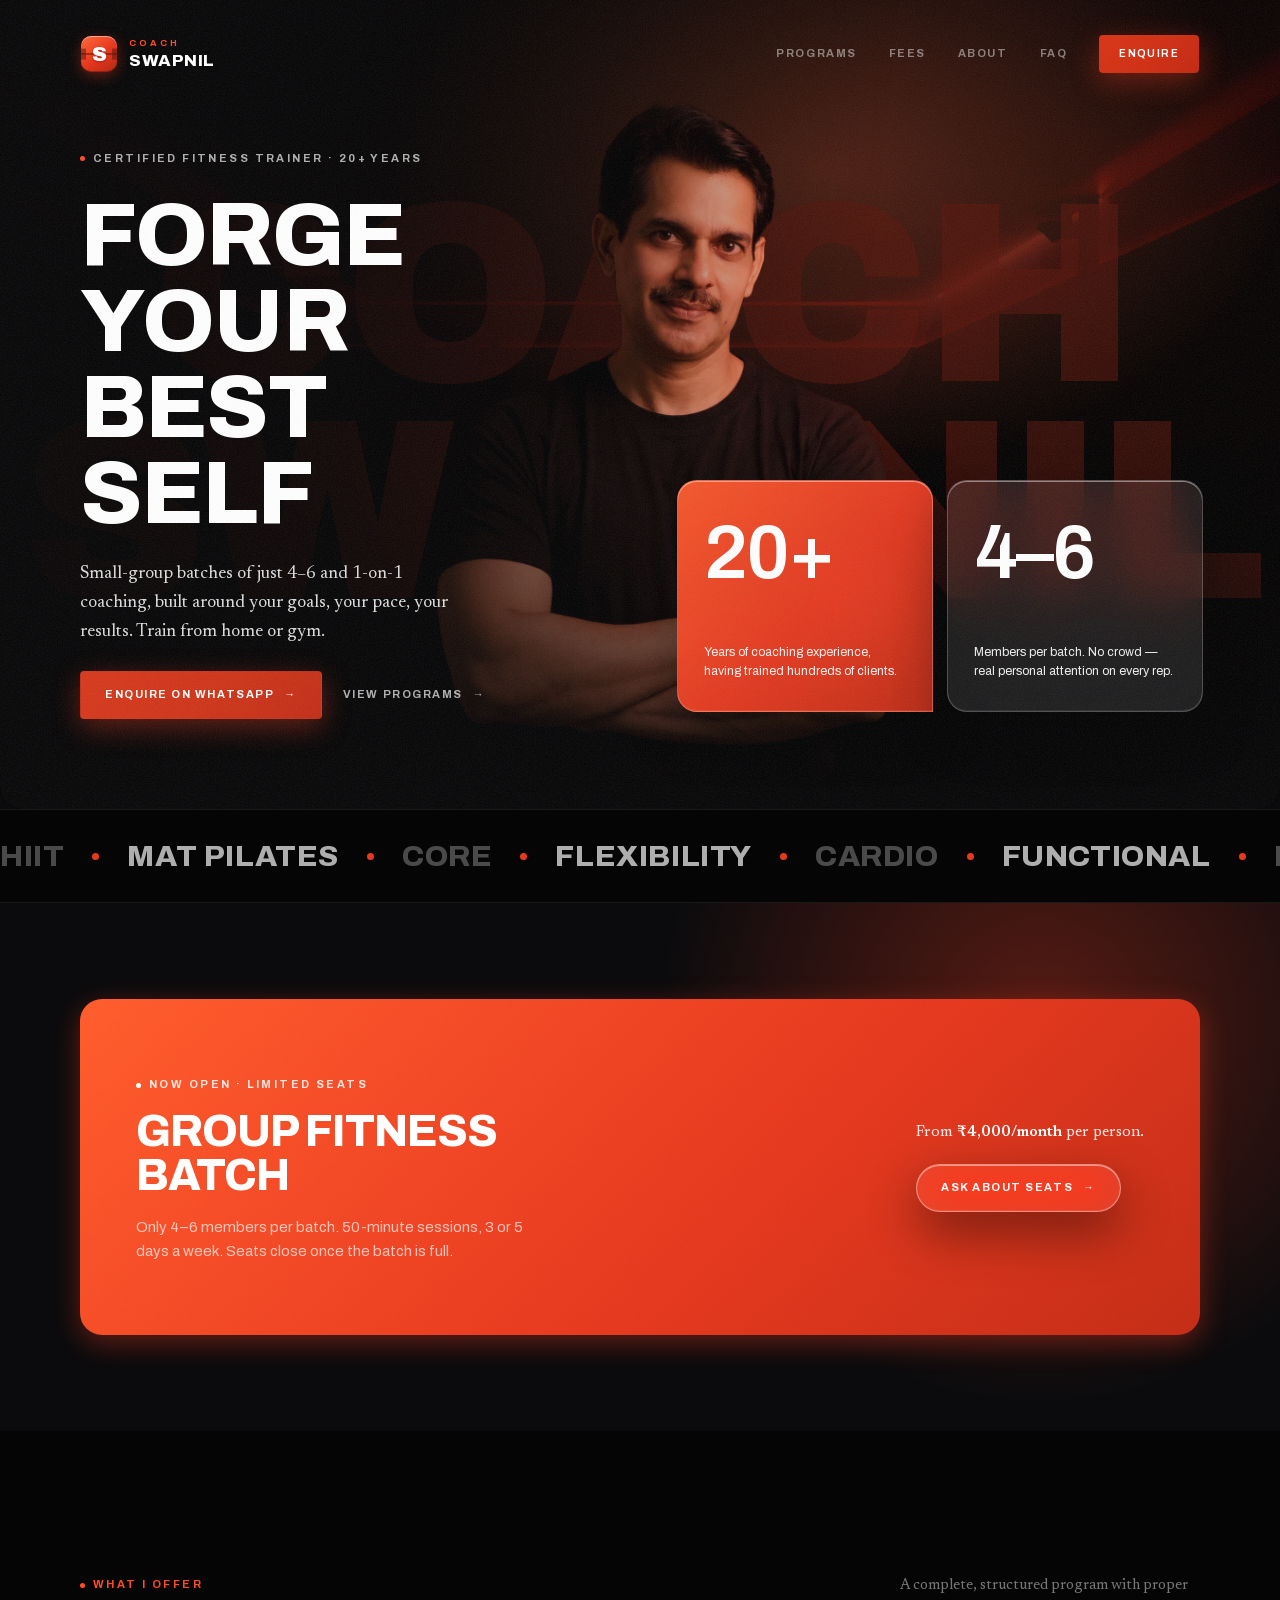
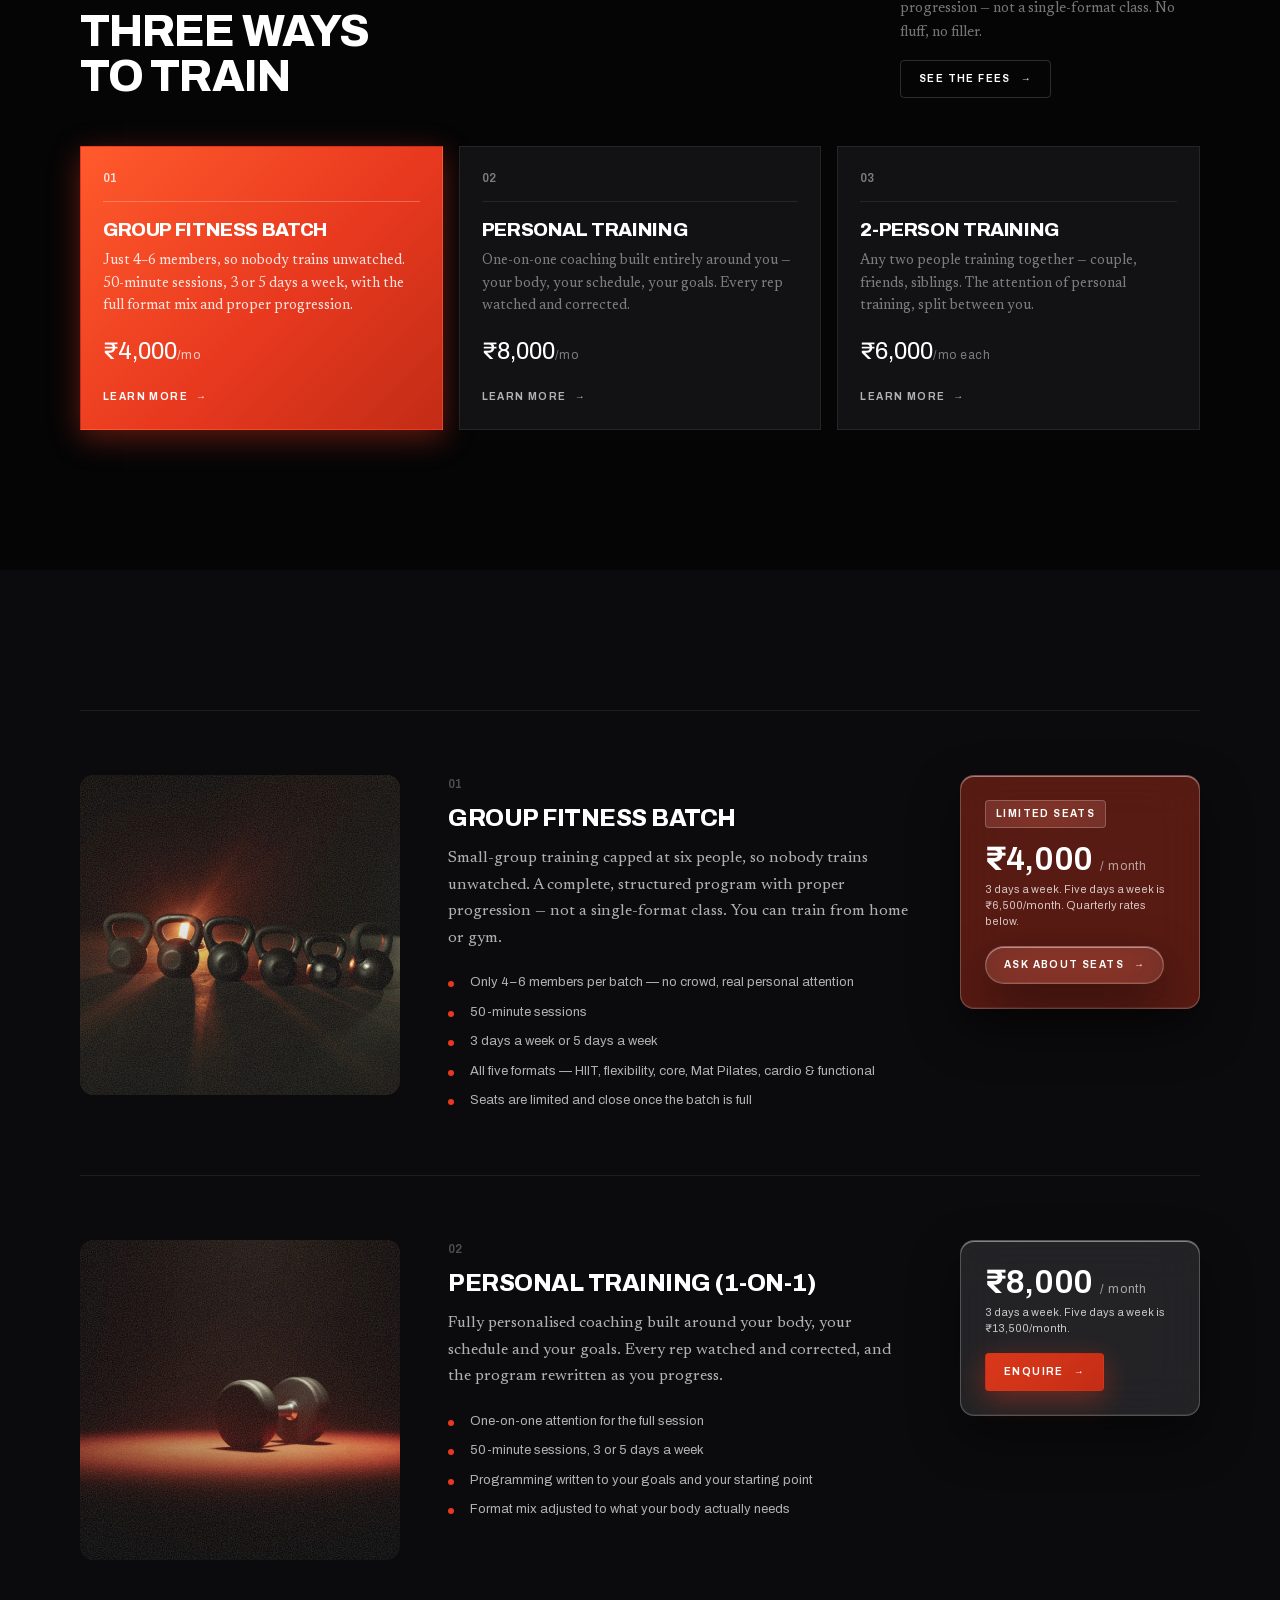
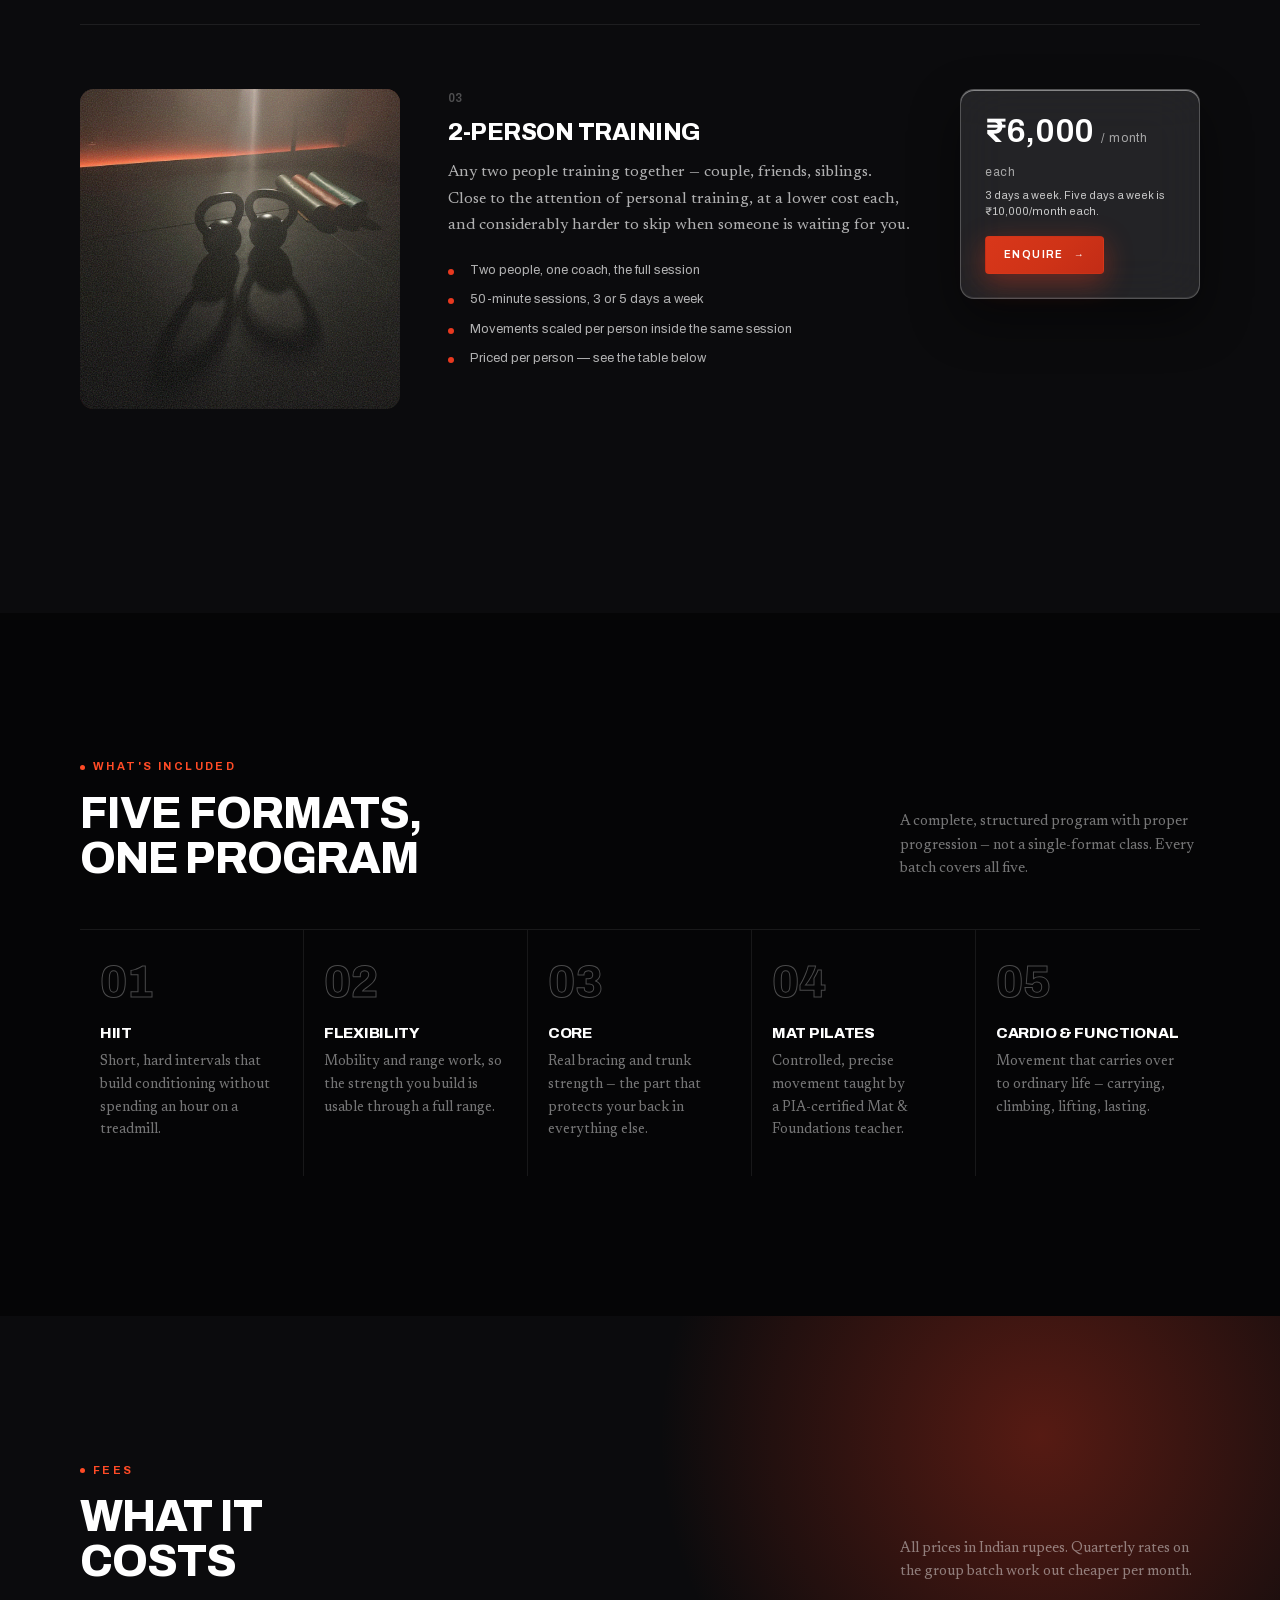
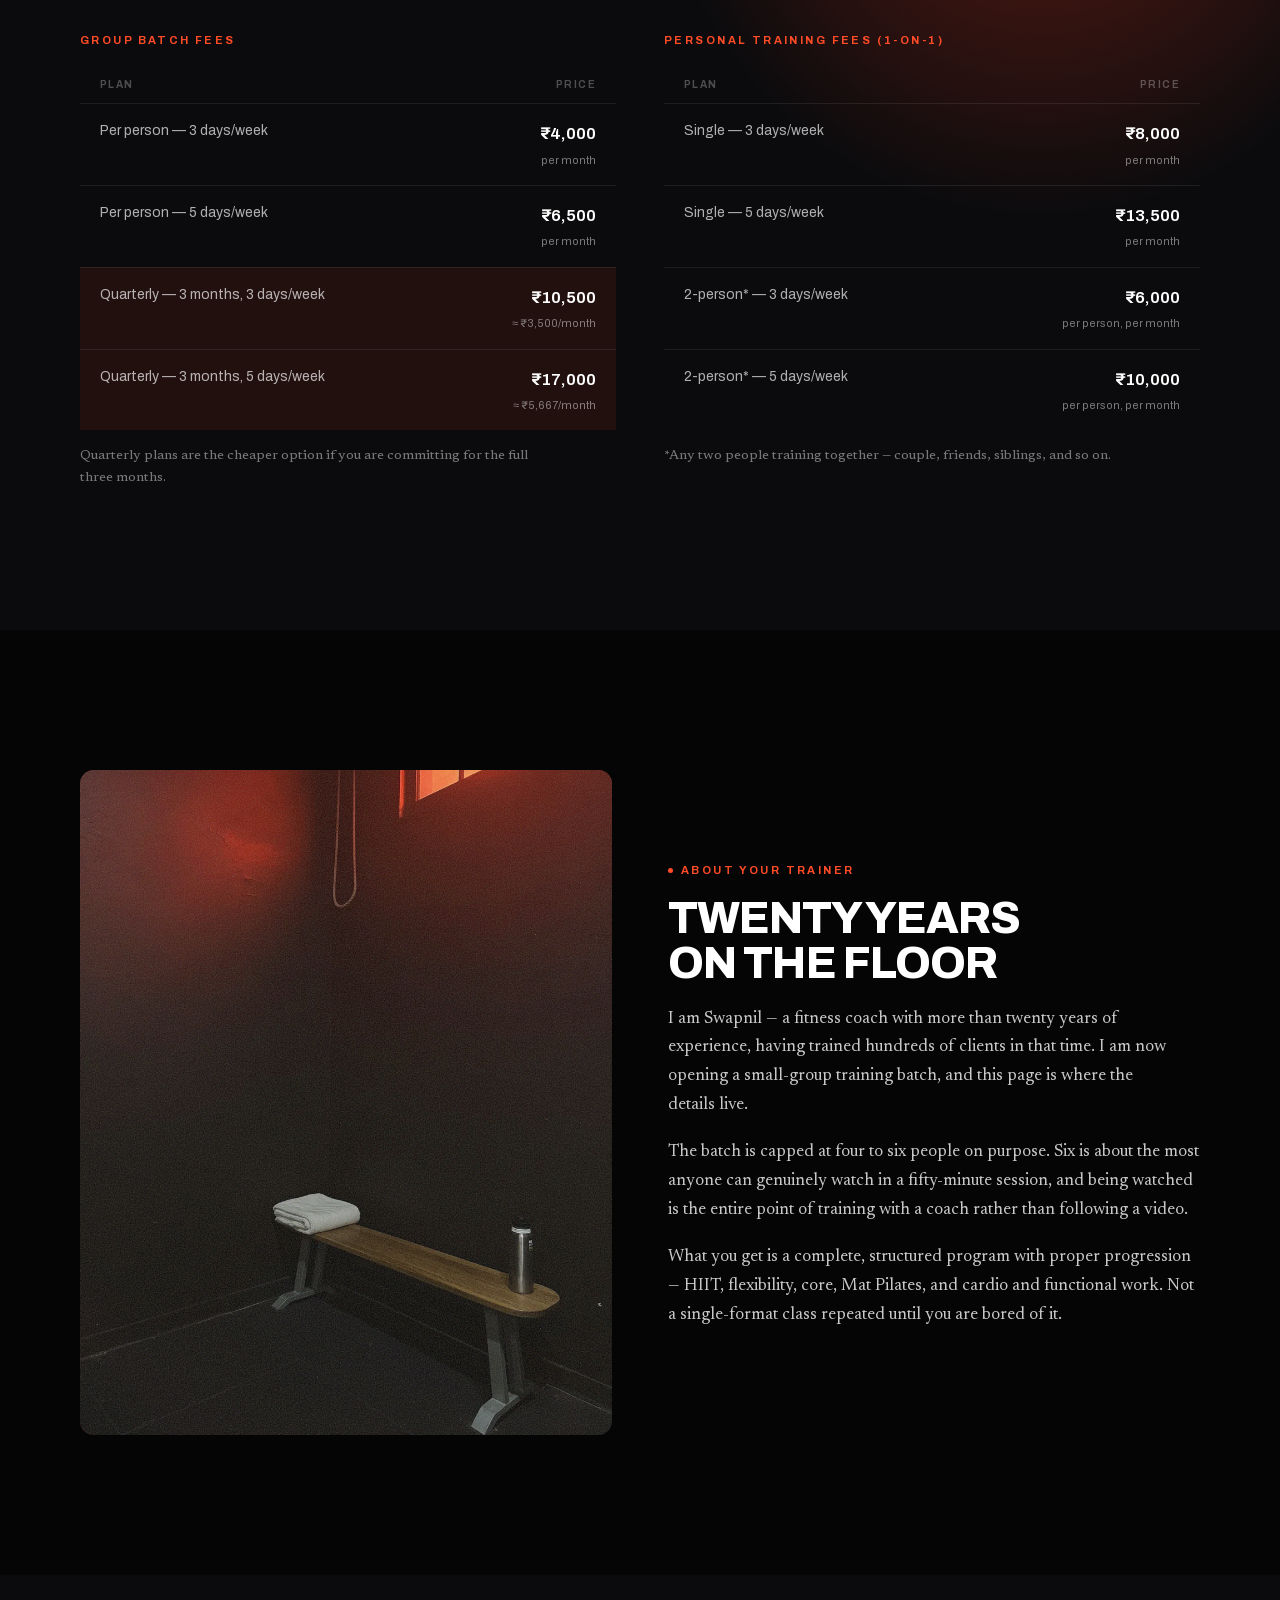
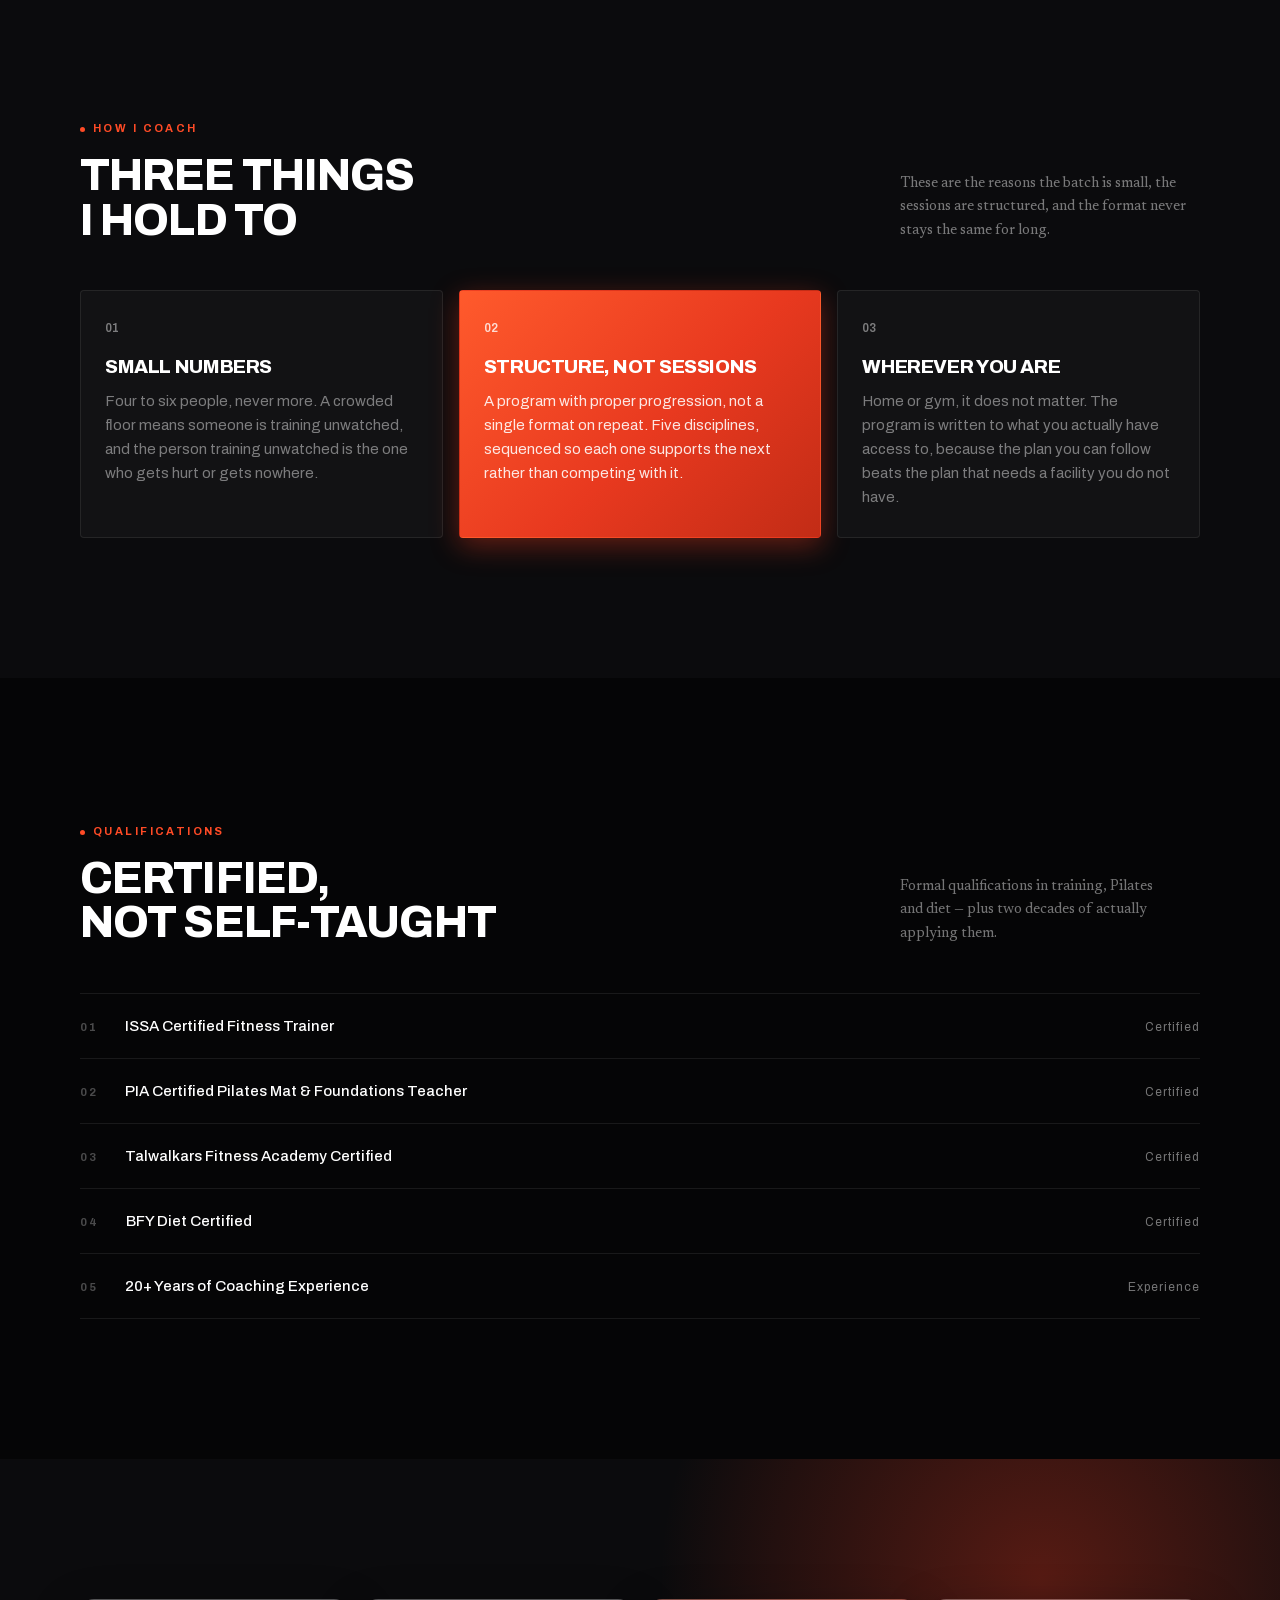
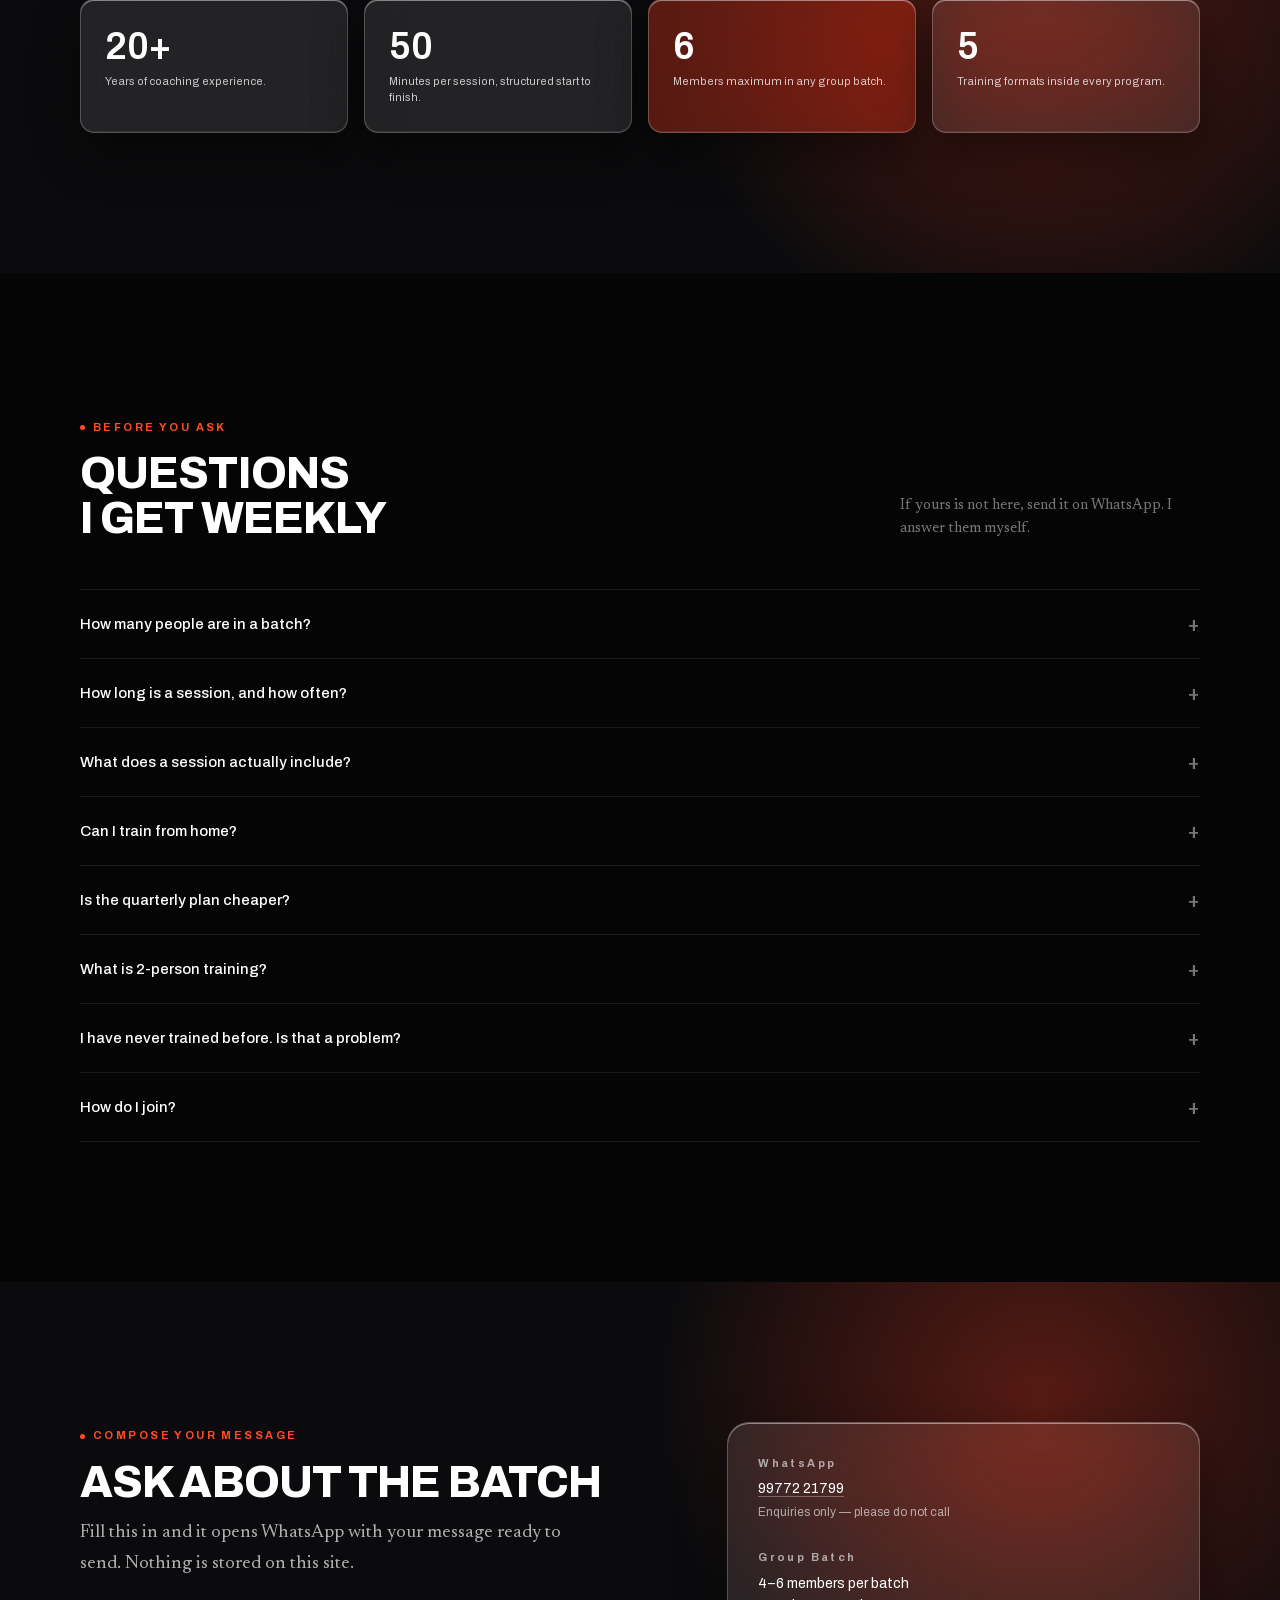
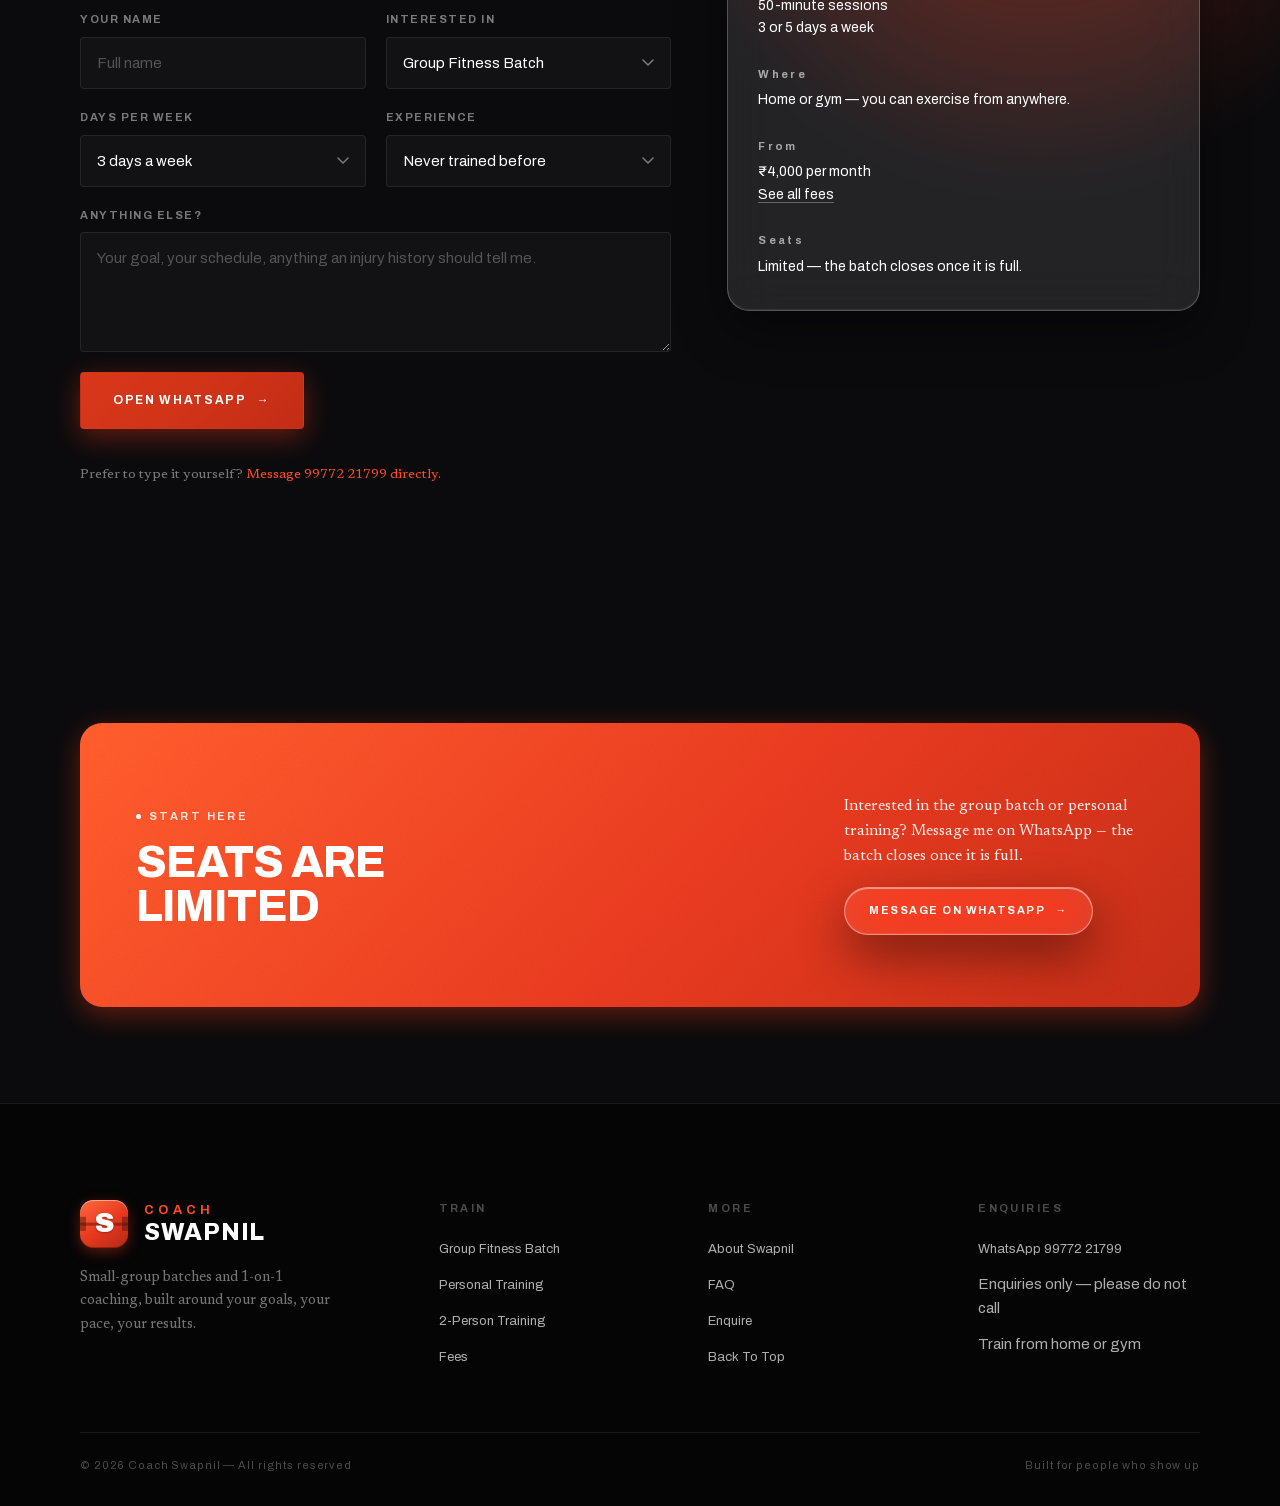
==== index.html @ 1fe3cd73 "Deploy prep: self-hosted fonts, robots, sitemap, headers, manifest Fonts are now served from the sam" ====
<!doctype html>
<html lang="en">
<head>
<meta charset="utf-8">
<meta name="viewport" content="width=device-width, initial-scale=1">
<title>Coach Swapnil — Certified Fitness Trainer</title>
<meta name="description" content="Small-group fitness batches of 4–6 and 1-on-1 personal training with Coach Swapnil — 20+ years of coaching experience. HIIT, Mat Pilates, core, flexibility and functional training. From ₹4,000/month. Train from home or gym.">
<meta name="theme-color" content="#0B0B0D">
<meta property="og:title" content="Coach Swapnil — Forge Your Best Self">
<meta property="og:description" content="Small-group batches of 4–6 and 1-on-1 personal training. 20+ years of coaching experience. From ₹4,000/month.">
<meta property="og:type" content="website">
<link rel="icon" href="assets/favicon-32.png" sizes="32x32" type="image/png">
<link rel="apple-touch-icon" href="assets/apple-touch-icon.png">
<link rel="manifest" href="site.webmanifest">
<!-- Fonts are self-hosted. They sit three @imports deep, so the browser would
     otherwise not discover them until the CSS chain resolves — preload the two
     latin faces every view needs. latin-ext loads on demand via unicode-range. -->
<link rel="preload" href="fonts/archivo-latin-normal.woff2" as="font" type="font/woff2" crossorigin>
<link rel="preload" href="fonts/newsreader-latin-normal.woff2" as="font" type="font/woff2" crossorigin>
<link rel="stylesheet" href="css/styles.css?v=19">
<link rel="stylesheet" href="css/components.css?v=19">
<link rel="stylesheet" href="css/layout.css?v=19">
<!-- Reveal tier, set before first paint so nothing flashes in then hides.
     .js-reveal   — scripting is on, so [data-reveal] may start hidden.
     .css-scroll  — scroll-driven animation is available; site.js then skips
                    its IntersectionObserver and CSS scrubs the reveal instead.
     With scripting off neither class lands and the page is simply visible. -->
<script>(function(e){var c=['js-reveal'];try{if(window.CSS&&CSS.supports&&CSS.supports('animation-timeline','view()'))c.push('css-scroll')}catch(_){}e.classList.add.apply(e.classList,c)})(document.documentElement)</script>
</head>
<body>
<a class="skip-link" href="#main">Skip to content</a>

<!-- ============================ NAVIGATION ============================ -->
<nav class="site-nav" aria-label="Primary">
  <div class="site-nav__inner">
    <a class="wordmark" href="#top" aria-label="Coach Swapnil — back to top"><span class="wordmark__mark" aria-hidden="true"><span>S</span></span><span class="wordmark__type"><span class="wordmark__pre">Coach</span><span class="wordmark__name">Swapnil</span></span></a>
    <div class="nav__group" id="navGroup">
      <div class="nav__links">
        <a href="#programs">Programs</a>
        <a href="#fees">Fees</a>
        <a href="#about">About</a>
        <a href="#faq">FAQ</a>
      </div>
      <a class="nav__cta" href="#enquire">Enquire</a>
    </div>
    <button class="nav__toggle" type="button" aria-expanded="false" aria-controls="navGroup" aria-label="Toggle menu">
      <span></span><span></span><span></span>
    </button>
  </div>
</nav>

<main id="main">

  <!-- ============================== HERO ============================== -->
  <section class="hero" id="top">
    <div class="hero__watermark" aria-hidden="true">Coach<br>Swapnil</div>

    <picture class="hero__photo">
      <source srcset="assets/swapnil-hero.webp" type="image/webp">
      <img src="assets/swapnil-hero.png"
           alt="Coach Swapnil, certified fitness trainer, arms folded"
           width="1001" height="1500" fetchpriority="high" decoding="async">
    </picture>
    <div class="hero__scrim" aria-hidden="true"></div>

    <div class="hero__inner">
      <div class="hero__copy">
        <span class="eyebrow eyebrow--muted">Certified Fitness Trainer · 20+ Years</span>
        <h1>Forge Your<br>Best Self</h1>
        <p>Small-group batches of just 4–6 and 1-on-1 coaching, built around your goals, your pace, your results. Train from home or gym.</p>
        <div class="hero__actions">
          <a class="btn btn--primary" href="https://wa.me/919977221799?text=Hi%20Swapnil%2C%20I%27m%20interested%20in%20your%20training%20programs." target="_blank" rel="noopener">Enquire on WhatsApp <span class="arrow" aria-hidden="true">&#8594;</span></a>
          <a class="btn btn--ghost" href="#programs">View Programs <span class="arrow" aria-hidden="true">&#8594;</span></a>
        </div>
      </div>
    </div>

    <div class="hero__stats">
      <div class="glass glass--ember">
        <div class="stat__value"><span data-count="20">20</span>+</div>
        <div class="stat__label">Years of coaching experience, having trained hundreds of clients.</div>
      </div>
      <div class="glass">
        <div class="stat__value"><span data-count="4">4</span>&ndash;<span data-count="6">6</span></div>
        <div class="stat__label">Members per batch. No crowd — real personal attention on every rep.</div>
      </div>
    </div>
  </section>

  <!-- ============================ MARQUEE ============================= -->
  <div class="marquee" aria-hidden="true">
    <div class="marquee__track">
      <span class="marquee__item">HIIT <i></i></span>
      <span class="marquee__item">Mat Pilates <i></i></span>
      <span class="marquee__item">Core <i></i></span>
      <span class="marquee__item">Flexibility <i></i></span>
      <span class="marquee__item">Cardio <i></i></span>
      <span class="marquee__item">Functional <i></i></span>
      <span class="marquee__item">HIIT <i></i></span>
      <span class="marquee__item">Mat Pilates <i></i></span>
      <span class="marquee__item">Core <i></i></span>
      <span class="marquee__item">Flexibility <i></i></span>
      <span class="marquee__item">Cardio <i></i></span>
      <span class="marquee__item">Functional <i></i></span>
    </div>
  </div>

  <!-- ========================= BATCH ANNOUNCE ========================= -->
  <section class="section section--tight section--glow" aria-labelledby="batchHead">
    <div class="shell">
      <div class="cta-band" data-reveal>
        <div>
          <span class="eyebrow">Now Open · Limited Seats</span>
          <h2 id="batchHead">Group Fitness
Batch</h2>
          <p style="margin:18px 0 0;max-width:44ch">Only 4–6 members per batch. 50-minute sessions, 3 or 5 days a week. Seats close once the batch is full.</p>
        </div>
        <div class="cta-band__aside">
          <p>From <strong style="color:#fff">&#8377;4,000/month</strong> per person.</p>
          <a class="btn btn--glass" href="https://wa.me/919977221799?text=Hi%20Swapnil%2C%20I%27m%20interested%20in%20the%20group%20fitness%20batch.%20Could%20you%20share%20the%20details%3F" target="_blank" rel="noopener">Ask About Seats <span class="arrow" aria-hidden="true">&#8594;</span></a>
        </div>
      </div>
    </div>
  </section>

  <!-- =========================== PROGRAMS ============================= -->
  <section class="section section--band" id="programs" aria-labelledby="programsHead">
    <div class="shell">
      <div class="section-head" data-reveal>
        <div>
          <span class="eyebrow">What I Offer</span>
          <h2 id="programsHead">Three Ways
To Train</h2>
        </div>
        <div class="section-head__aside">
          <p>A complete, structured program with proper progression — not a single-format class. No fluff, no filler.</p>
          <a class="btn btn--secondary btn--sm" href="#fees">See The Fees <span class="arrow" aria-hidden="true">&#8594;</span></a>
        </div>
      </div>

      <div class="grid-3" data-reveal-stagger>
        <article class="program-card program-card--highlight" data-reveal>
          <div class="program-card__index">01</div>
          <h3>Group Fitness Batch</h3>
          <p>Just 4–6 members, so nobody trains unwatched. 50-minute sessions, 3 or 5 days a week, with the full format mix and proper progression.</p>
          <p class="program-card__price">&#8377;4,000<span>/mo</span></p>
          <a class="link-arrow" href="#group-batch">Learn More <span class="arrow" aria-hidden="true">&#8594;</span></a>
        </article>
        <article class="program-card" data-reveal>
          <div class="program-card__index">02</div>
          <h3>Personal Training</h3>
          <p>One-on-one coaching built entirely around you — your body, your schedule, your goals. Every rep watched and corrected.</p>
          <p class="program-card__price">&#8377;8,000<span>/mo</span></p>
          <a class="link-arrow" href="#personal">Learn More <span class="arrow" aria-hidden="true">&#8594;</span></a>
        </article>
        <article class="program-card" data-reveal>
          <div class="program-card__index">03</div>
          <h3>2-Person Training</h3>
          <p>Any two people training together — couple, friends, siblings. The attention of personal training, split between you.</p>
          <p class="program-card__price">&#8377;6,000<span>/mo each</span></p>
          <a class="link-arrow" href="#duo">Learn More <span class="arrow" aria-hidden="true">&#8594;</span></a>
        </article>
      </div>
    </div>
  </section>

  <!-- ======================== PROGRAM DETAIL ========================== -->
  <section class="section" aria-label="Program detail">
    <div class="shell">

      <article class="program-row" id="group-batch" data-reveal>
        <div class="program-row__media plate"><img src="assets/program-group.webp" alt="" loading="lazy" width="900" height="900"></div>
        <div>
          <div class="program-row__index">01</div>
          <h2>Group Fitness Batch</h2>
          <p>Small-group training capped at six people, so nobody trains unwatched. A complete, structured program with proper progression — not a single-format class. You can train from home or gym.</p>
          <ul class="includes">
            <li>Only 4–6 members per batch — no crowd, real personal attention</li>
            <li>50-minute sessions</li>
            <li>3 days a week or 5 days a week</li>
            <li>All five formats — HIIT, flexibility, core, Mat Pilates, cardio &amp; functional</li>
            <li>Seats are limited and close once the batch is full</li>
          </ul>
        </div>
        <aside class="glass glass--ember program-row__aside">
          <div>
            <span class="badge badge--glass">Limited Seats</span>
            <div class="price" style="margin-top:14px">&#8377;4,000 <small>/ month</small></div>
            <div class="stat__label" style="max-width:none">3 days a week. Five days a week is &#8377;6,500/month. Quarterly rates below.</div>
          </div>
          <a class="btn btn--glass btn--sm" href="https://wa.me/919977221799?text=Hi%20Swapnil%2C%20I%27m%20interested%20in%20the%20group%20fitness%20batch.%20Could%20you%20share%20the%20details%3F" target="_blank" rel="noopener">Ask About Seats <span class="arrow" aria-hidden="true">&#8594;</span></a>
        </aside>
      </article>

      <article class="program-row" id="personal" data-reveal>
        <div class="program-row__media plate"><img src="assets/program-personal.webp" alt="" loading="lazy" width="900" height="900"></div>
        <div>
          <div class="program-row__index">02</div>
          <h2>Personal Training (1-on-1)</h2>
          <p>Fully personalised coaching built around your body, your schedule and your goals. Every rep watched and corrected, and the program rewritten as you progress.</p>
          <ul class="includes">
            <li>One-on-one attention for the full session</li>
            <li>50-minute sessions, 3 or 5 days a week</li>
            <li>Programming written to your goals and your starting point</li>
            <li>Format mix adjusted to what your body actually needs</li>
          </ul>
        </div>
        <aside class="glass program-row__aside">
          <div>
            <div class="price">&#8377;8,000 <small>/ month</small></div>
            <div class="stat__label" style="max-width:none">3 days a week. Five days a week is &#8377;13,500/month.</div>
          </div>
          <a class="btn btn--primary btn--sm" href="https://wa.me/919977221799?text=Hi%20Swapnil%2C%20I%27m%20interested%20in%201-on-1%20personal%20training." target="_blank" rel="noopener">Enquire <span class="arrow" aria-hidden="true">&#8594;</span></a>
        </aside>
      </article>

      <article class="program-row" id="duo" data-reveal>
        <div class="program-row__media plate"><img src="assets/program-duo.webp" alt="" loading="lazy" width="900" height="900"></div>
        <div>
          <div class="program-row__index">03</div>
          <h2>2-Person Training</h2>
          <p>Any two people training together — couple, friends, siblings. Close to the attention of personal training, at a lower cost each, and considerably harder to skip when someone is waiting for you.</p>
          <ul class="includes">
            <li>Two people, one coach, the full session</li>
            <li>50-minute sessions, 3 or 5 days a week</li>
            <li>Movements scaled per person inside the same session</li>
            <li>Priced per person — see the table below</li>
          </ul>
        </div>
        <aside class="glass program-row__aside">
          <div>
            <div class="price">&#8377;6,000 <small>/ month each</small></div>
            <div class="stat__label" style="max-width:none">3 days a week. Five days a week is &#8377;10,000/month each.</div>
          </div>
          <a class="btn btn--primary btn--sm" href="https://wa.me/919977221799?text=Hi%20Swapnil%2C%20I%27m%20interested%20in%202-person%20training." target="_blank" rel="noopener">Enquire <span class="arrow" aria-hidden="true">&#8594;</span></a>
        </aside>
      </article>

    </div>
  </section>

  <!-- ========================= WHAT'S INCLUDED ======================== -->
  <section class="section section--band" aria-labelledby="includedHead">
    <div class="shell">
      <div class="section-head" data-reveal>
        <div>
          <span class="eyebrow">What's Included</span>
          <h2 id="includedHead">Five Formats,
One Program</h2>
        </div>
        <div class="section-head__aside">
          <p>A complete, structured program with proper progression — not a single-format class. Every batch covers all five.</p>
        </div>
      </div>

      <div class="steps steps--5" data-reveal-stagger>
        <div class="step" data-reveal>
          <div class="step__index">01</div>
          <h3>HIIT</h3>
          <p>Short, hard intervals that build conditioning without spending an hour on a treadmill.</p>
        </div>
        <div class="step" data-reveal>
          <div class="step__index">02</div>
          <h3>Flexibility</h3>
          <p>Mobility and range work, so the strength you build is usable through a full range.</p>
        </div>
        <div class="step" data-reveal>
          <div class="step__index">03</div>
          <h3>Core</h3>
          <p>Real bracing and trunk strength — the part that protects your back in everything else.</p>
        </div>
        <div class="step" data-reveal>
          <div class="step__index">04</div>
          <h3>Mat Pilates</h3>
          <p>Controlled, precise movement taught by a PIA-certified Mat &amp; Foundations teacher.</p>
        </div>
        <div class="step" data-reveal>
          <div class="step__index">05</div>
          <h3>Cardio &amp; Functional</h3>
          <p>Movement that carries over to ordinary life — carrying, climbing, lifting, lasting.</p>
        </div>
      </div>
    </div>
  </section>

  <!-- ============================== FEES ============================== -->
  <section class="section section--glow" id="fees" aria-labelledby="feesHead">
    <div class="shell">
      <div class="section-head" data-reveal>
        <div>
          <span class="eyebrow">Fees</span>
          <h2 id="feesHead">What It
Costs</h2>
        </div>
        <div class="section-head__aside">
          <p>All prices in Indian rupees. Quarterly rates on the group batch work out cheaper per month.</p>
        </div>
      </div>

      <div class="grid-2" style="gap:48px" data-reveal-stagger>

        <div data-reveal>
          <table class="fees">
            <caption>Group Batch Fees</caption>
            <thead>
              <tr><th scope="col">Plan</th><th scope="col" style="text-align:right">Price</th></tr>
            </thead>
            <tbody>
              <tr>
                <th scope="row">Per person — 3 days/week</th>
                <td>&#8377;4,000<small>per month</small></td>
              </tr>
              <tr>
                <th scope="row">Per person — 5 days/week</th>
                <td>&#8377;6,500<small>per month</small></td>
              </tr>
              <tr class="is-featured">
                <th scope="row">Quarterly — 3 months, 3 days/week</th>
                <td>&#8377;10,500<small>&#8776; &#8377;3,500/month</small></td>
              </tr>
              <tr class="is-featured">
                <th scope="row">Quarterly — 3 months, 5 days/week</th>
                <td>&#8377;17,000<small>&#8776; &#8377;5,667/month</small></td>
              </tr>
            </tbody>
          </table>
          <p class="fees__note">Quarterly plans are the cheaper option if you are committing for the full three months.</p>
        </div>

        <div data-reveal>
          <table class="fees">
            <caption>Personal Training Fees (1-on-1)</caption>
            <thead>
              <tr><th scope="col">Plan</th><th scope="col" style="text-align:right">Price</th></tr>
            </thead>
            <tbody>
              <tr>
                <th scope="row">Single — 3 days/week</th>
                <td>&#8377;8,000<small>per month</small></td>
              </tr>
              <tr>
                <th scope="row">Single — 5 days/week</th>
                <td>&#8377;13,500<small>per month</small></td>
              </tr>
              <tr>
                <th scope="row">2-person<span aria-hidden="true">*</span> — 3 days/week</th>
                <td>&#8377;6,000<small>per person, per month</small></td>
              </tr>
              <tr>
                <th scope="row">2-person<span aria-hidden="true">*</span> — 5 days/week</th>
                <td>&#8377;10,000<small>per person, per month</small></td>
              </tr>
            </tbody>
          </table>
          <p class="fees__note">*Any two people training together — couple, friends, siblings, and so on.</p>
        </div>

      </div>
    </div>
  </section>

  <!-- ============================== ABOUT ============================= -->
  <section class="section section--band" id="about" aria-labelledby="bioHead">
    <div class="shell">
      <div class="split" data-reveal>
        <!-- Studio atmosphere. A portrait of Swapnil would be stronger here
             once one exists — same element, swap the --photo url. -->
        <div class="split__media plate"><img src="assets/studio-corner.webp" alt="" loading="lazy" width="900" height="1200"></div>
        <div class="split__body">
          <span class="eyebrow">About Your Trainer</span>
          <h2 id="bioHead">Twenty Years
On The Floor</h2>
          <p>I am Swapnil — a fitness coach with more than twenty years of experience, having trained hundreds of clients in that time. I am now opening a small-group training batch, and this page is where the details live.</p>
          <p>The batch is capped at four to six people on purpose. Six is about the most anyone can genuinely watch in a fifty-minute session, and being watched is the entire point of training with a coach rather than following a video.</p>
          <p>What you get is a complete, structured program with proper progression — HIIT, flexibility, core, Mat Pilates, and cardio and functional work. Not a single-format class repeated until you are bored of it.</p>
        </div>
      </div>
    </div>
  </section>

  <!-- =========================== PHILOSOPHY =========================== -->
  <section class="section" aria-labelledby="philHead">
    <div class="shell">
      <div class="section-head" data-reveal>
        <div>
          <span class="eyebrow">How I Coach</span>
          <h2 id="philHead">Three Things
I Hold To</h2>
        </div>
        <div class="section-head__aside">
          <p>These are the reasons the batch is small, the sessions are structured, and the format never stays the same for long.</p>
        </div>
      </div>

      <div class="grid-3" data-reveal-stagger>
        <div class="card card--hoverable" data-reveal>
          <div class="program-card__index" style="border:0;padding:0">01</div>
          <h3 style="font-size:19px;margin:18px 0 12px">Small Numbers</h3>
          <p style="margin:0;color:var(--fg-3)">Four to six people, never more. A crowded floor means someone is training unwatched, and the person training unwatched is the one who gets hurt or gets nowhere.</p>
        </div>
        <div class="card card--highlight" data-reveal>
          <div class="program-card__index" style="border:0;padding:0;color:#fff;opacity:.8">02</div>
          <h3 style="font-size:19px;margin:18px 0 12px;color:#fff">Structure, Not Sessions</h3>
          <p style="margin:0;color:rgba(255,255,255,.88)">A program with proper progression, not a single format on repeat. Five disciplines, sequenced so each one supports the next rather than competing with it.</p>
        </div>
        <div class="card card--hoverable" data-reveal>
          <div class="program-card__index" style="border:0;padding:0">03</div>
          <h3 style="font-size:19px;margin:18px 0 12px">Wherever You Are</h3>
          <p style="margin:0;color:var(--fg-3)">Home or gym, it does not matter. The program is written to what you actually have access to, because the plan you can follow beats the plan that needs a facility you do not have.</p>
        </div>
      </div>
    </div>
  </section>

  <!-- =========================== CREDENTIALS ========================== -->
  <section class="section section--band" aria-labelledby="credsHead">
    <div class="shell">
      <div class="section-head" data-reveal>
        <div>
          <span class="eyebrow">Qualifications</span>
          <h2 id="credsHead">Certified,
Not Self-Taught</h2>
        </div>
        <div class="section-head__aside">
          <p>Formal qualifications in training, Pilates and diet — plus two decades of actually applying them.</p>
        </div>
      </div>

      <ul class="creds" data-reveal>
        <li>
          <span class="creds__index">01</span>
          <span class="creds__name">ISSA Certified Fitness Trainer</span>
          <span class="creds__year">Certified</span>
        </li>
        <li>
          <span class="creds__index">02</span>
          <span class="creds__name">PIA Certified Pilates Mat &amp; Foundations Teacher</span>
          <span class="creds__year">Certified</span>
        </li>
        <li>
          <span class="creds__index">03</span>
          <span class="creds__name">Talwalkars Fitness Academy Certified</span>
          <span class="creds__year">Certified</span>
        </li>
        <li>
          <span class="creds__index">04</span>
          <span class="creds__name">BFY Diet Certified</span>
          <span class="creds__year">Certified</span>
        </li>
        <li>
          <span class="creds__index">05</span>
          <span class="creds__name">20+ Years of Coaching Experience</span>
          <span class="creds__year">Experience</span>
        </li>
      </ul>
    </div>
  </section>

  <!-- ============================= NUMBERS ============================ -->
  <section class="section section--glow" aria-label="By the numbers">
    <div class="shell">
      <div class="stat-band" data-reveal-stagger>
        <div class="glass" data-reveal>
          <div class="stat__value"><span data-count="20">20</span>+</div>
          <div class="stat__label">Years of coaching experience.</div>
        </div>
        <div class="glass" data-reveal>
          <div class="stat__value"><span data-count="50">50</span></div>
          <div class="stat__label">Minutes per session, structured start to finish.</div>
        </div>
        <div class="glass glass--ember" data-reveal>
          <div class="stat__value"><span data-count="6">6</span></div>
          <div class="stat__label">Members maximum in any group batch.</div>
        </div>
        <div class="glass" data-reveal>
          <div class="stat__value"><span data-count="5">5</span></div>
          <div class="stat__label">Training formats inside every program.</div>
        </div>
      </div>
    </div>
  </section>

  <!-- =============================== FAQ ============================== -->
  <section class="section section--band" id="faq" aria-labelledby="faqHead">
    <div class="shell">
      <div class="section-head" data-reveal>
        <div>
          <span class="eyebrow">Before You Ask</span>
          <h2 id="faqHead">Questions
I Get Weekly</h2>
        </div>
        <div class="section-head__aside">
          <p>If yours is not here, send it on WhatsApp. I answer them myself.</p>
        </div>
      </div>

      <div class="faq" data-reveal>
        <details>
          <summary>How many people are in a batch?</summary>
          <p>Four to six, never more. That cap is the whole point — six is about the most one coach can genuinely watch across a fifty-minute session. A bigger batch would be cheaper to run and worse to train in.</p>
        </details>
        <details>
          <summary>How long is a session, and how often?</summary>
          <p>Fifty minutes. You can train three days a week or five days a week, and the fee differs accordingly — see the <a href="#fees" style="color:var(--ember-500)">fees table</a>.</p>
        </details>
        <details>
          <summary>What does a session actually include?</summary>
          <p>Across the week you cover all five formats: HIIT, flexibility training, core training, Mat Pilates, and cardio and functional training. It is a complete, structured program with proper progression — not a single-format class repeated.</p>
        </details>
        <details>
          <summary>Can I train from home?</summary>
          <p>Yes. You can exercise from anywhere — home or gym. The programming is written to the equipment you actually have.</p>
        </details>
        <details>
          <summary>Is the quarterly plan cheaper?</summary>
          <p>Yes, noticeably. Three months at three days a week is &#8377;10,500, which works out to about &#8377;3,500 a month against &#8377;4,000 monthly. Five days a week is &#8377;17,000 for three months, about &#8377;5,667 a month against &#8377;6,500.</p>
        </details>
        <details>
          <summary>What is 2-person training?</summary>
          <p>Any two people training together — a couple, friends, siblings. You get close to the attention of one-on-one coaching at a lower cost each: &#8377;6,000 per person per month for three days a week, or &#8377;10,000 for five.</p>
        </details>
        <details>
          <summary>I have never trained before. Is that a problem?</summary>
          <p>No. Movements are scaled per person inside the same session, so a beginner and someone experienced can train in the same batch without either being held back or thrown in too deep.</p>
        </details>
        <details>
          <summary>How do I join?</summary>
          <p>Message on WhatsApp at 99772 21799. Seats are limited and will close once the batch is full.</p>
        </details>
      </div>
    </div>
  </section>

  <!-- ============================= ENQUIRE ============================ -->
  <section class="section section--glow" id="enquire" aria-labelledby="formHead">
    <div class="shell">
      <div class="contact">

        <div data-reveal>
          <span class="eyebrow">Compose Your Message</span>
          <h2 id="formHead" style="font-size:var(--text-h2-fluid);margin:14px 0 12px;line-height:1.02">Ask About
The Batch</h2>
          <p class="lede" style="margin:0 0 32px;max-width:50ch">Fill this in and it opens WhatsApp with your message ready to send. Nothing is stored on this site.</p>

          <form class="booking-form" data-whatsapp novalidate>
            <div class="form-row">
              <label class="field">
                <span class="field__label">Your Name</span>
                <input class="input" name="name" placeholder="Full name" required>
                <span class="field__error" aria-live="polite"></span>
              </label>
              <label class="field">
                <span class="field__label">Interested In</span>
                <select class="select" name="program">
                  <option>Group Fitness Batch</option>
                  <option>Personal Training (1-on-1)</option>
                  <option>2-Person Training</option>
                  <option>Not sure yet</option>
                </select>
              </label>
            </div>

            <div class="form-row">
              <label class="field">
                <span class="field__label">Days Per Week</span>
                <select class="select" name="days">
                  <option>3 days a week</option>
                  <option>5 days a week</option>
                  <option>Not sure yet</option>
                </select>
              </label>
              <label class="field">
                <span class="field__label">Experience</span>
                <select class="select" name="experience">
                  <option>Never trained before</option>
                  <option>Trained on and off</option>
                  <option>Training consistently</option>
                  <option>Advanced</option>
                </select>
              </label>
            </div>

            <label class="field">
              <span class="field__label">Anything Else?</span>
              <textarea class="textarea" name="notes" placeholder="Your goal, your schedule, anything an injury history should tell me."></textarea>
            </label>

            <button class="btn btn--primary btn--lg" type="submit" style="justify-self:start">
              Open WhatsApp <span class="arrow" aria-hidden="true">&#8594;</span>
            </button>
            <p class="fees__note">Prefer to type it yourself? <a href="https://wa.me/919977221799" target="_blank" rel="noopener" style="color:var(--ember-500)">Message 99772 21799 directly</a>.</p>
          </form>
        </div>

        <aside class="glass glass--lg info-panel" data-reveal>
          <div class="info-item">
            <h4>WhatsApp</h4>
            <p><a href="https://wa.me/919977221799" target="_blank" rel="noopener">99772 21799</a><br>
            <span style="font-size:12px;color:rgba(255,255,255,0.6)">Enquiries only — please do not call</span></p>
          </div>
          <div class="info-item">
            <h4>Group Batch</h4>
            <p>4–6 members per batch<br>50-minute sessions<br>3 or 5 days a week</p>
          </div>
          <div class="info-item">
            <h4>Where</h4>
            <p>Home or gym — you can exercise from anywhere.</p>
          </div>
          <div class="info-item">
            <h4>From</h4>
            <p>&#8377;4,000 per month<br>
            <a href="#fees">See all fees</a></p>
          </div>
          <div class="info-item">
            <h4>Seats</h4>
            <p>Limited — the batch closes once it is full.</p>
          </div>
        </aside>

      </div>
    </div>
  </section>

  <!-- ============================== CTA =============================== -->
  <section class="section section--tight">
    <div class="shell">
      <div class="cta-band" data-reveal>
        <div>
          <span class="eyebrow">Start Here</span>
          <h2>Seats Are
Limited</h2>
        </div>
        <div class="cta-band__aside">
          <p>Interested in the group batch or personal training? Message me on WhatsApp — the batch closes once it is full.</p>
          <a class="btn btn--glass" href="https://wa.me/919977221799?text=Hi%20Swapnil%2C%20I%27m%20interested%20in%20training.%20Could%20you%20share%20the%20details%3F" target="_blank" rel="noopener">Message on WhatsApp <span class="arrow" aria-hidden="true">&#8594;</span></a>
        </div>
      </div>
    </div>
  </section>

</main>

<!-- ============================== FOOTER ============================== -->
<footer class="site-footer">
  <div class="shell">
    <div class="footer__grid">
      <div>
        <a class="wordmark wordmark--lg" href="#top" aria-label="Coach Swapnil — back to top"><span class="wordmark__mark" aria-hidden="true"><span>S</span></span><span class="wordmark__type"><span class="wordmark__pre">Coach</span><span class="wordmark__name">Swapnil</span></span></a>
        <p class="footer__blurb">Small-group batches and 1-on-1 coaching, built around your goals, your pace, your results.</p>
      </div>
      <div class="footer__col">
        <h4>Train</h4>
        <ul>
          <li><a href="#group-batch">Group Fitness Batch</a></li>
          <li><a href="#personal">Personal Training</a></li>
          <li><a href="#duo">2-Person Training</a></li>
          <li><a href="#fees">Fees</a></li>
        </ul>
      </div>
      <div class="footer__col">
        <h4>More</h4>
        <ul>
          <li><a href="#about">About Swapnil</a></li>
          <li><a href="#faq">FAQ</a></li>
          <li><a href="#enquire">Enquire</a></li>
          <li><a href="#top">Back To Top</a></li>
        </ul>
      </div>
      <div class="footer__col">
        <h4>Enquiries</h4>
        <ul>
          <li><a href="https://wa.me/919977221799" target="_blank" rel="noopener">WhatsApp 99772 21799</a></li>
          <li>Enquiries only — please do not call</li>
          <li>Train from home or gym</li>
        </ul>
      </div>
    </div>
    <div class="footer__bar">
      <span>&copy; <span data-year>2026</span> Coach Swapnil — All rights reserved</span>
      <span>Built for people who show up</span>
    </div>
  </div>
</footer>

<script src="js/site.js?v=19"></script>
</body>
</html>
---- css/styles.css ----
/* Coach Swapnil — design system entry point.
   Mirrors styles.css from the Claude Design project.

   NOTE: the ?v= query must be bumped here as well as on the <link> tags in the
   HTML. A version on styles.css alone does not invalidate these @imports, so
   token edits appear to have no effect until the browser is hard-reloaded. */
@import './fonts.css?v=19';
@import './tokens/typography.css?v=19';
@import './tokens/colors.css?v=19';
@import './tokens/spacing.css?v=19';
@import './tokens/effects.css?v=19';
@import './tokens/base.css?v=19';
---- css/components.css ----
/* ============================================================================
   Marcus Reid — component layer
   Each block is a port of the matching component in the Claude Design project
   (components/GROUP/NAME.jsx), translated from inline React styles to CSS
   classes. Note: no glob stars in this comment — a `**` followed by `/` closes
   a CSS comment early and silently eats the rule that follows it.
   Values are kept identical unless a comment says otherwise.
   ========================================================================= */

/* --- Logo lockup ---------------------------------------------------------
   Replaces the kit's plain two-tone Wordmark. A monogram tile carrying the
   ember gradient, next to a two-line wordmark: tiny letterspaced COACH over a
   heavy SWAPNIL. Built entirely from tokens and type — no image asset, so it
   stays crisp at any size and re-themes with the palette.

   The bar across the monogram is the one drawn element: a barbell through the
   letter, which is the only fitness cue the mark needs.
   ---------------------------------------------------------------------- */
.wordmark{
  --logo-tile:36px;
  --logo-name:17px;
  display:inline-flex;align-items:center;gap:12px;
  color:#fff;white-space:nowrap;text-decoration:none;
}

.wordmark__mark{
  position:relative;flex:none;
  width:var(--logo-tile);height:var(--logo-tile);
  display:grid;place-items:center;
  border-radius:calc(var(--logo-tile) * 0.28);
  background:linear-gradient(145deg,#FF6A3D 0%,#E8391F 52%,#B32814 100%);
  box-shadow:
    inset 0 1px 0 rgba(255,255,255,0.45),
    inset 0 -1px 0 rgba(0,0,0,0.28),
    0 4px 14px rgba(232,57,31,0.38);
  overflow:hidden;
  transition:box-shadow var(--dur-med) var(--ease-liquid),
             transform var(--dur-med) var(--ease-liquid);
}
/* The monogram, above the bar. */
.wordmark__mark span{
  position:relative;z-index:2;
  font-family:var(--font-display);font-weight:900;
  font-size:calc(var(--logo-tile) * 0.58);
  line-height:1;letter-spacing:0;color:#fff;
  text-shadow:0 1px 2px rgba(90,20,11,0.45);
}
/* Barbell, debossed into the tile behind the letter. Drawn in shadow rather
   than white so it reads as texture and the S keeps the contrast. */
.wordmark__mark::before{
  content:"";position:absolute;left:0;right:0;top:50%;z-index:1;
  height:max(2px,calc(var(--logo-tile) * 0.055));
  transform:translateY(-50%);
  background:rgba(88,19,10,0.5);
}
.wordmark__mark::after{
  content:"";position:absolute;left:0;right:0;top:50%;z-index:1;
  height:max(8px,calc(var(--logo-tile) * 0.3));
  transform:translateY(-50%);
  background:linear-gradient(to right,
    rgba(88,19,10,0.5) 0 13%,transparent 13% 87%,rgba(88,19,10,0.5) 87% 100%);
}

.wordmark__type{display:flex;flex-direction:column;justify-content:center}
.wordmark__pre{
  font-family:var(--font-body);font-weight:700;
  font-size:calc(var(--logo-name) * 0.53);
  letter-spacing:0.34em;text-transform:uppercase;
  color:var(--ember-500);line-height:1;margin-bottom:4px;
}
.wordmark__name{
  font-family:var(--font-display);font-weight:800;
  font-size:var(--logo-name);letter-spacing:0.03em;
  text-transform:uppercase;color:#fff;line-height:1;
}

.wordmark--lg{--logo-tile:48px;--logo-name:24px;gap:16px}

a.wordmark:hover{color:#fff}
a.wordmark:hover .wordmark__mark{
  transform:translateY(-1px);
  box-shadow:
    inset 0 1px 0 rgba(255,255,255,0.5),
    inset 0 -1px 0 rgba(0,0,0,0.28),
    0 6px 20px rgba(232,57,31,0.55);
}

@media (max-width:420px){
  .wordmark{--logo-tile:32px;--logo-name:15px;gap:10px}
}

/* --- Eyebrow (navigation/Wordmark.jsx) ---------------------------------- */
.eyebrow{display:inline-flex;align-items:center;gap:8px}
.eyebrow::before{
  content:"";width:5px;height:5px;border-radius:50%;
  background:var(--ember-500);flex-shrink:0;
}
.eyebrow--muted{color:var(--fg-2)}

/* --- Button (actions/Button.jsx) ---------------------------------------- */
.btn{
  display:inline-flex;align-items:center;gap:10px;
  padding:14px 24px;font-size:11px;
  font-family:var(--font-body);font-weight:700;
  letter-spacing:0.14em;text-transform:uppercase;
  border-radius:var(--radius-xs);border:1px solid transparent;
  cursor:pointer;text-align:center;
  transition:filter var(--dur-fast) var(--ease-liquid),
             transform var(--dur-fast) var(--ease-liquid),
             color var(--dur-fast) var(--ease-liquid),
             background var(--dur-fast) var(--ease-liquid),
             border-color var(--dur-fast) var(--ease-liquid);
}
.btn--sm{padding:10px 18px;font-size:10px}
.btn--lg{padding:18px 32px;font-size:12px}

/* Buttons carry an 11px bold label, which WCAG counts as normal text (4.5:1),
   not large. The raw --ember-grad tops out at #FF5A2C, where white measures
   3.1:1 — fine behind a 44px headline, not behind a small label. So buttons
   use a deepened cut of the same ramp: 4.65:1 at its lightest, 5.7:1 at its
   darkest. The token is left untouched for large fills. */
.btn--primary{
  background:linear-gradient(135deg,#D9371A 0%,#CF3317 55%,#C22C16 100%);
  color:#fff;box-shadow:var(--shadow-accent);
}
.btn--secondary{background:transparent;color:#fff;border-color:var(--border-strong)}
.btn--ghost{background:transparent;color:var(--fg-2);padding:0}
.btn--glass{
  background:var(--glass-bg);color:#fff;border-color:var(--glass-border);
  border-radius:var(--radius-pill);
  -webkit-backdrop-filter:var(--glass-blur);backdrop-filter:var(--glass-blur);
  box-shadow:var(--shadow-glass);
}

/* Hover deepens the fill and lifts the glow. The kit's brightness(1.12) washed
   the ember toward orange while the white label had nowhere brighter to go, so
   hovering actually REDUCED contrast — 4.17:1 down to 3.49:1 mid-gradient. */
.btn:hover{transform:translateY(-1px)}
.btn--primary:hover{
  background:linear-gradient(135deg,#C22C16 0%,#B32814 55%,#A82412 100%);
  box-shadow:0 10px 30px rgba(232,57,31,0.55);
}
.btn--secondary:hover{
  background:rgba(255,255,255,0.07);
  border-color:var(--border-accent);
  color:#fff;
}
.btn--ghost:hover{color:var(--ember-400)}
/* Glass buttons sit on the ember CTA band, so hover darkens rather than
   lightens — brightening took the white label to 3.16:1. */
.btn--glass:hover{
  background:rgba(9,9,12,0.34);
  border-color:rgba(255,255,255,0.48);
}
.btn:active{transform:scale(0.98)}
.btn[disabled]{opacity:0.4;cursor:not-allowed;filter:none;transform:none}

/* Trailing arrow. The glyph slides on hover — the one liberty taken with the
   source component, and it matches the liquid easing. */
.btn .arrow,.link-arrow .arrow{
  display:inline-block;
  transition:transform var(--dur-fast) var(--ease-liquid);
}
.btn:hover .arrow,.link-arrow:hover .arrow{transform:translateX(3px)}

/* --- Arrow link (used inside cards) ------------------------------------- */
.link-arrow{
  display:inline-flex;align-items:center;gap:8px;
  font-size:10px;font-weight:700;letter-spacing:0.14em;text-transform:uppercase;
  color:var(--fg-2);
}
.link-arrow:hover{color:var(--ember-500)}

/* --- Card (surfaces/Card.jsx) ------------------------------------------- */
.card{
  background:var(--surface-card);
  border:1px solid var(--border-subtle);
  border-radius:var(--radius-xs);
  padding:28px 24px;
  color:var(--fg-2);
  transition:background var(--dur-med) var(--ease-liquid),
             transform var(--dur-med) var(--ease-liquid),
             border-color var(--dur-med) var(--ease-liquid);
}
.card--hoverable:hover{background:var(--surface-card-hover);transform:translateY(-2px)}
.card--highlight{
  background:var(--ember-grad);border-color:transparent;color:#fff;
  box-shadow:var(--shadow-accent);
}

/* --- Badge + Tag (feedback/Badge.jsx) ----------------------------------- */
.badge{
  display:inline-block;padding:5px 10px;font-size:10px;font-weight:700;
  letter-spacing:0.14em;text-transform:uppercase;border-radius:var(--radius-xs);
  background:var(--ember-600);color:#fff;
}
.badge--neutral{background:var(--black-3);color:var(--fg-2);border:1px solid var(--border-subtle)}
.badge--glass{
  background:var(--glass-bg);color:#fff;border:1px solid var(--glass-border);
  -webkit-backdrop-filter:var(--glass-blur);backdrop-filter:var(--glass-blur);
}
.tag{
  display:inline-block;padding:6px 14px;font-size:11px;font-weight:600;
  letter-spacing:0.08em;text-transform:uppercase;border-radius:var(--radius-pill);
  border:1px solid var(--border-strong);color:var(--fg-2);
}

/* --- Stat (content/Stat.jsx) -------------------------------------------- */
.stat__value{
  font-size:38px;font-weight:600;letter-spacing:-0.01em;color:#fff;line-height:1.1;
  font-variant-numeric:tabular-nums;
}
.stat__value small{font-weight:400}
.stat__label{
  font-size:11px;color:rgba(255,255,255,0.75);line-height:1.45;
  margin-top:6px;max-width:180px;
}

/* --- ProgramCard (content/ProgramCard.jsx) ------------------------------ */
.program-card{
  display:flex;flex-direction:column;min-height:200px;
  background:var(--surface-card);
  border:1px solid var(--border-subtle);
  padding:22px 22px 24px;
  transition:background var(--dur-med) var(--ease-liquid),
             transform var(--dur-med) var(--ease-liquid);
}
.program-card:hover{background:var(--surface-card-hover);transform:translateY(-2px)}
.program-card__index{
  font-size:12px;font-weight:600;color:var(--fg-3);
  border-bottom:1px solid var(--border-subtle);padding-bottom:12px;
  font-variant-numeric:tabular-nums;
}
.program-card h3{font-size:19px;margin:18px 0 10px;color:var(--fg-1);line-height:1.1}
.program-card p{font-size:14px;line-height:1.58;color:var(--fg-3);margin:0;flex:1}
/* Figures stay in Archivo with the rest of the numeric UI — it matches the
   stat capsules and fee tables, and keeps tabular alignment. The serif is for
   running text, not for prices. */
.program-card__price{
  font-family:var(--font-body) !important;
  font-size:24px !important;font-weight:600;color:#fff !important;
  letter-spacing:-0.01em;line-height:1;margin:16px 0 0 !important;flex:none !important;
  font-variant-numeric:tabular-nums;
}
.program-card__price span{font-size:12px;font-weight:400;color:var(--fg-3);letter-spacing:0.04em}
.program-card--highlight .program-card__price span{color:rgba(255,255,255,0.75)}
.program-card .link-arrow{margin-top:18px}

/* --- Fee table ---------------------------------------------------------- */
.fees{width:100%;border-collapse:collapse;text-align:left}
.fees caption{
  text-align:left;font-size:11px;font-weight:700;letter-spacing:0.22em;
  text-transform:uppercase;color:var(--text-accent);padding-bottom:18px;
}
.fees th,.fees td{padding:16px 20px;border-bottom:1px solid var(--border-subtle);vertical-align:top}
.fees thead th{
  font-size:10px;font-weight:700;letter-spacing:0.14em;text-transform:uppercase;
  color:var(--fg-4);padding-block:10px;
}
.fees tbody th{font-weight:400;font-size:14px;color:var(--fg-2)}
.fees td{
  font-size:17px;font-weight:600;color:#fff;white-space:nowrap;
  font-variant-numeric:tabular-nums;text-align:right;
}
.fees td small{display:block;font-size:11px;font-weight:400;color:var(--fg-3);margin-top:4px}
.fees tbody tr:last-child th,.fees tbody tr:last-child td{border-bottom:0}
.fees tbody tr.is-featured th,.fees tbody tr.is-featured td{background:rgba(232,57,31,0.10)}
.fees__note{font-size:13.5px;line-height:1.6;color:var(--fg-3);margin:16px 0 0}
@media (max-width:560px){
  .fees th,.fees td{padding:13px 12px}
  .fees tbody th{font-size:13px}
  .fees td{font-size:15px}
}

.program-card--highlight{
  background:var(--ember-grad);border-color:transparent;box-shadow:var(--shadow-accent);
}
.program-card--highlight:hover{background:var(--ember-grad)}
.program-card--highlight .program-card__index{color:#fff;opacity:0.8;border-bottom-color:rgba(255,255,255,0.3)}
.program-card--highlight h3{color:#fff}
.program-card--highlight p{color:rgba(255,255,255,0.85)}
.program-card--highlight .link-arrow{color:#fff}

/* --- ArticleCard (content/ArticleCard.jsx) ------------------------------ */
.article-card{
  display:block;overflow:hidden;
  background:var(--surface-card);
  border:1px solid var(--border-subtle);
  color:inherit;
  transition:background var(--dur-med) var(--ease-liquid),
             transform var(--dur-med) var(--ease-liquid);
}
.article-card:hover{transform:translateY(-2px);color:inherit}
.article-card__media{position:relative;aspect-ratio:16/9;overflow:hidden}
/* Direct children only — an <img> nested inside a .plate must not also scale,
   or the two transforms compound to 1.08 on hover. */
.article-card__media > .plate,
.article-card__media > img{
  width:100%;height:100%;object-fit:cover;
  transition:transform var(--dur-slow) var(--ease-liquid);
}
.article-card:hover .article-card__media > .plate,
.article-card:hover .article-card__media > img{transform:scale(1.04)}
.article-card__media .badge{position:absolute;left:14px;bottom:12px;z-index:2}
.article-card__body{padding:16px 18px 18px}
.article-card h3{
  font-size:15px;margin:0;color:#fff;text-transform:none;letter-spacing:0;
  font-weight:700;line-height:1.35;
}
.article-card p{font-size:13.5px;line-height:1.58;color:var(--fg-3);margin:8px 0 0}
.article-card__meta{
  display:flex;justify-content:space-between;align-items:center;
  gap:16px;margin-top:14px;
}
.article-card__date{font-size:11px;color:var(--fg-4)}
.article-card__more{
  font-size:10px;font-weight:700;letter-spacing:0.14em;text-transform:uppercase;color:#fff;
}
.article-card:hover .article-card__more{color:var(--ember-500)}

.article-card--highlight{background:var(--ember-600);border-color:transparent}
.article-card--highlight p{color:rgba(255,255,255,0.85)}
.article-card--highlight .article-card__date{color:rgba(255,255,255,0.7)}
.article-card--highlight .badge{background:var(--black-1)}
.article-card--highlight:hover .article-card__more{color:#fff}

/* --- Fields (forms/Input.jsx, Select.jsx) ------------------------------- */
.field{display:flex;flex-direction:column;gap:8px}
.field__label{
  font-size:11px;font-weight:700;letter-spacing:0.14em;
  text-transform:uppercase;color:var(--fg-3);
}
.input,.select,.textarea{
  width:100%;
  background:var(--black-2);
  border:1px solid var(--border-subtle);
  border-radius:var(--radius-xs);
  padding:13px 16px;
  font-family:var(--font-body);font-size:15px;color:#fff;
  outline:none;
  transition:border-color var(--dur-fast) var(--ease-liquid),
             box-shadow var(--dur-fast) var(--ease-liquid);
}
.textarea{resize:vertical;min-height:120px;line-height:1.6}
.select{
  appearance:none;-webkit-appearance:none;cursor:pointer;
  background-image:url("data:image/svg+xml,%3Csvg xmlns='http://www.w3.org/2000/svg' width='12' height='8' viewBox='0 0 12 8'%3E%3Cpath d='M1 1l5 5 5-5' stroke='rgba(255,255,255,0.45)' stroke-width='1.5' fill='none' stroke-linecap='round'/%3E%3C/svg%3E");
  background-repeat:no-repeat;background-position:right 16px center;
  padding-right:42px;
}
.select option{background:var(--black-2);color:#fff}
.input::placeholder,.textarea::placeholder{color:var(--fg-4)}
.input:focus,.select:focus,.textarea:focus{
  border-color:var(--border-accent);box-shadow:var(--focus-ring);
}
.input[aria-invalid="true"],.textarea[aria-invalid="true"],.select[aria-invalid="true"]{
  border-color:var(--danger);
}
.field__error{
  font-size:11px;letter-spacing:0.08em;text-transform:uppercase;
  font-weight:700;color:var(--danger);min-height:0;
}
.field__error:empty{display:none}

/* Checkbox (forms/Checkbox.jsx) */
.checkbox{display:flex;align-items:flex-start;gap:12px;cursor:pointer;font-size:13px;color:var(--fg-3);line-height:1.5}
.checkbox input{
  appearance:none;-webkit-appearance:none;
  width:18px;height:18px;flex-shrink:0;margin:2px 0 0;
  background:var(--black-2);border:1px solid var(--border-strong);
  border-radius:var(--radius-xs);cursor:pointer;
  transition:all var(--dur-fast) var(--ease-liquid);
}
.checkbox input:checked{background:var(--ember-grad);border-color:transparent}
.checkbox input:checked::after{
  content:"";display:block;width:5px;height:9px;margin:2px auto 0;
  border:solid #fff;border-width:0 2px 2px 0;transform:rotate(45deg);
}

/* --- Dialog (surfaces/Dialog.jsx) --------------------------------------- */
.dialog{
  position:fixed;inset:0;z-index:1000;
  display:flex;align-items:center;justify-content:center;padding:24px;
  background:rgba(5,5,6,0.6);
  -webkit-backdrop-filter:blur(8px);backdrop-filter:blur(8px);
  opacity:0;visibility:hidden;
  /* visibility flips instantly on open (so focus() lands) and is delayed on
     close (so the fade-out is still seen). */
  transition:opacity var(--dur-med) var(--ease-liquid),visibility 0s var(--dur-med);
}
.dialog[data-open="true"]{
  opacity:1;visibility:visible;
  transition:opacity var(--dur-med) var(--ease-liquid),visibility 0s 0s;
}
.dialog__panel{
  width:min(480px,90vw);max-height:calc(100vh - 48px);overflow-y:auto;
  padding:32px;
  background:var(--glass-bg-strong);
  -webkit-backdrop-filter:var(--glass-blur);backdrop-filter:var(--glass-blur);
  border:1px solid var(--glass-border);
  border-radius:var(--radius-lg);
  box-shadow:var(--shadow-glass);
  transform:translateY(12px) scale(0.98);
  transition:transform var(--dur-med) var(--ease-liquid);
}
.dialog[data-open="true"] .dialog__panel{transform:none}
.dialog__head{display:flex;justify-content:space-between;align-items:flex-start;gap:16px}
.dialog__head h3{margin:0;font-size:22px}
.dialog__close{
  background:none;border:none;color:var(--fg-3);font-size:16px;
  cursor:pointer;padding:4px;line-height:1;
}
.dialog__close:hover{color:#fff}
.dialog__body{margin-top:16px;font-size:15px;color:var(--fg-2);line-height:1.6}
.dialog__foot{margin-top:24px;display:flex;gap:12px;justify-content:flex-end}
@supports not ((backdrop-filter:blur(1px)) or (-webkit-backdrop-filter:blur(1px))){
  .dialog{background:rgba(5,5,6,0.88)}
  .dialog__panel{background:rgba(28,28,32,0.96)}
}

/* --- Toast (feedback/Toast.jsx) ----------------------------------------- */
.toast-region{position:fixed;right:24px;bottom:24px;z-index:1100;display:flex;flex-direction:column;gap:12px}
.toast{
  display:flex;gap:14px;align-items:flex-start;
  min-width:280px;max-width:360px;padding:16px 18px;
  background:var(--glass-bg-strong);
  -webkit-backdrop-filter:var(--glass-blur);backdrop-filter:var(--glass-blur);
  border:1px solid var(--glass-border);
  border-radius:var(--radius-md);
  box-shadow:var(--shadow-glass);
  color:#fff;
  animation:toast-in var(--dur-med) var(--ease-liquid) both;
}
.toast__dot{width:8px;height:8px;border-radius:50%;background:var(--success);flex-shrink:0;margin-top:6px}
.toast__title{font-size:13px;font-weight:700;letter-spacing:0.04em}
.toast__msg{font-size:12px;color:rgba(255,255,255,0.75);margin-top:2px;line-height:1.5}
.toast__close{background:none;border:none;color:var(--fg-3);cursor:pointer;font-size:13px;padding:0 0 0 8px;margin-left:auto}
.toast__close:hover{color:#fff}
.toast[data-leaving="true"]{animation:toast-out var(--dur-med) var(--ease-liquid) both}
@keyframes toast-in{from{opacity:0;transform:translateY(16px) scale(0.96)}to{opacity:1;transform:none}}
@keyframes toast-out{to{opacity:0;transform:translateY(8px) scale(0.98)}}
@media (max-width:520px){
  .toast-region{right:16px;left:16px;bottom:16px}
  .toast{min-width:0;max-width:none}
}

/* --- Photo plate --------------------------------------------------------
   The design project shipped only low-res screenshot crops, and the hero image
   was an <image-slot>. A plate renders an ember duotone field when empty and
   passes a real photograph straight through once one is dropped in:
     <div class="plate" style="--photo:url('assets/hero.jpg')"></div>
   ---------------------------------------------------------------------- */
.plate{
  position:relative;overflow:hidden;
  /* Declared here, not on :root, so per-element --plate-x/y/angle overrides
     actually re-resolve. Near-black with warm ember rim lighting and a
     diagonal shaft, per the imagery guideline. */
  --plate-grad:
    linear-gradient(var(--plate-angle),transparent 34%,rgba(255,122,72,0.16) 44%,rgba(255,122,72,0.03) 50%,transparent 58%),
    radial-gradient(46% 40% at var(--plate-x) var(--plate-y),rgba(255,138,88,0.75) 0%,rgba(232,57,31,0.30) 38%,transparent 72%),
    radial-gradient(80% 68% at 14% 108%,rgba(122,28,15,0.90) 0%,transparent 58%),
    linear-gradient(158deg,#212127 0%,#101014 44%,#050506 100%);
  background:var(--plate-grad);
  background-size:cover;background-position:center;
  box-shadow:inset 0 0 0 1px rgba(255,255,255,0.07);
  isolation:isolate;
}
.plate[style*="--photo"]{background-image:var(--photo),var(--plate-grad)}
/* Ember grade over any supplied photograph, per the imagery guideline. */
.plate::before{
  content:"";position:absolute;inset:0;z-index:1;
  background:linear-gradient(200deg,rgba(232,57,31,0.22) 0%,transparent 45%,rgba(5,5,6,0.55) 100%);
  mix-blend-mode:multiply;
}
/* Grain, so the near-black falloff never bands. */
.plate::after{
  content:"";position:absolute;inset:-20%;z-index:2;
  background:var(--grain);opacity:0.22;pointer-events:none;
}
/* Production photography. The --photo custom property is fine for decorative
   fills, but a real <img> child is what you want for anything meaningful:
   it carries alt text, srcset and loading="lazy", and search engines index it.
   The ember grade (::before, z1) and grain (::after, z2) composite over it. */
.plate > img{
  position:absolute;inset:0;z-index:0;
  width:100%;height:100%;object-fit:cover;display:block;
}
.plate--flat::before{display:none}
.plate--soft::after{opacity:0.08}

/* Lighting variants. Applied automatically across card grids so repeated
   placeholders read as different frames rather than one tiled asset. */
.plate--v2{--plate-x:24%;--plate-y:12%;--plate-angle:64deg}
.plate--v3{--plate-x:60%;--plate-y:-4%;--plate-angle:142deg}
.grid-3 > :nth-child(3n+2) .plate,
.grid-4 > :nth-child(4n+2) .plate{--plate-x:24%;--plate-y:12%;--plate-angle:64deg}
.grid-3 > :nth-child(3n) .plate,
.grid-4 > :nth-child(4n+3) .plate{--plate-x:60%;--plate-y:-4%;--plate-angle:142deg}
.grid-4 > :nth-child(4n) .plate{--plate-x:88%;--plate-y:22%;--plate-angle:96deg}

/* --- Section head (ui_kits/website/sections.jsx → SectionHead) ---------- */
.section-head{
  display:flex;justify-content:space-between;align-items:flex-end;
  gap:40px;margin-bottom:48px;
}
.section-head h2{font-size:var(--text-h2-fluid);margin:14px 0 0;line-height:1.02;white-space:pre-line}
.section-head__aside{max-width:300px;display:flex;flex-direction:column;align-items:flex-start;gap:16px}
.section-head__aside p{margin:0;font-size:14.5px;line-height:1.62;color:var(--fg-3)}
@media (max-width:860px){
  .section-head{flex-direction:column;align-items:flex-start;gap:24px;margin-bottom:36px}
  .section-head__aside{max-width:none}
}
---- css/layout.css ----
/* ============================================================================
   Marcus Reid — site layout
   Page chrome and section compositions built on the design-system components.
   ========================================================================= */

/* --- Single-page anchors -------------------------------------------------
   The nav is fixed, so an anchor jump would otherwise land the section
   heading underneath it. Offset every jump target by the nav's height plus a
   little breathing room. */
:target,
[id]{scroll-margin-top:104px}
#top{scroll-margin-top:0}
@media (max-width:900px){[id]{scroll-margin-top:88px}}

/* --- Shell -------------------------------------------------------------- */
.shell{max-width:var(--page-max);margin:0 auto;padding-inline:var(--page-pad)}
.section{padding-block:var(--section-gap)}
.section--band{background:var(--surface-section)}
.section--tight{padding-block:var(--space-9)}
.section--flush-top{padding-top:0}

/* Liquid glass needs something behind it to refract. On flat near-black bands
   the tinted panels go muddy, so sections carrying glass get an off-screen
   ember source. Also doubles as atmosphere between the dark bands. */
.section--glow{position:relative;overflow:hidden}
.section--glow::before{
  content:"";position:absolute;z-index:0;pointer-events:none;
  width:1000px;height:1000px;right:-260px;top:-380px;border-radius:50%;
  background:radial-gradient(closest-side,rgba(232,57,31,0.34),rgba(232,57,31,0.10) 55%,transparent 76%);
}
.section--glow--left::before{right:auto;left:-320px;top:auto;bottom:-420px}
.section--glow > *{position:relative;z-index:1}
/* A 1000px blob swamps a phone-width column. */
@media (max-width:860px){
  .section--glow::before{width:560px;height:560px;right:-240px;top:-280px;opacity:0.55}
  .section--glow--left::before{right:auto;left:-260px;top:auto;bottom:-300px}
}

/* Fine hairline used to separate stacked dark bands. */
.rule{height:1px;background:var(--border-subtle);border:0;margin:0}

/* --- Navigation ---------------------------------------------------------- */
.site-nav{
  position:fixed;top:0;left:0;right:0;z-index:900;
  padding:16px var(--page-pad) 0;
  transition:padding var(--dur-med) var(--ease-liquid);
}
.site-nav__inner{
  max-width:var(--page-max);margin:0 auto;
  display:flex;align-items:center;justify-content:space-between;gap:32px;
  padding:18px 40px;
  border:1px solid transparent;border-radius:0;
  transition:background var(--dur-med) var(--ease-liquid),
             border-color var(--dur-med) var(--ease-liquid),
             border-radius var(--dur-med) var(--ease-liquid),
             padding var(--dur-med) var(--ease-liquid),
             box-shadow var(--dur-med) var(--ease-liquid);
}
/* On scroll the bar becomes the liquid-glass pill the brand notes call for. */
.site-nav[data-scrolled="true"]{padding-top:12px}
.site-nav[data-scrolled="true"] .site-nav__inner{
  padding:12px 16px 12px 28px;
  background:var(--glass-bg);
  -webkit-backdrop-filter:var(--glass-blur);backdrop-filter:var(--glass-blur);
  border-color:var(--glass-border);
  border-radius:var(--radius-pill);
  box-shadow:var(--shadow-glass);
}
@supports not ((backdrop-filter:blur(1px)) or (-webkit-backdrop-filter:blur(1px))){
  .site-nav[data-scrolled="true"] .site-nav__inner{background:rgba(18,18,20,0.94)}
}

.nav__group{display:flex;align-items:center;gap:32px}
.nav__links{display:flex;gap:32px;align-items:center}
.nav__links a{
  font-size:11px;font-weight:700;letter-spacing:0.14em;text-transform:uppercase;
  color:var(--fg-3);position:relative;padding-block:4px;
}
.nav__links a:hover{color:#fff}
.nav__links a[aria-current="page"]{color:#fff}
.nav__links a[aria-current="page"]::after{
  content:"";position:absolute;left:0;right:0;bottom:-2px;height:1px;background:var(--ember-500);
}
.nav__cta{
  /* Same deepened ramp as .btn--primary — see the note in components.css. */
  background:linear-gradient(135deg,#D9371A 0%,#CF3317 55%,#C22C16 100%);
  color:#fff;border:none;
  border-radius:var(--radius-xs);padding:11px 20px;
  font-size:10px;font-weight:700;letter-spacing:0.14em;text-transform:uppercase;
  cursor:pointer;box-shadow:var(--shadow-accent);
  transition:filter var(--dur-fast) var(--ease-liquid),transform var(--dur-fast) var(--ease-liquid);
}
.nav__cta:hover{
  background:linear-gradient(135deg,#C22C16 0%,#B32814 55%,#A82412 100%);
  box-shadow:0 10px 30px rgba(232,57,31,0.55);
  transform:translateY(-1px);
}
.nav__cta:active{transform:scale(0.98)}
.site-nav[data-scrolled="true"] .nav__cta{border-radius:var(--radius-pill)}

/* Hamburger */
.nav__toggle{
  display:none;width:40px;height:40px;padding:0;
  background:none;border:1px solid var(--border-strong);border-radius:var(--radius-xs);
  cursor:pointer;position:relative;
}
.nav__toggle span{
  position:absolute;left:11px;width:16px;height:1.5px;background:#fff;
  transition:transform var(--dur-med) var(--ease-liquid),opacity var(--dur-fast) linear;
}
.nav__toggle span:nth-child(1){top:14px}
.nav__toggle span:nth-child(2){top:19px}
.nav__toggle span:nth-child(3){top:24px}
.nav__toggle[aria-expanded="true"] span:nth-child(1){transform:translateY(5px) rotate(45deg)}
.nav__toggle[aria-expanded="true"] span:nth-child(2){opacity:0}
.nav__toggle[aria-expanded="true"] span:nth-child(3){transform:translateY(-5px) rotate(-45deg)}

@media (max-width:900px){
  .site-nav__inner{padding:14px 20px}
  .nav__toggle{display:block}
  .nav__group{
    position:absolute;top:calc(100% + 10px);left:var(--page-pad);right:var(--page-pad);
    flex-direction:column;align-items:stretch;gap:0;
    padding:12px;
    background:var(--glass-bg-strong);
    -webkit-backdrop-filter:var(--glass-blur);backdrop-filter:var(--glass-blur);
    border:1px solid var(--glass-border);border-radius:var(--radius-md);
    box-shadow:var(--shadow-glass);
    opacity:0;visibility:hidden;transform:translateY(-8px);
    transition:opacity var(--dur-med) var(--ease-liquid),
               transform var(--dur-med) var(--ease-liquid),
               visibility 0s var(--dur-med);
  }
  .nav__group[data-open="true"]{
    opacity:1;visibility:visible;transform:none;
    transition:opacity var(--dur-med) var(--ease-liquid),
               transform var(--dur-med) var(--ease-liquid),
               visibility 0s 0s;
  }
  .nav__links{flex-direction:column;align-items:stretch;gap:0}
  .nav__links a{padding:14px 12px;font-size:12px;border-bottom:1px solid var(--border-subtle)}
  .nav__links a[aria-current="page"]::after{display:none}
  .nav__cta{margin:12px;width:calc(100% - 24px);justify-content:center}
  @supports not ((backdrop-filter:blur(1px)) or (-webkit-backdrop-filter:blur(1px))){
    .nav__group{background:rgba(24,24,28,0.97)}
  }
}

/* --- Hero ---------------------------------------------------------------- */
.hero{
  position:relative;overflow:hidden;
  /* Studio photograph blended into the ember gradient in CSS rather than baked
     into the asset, so re-grading is a token change and not a re-export.
     soft-light, not luminosity: luminosity takes the photo's tones wholesale
     and the image is dark enough to drag the whole band grey. soft-light keeps
     the gradient's warmth and lets the photo contribute texture. */
  background-color:var(--black-1);
  background-image:url('../assets/hero-studio.webp'),var(--hero-grad);
  background-size:cover,auto;
  background-position:center 40%,center;
  background-repeat:no-repeat;
  background-blend-mode:soft-light;
  border-radius:0 0 var(--radius-lg) var(--radius-lg);
  /* Taller than the kit's 640 — the source design gives the cut-out figure a
     roughly 2:3 band to stand in, and at 640 the subject gets crushed behind
     the stat capsules. */
  min-height:min(88vh,880px);
  display:flex;align-items:center;
}
/* Slow ember drift — the only ambient motion on the page. Kept faint; the
   hero gradient is already the loudest thing on the site. */
.hero::before{
  content:"";position:absolute;inset:-10%;z-index:0;
  background:radial-gradient(42% 42% at 62% 26%,rgba(255,106,61,0.28),transparent 72%);
  animation:ember-drift 18s var(--ease-liquid) infinite alternate;
}
/* Pulls the left column back down to near-black so the headline keeps its
   contrast and the ember reads as a light source rather than a flood. */
.hero__scrim{
  position:absolute;inset:0;z-index:3;pointer-events:none;
  background:
    linear-gradient(96deg,rgba(5,5,6,0.94) 0%,rgba(5,5,6,0.80) 26%,rgba(5,5,6,0.34) 48%,transparent 66%),
    linear-gradient(to top,rgba(5,5,6,0.85) 0%,transparent 42%);
}
.hero::after{
  content:"";position:absolute;inset:0;z-index:5;pointer-events:none;
  background:var(--grain);opacity:0.10;
}
@keyframes ember-drift{
  from{transform:translate3d(-3%,2%,0) scale(1)}
  to{transform:translate3d(4%,-3%,0) scale(1.12)}
}

.hero__watermark{
  position:absolute;inset:0;z-index:1;
  display:flex;align-items:center;justify-content:center;
  font-family:var(--font-display);font-weight:900;
  font-size:clamp(110px,20vw,280px);
  letter-spacing:-0.03em;color:rgba(90,20,11,0.55);
  text-transform:uppercase;line-height:0.85;text-align:center;
  user-select:none;pointer-events:none;
}
/* Photo slot. Feathered on every edge so it reads as lit depth while empty,
   and so a cut-out trainer photo drops in without a visible frame. */
/* Cut-out subject standing in the hero. Height-driven so the figure scales with
   the band, anchored to the bottom edge, and sitting under .hero__scrim (z3) so
   the scrim's left-hand darkening falls across the subject exactly as it does
   in the source design — that shadow is what lets the headline read over it. */
/* Centred with a slight right bias, matching the source design. Positioned off
   its own width rather than a right:% offset, so it holds its relationship to
   the headline as the viewport widens. Sits under .hero__scrim (z3) so the
   scrim's left-hand darkening falls across it — that shadow is what lets the
   headline stay readable over the top. */
.hero__photo{
  position:absolute;left:50%;transform:translateX(-44%);bottom:0;z-index:2;
  width:46%;height:92%;display:block;pointer-events:none;
}
/* Empty state: a feathered ember field rather than a hard-edged box. */
.hero__photo.plate{
  box-shadow:none;
  --plate-grad:
    radial-gradient(46% 42% at 56% 28%,rgba(255,122,72,0.55) 0%,transparent 72%),
    radial-gradient(58% 54% at 40% 66%,rgba(232,57,31,0.30) 0%,transparent 76%),
    radial-gradient(72% 78% at 52% 76%,rgba(9,9,12,0.96) 0%,rgba(9,9,12,0.55) 58%,transparent 84%);
  -webkit-mask-image:radial-gradient(62% 66% at 52% 48%,#000 26%,rgba(0,0,0,0.72) 58%,transparent 96%);
          mask-image:radial-gradient(62% 66% at 52% 48%,#000 26%,rgba(0,0,0,0.72) 58%,transparent 96%);
}
.hero__photo.plate::before{display:none}
/* Real cut-out photo: height-driven so the figure scales with the band, tight
   to the subject (so this IS the head clearance), soft only at the base. */
.hero__photo:has(img){
  width:auto;height:88%;
  -webkit-mask-image:linear-gradient(to bottom,#000 93%,transparent 100%);
          mask-image:linear-gradient(to bottom,#000 93%,transparent 100%);
}
.hero__photo img{height:100%;width:auto;max-width:none;display:block}
.hero__inner{
  position:relative;z-index:4;
  max-width:var(--page-max);margin:0 auto;width:100%;
  padding:150px var(--page-pad) 90px;
}
.hero__copy{max-width:480px;display:flex;flex-direction:column;align-items:flex-start;gap:24px}
.hero__copy h1{font-size:var(--text-hero);margin:0;line-height:var(--leading-display)}
.hero__copy p{margin:0;font-size:18px;line-height:1.62;color:rgba(255,255,255,0.86);max-width:38ch}
.hero__actions{display:flex;gap:20px;align-items:center;flex-wrap:wrap}
/* Hero stat capsules. Sized from the source screenshot rather than the kit's
   React recreation, which rendered them noticeably smaller: bigger card, much
   bigger numeral, and a near-solid ember fill on the tinted one. */
.hero__stats{
  position:absolute;right:6%;bottom:12%;z-index:4;
  display:flex;gap:14px;
}
.hero__stats .glass{
  width:256px;min-height:232px;
  display:flex;flex-direction:column;justify-content:space-between;
  padding:34px 26px 30px;
  border-radius:20px;
  color:#fff;
}
.hero__stats .stat__value{
  font-size:76px;font-weight:600;letter-spacing:-0.03em;line-height:1;
}
.hero__stats .stat__value small{font-size:44px;font-weight:400;letter-spacing:-0.01em}
.hero__stats .stat__label{
  font-size:12.5px;line-height:1.5;max-width:none;
  margin-top:18px;color:rgba(255,255,255,0.92);
}
/* The source card reads as solid ember, not a translucent tint — keep the
   backdrop blur so it stays in the liquid-glass family, but carry the full
   brand gradient on top of it. */
.hero__stats .glass--ember{
  background:linear-gradient(135deg,rgba(255,90,44,0.96) 0%,rgba(232,57,31,0.96) 55%,rgba(194,44,22,0.96) 100%);
  border-color:rgba(255,255,255,0.20);
  /* Squared bottom-right, per the source screenshot — the one asymmetric
     corner in the pair, pointing back toward the glass card beside it. */
  border-bottom-right-radius:0;
}

@media (max-width:1080px){
  /* Pull the figure in a little and give the capsules the gutter, so the pair
     stops crowding the headline as the band narrows. */
  .hero__photo{transform:translateX(-40%)}
  .hero__stats{right:var(--page-pad);bottom:8%}
}
@media (max-width:900px){
  /* The hero is a flex row on desktop. Stacking it explicitly keeps the
     de-absolutised photo and stats in a column instead of overflowing
     sideways as extra flex items. */
  .hero{min-height:0;flex-direction:column;align-items:stretch}
  .hero__inner{order:1;padding:130px var(--page-pad) 36px}
  .hero__copy{max-width:none}
  .hero__copy p{max-width:460px}
  /* In-flow and centred once the hero stacks. Above the scrim, or its
     darkening washes the subject out. */
  /* :has(img) is (0,1,1) and would otherwise outrank a bare .hero__photo here,
     leaving the desktop sizing in place on mobile — a cropped forehead filling
     the screen. Both states must be named. */
  .hero__photo,
  .hero__photo:has(img){
    order:2;z-index:4;
    position:relative;left:auto;bottom:auto;transform:none;
    width:auto;height:320px;align-self:center;margin-bottom:24px;
  }
  .hero__stats{
    order:3;
    position:relative;right:auto;bottom:auto;
    padding:0 var(--page-pad) 56px;flex-wrap:wrap;
  }
  .hero__stats .glass{flex:1 1 200px;width:auto}
  .hero__watermark{font-size:clamp(90px,26vw,180px);opacity:0.8}
  /* Narrow screens need the scrim to darken top-to-bottom, not left-to-right,
     and to work harder — the radial fills the whole column at this width. */
  .hero__scrim{
    background:linear-gradient(180deg,rgba(5,5,6,0.62) 0%,rgba(5,5,6,0.74) 34%,rgba(5,5,6,0.92) 100%);
  }
  .hero::before{opacity:0.5}
}

/* --- Page header (interior pages) ---------------------------------------- */
.page-header{
  position:relative;overflow:hidden;
  padding:180px 0 var(--space-9);
  background:
    radial-gradient(90% 120% at 82% -10%,rgba(232,57,31,0.42) 0%,rgba(143,31,16,0.16) 38%,transparent 72%),
    var(--surface-page);
  border-bottom:1px solid var(--border-subtle);
}
.page-header::after{
  content:"";position:absolute;inset:0;pointer-events:none;
  background:var(--grain);opacity:0.08;
}
.page-header__inner{position:relative;z-index:1;display:flex;justify-content:space-between;align-items:flex-end;gap:56px}
.page-header h1{font-size:var(--text-h1-fluid);margin:16px 0 0;line-height:1.0;white-space:pre-line}
.page-header__lede{max-width:42ch;font-size:17px;line-height:1.66;color:var(--fg-2);margin:0}
@media (max-width:860px){
  .page-header{padding-top:140px}
  .page-header__inner{flex-direction:column;align-items:flex-start;gap:24px}
  .page-header__lede{max-width:none}
}

/* --- Breadcrumb ---------------------------------------------------------- */
.crumbs{display:flex;gap:10px;align-items:center;font-size:10px;letter-spacing:0.14em;text-transform:uppercase;color:var(--fg-4);font-weight:700}
.crumbs a{color:var(--fg-3)}
.crumbs a:hover{color:var(--ember-500)}

/* --- Marquee ------------------------------------------------------------- */
.marquee{
  overflow:hidden;white-space:nowrap;
  border-block:1px solid var(--border-subtle);
  background:var(--surface-section);
  padding-block:22px;
}
.marquee__track{display:inline-flex;gap:0;animation:marquee 32s linear infinite;will-change:transform}
.marquee:hover .marquee__track{animation-play-state:paused}
.marquee__item{
  display:inline-flex;align-items:center;gap:28px;padding-right:28px;
  font-family:var(--font-display);font-weight:800;font-size:clamp(20px,2.6vw,30px);
  letter-spacing:0.02em;text-transform:uppercase;color:var(--fg-4);
}
.marquee__item i{width:7px;height:7px;border-radius:50%;background:var(--ember-600);flex-shrink:0}
.marquee__item:nth-child(even){color:var(--fg-2)}
@keyframes marquee{from{transform:translateX(0)}to{transform:translateX(-50%)}}
@media (prefers-reduced-motion:reduce){.marquee__track{animation:none}}

/* --- Grids --------------------------------------------------------------- */
.grid-4{display:grid;grid-template-columns:repeat(4,1fr);gap:16px}
.grid-3{display:grid;grid-template-columns:repeat(3,1fr);gap:16px}
.grid-2{display:grid;grid-template-columns:repeat(2,1fr);gap:16px}
@media (max-width:1080px){.grid-4{grid-template-columns:repeat(2,1fr)}}
@media (max-width:860px){.grid-3{grid-template-columns:repeat(2,1fr)}}
@media (max-width:640px){
  .grid-4,.grid-3,.grid-2{grid-template-columns:1fr}
}

/* --- Method / numbered steps --------------------------------------------- */
.steps{display:grid;grid-template-columns:repeat(4,1fr);gap:0;border-top:1px solid var(--border-subtle)}
.step{
  padding:32px 28px 36px;border-right:1px solid var(--border-subtle);
  transition:background var(--dur-med) var(--ease-liquid);
}
.step:last-child{border-right:0}
.step:hover{background:var(--surface-card)}
.step__index{
  font-family:var(--font-display);font-weight:800;font-size:44px;line-height:1;
  color:transparent;-webkit-text-stroke:1px var(--fg-4);
  transition:-webkit-text-stroke-color var(--dur-med) var(--ease-liquid);
  font-variant-numeric:tabular-nums;
}
.step:hover .step__index{-webkit-text-stroke-color:var(--ember-500)}
.step h3{font-size:17px;margin:22px 0 10px}
.step p{margin:0;font-size:14.5px;color:var(--fg-3);line-height:1.62}
.steps--5{grid-template-columns:repeat(5,1fr)}
.steps--5 .step{padding:30px 20px 34px}
.steps--5 .step h3{font-size:15px}
.steps--5 .step p{font-size:14px}
@media (max-width:1080px){
  .steps--5{grid-template-columns:repeat(3,1fr)}
  .steps--5 .step{border-bottom:1px solid var(--border-subtle)}
  .steps--5 .step:nth-child(3n){border-right:0}
}
@media (max-width:900px){
  .steps{grid-template-columns:repeat(2,1fr)}
  .step{border-bottom:1px solid var(--border-subtle)}
  .step:nth-child(2n){border-right:0}
  .steps--5{grid-template-columns:repeat(2,1fr)}
  .steps--5 .step:nth-child(3n){border-right:1px solid var(--border-subtle)}
  .steps--5 .step:nth-child(2n){border-right:0}
}
@media (max-width:560px){
  .steps{grid-template-columns:1fr}
  .step{border-right:0}
}

/* --- Stat band ----------------------------------------------------------- */
.stat-band{display:grid;grid-template-columns:repeat(4,1fr);gap:16px}
.stat-band .glass{padding:26px 24px}
.stat-band .stat__label{max-width:none}
@media (max-width:860px){.stat-band{grid-template-columns:repeat(2,1fr)}}
@media (max-width:460px){.stat-band{grid-template-columns:1fr}}

/* --- Testimonials -------------------------------------------------------- */
.quote{display:flex;flex-direction:column;gap:20px;padding:28px 26px}
.quote blockquote{
  margin:0;font-family:var(--font-prose);font-style:italic;
  font-size:18px;line-height:1.55;color:#fff;font-weight:400;
}
.quote blockquote::before{content:"\201C"}
.quote blockquote::after{content:"\201D"}
.quote__who{display:flex;align-items:center;gap:14px;margin-top:auto}
.quote__avatar{
  width:40px;height:40px;border-radius:50%;flex-shrink:0;
  border:1px solid var(--glass-border);
}
.quote__name{font-size:12px;font-weight:700;letter-spacing:0.1em;text-transform:uppercase;color:#fff}
.quote__meta{font-size:11px;color:rgba(255,255,255,0.6)}

/* --- Split section (image + copy) ---------------------------------------- */
.split{display:grid;grid-template-columns:1fr 1fr;gap:56px;align-items:center}
.split--reverse .split__media{order:2}
.split__media{aspect-ratio:4/5;border-radius:var(--radius-md)}
.split__body h2{font-size:var(--text-h2-fluid);margin:16px 0 20px;line-height:1.02;white-space:pre-line}
.split__body p{color:rgba(255,255,255,0.78);font-size:17px;line-height:var(--leading-prose);margin:0 0 18px}
@media (max-width:900px){
  .split{grid-template-columns:1fr;gap:32px}
  .split--reverse .split__media{order:0}
  .split__media{aspect-ratio:16/10}
}

/* --- Program detail rows (programs page) --------------------------------- */
.program-row{
  display:grid;grid-template-columns:minmax(0,320px) minmax(0,1fr) minmax(0,240px);
  gap:48px;align-items:start;
  padding-block:var(--space-8);
  border-top:1px solid var(--border-subtle);
}
.program-row__media{aspect-ratio:1/1;border-radius:var(--radius-md)}
.program-row__index{font-size:12px;font-weight:600;color:var(--fg-4);font-variant-numeric:tabular-nums}
.program-row h2{font-size:var(--text-h3-fluid);margin:12px 0 14px}
.program-row p{margin:0 0 22px;color:var(--fg-2);font-size:16px;line-height:1.66}
.includes{list-style:none;margin:0;padding:0;display:grid;gap:10px}
.includes li{
  position:relative;padding-left:22px;font-size:13px;color:var(--fg-2);line-height:1.5;
}
.includes li::before{
  content:"";position:absolute;left:0;top:8px;
  width:6px;height:6px;border-radius:50%;background:var(--ember-600);
}
.program-row__aside{display:flex;flex-direction:column;gap:16px;align-items:flex-start;padding:24px}
.price{font-size:34px;font-weight:600;color:#fff;line-height:1;letter-spacing:-0.01em}
.price small{font-size:12px;font-weight:400;color:rgba(255,255,255,0.6);letter-spacing:0.06em}
@media (max-width:1000px){
  .program-row{grid-template-columns:minmax(0,240px) minmax(0,1fr);gap:32px}
  .program-row__aside{grid-column:1 / -1}
}
@media (max-width:700px){
  .program-row{grid-template-columns:1fr}
  .program-row__media{aspect-ratio:16/10}
}

/* --- Credentials list ---------------------------------------------------- */
.creds{list-style:none;margin:0;padding:0;border-top:1px solid var(--border-subtle)}
.creds li{
  display:flex;gap:28px;align-items:baseline;
  padding:20px 0;border-bottom:1px solid var(--border-subtle);
}
.creds__index{font-size:11px;font-weight:700;letter-spacing:0.14em;color:var(--fg-4);flex-shrink:0;font-variant-numeric:tabular-nums}
.creds__name{font-size:15px;color:#fff;font-weight:500;flex:1}
.creds__year{font-size:12px;color:var(--fg-3);letter-spacing:0.08em}
@media (max-width:560px){
  .creds li{flex-wrap:wrap;gap:8px 20px}
  .creds__name{flex:1 1 100%;order:2}
  .creds__year{order:3}
}

/* --- CTA band ------------------------------------------------------------ */
.cta-band{
  position:relative;overflow:hidden;
  background:var(--ember-grad);
  border-radius:var(--radius-lg);
  padding:72px 56px;
  display:flex;justify-content:space-between;align-items:center;gap:40px;
  box-shadow:var(--shadow-accent);
}
.cta-band::after{
  content:"";position:absolute;inset:0;pointer-events:none;
  background:var(--grain);opacity:0.14;mix-blend-mode:overlay;
}
.cta-band > *{position:relative;z-index:1}
.cta-band h2{font-size:var(--text-h2-fluid);margin:14px 0 0;line-height:1.0;white-space:pre-line;color:#fff}
.cta-band .eyebrow{color:rgba(255,255,255,0.85)}
.cta-band .eyebrow::before{background:#fff}
.cta-band__aside{display:flex;flex-direction:column;gap:18px;align-items:flex-start;max-width:300px}
.cta-band__aside p{margin:0;font-size:15.5px;line-height:1.6;color:rgba(255,255,255,0.9)}
.cta-band .btn--glass{border-color:rgba(255,255,255,0.4)}
@media (max-width:860px){
  .cta-band{flex-direction:column;align-items:flex-start;padding:48px 28px;gap:28px}
  .cta-band__aside{max-width:none}
}

/* --- Footer -------------------------------------------------------------- */
.site-footer{background:var(--surface-section);border-top:1px solid var(--border-subtle);padding-top:var(--space-9)}
.footer__grid{
  display:grid;grid-template-columns:1.4fr 1fr 1fr 1fr;gap:48px;
  padding-bottom:var(--space-8);
}
.footer__blurb{font-size:14.5px;line-height:1.62;color:var(--fg-3);margin:18px 0 0;max-width:32ch}
.footer__col h4{
  font-size:11px;font-weight:700;letter-spacing:0.22em;text-transform:uppercase;
  color:var(--fg-4);margin:0 0 18px;
}
.footer__col ul{list-style:none;margin:0;padding:0;display:grid;gap:12px}
.footer__col a{font-size:13px;color:var(--fg-2)}
.footer__col a:hover{color:var(--ember-500)}
.footer__bar{
  border-top:1px solid var(--border-subtle);
  padding:24px 0 32px;
  display:flex;justify-content:space-between;align-items:center;gap:24px;flex-wrap:wrap;
}
.footer__bar span{font-size:11px;color:var(--fg-4);letter-spacing:0.08em}
@media (max-width:860px){
  .footer__grid{grid-template-columns:1fr 1fr;gap:36px}
}
@media (max-width:520px){
  .footer__grid{grid-template-columns:1fr}
}

/* --- Article prose ------------------------------------------------------- */
.prose{max-width:680px;margin:0 auto}
.prose p{font-size:18.5px;line-height:var(--leading-prose);color:rgba(255,255,255,0.80);margin:0 0 26px}
.prose h2{font-size:26px;margin:48px 0 18px}
.prose h3{font-size:18px;margin:36px 0 14px}
.prose ul,.prose ol{margin:0 0 26px;padding-left:24px;color:rgba(255,255,255,0.80);font-size:17.5px;line-height:var(--leading-prose)}
.prose li{margin-bottom:10px}
.prose li::marker{color:var(--ember-500)}
.prose strong{color:#fff;font-weight:600}
/* Lead paragraph — a step up in size and a lighter colour, so the article has
   an entry point rather than starting flat. */
.prose > p:first-of-type{
  font-size:21px;line-height:1.6;color:var(--fg-1);
}
.prose > p:first-of-type strong{font-weight:600}
.prose blockquote{
  margin:40px 0;padding:4px 0 4px 30px;
  border-left:2px solid var(--ember-600);
  background:none;
  font-family:var(--font-prose);font-style:italic;
  font-size:24px;line-height:1.45;color:#fff;font-weight:400;
  letter-spacing:-0.005em;
}
.prose blockquote p{font-size:inherit;line-height:inherit;color:inherit;margin:0;font-style:inherit}
.prose em{font-style:italic;color:var(--fg-1)}
/* Serif figures sit on the baseline by default; align them for prices and dates. */
.prose,.faq details p{font-variant-numeric:lining-nums}
.article-meta{display:flex;gap:20px;align-items:center;flex-wrap:wrap;font-size:12px;color:var(--fg-3);letter-spacing:0.06em}
.article-meta i{width:4px;height:4px;border-radius:50%;background:var(--fg-4)}
.article-hero{aspect-ratio:21/9;border-radius:var(--radius-md);margin-bottom:var(--space-8)}
.author-card{display:flex;gap:20px;align-items:center;padding:26px 28px;margin-top:var(--space-8)}
.author-card__avatar{width:64px;height:64px;border-radius:50%;flex-shrink:0;border:1px solid var(--glass-border)}
.author-card h4{margin:0 0 4px;font-size:14px;letter-spacing:0.1em}
.author-card p{margin:0;font-size:13px;color:rgba(255,255,255,0.7)}

/* --- Featured article ---------------------------------------------------- */
.featured{
  display:grid;grid-template-columns:1.15fr 1fr;gap:0;
  border:1px solid var(--border-subtle);overflow:hidden;
  transition:transform var(--dur-med) var(--ease-liquid);
}
.featured:hover{transform:translateY(-2px)}
.featured__media{position:relative;min-height:380px}
.featured__media .badge{position:absolute;left:18px;bottom:16px;z-index:3}
.featured__body{padding:44px 40px;display:flex;flex-direction:column;justify-content:center;gap:16px;background:var(--surface-card)}
.featured__body h2{font-size:var(--text-h3-fluid);text-transform:none;letter-spacing:-0.01em;line-height:1.25;margin:0}
.featured__body p{margin:0;font-size:15.5px;color:var(--fg-2);line-height:1.65}
@media (max-width:860px){
  .featured{grid-template-columns:1fr}
  .featured__media{min-height:0;aspect-ratio:16/9}
  .featured__body{padding:28px 24px}
}

/* --- Contact layout ------------------------------------------------------ */
.contact{display:grid;grid-template-columns:1.25fr 1fr;gap:56px;align-items:start}
.booking-form{display:grid;gap:20px}
.form-row{display:grid;grid-template-columns:1fr 1fr;gap:20px}
.info-panel{padding:32px 30px;display:grid;gap:26px}
.info-item h4{margin:0 0 6px;font-size:11px;letter-spacing:0.22em;color:rgba(255,255,255,0.6);font-weight:700}
.info-item p{margin:0;font-size:14px;color:#fff;line-height:1.6}
.info-item a{color:#fff;border-bottom:1px solid rgba(255,255,255,0.3)}
.info-item a:hover{color:#fff;border-bottom-color:#fff}
@media (max-width:900px){
  .contact{grid-template-columns:1fr;gap:36px}
  .form-row{grid-template-columns:1fr}
}

/* --- FAQ (native disclosure) --------------------------------------------- */
.faq{border-top:1px solid var(--border-subtle)}
.faq details{border-bottom:1px solid var(--border-subtle)}
.faq summary{
  list-style:none;cursor:pointer;padding:22px 0;
  display:flex;justify-content:space-between;align-items:center;gap:24px;
  font-size:15px;font-weight:500;color:#fff;
  transition:color var(--dur-fast) var(--ease-liquid);
}
.faq summary::-webkit-details-marker{display:none}
.faq summary:hover{color:var(--ember-500)}
.faq summary::after{
  content:"+";font-size:20px;color:var(--fg-3);flex-shrink:0;line-height:1;
  transition:transform var(--dur-med) var(--ease-liquid),color var(--dur-fast) var(--ease-liquid);
}
.faq details[open] summary::after{transform:rotate(45deg);color:var(--ember-500)}
.faq details p{margin:0 0 24px;font-size:16px;color:rgba(255,255,255,0.78);line-height:var(--leading-prose);max-width:68ch}

/* --- Scroll reveal -------------------------------------------------------
   Three tiers, best first:
     1. Scroll-driven CSS — scrubbed to scroll position, runs off the main
        thread. site.js skips its observer entirely when this is supported.
     2. IntersectionObserver + transition — a binary trigger, works everywhere.
     3. No JavaScript at all — everything simply visible.

   Tier 3 is why the hide rule is scoped to .js-reveal, which is set on <html>
   by an inline script in <head>. Previously [data-reveal] was hidden
   unconditionally, so with scripting off the whole page below the hero
   rendered invisible.
   ------------------------------------------------------------------------ */
.js-reveal [data-reveal]{
  opacity:0;transform:translateY(20px);
  transition:opacity var(--dur-slow) var(--ease-liquid),
             transform var(--dur-slow) var(--ease-liquid);
  transition-delay:var(--reveal-delay,0ms);
}
.js-reveal [data-reveal].is-visible{opacity:1;transform:none}

@supports (animation-timeline:view()){
  html.css-scroll [data-reveal]{
    opacity:1;transform:none;transition:none;
    animation:reveal-rise linear both;
    animation-timeline:view();
    /* Starts as the element enters and finishes well before centre, so copy is
       fully legible by the time it is comfortably in frame. */
    animation-range:entry 8% cover 26%;
  }
}
@keyframes reveal-rise{
  from{opacity:0;transform:translateY(28px)}
  to{opacity:1;transform:none}
}

@media (prefers-reduced-motion:reduce){
  .js-reveal [data-reveal],
  html.css-scroll [data-reveal]{opacity:1;transform:none;animation:none}
}

/* --- Hero parallax -------------------------------------------------------
   Layer separation as the hero scrolls away: the watermark lags behind (far),
   the figure tracks slightly ahead (mid), the stat capsules move most (near).
   Scroll-driven, so there is no scroll listener and no main-thread work.
   ------------------------------------------------------------------------ */
@supports (animation-timeline:scroll()){
  @media (prefers-reduced-motion:no-preference){
    .hero__watermark{
      animation:hero-far linear both;
      animation-timeline:scroll(root);
      animation-range:0 100vh;
    }
  }
  /* The figure and capsules are only absolutely positioned on desktop; below
     900px they are in flow and shifting them would collide with the copy. */
  @media (prefers-reduced-motion:no-preference) and (min-width:901px){
    .hero__photo{
      animation:hero-mid linear both;
      animation-timeline:scroll(root);
      animation-range:0 100vh;
    }
    .hero__stats{
      animation:hero-near linear both;
      animation-timeline:scroll(root);
      animation-range:0 100vh;
    }
  }
}
@keyframes hero-far{
  from{transform:translateY(0) scale(1)}
  to{transform:translateY(96px) scale(1.06)}
}
/* Must carry the -44% X placement from .hero__photo, or the animation would
   reset the figure to centre. */
@keyframes hero-mid{
  from{transform:translateX(-44%) translateY(0)}
  to{transform:translateX(-44%) translateY(-30px)}
}
@keyframes hero-near{
  from{transform:translateY(0)}
  to{transform:translateY(-72px)}
}

/* Hero load-in: staggered, runs on paint rather than on scroll. */
.hero__copy > *,.hero__stats > *{animation:rise var(--dur-slow) var(--ease-liquid) both}
.hero__copy > *:nth-child(1){animation-delay:60ms}
.hero__copy > *:nth-child(2){animation-delay:140ms}
.hero__copy > *:nth-child(3){animation-delay:220ms}
.hero__copy > *:nth-child(4){animation-delay:300ms}
.hero__stats > *:nth-child(1){animation-delay:420ms}
.hero__stats > *:nth-child(2){animation-delay:500ms}
@keyframes rise{from{opacity:0;transform:translateY(24px)}to{opacity:1;transform:none}}

/* --- Utilities ----------------------------------------------------------- */
.stack{display:flex;flex-direction:column}
.gap-2{gap:var(--space-2)}.gap-3{gap:var(--space-3)}.gap-4{gap:var(--space-4)}
.gap-5{gap:var(--space-5)}.gap-6{gap:var(--space-6)}.gap-7{gap:var(--space-7)}
.mt-5{margin-top:var(--space-5)}.mt-6{margin-top:var(--space-6)}
.mt-7{margin-top:var(--space-7)}.mt-8{margin-top:var(--space-8)}
.muted{color:var(--fg-3)}
.lede{font-size:18.5px;line-height:var(--leading-prose);color:var(--fg-2)}
.visually-hidden{
  position:absolute;width:1px;height:1px;padding:0;margin:-1px;
  overflow:hidden;clip:rect(0 0 0 0);white-space:nowrap;border:0;
}
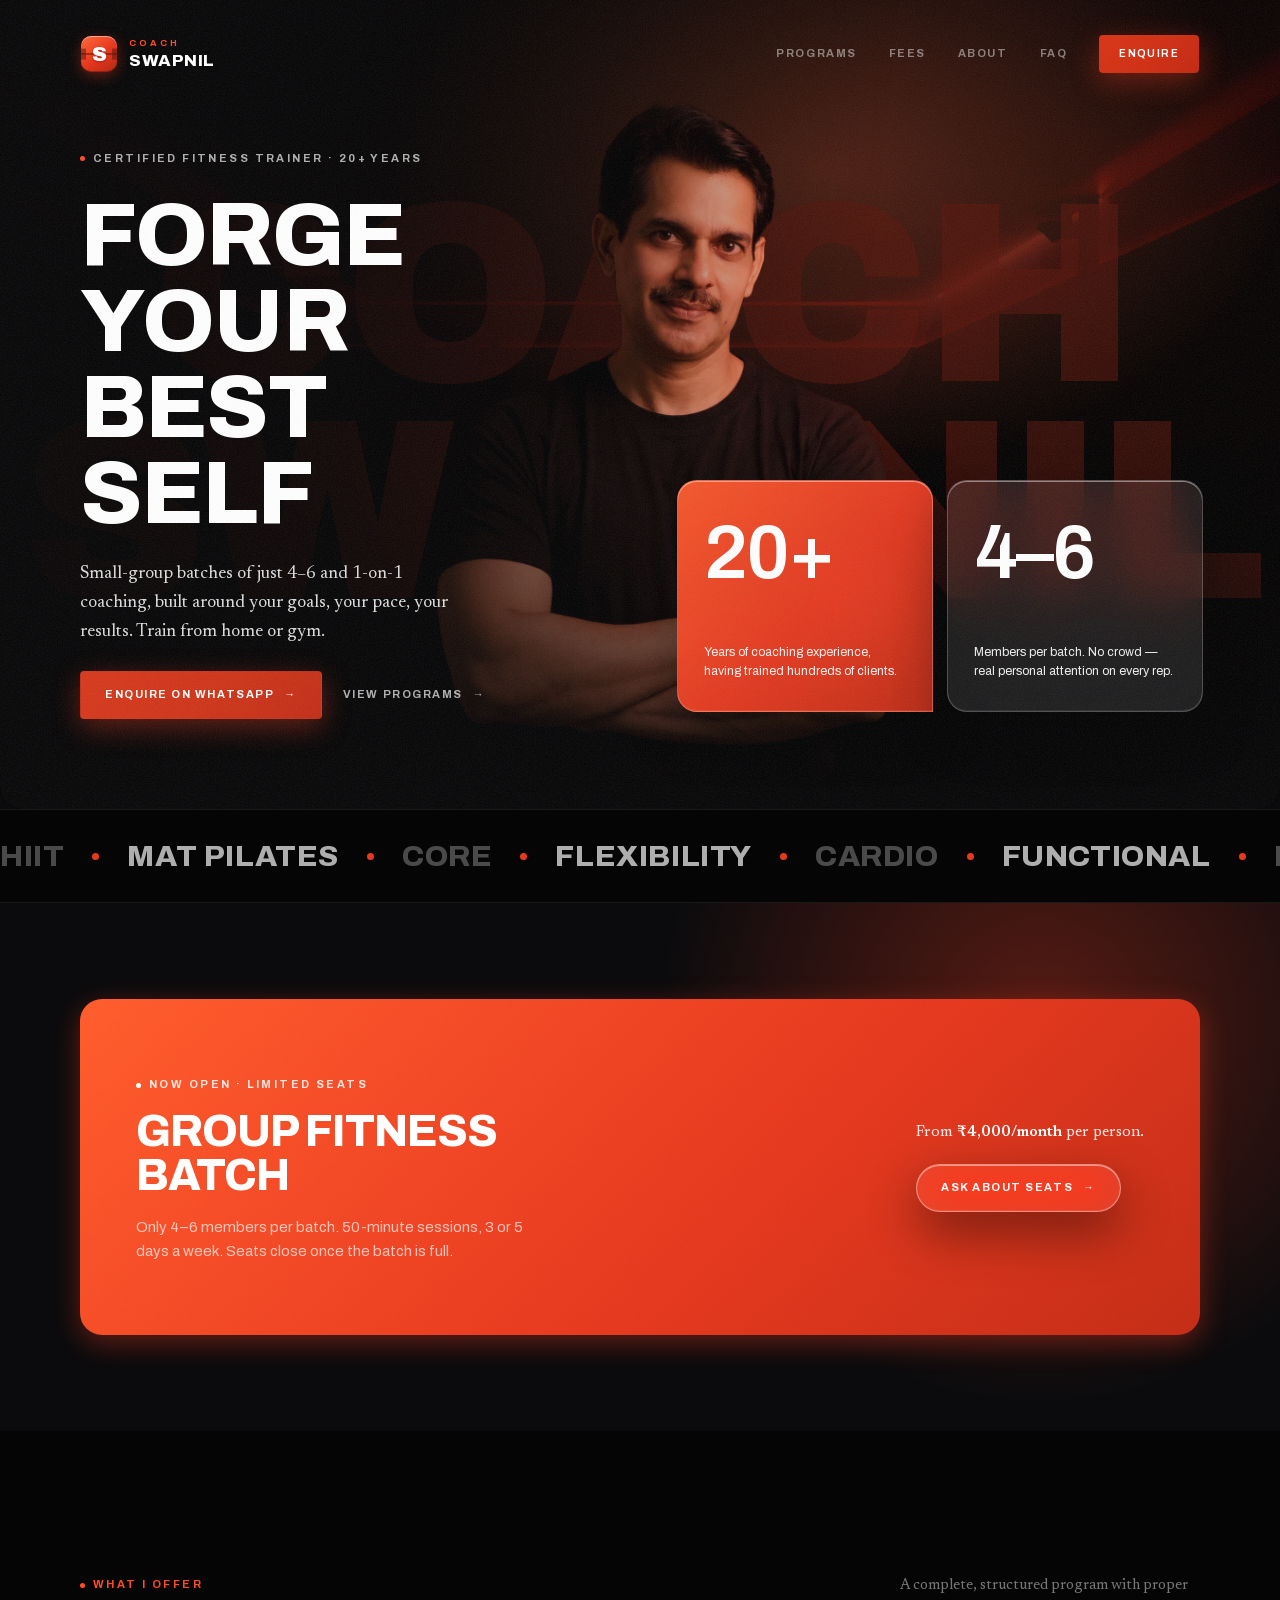
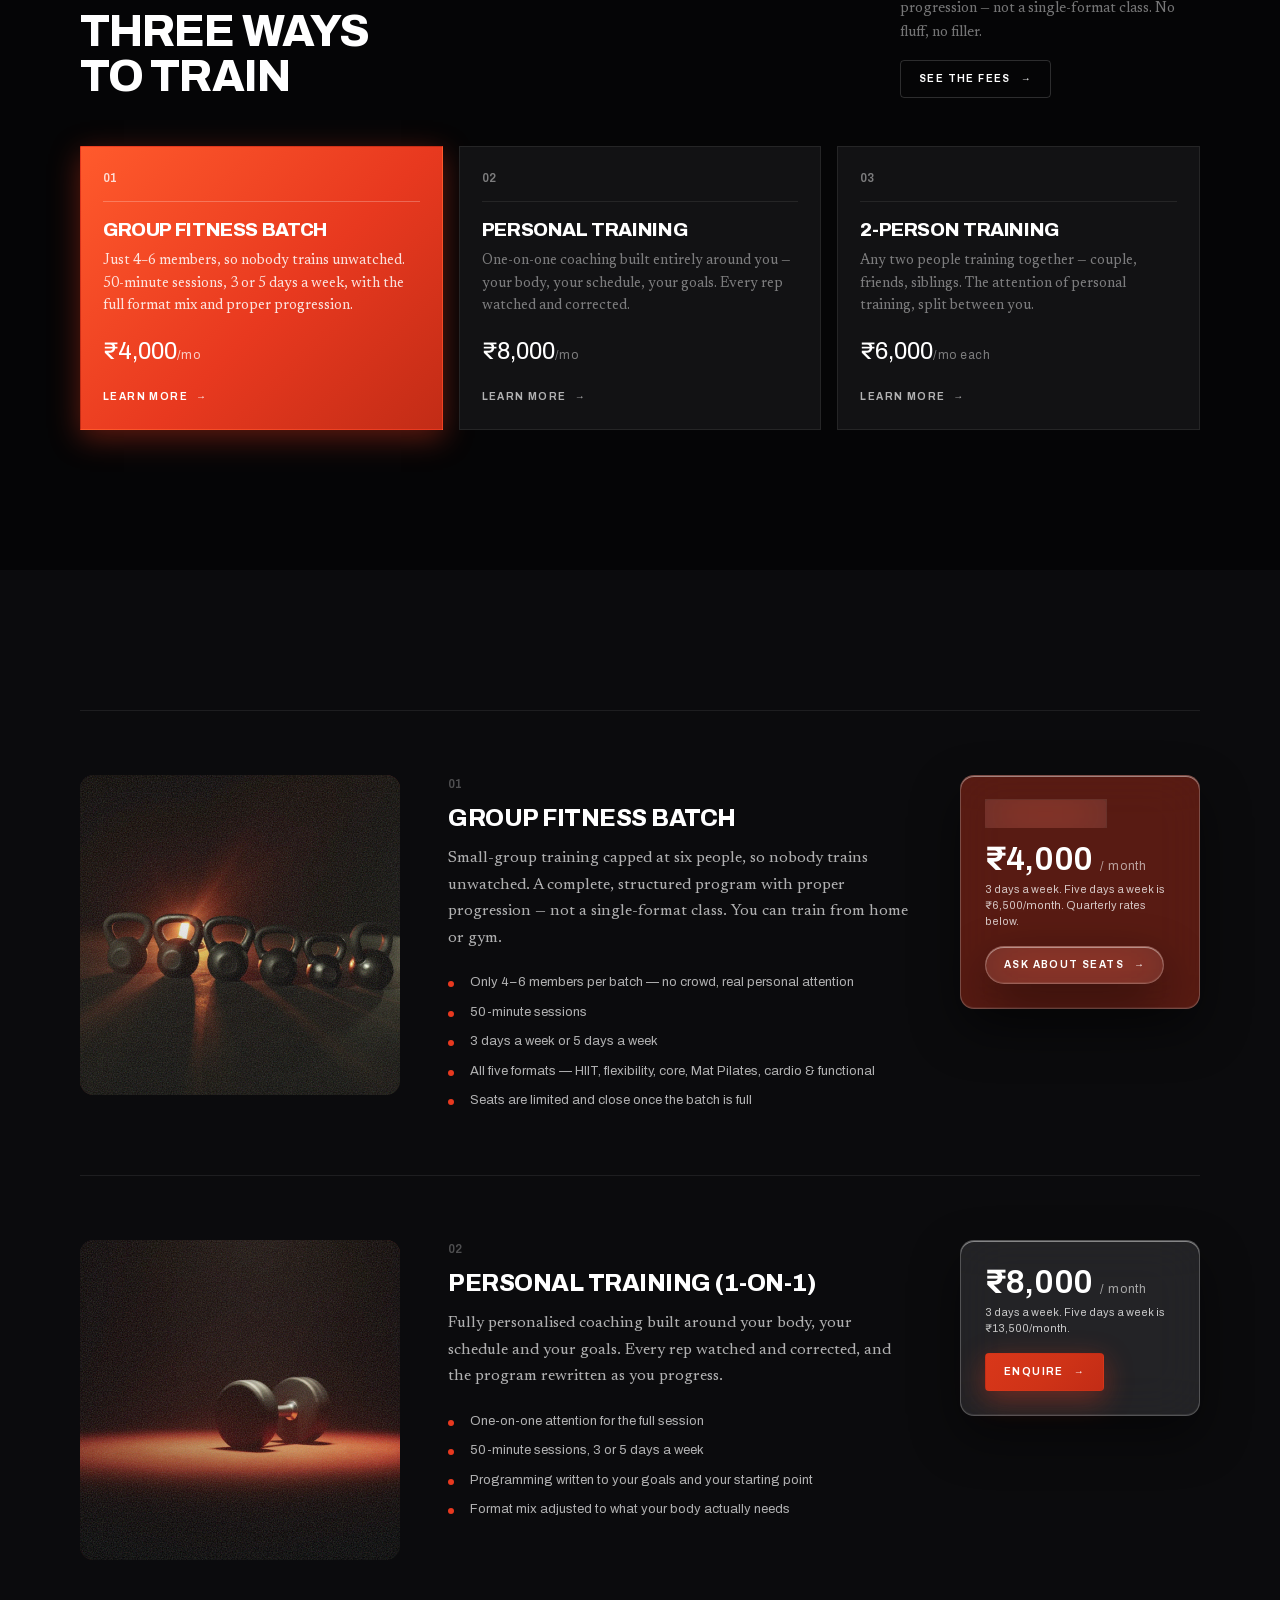
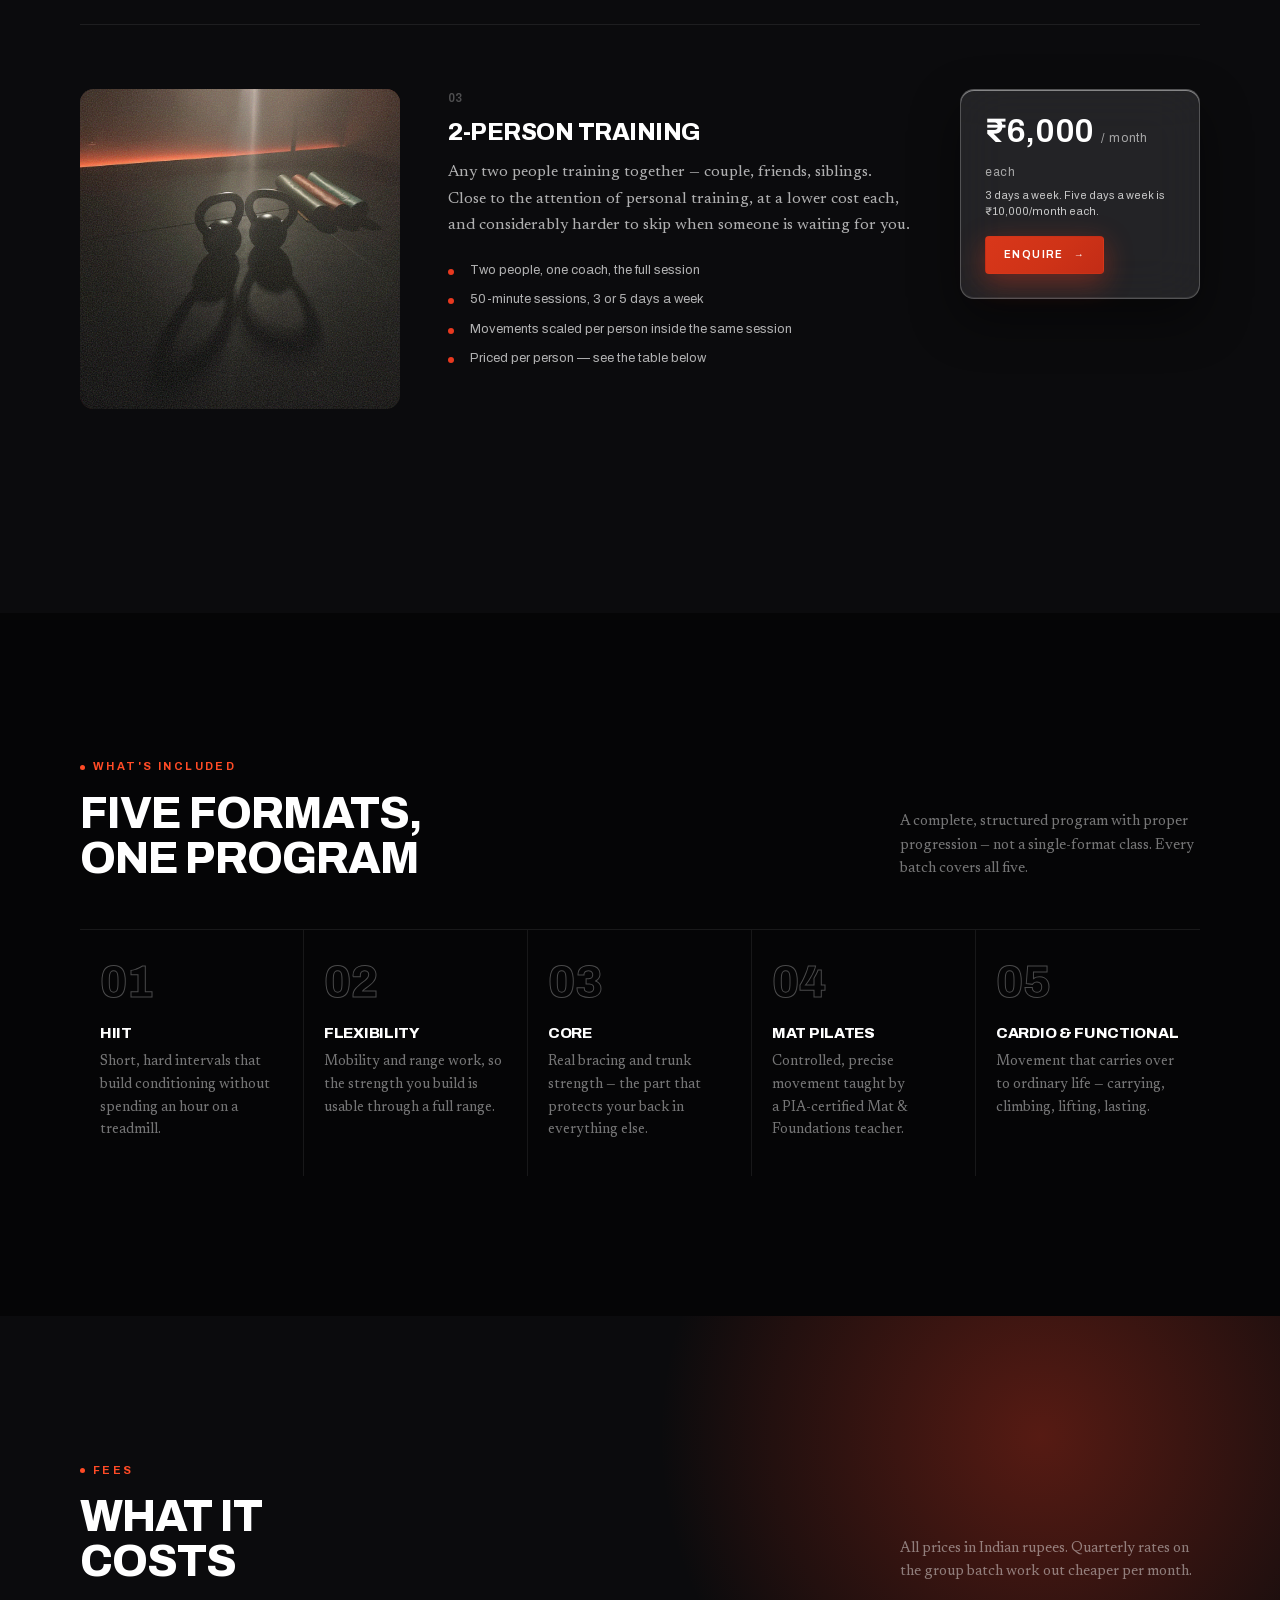
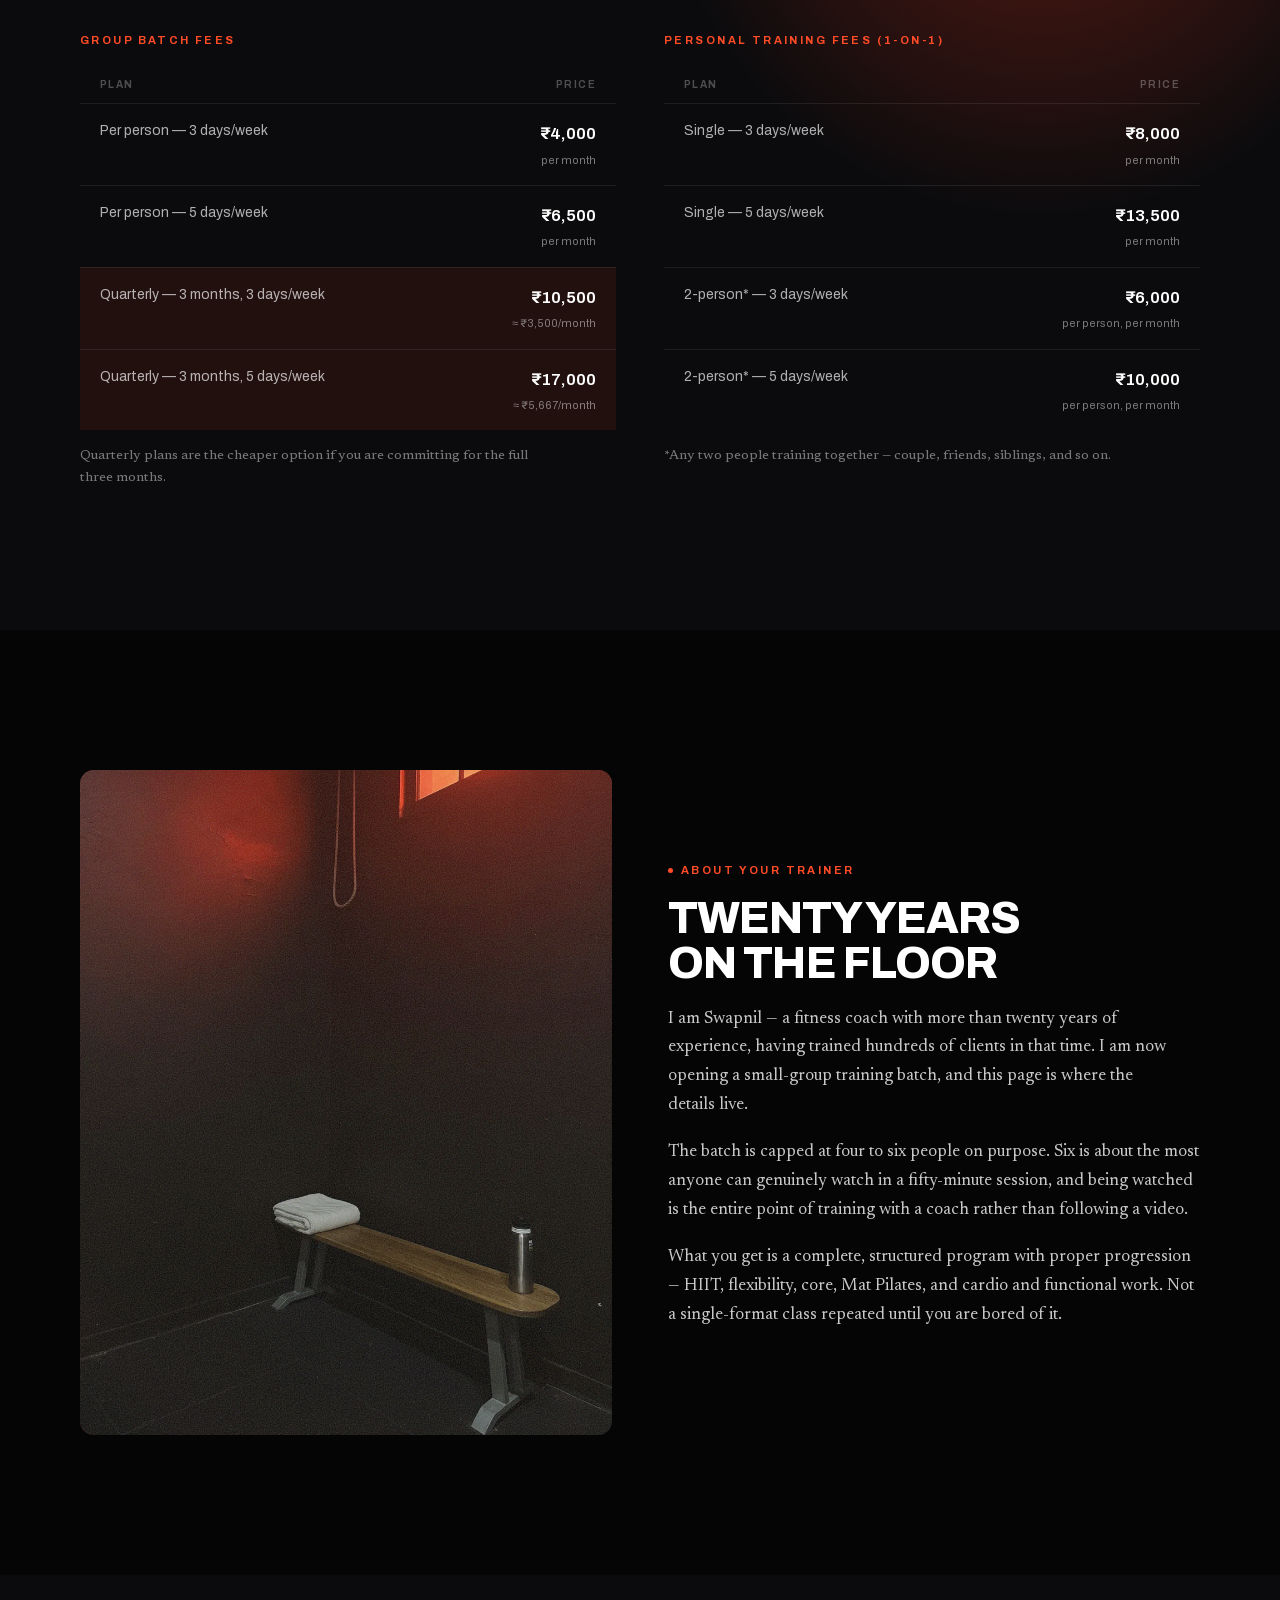
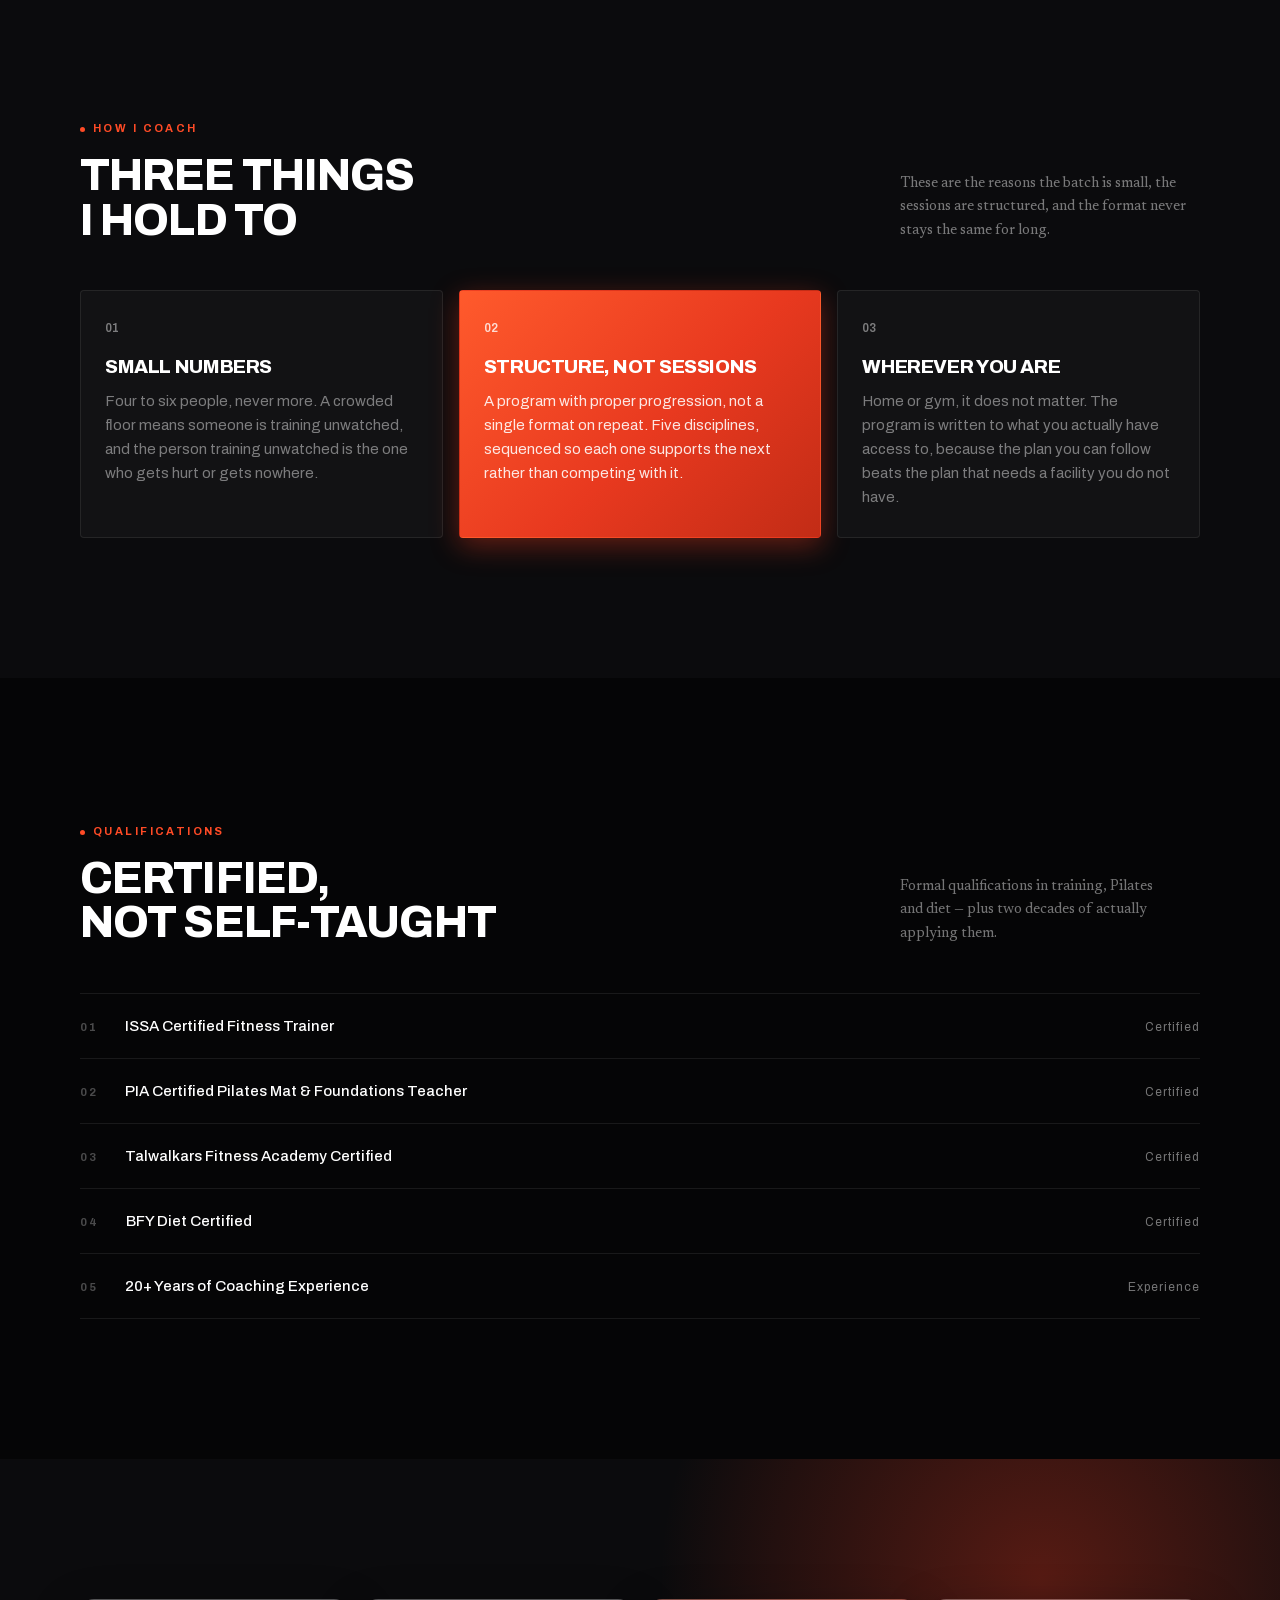
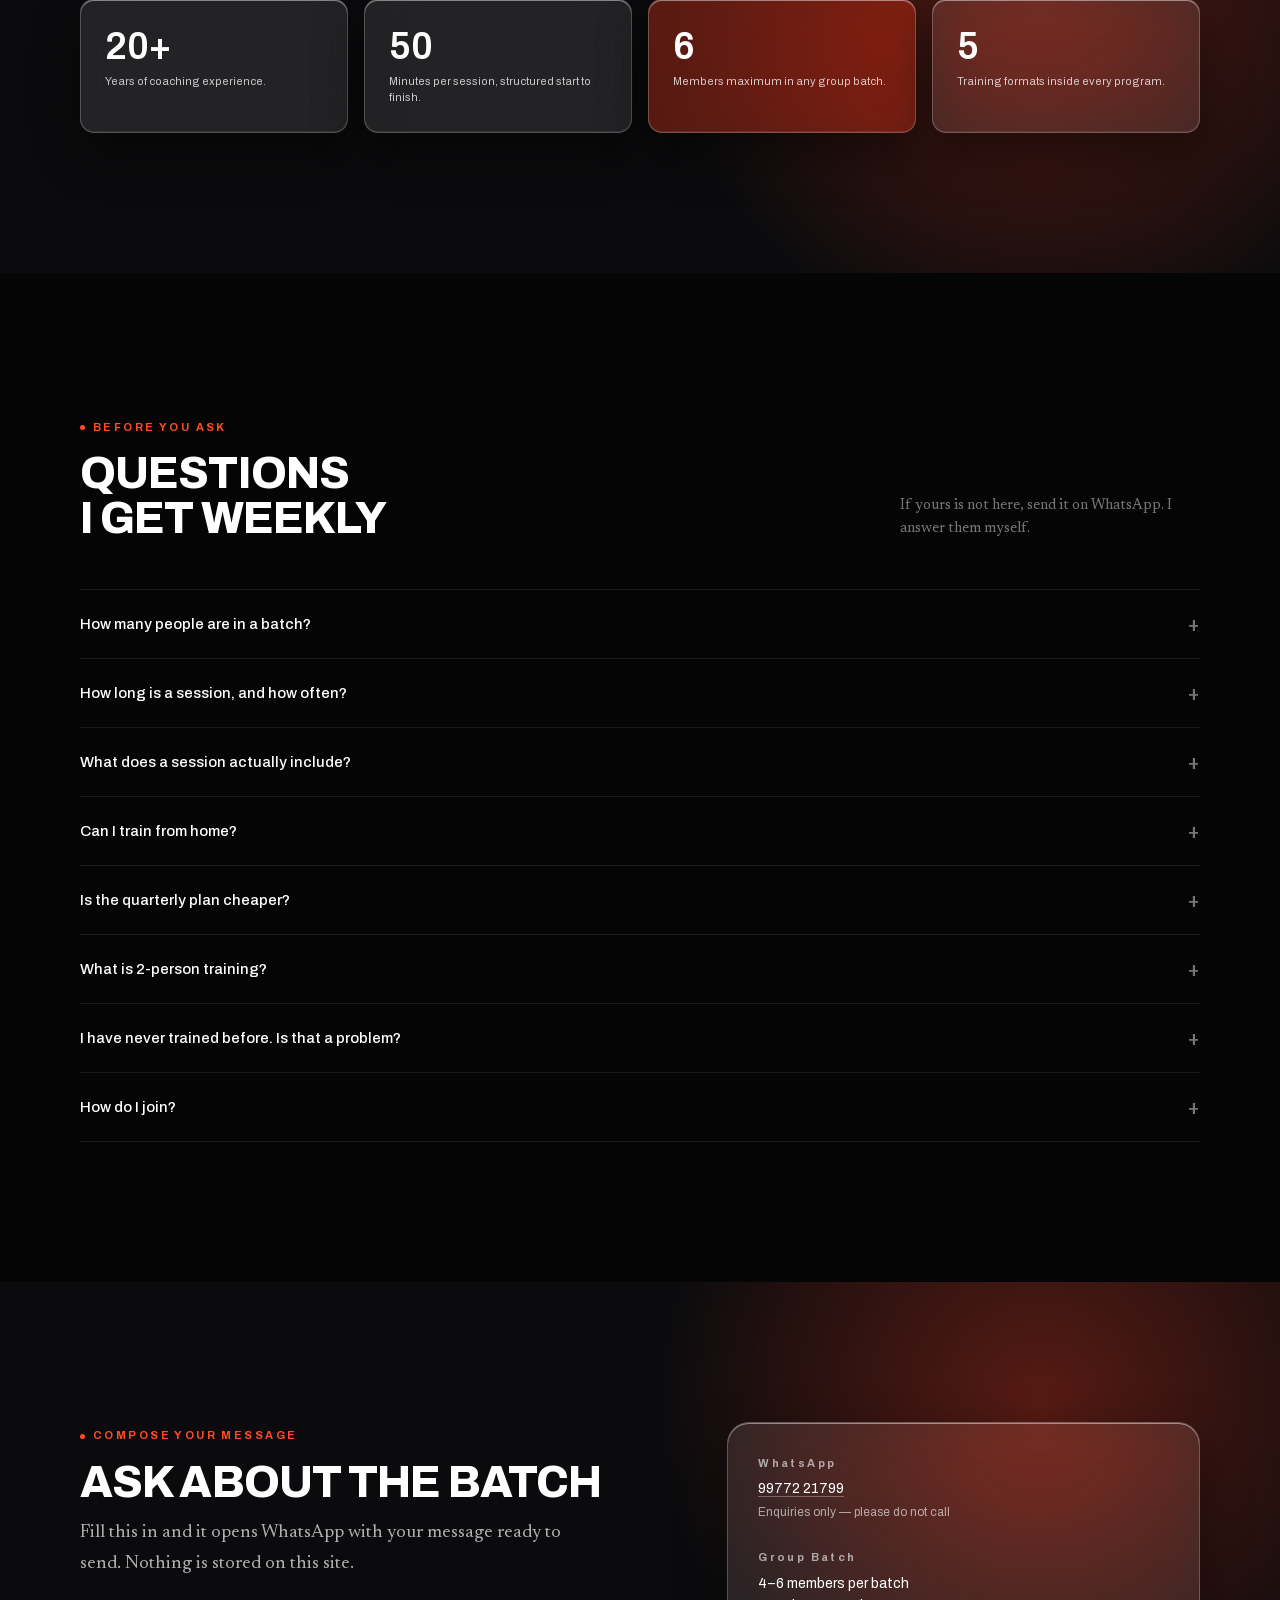
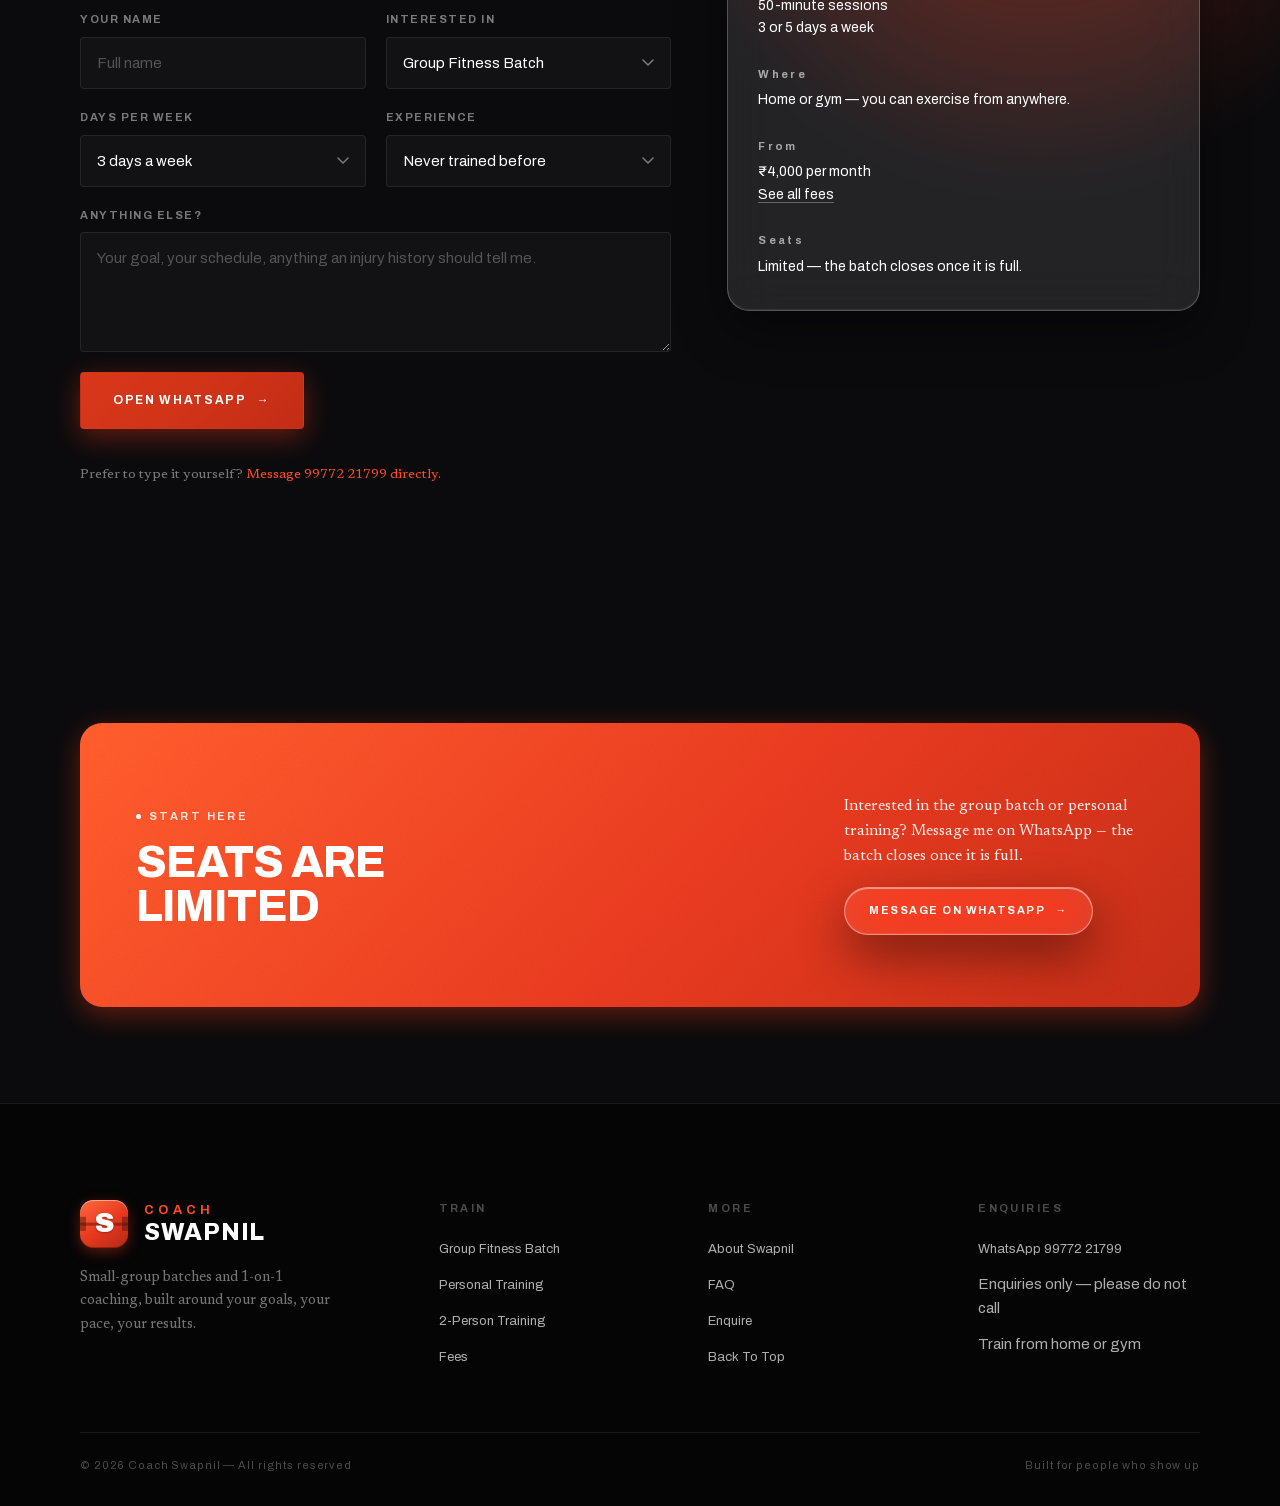
==== commit 84fe92ff: "Add OG share card assets/og-image.jpg (1200x630, 77 KB) plus the full OG and Twitter tag set. This m" ====
--- a/index.html
+++ b/index.html
@@ -9,6 +9,22 @@
 <meta property="og:title" content="Coach Swapnil — Forge Your Best Self">
 <meta property="og:description" content="Small-group batches of 4–6 and 1-on-1 personal training. 20+ years of coaching experience. From ₹4,000/month.">
 <meta property="og:type" content="website">
+<meta property="og:site_name" content="Coach Swapnil">
+<meta property="og:locale" content="en_IN">
+<!-- EDIT ON LAUNCH: og:url and og:image MUST be absolute URLs. Link-preview
+     scrapers (WhatsApp, Facebook, LinkedIn) do not reliably resolve relative
+     paths, so the card will not render until the real domain replaces
+     REPLACE-WITH-YOUR-DOMAIN in the two tags below. -->
+<meta property="og:url" content="https://REPLACE-WITH-YOUR-DOMAIN/">
+<meta property="og:image" content="https://REPLACE-WITH-YOUR-DOMAIN/assets/og-image.jpg">
+<meta property="og:image:type" content="image/jpeg">
+<meta property="og:image:width" content="1200">
+<meta property="og:image:height" content="630">
+<meta property="og:image:alt" content="Coach Swapnil — Forge Your Best Self. Batches of 4–6, 20+ years, from ₹4,000 a month.">
+<meta name="twitter:card" content="summary_large_image">
+<meta name="twitter:title" content="Coach Swapnil — Forge Your Best Self">
+<meta name="twitter:description" content="Small-group batches of 4–6 and 1-on-1 personal training. From ₹4,000/month.">
+<meta name="twitter:image" content="https://REPLACE-WITH-YOUR-DOMAIN/assets/og-image.jpg">
 <link rel="icon" href="assets/favicon-32.png" sizes="32x32" type="image/png">
 <link rel="apple-touch-icon" href="assets/apple-touch-icon.png">
 <link rel="manifest" href="site.webmanifest">
@@ -17,9 +33,9 @@
      latin faces every view needs. latin-ext loads on demand via unicode-range. -->
 <link rel="preload" href="fonts/archivo-latin-normal.woff2" as="font" type="font/woff2" crossorigin>
 <link rel="preload" href="fonts/newsreader-latin-normal.woff2" as="font" type="font/woff2" crossorigin>
-<link rel="stylesheet" href="css/styles.css?v=19">
-<link rel="stylesheet" href="css/components.css?v=19">
-<link rel="stylesheet" href="css/layout.css?v=19">
+<link rel="stylesheet" href="css/styles.css?v=20">
+<link rel="stylesheet" href="css/components.css?v=20">
+<link rel="stylesheet" href="css/layout.css?v=20">
 <!-- Reveal tier, set before first paint so nothing flashes in then hides.
      .js-reveal   — scripting is on, so [data-reveal] may start hidden.
      .css-scroll  — scroll-driven animation is available; site.js then skips
@@ -682,6 +698,6 @@
   </div>
 </footer>
 
-<script src="js/site.js?v=19"></script>
+<script src="js/site.js?v=20"></script>
 </body>
 </html>
--- a/css/styles.css
+++ b/css/styles.css
@@ -4,9 +4,9 @@
    NOTE: the ?v= query must be bumped here as well as on the <link> tags in the
    HTML. A version on styles.css alone does not invalidate these @imports, so
    token edits appear to have no effect until the browser is hard-reloaded. */
-@import './fonts.css?v=19';
-@import './tokens/typography.css?v=19';
-@import './tokens/colors.css?v=19';
-@import './tokens/spacing.css?v=19';
-@import './tokens/effects.css?v=19';
-@import './tokens/base.css?v=19';
+@import './fonts.css?v=20';
+@import './tokens/typography.css?v=20';
+@import './tokens/colors.css?v=20';
+@import './tokens/spacing.css?v=20';
+@import './tokens/effects.css?v=20';
+@import './tokens/base.css?v=20';
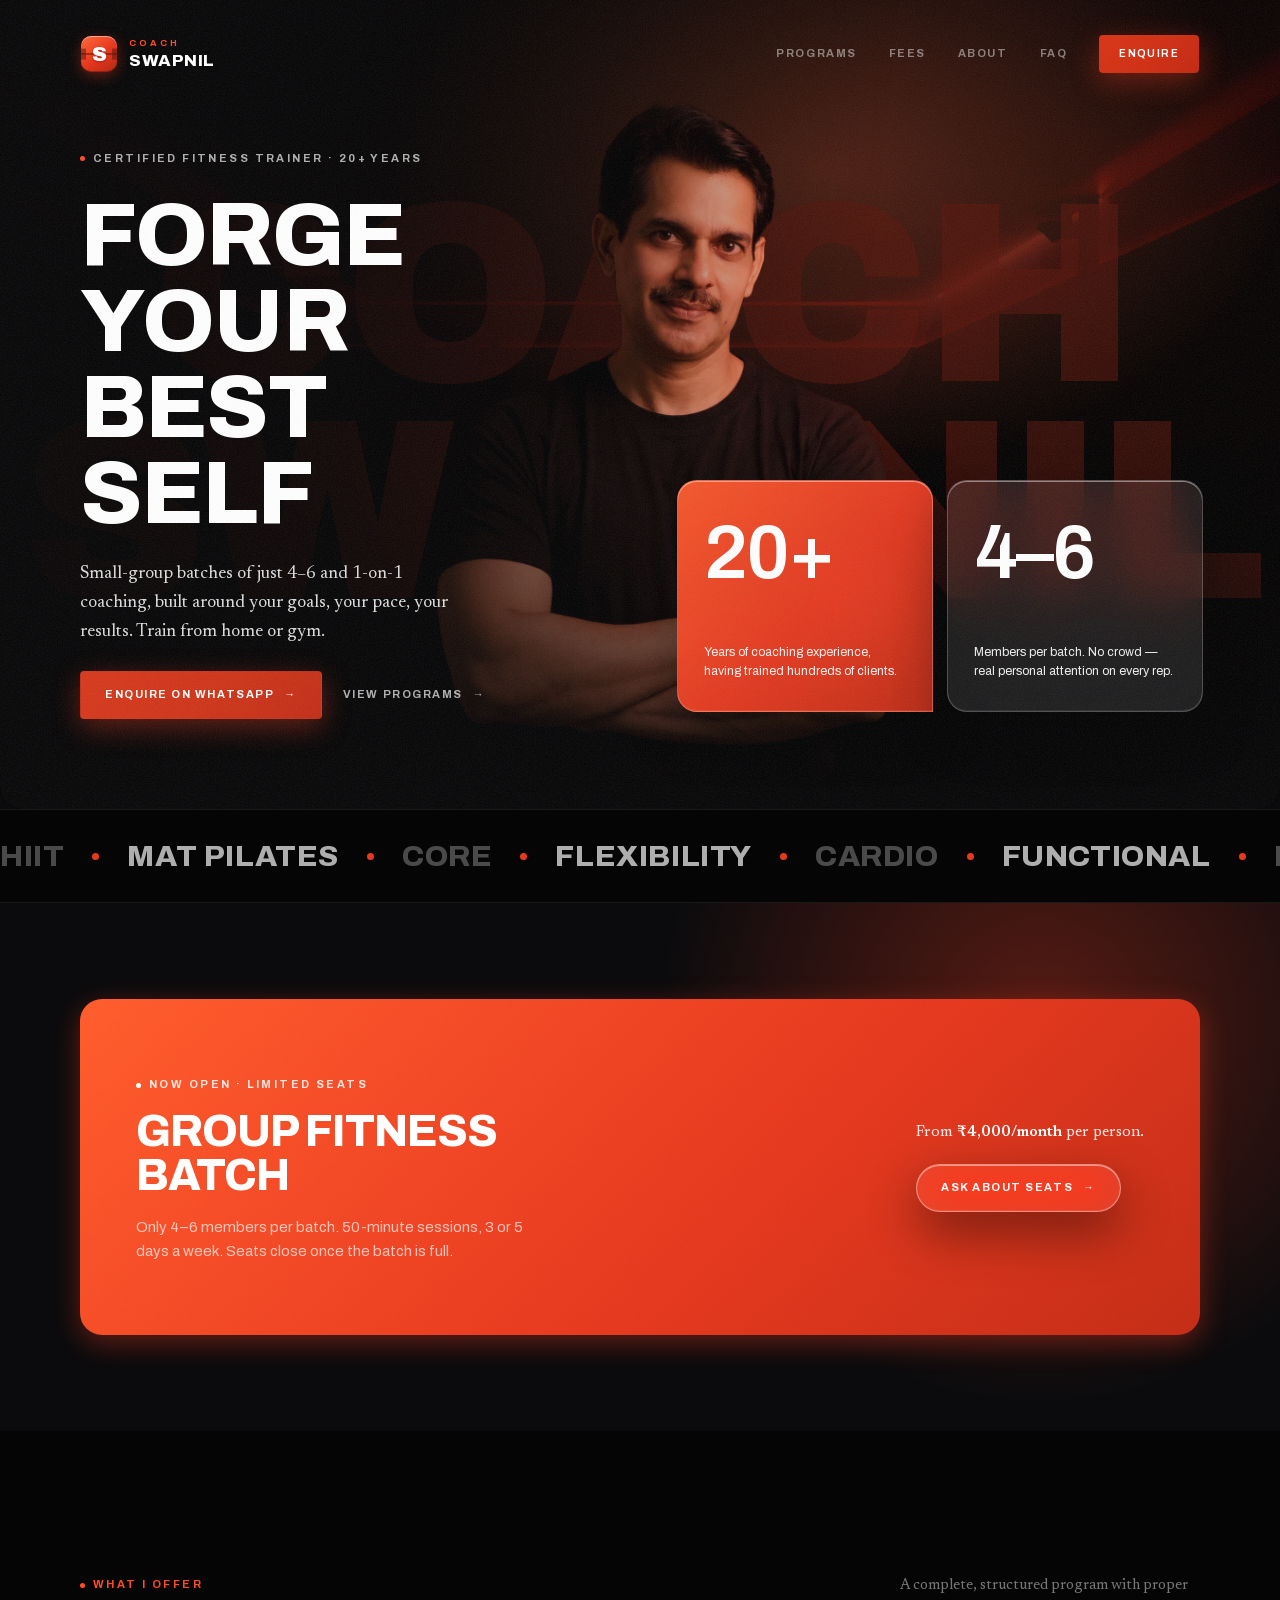
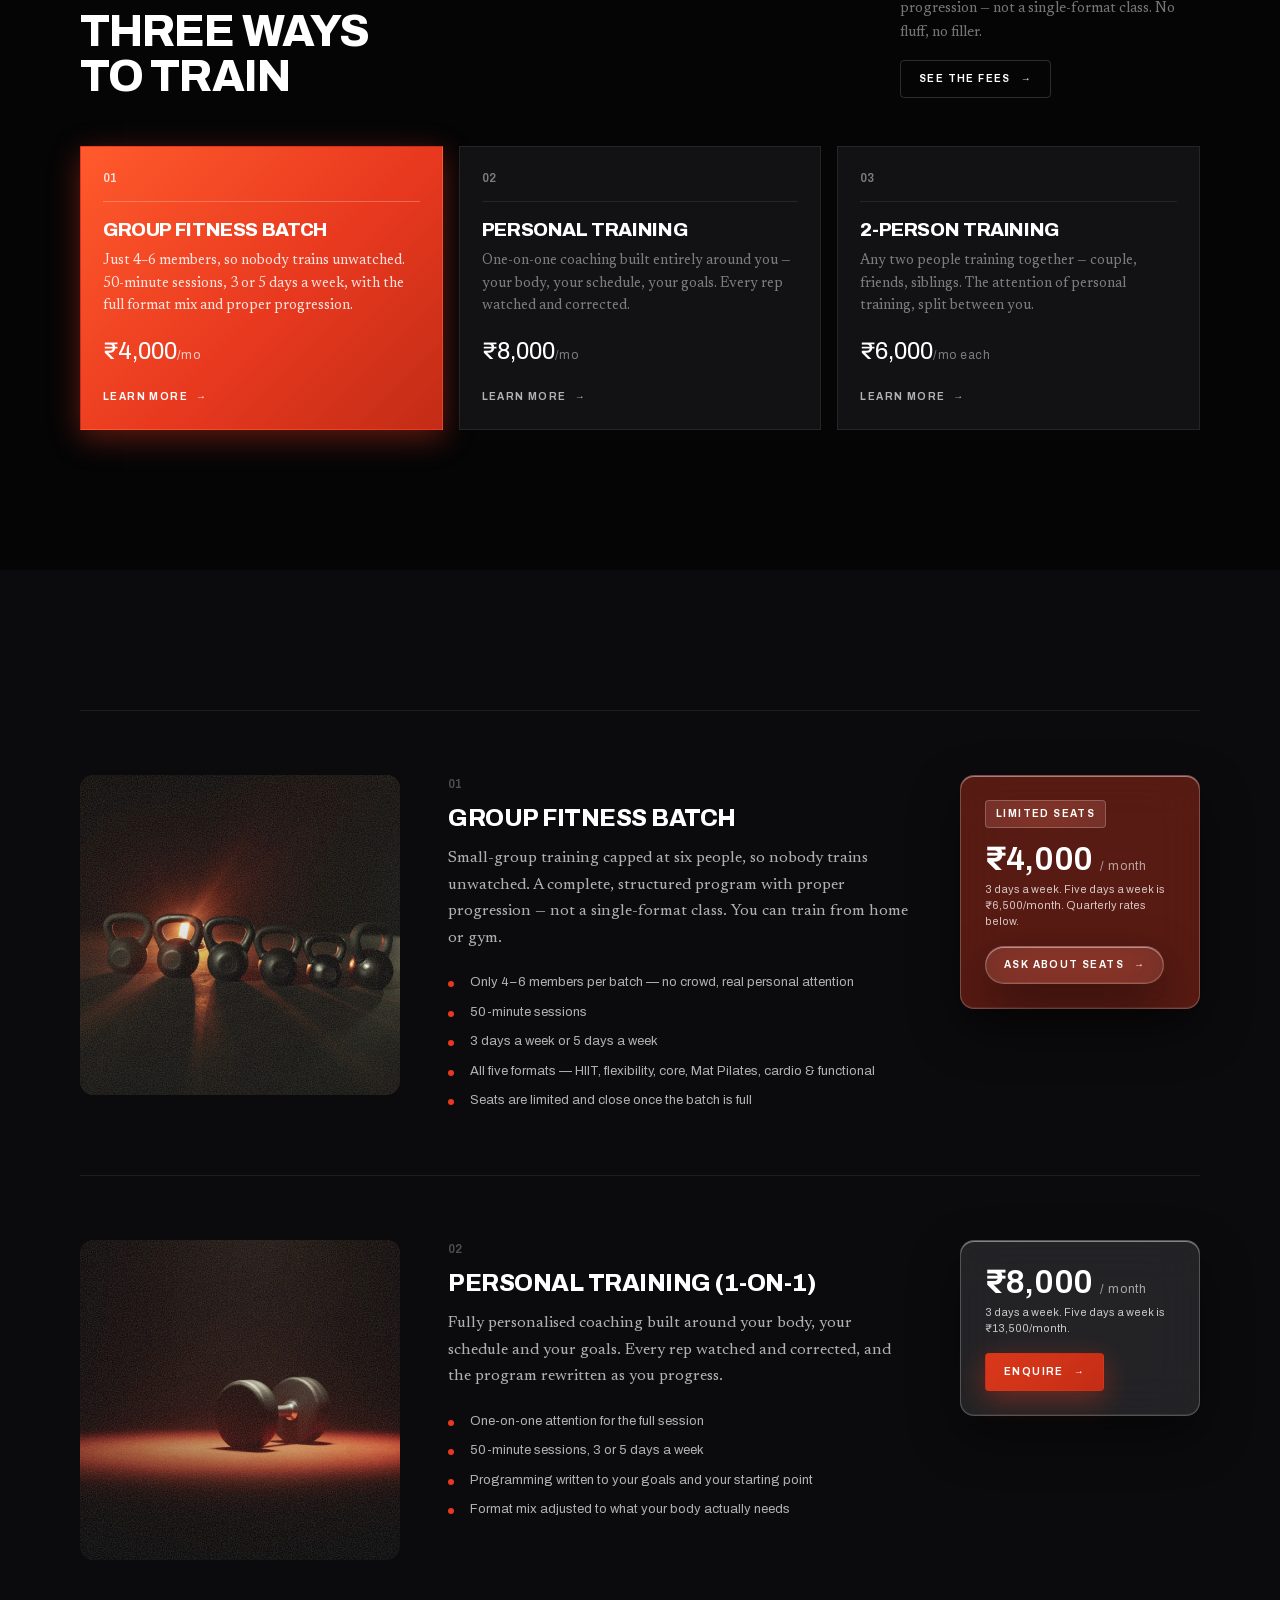
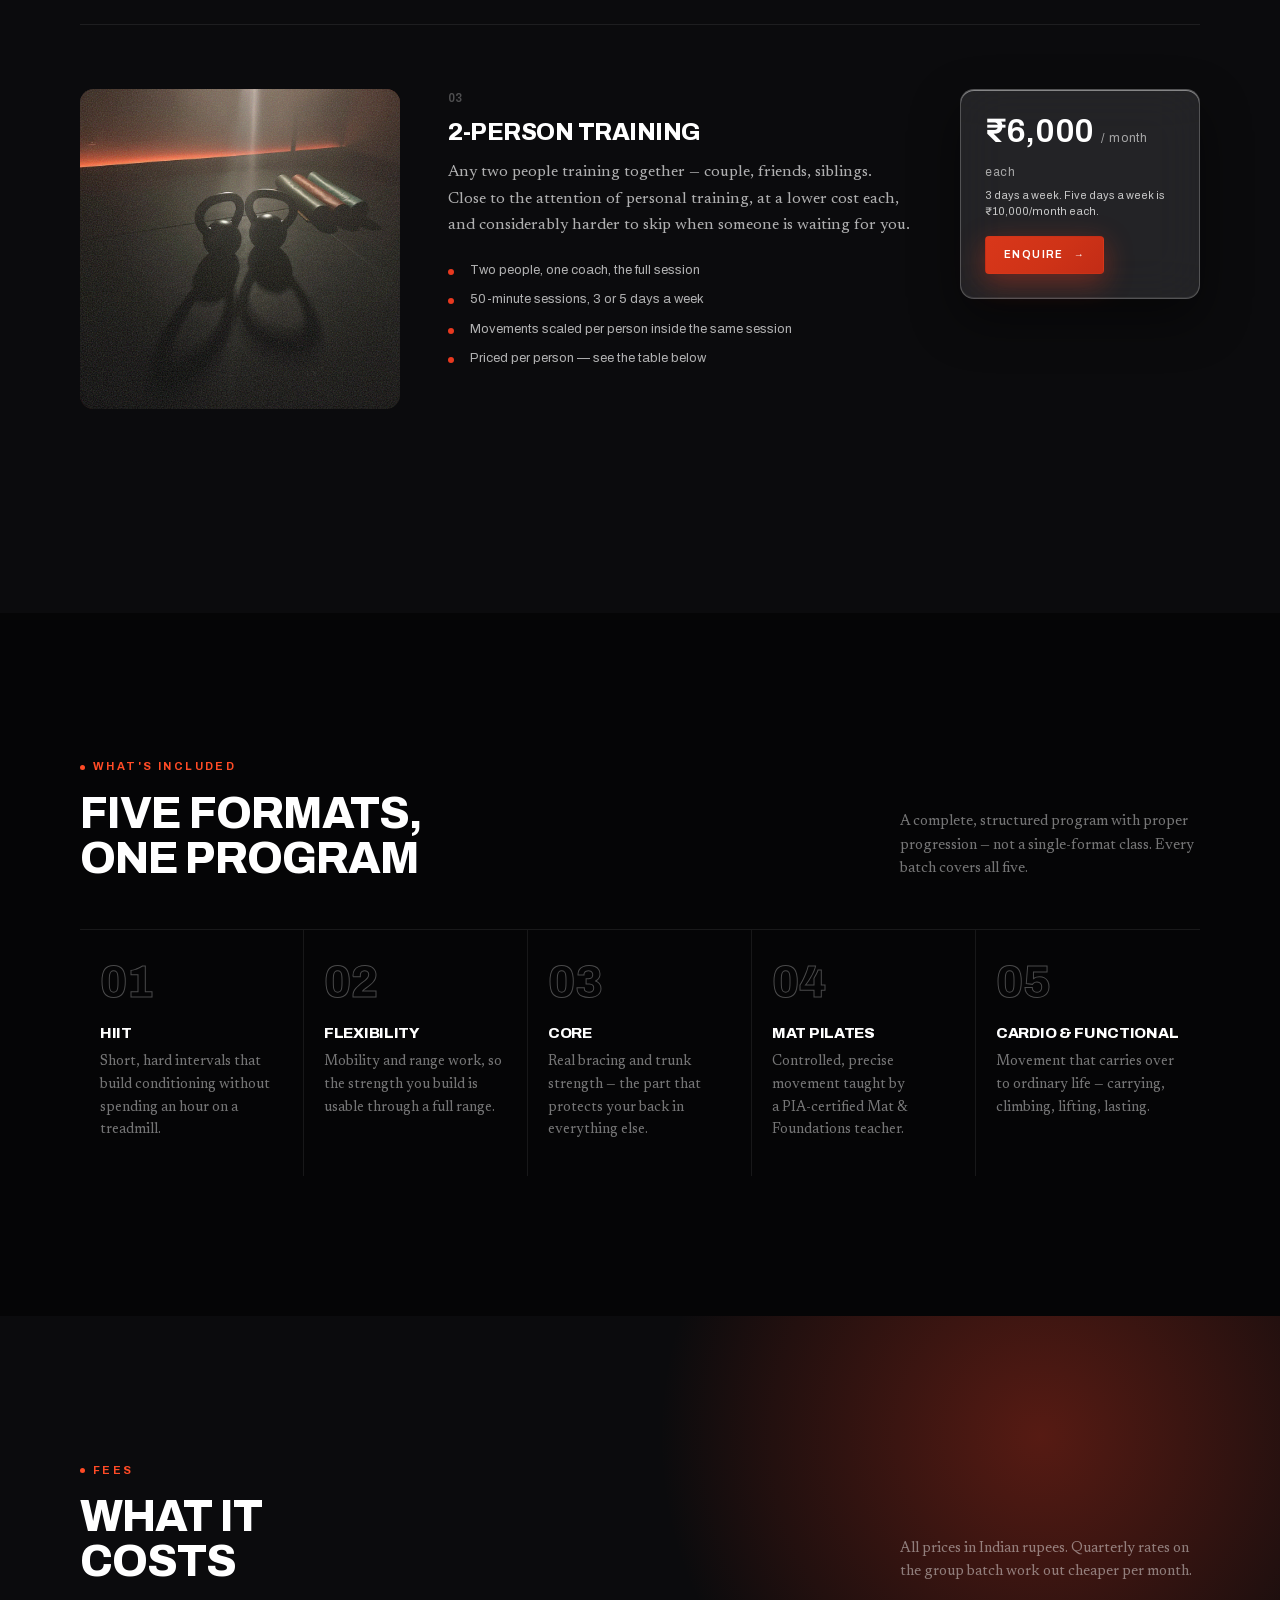
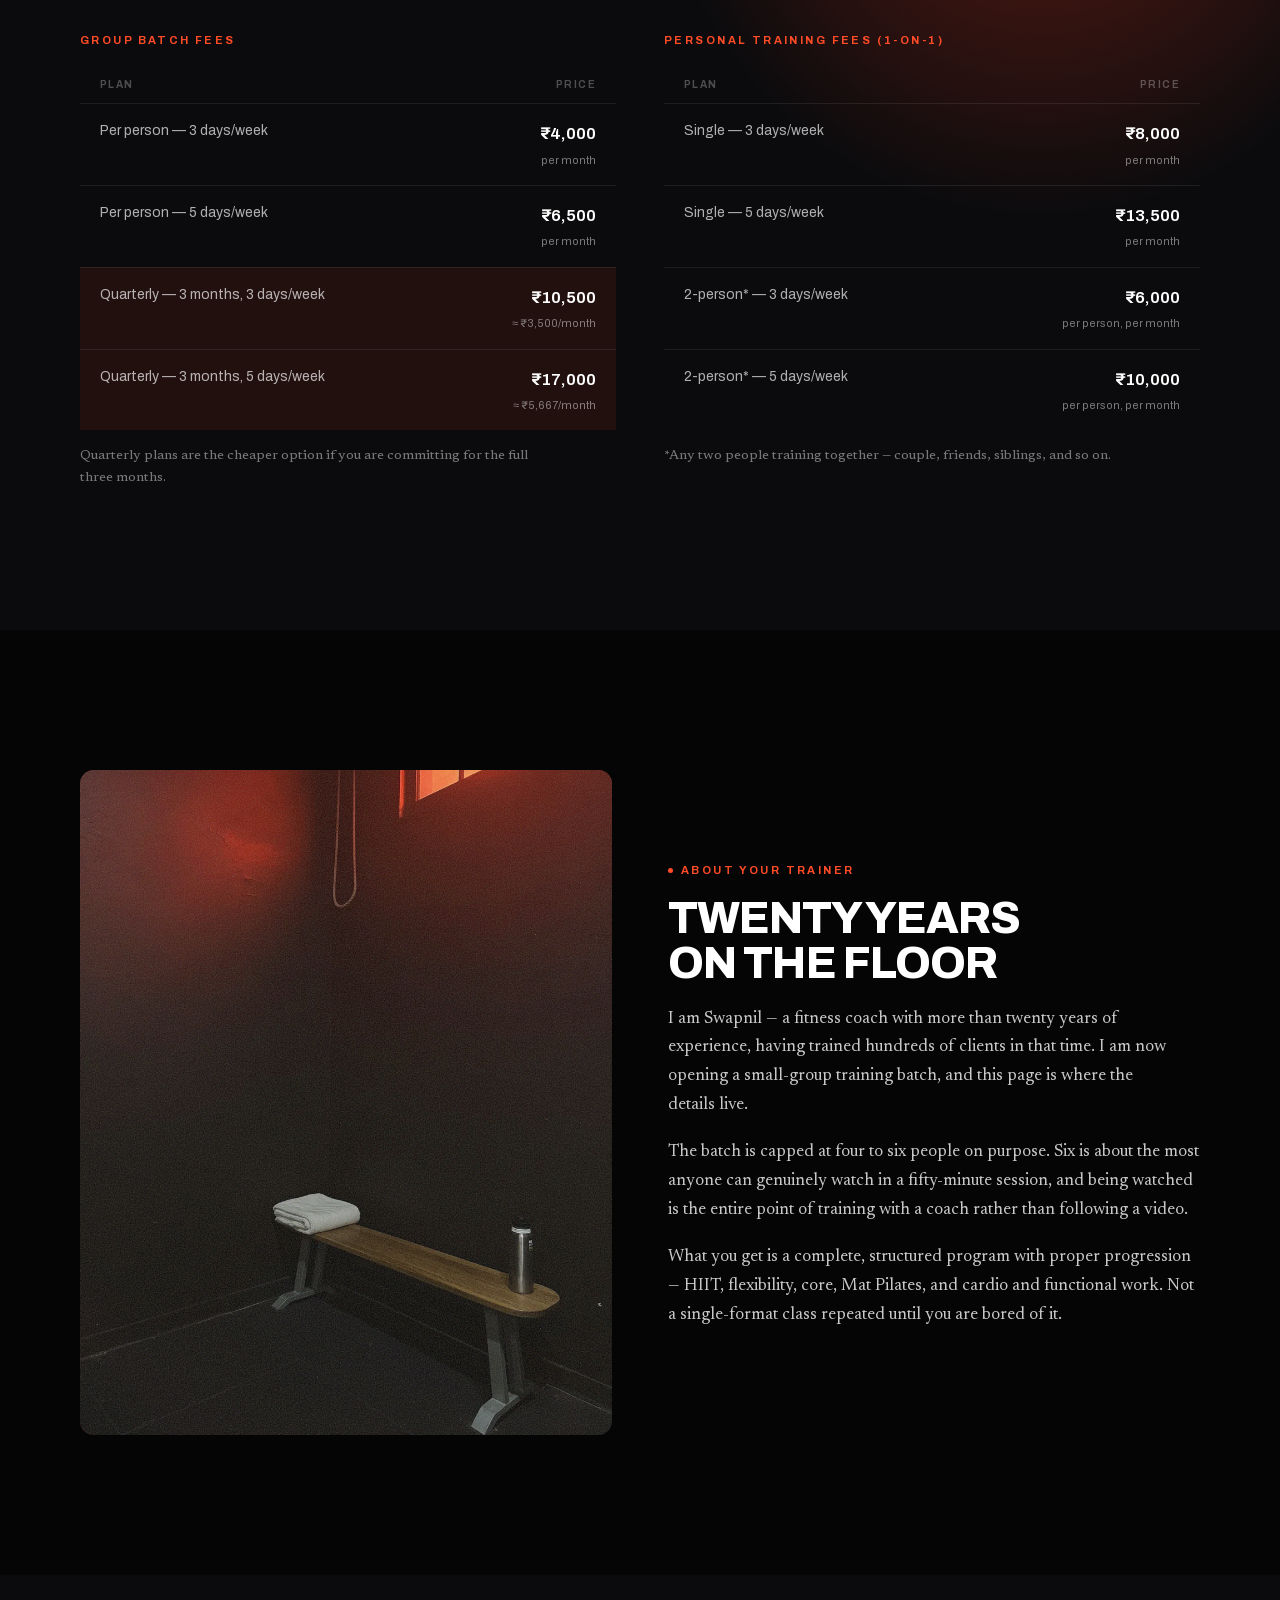
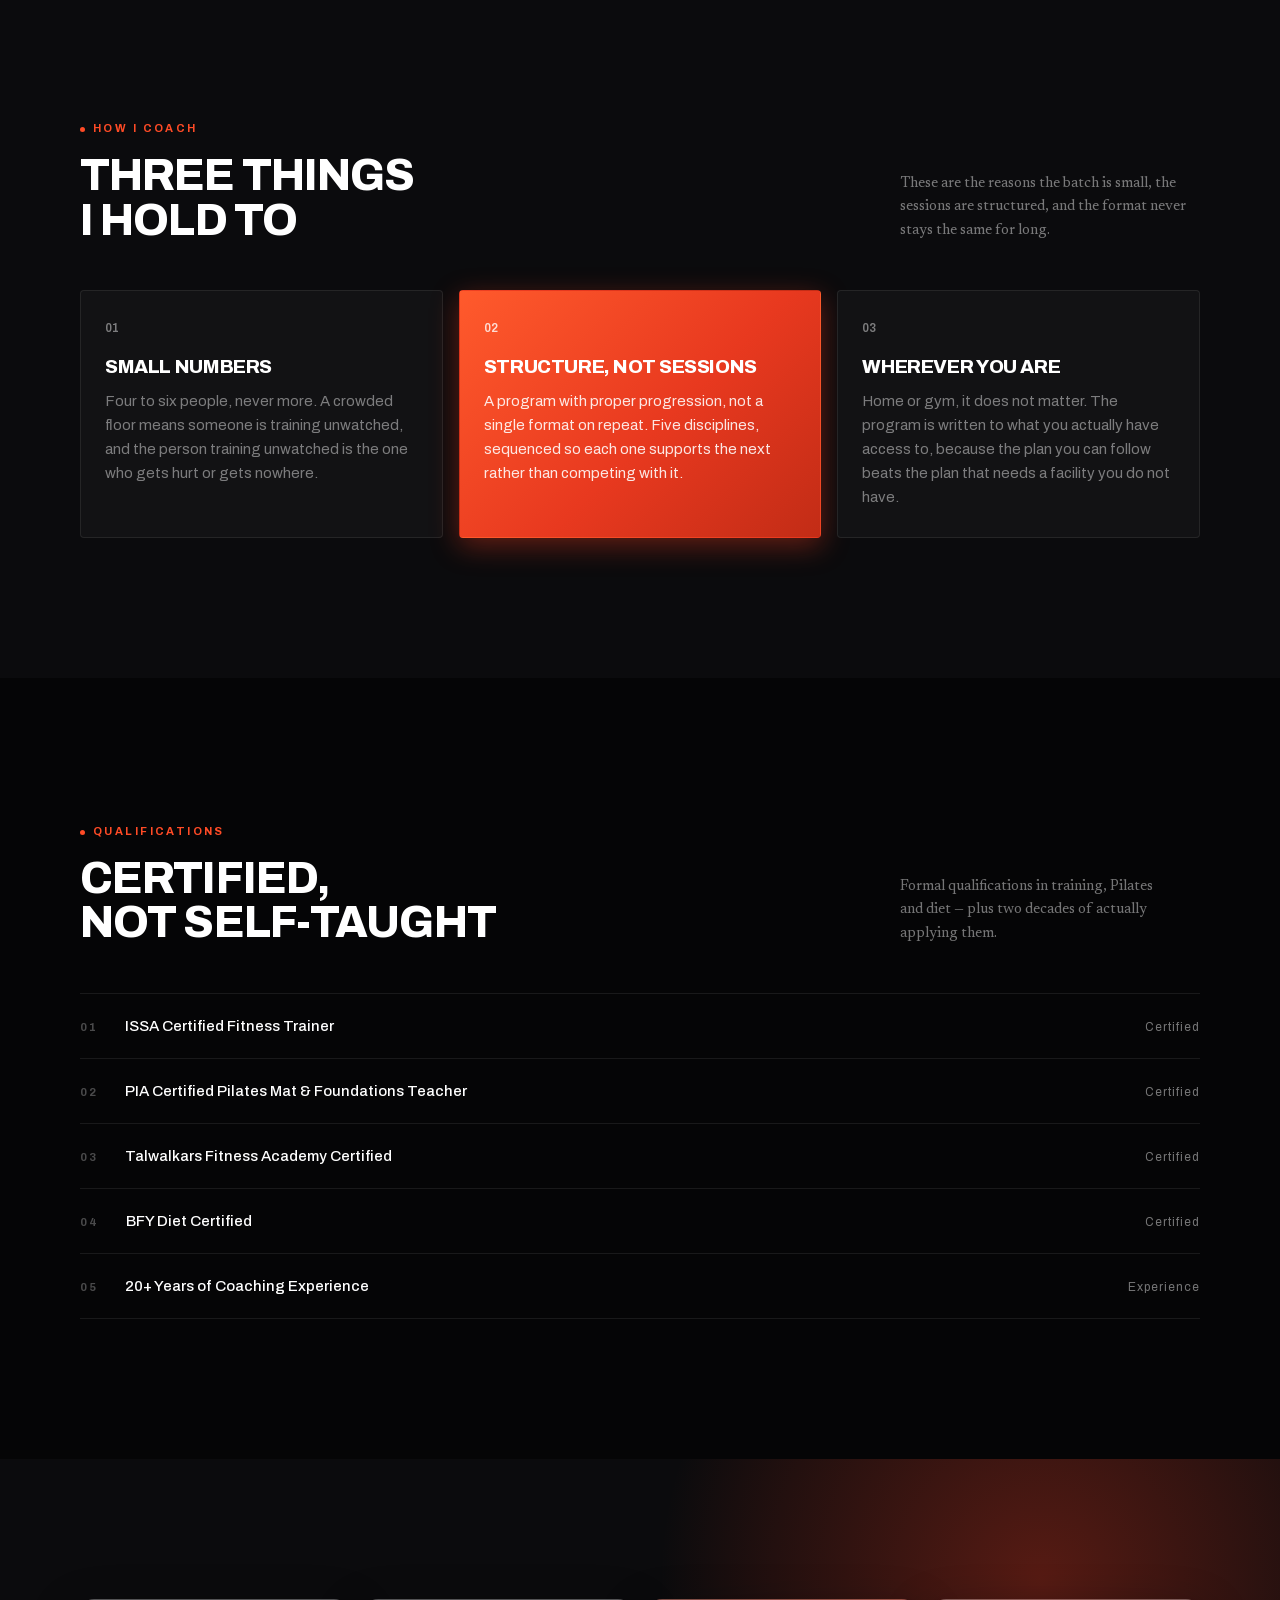
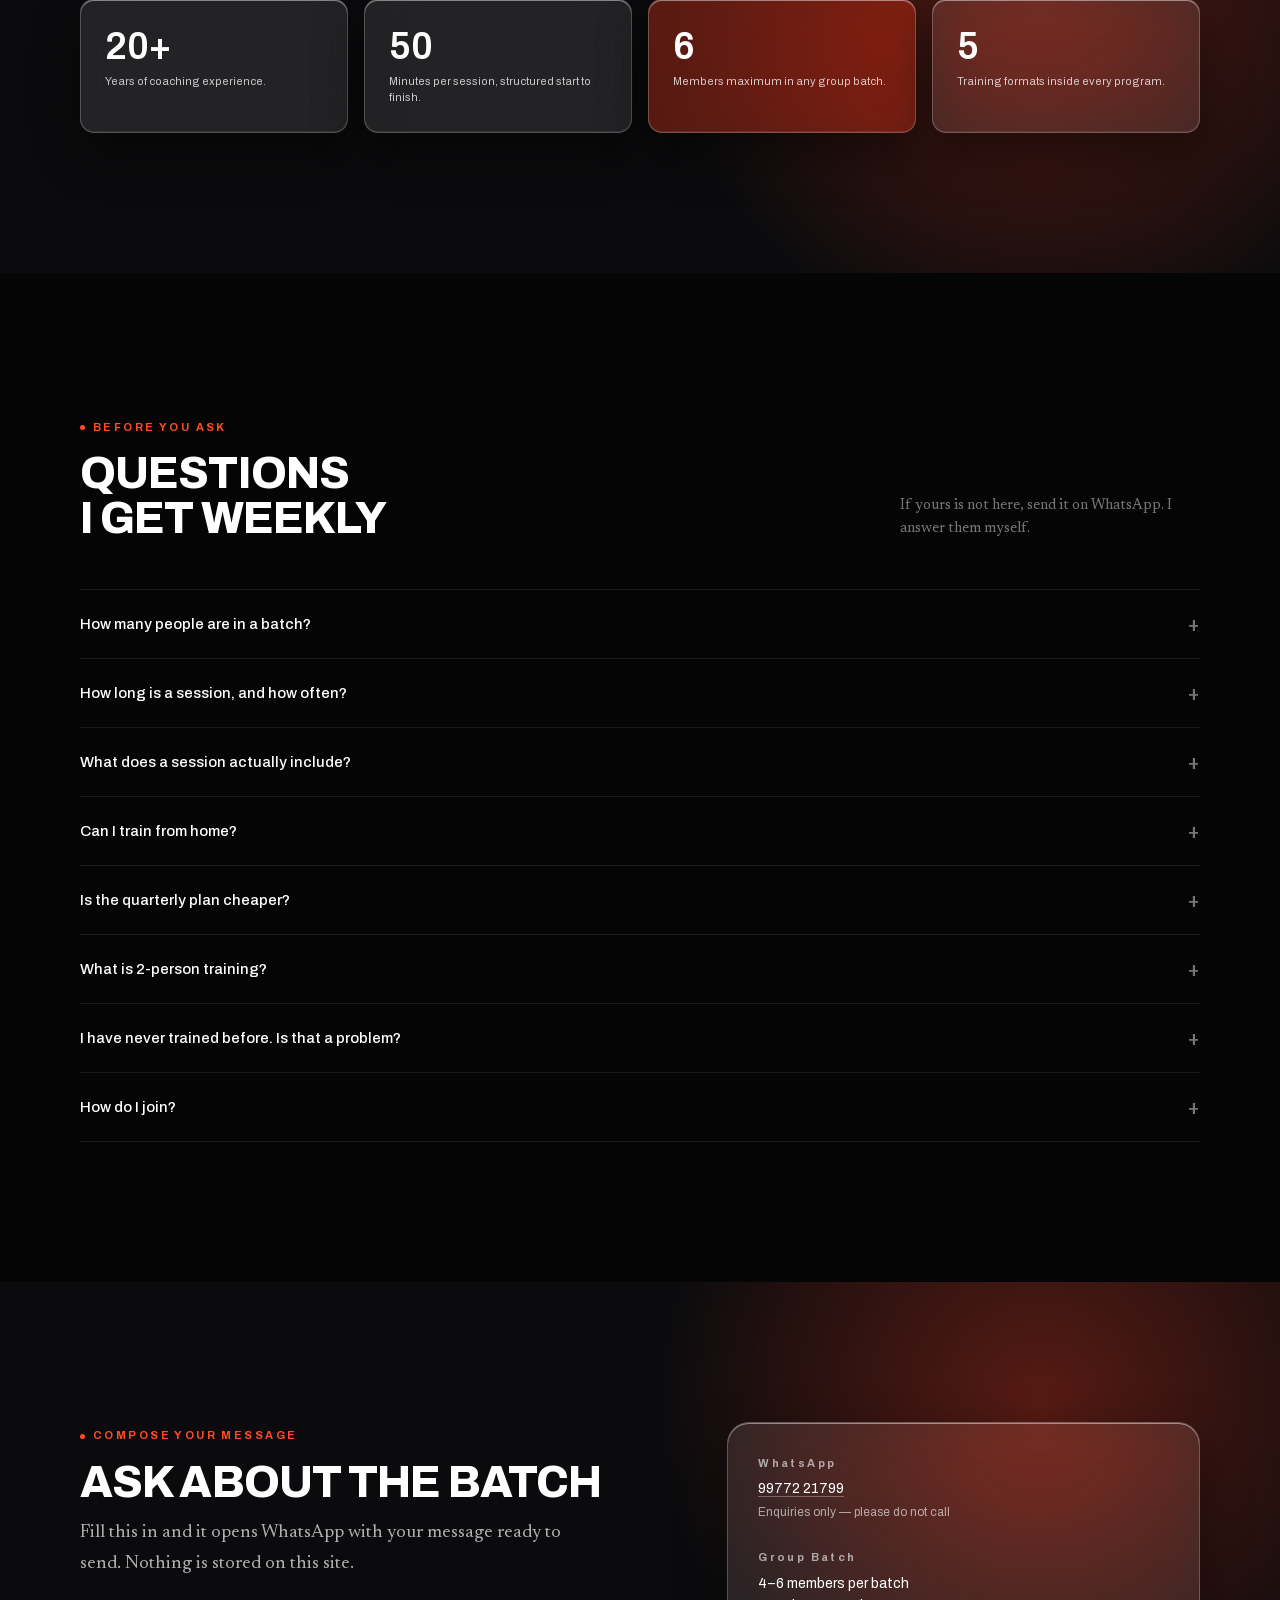
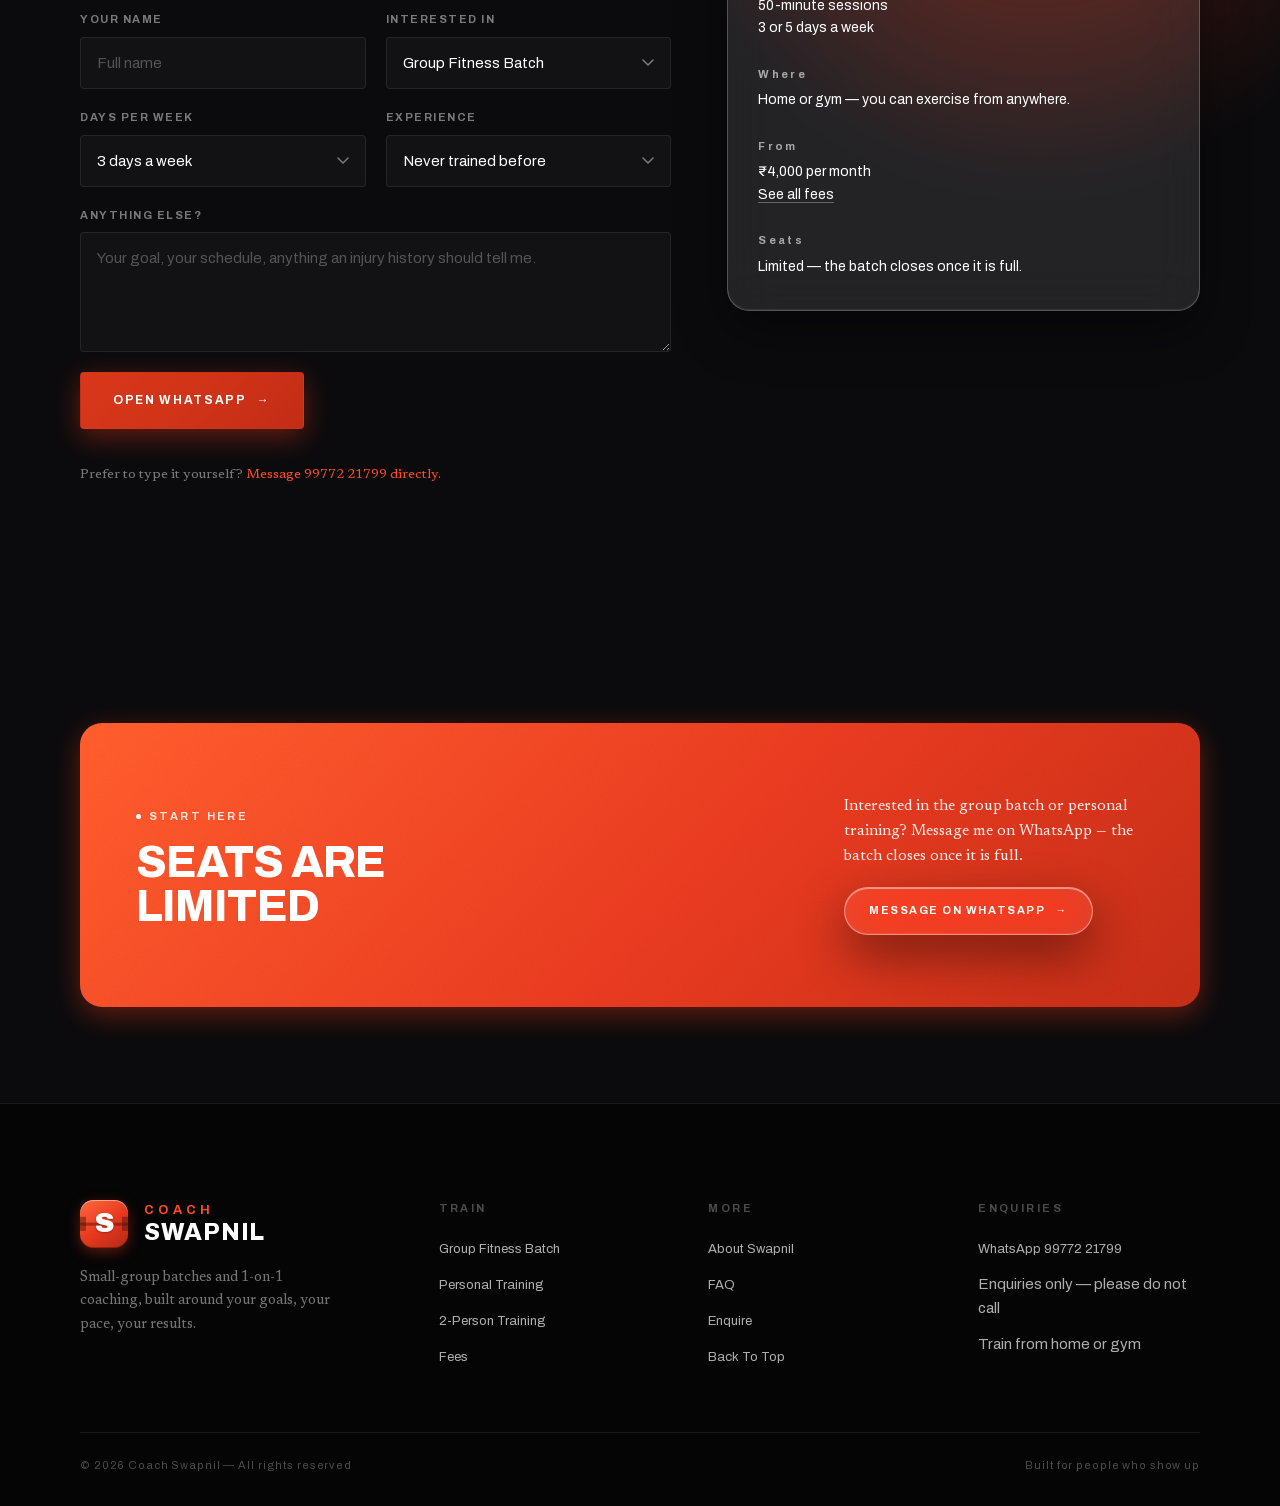
==== commit 05380aad: "Point og:image and friends at the live Netlify URL The share card rendered blank because og:url, og:" ====
--- a/index.html
+++ b/index.html
@@ -11,12 +11,15 @@
 <meta property="og:type" content="website">
 <meta property="og:site_name" content="Coach Swapnil">
 <meta property="og:locale" content="en_IN">
-<!-- EDIT ON LAUNCH: og:url and og:image MUST be absolute URLs. Link-preview
-     scrapers (WhatsApp, Facebook, LinkedIn) do not reliably resolve relative
-     paths, so the card will not render until the real domain replaces
-     REPLACE-WITH-YOUR-DOMAIN in the two tags below. -->
-<meta property="og:url" content="https://REPLACE-WITH-YOUR-DOMAIN/">
-<meta property="og:image" content="https://REPLACE-WITH-YOUR-DOMAIN/assets/og-image.jpg">
+<!-- og:url, og:image and twitter:image MUST be absolute — link-preview scrapers
+     (WhatsApp, Facebook, LinkedIn) do not resolve relative paths, which is why
+     the card rendered blank while these held a placeholder.
+     WHEN A CUSTOM DOMAIN LANDS: find-and-replace coach-swapnil.netlify.app
+     across index.html, robots.txt and sitemap.xml, then force a re-scrape —
+     WhatsApp caches previews per URL and will otherwise keep serving the old
+     one. Appending ?v=2 to the shared link is the quickest way to bust it. -->
+<meta property="og:url" content="https://coach-swapnil.netlify.app/">
+<meta property="og:image" content="https://coach-swapnil.netlify.app/assets/og-image.jpg">
 <meta property="og:image:type" content="image/jpeg">
 <meta property="og:image:width" content="1200">
 <meta property="og:image:height" content="630">
@@ -24,7 +27,7 @@
 <meta name="twitter:card" content="summary_large_image">
 <meta name="twitter:title" content="Coach Swapnil — Forge Your Best Self">
 <meta name="twitter:description" content="Small-group batches of 4–6 and 1-on-1 personal training. From ₹4,000/month.">
-<meta name="twitter:image" content="https://REPLACE-WITH-YOUR-DOMAIN/assets/og-image.jpg">
+<meta name="twitter:image" content="https://coach-swapnil.netlify.app/assets/og-image.jpg">
 <link rel="icon" href="assets/favicon-32.png" sizes="32x32" type="image/png">
 <link rel="apple-touch-icon" href="assets/apple-touch-icon.png">
 <link rel="manifest" href="site.webmanifest">
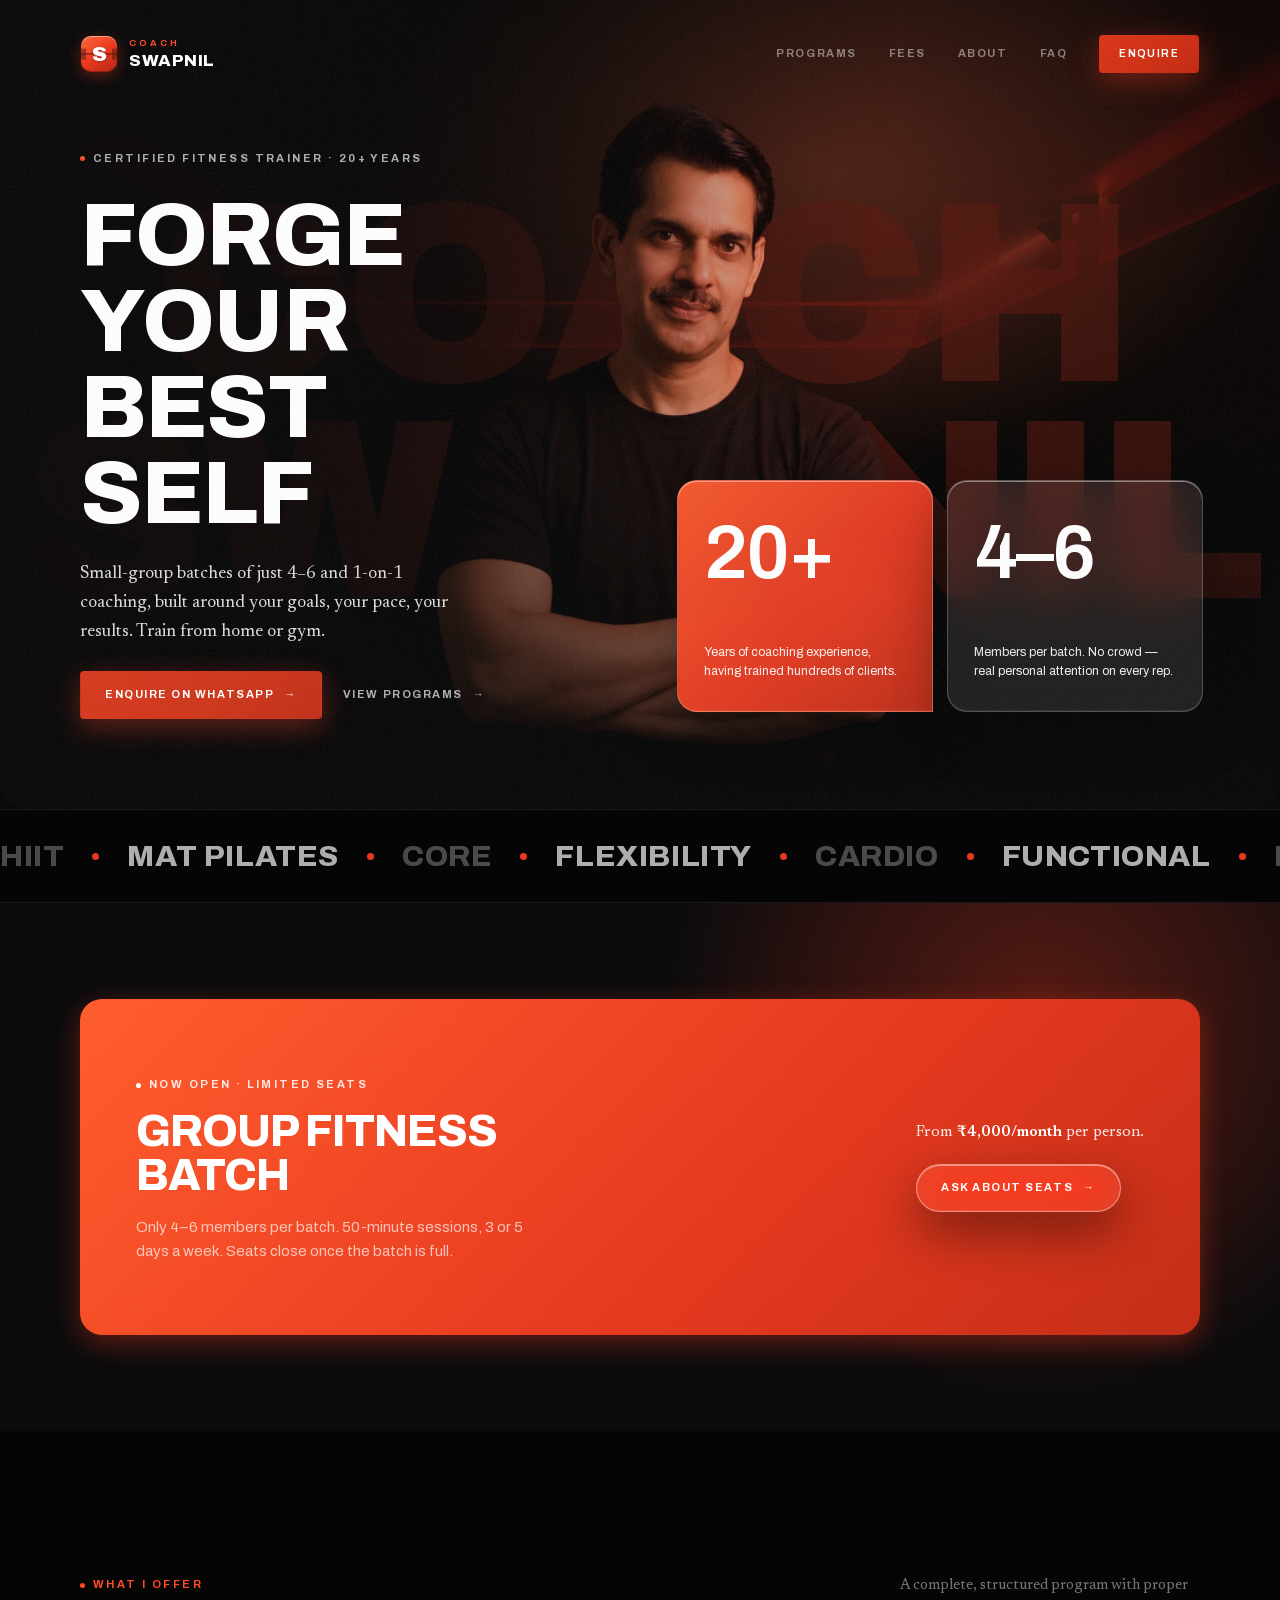
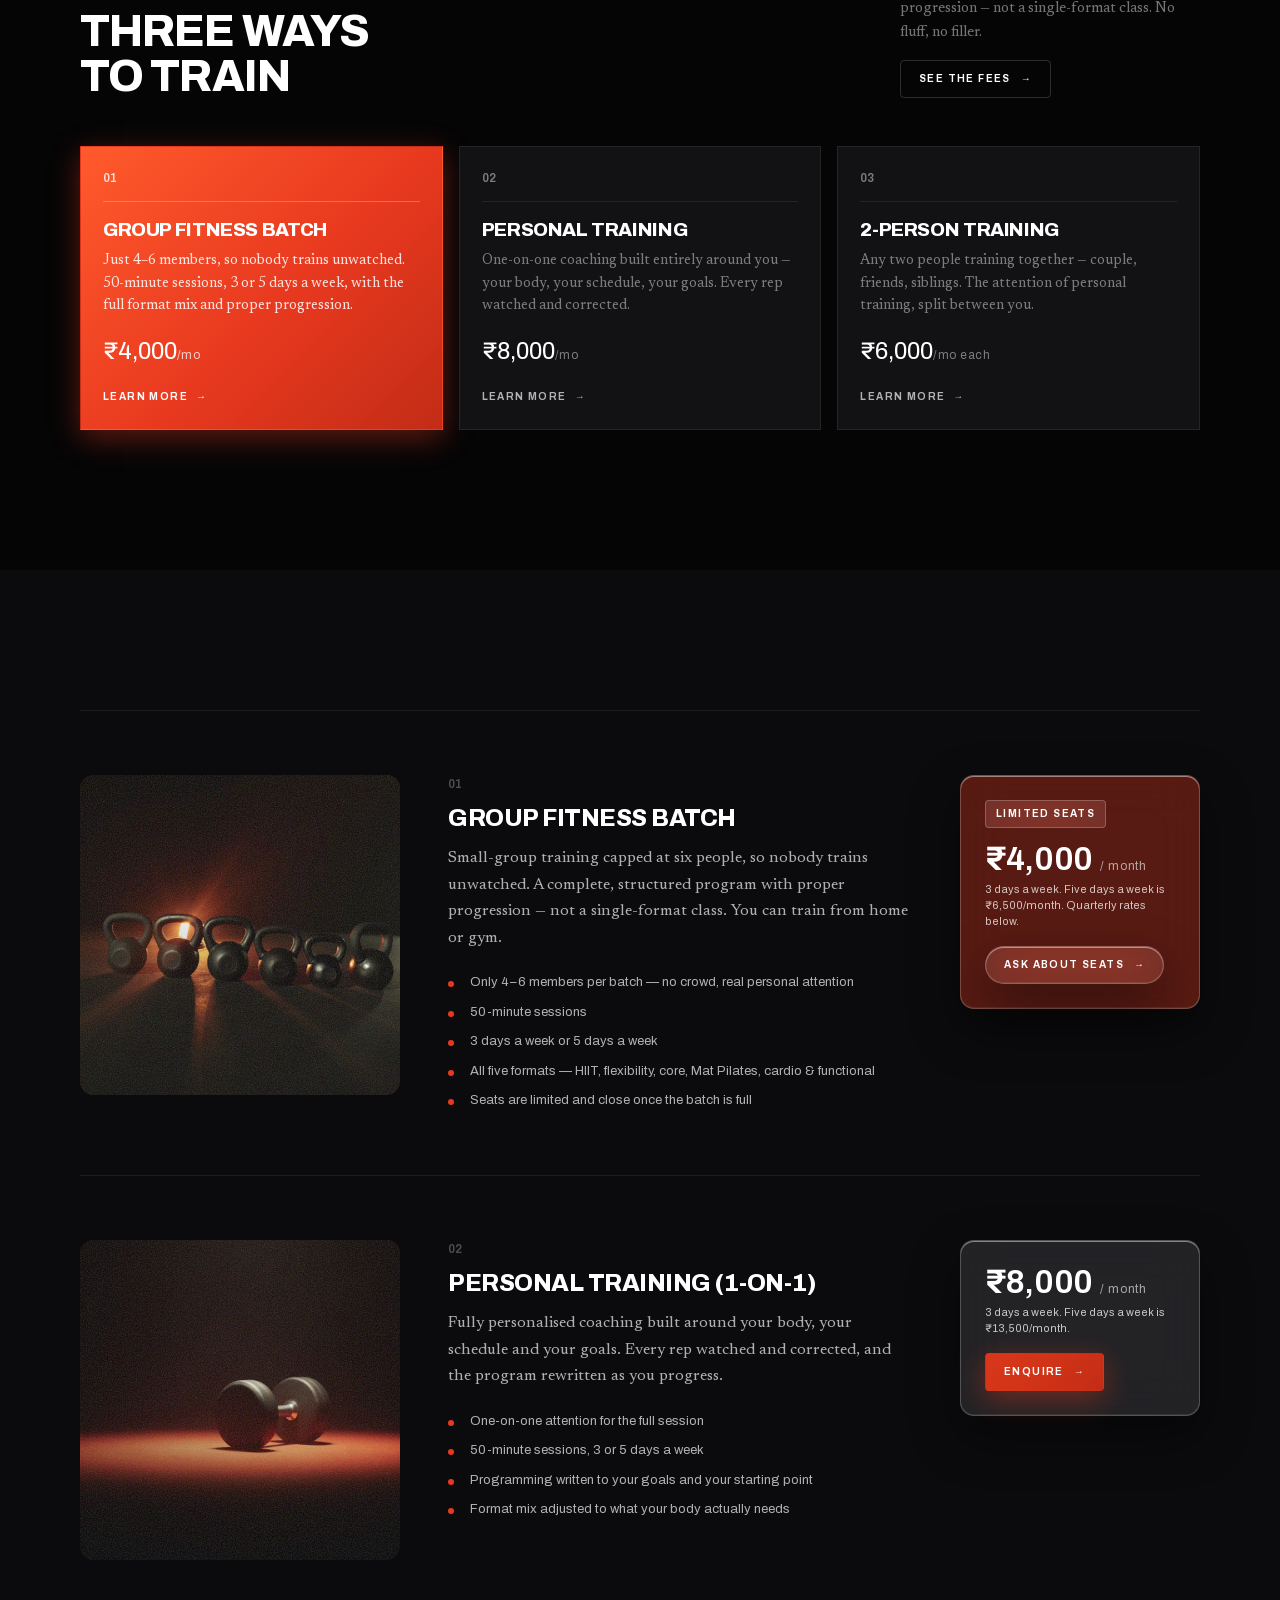
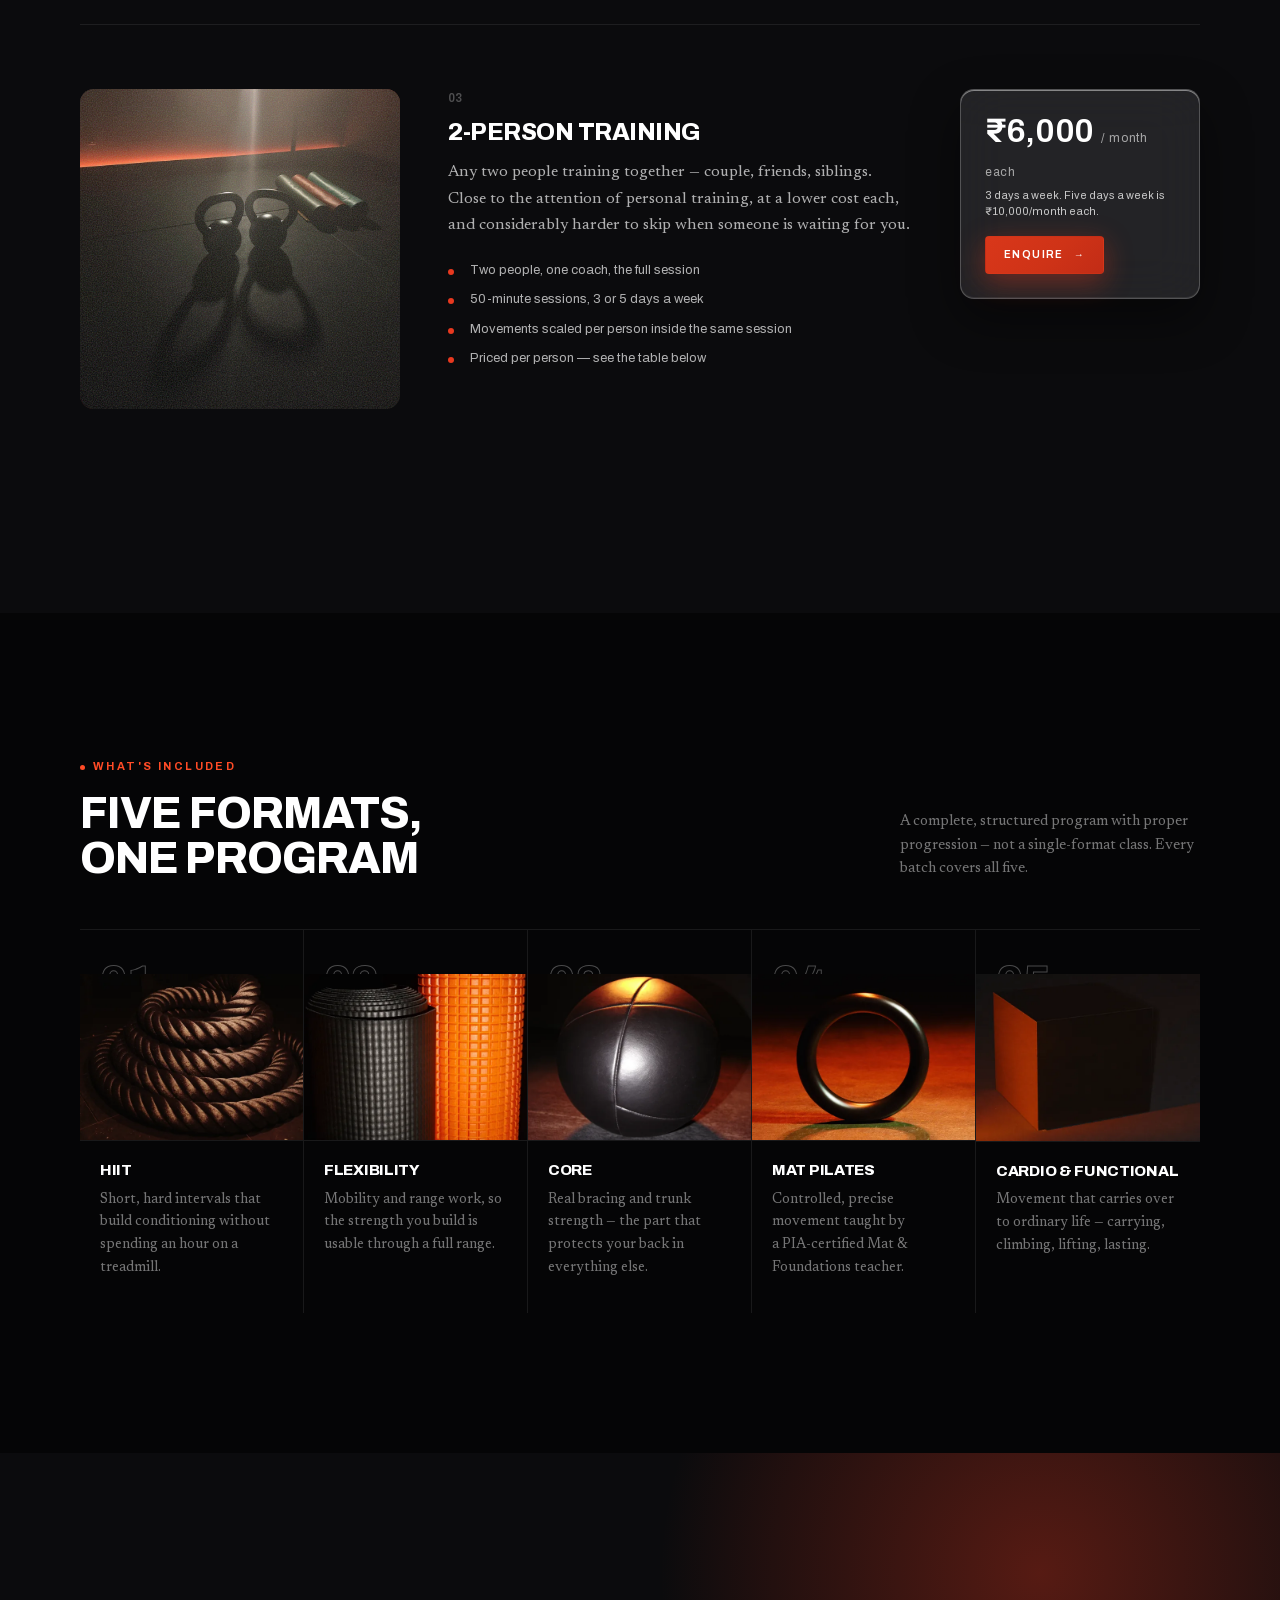
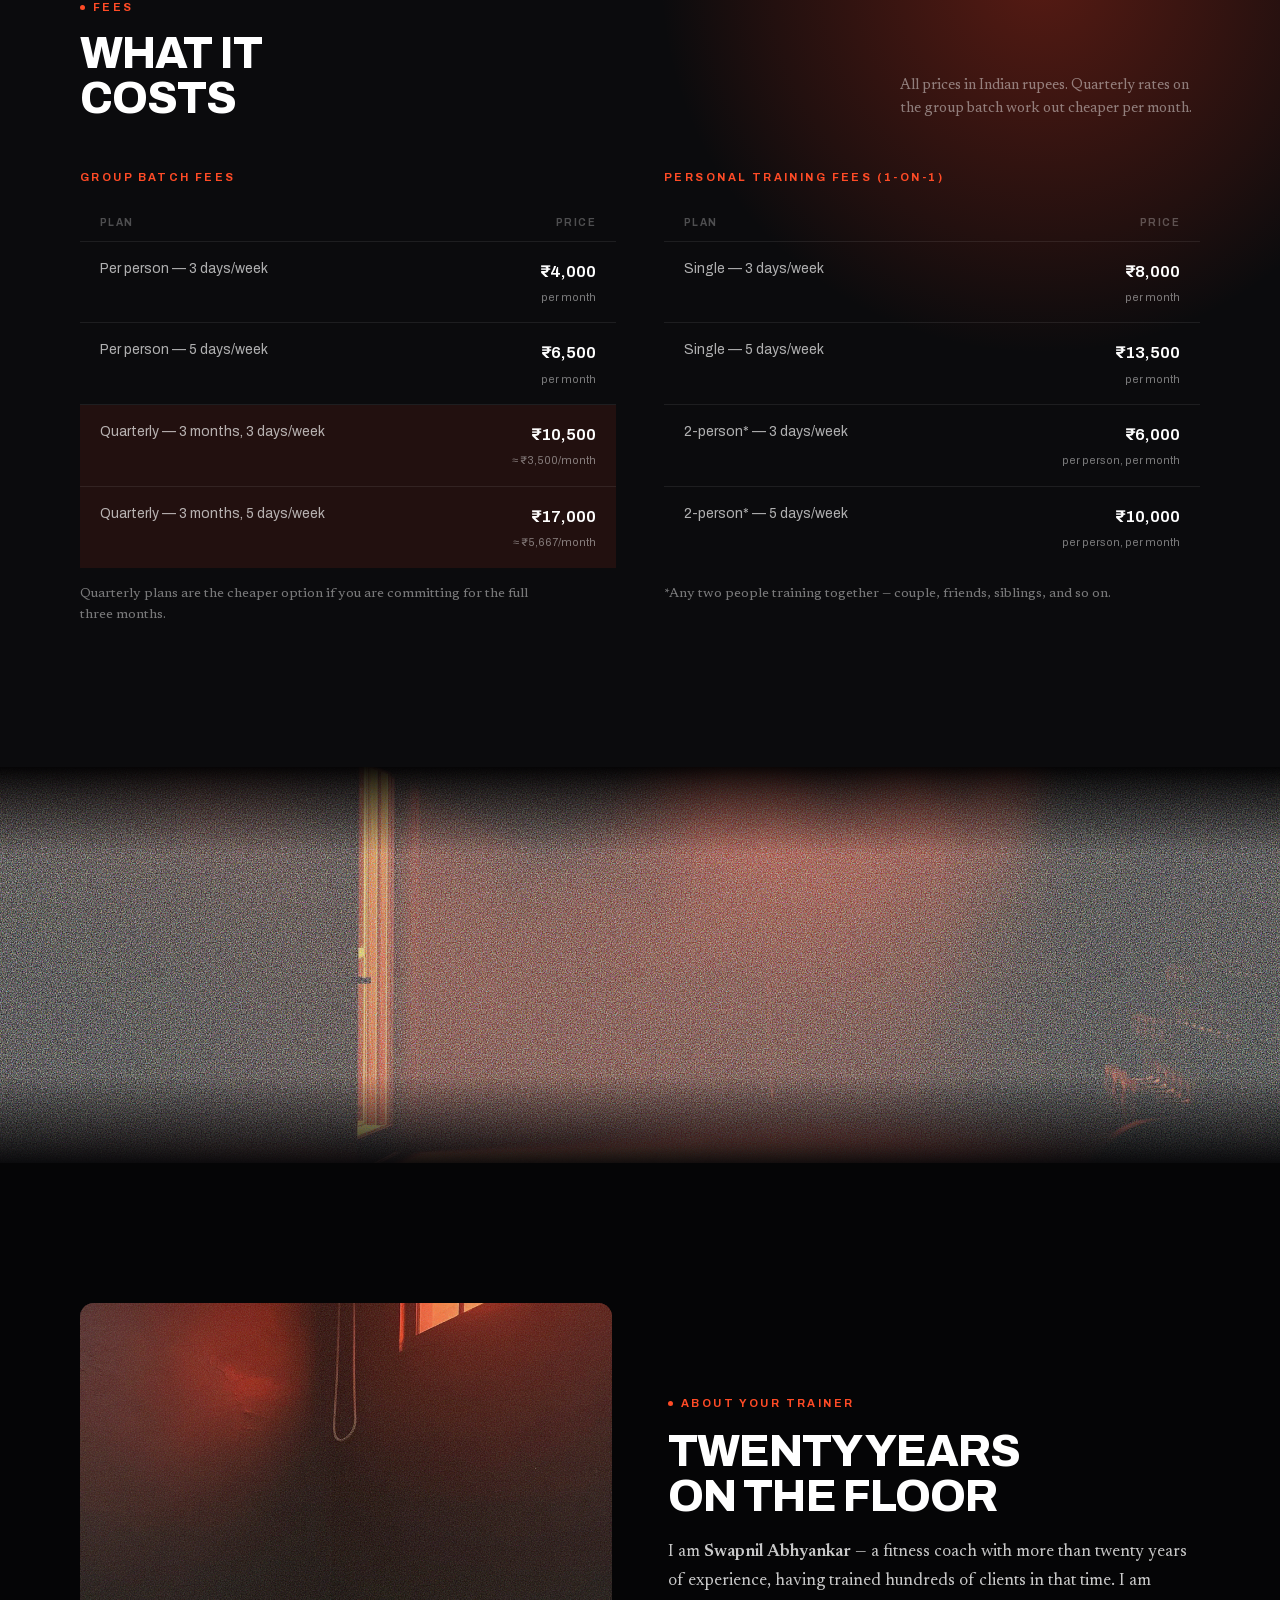
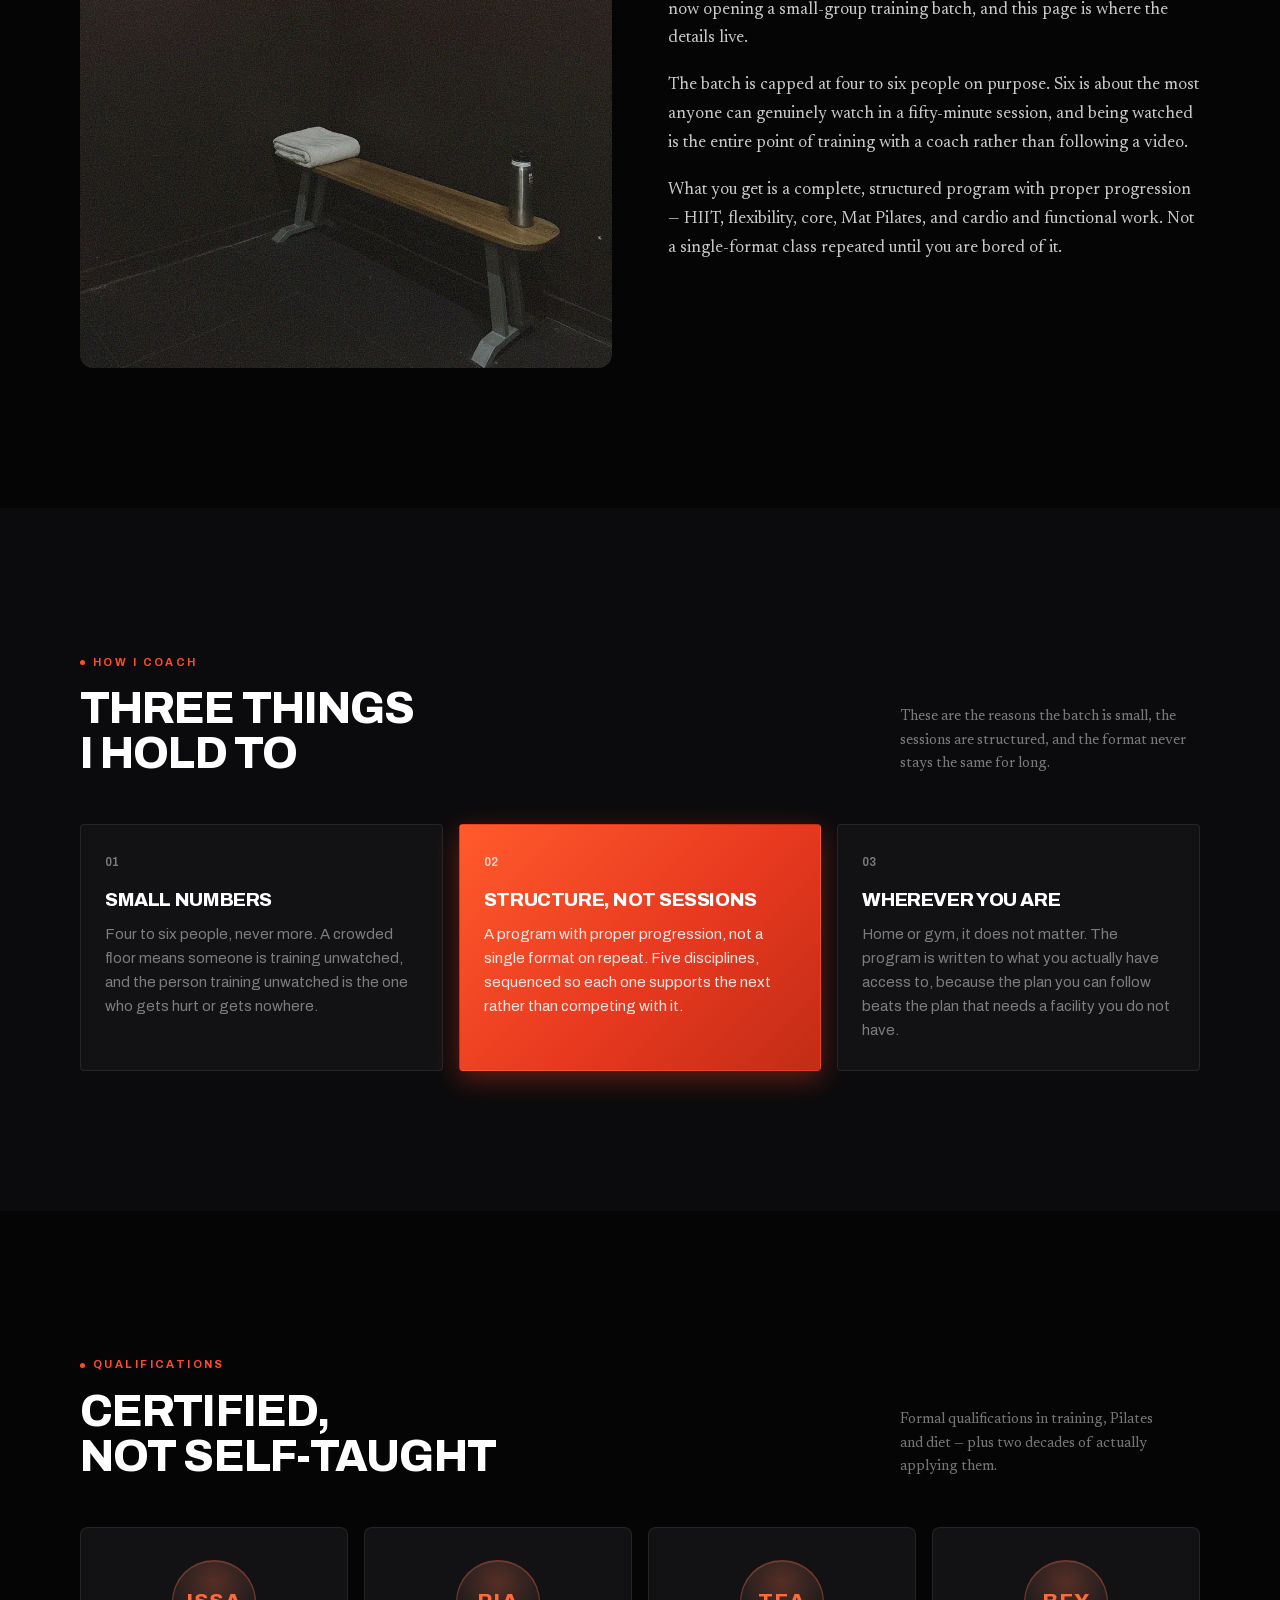
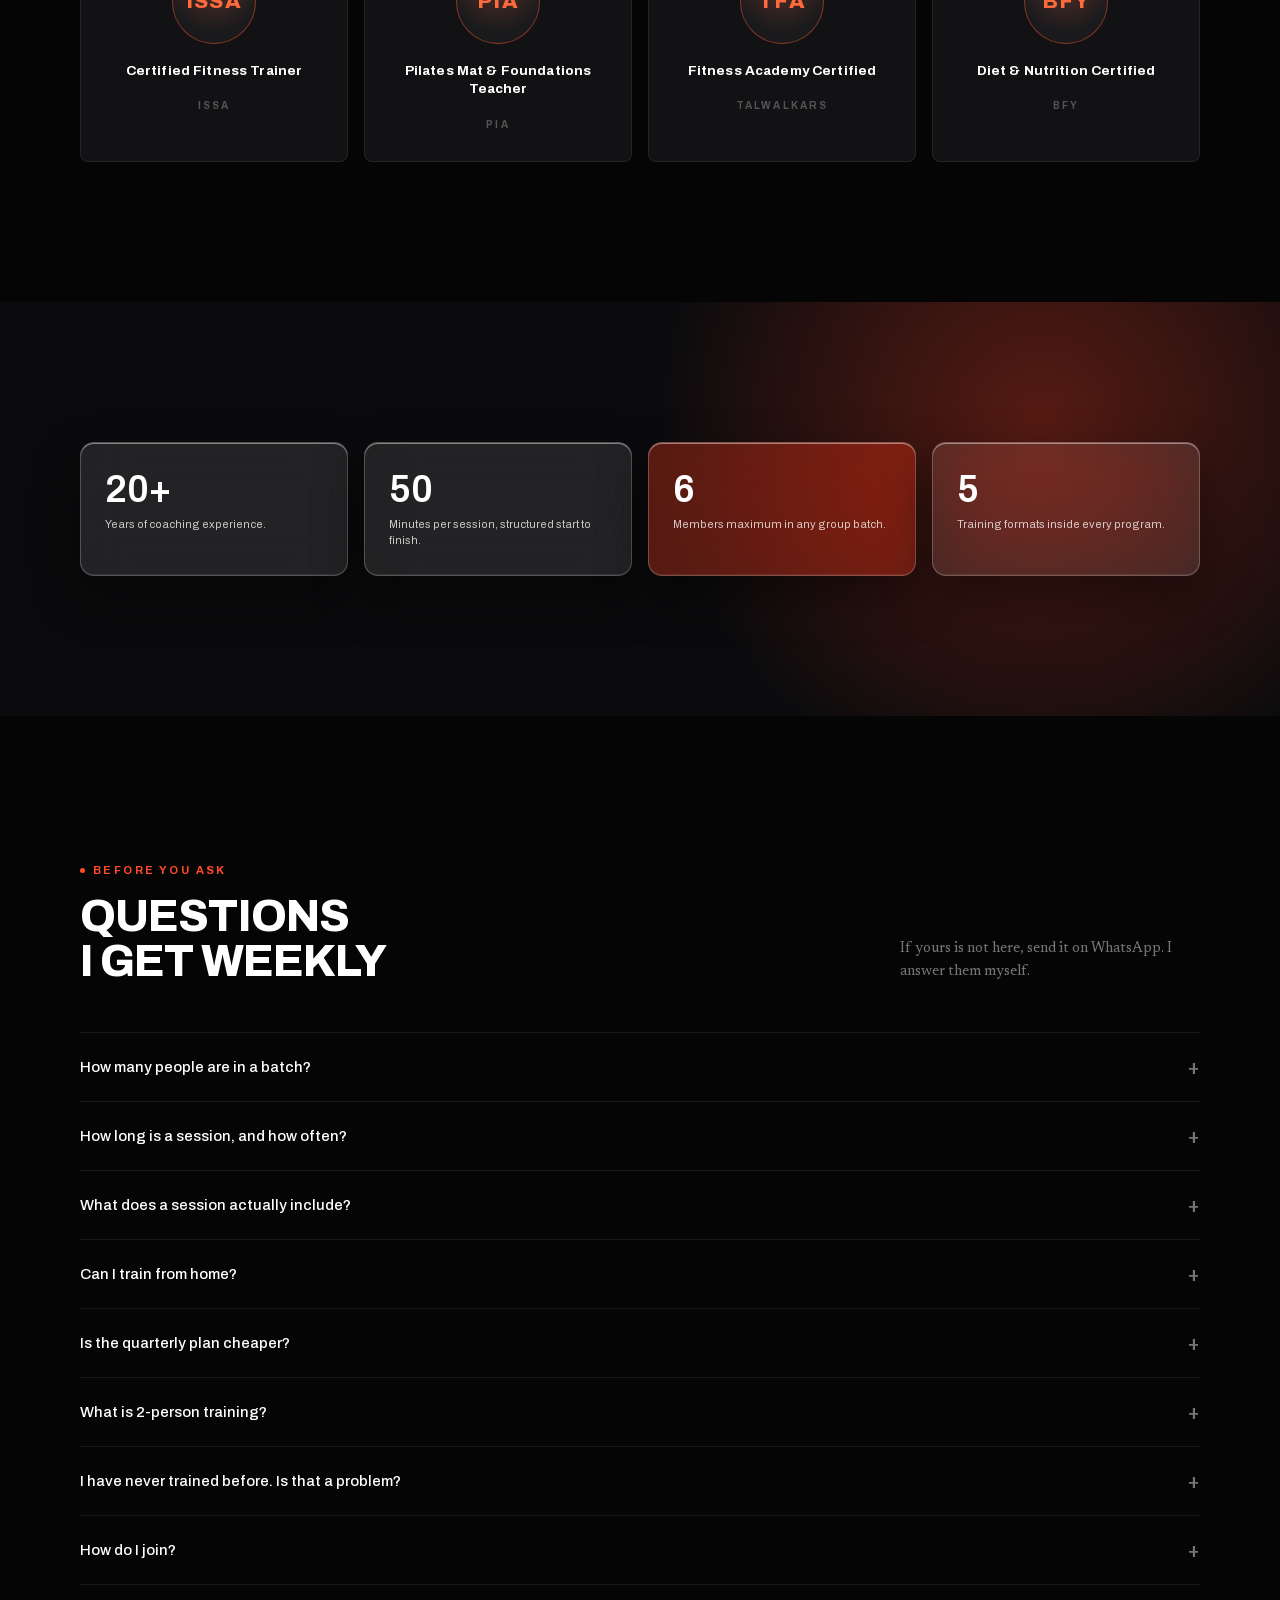
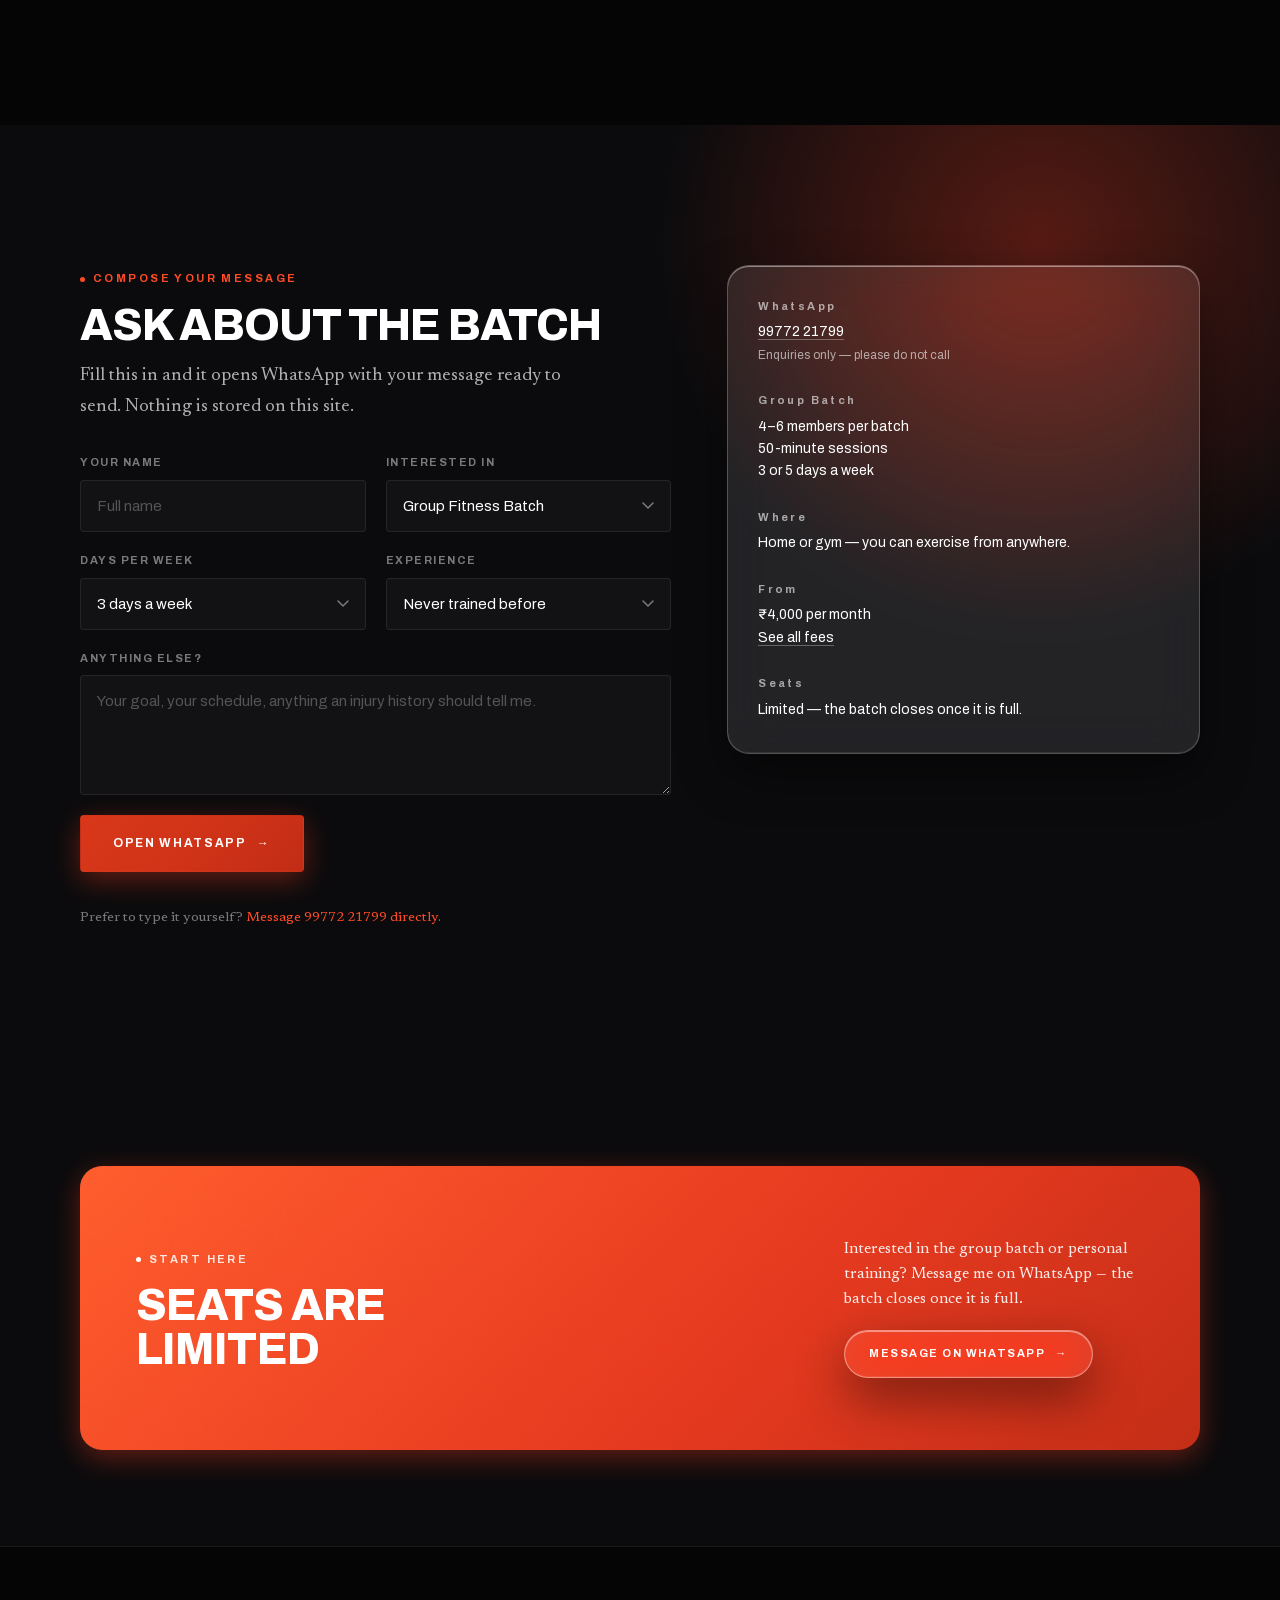
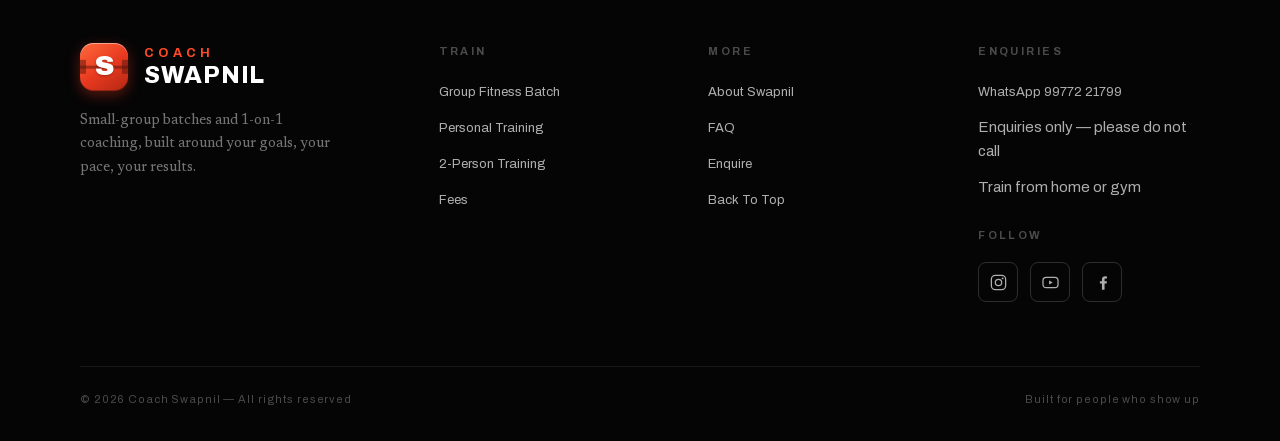
==== commit d0074a97: "Feedback pass: cert badges, full name, socials, more imagery 1. Certification badges. The bare list " ====
--- a/index.html
+++ b/index.html
@@ -36,9 +36,9 @@
      latin faces every view needs. latin-ext loads on demand via unicode-range. -->
 <link rel="preload" href="fonts/archivo-latin-normal.woff2" as="font" type="font/woff2" crossorigin>
 <link rel="preload" href="fonts/newsreader-latin-normal.woff2" as="font" type="font/woff2" crossorigin>
-<link rel="stylesheet" href="css/styles.css?v=20">
-<link rel="stylesheet" href="css/components.css?v=20">
-<link rel="stylesheet" href="css/layout.css?v=20">
+<link rel="stylesheet" href="css/styles.css?v=21">
+<link rel="stylesheet" href="css/components.css?v=21">
+<link rel="stylesheet" href="css/layout.css?v=21">
 <!-- Reveal tier, set before first paint so nothing flashes in then hides.
      .js-reveal   — scripting is on, so [data-reveal] may start hidden.
      .css-scroll  — scroll-driven animation is available; site.js then skips
@@ -275,26 +275,31 @@
       <div class="steps steps--5" data-reveal-stagger>
         <div class="step" data-reveal>
           <div class="step__index">01</div>
+          <span class="step__media"><img src="assets/format-hiit.webp" alt="" loading="lazy" width="560" height="420"></span>
           <h3>HIIT</h3>
           <p>Short, hard intervals that build conditioning without spending an hour on a treadmill.</p>
         </div>
         <div class="step" data-reveal>
           <div class="step__index">02</div>
+          <span class="step__media"><img src="assets/format-flexibility.webp" alt="" loading="lazy" width="560" height="420"></span>
           <h3>Flexibility</h3>
           <p>Mobility and range work, so the strength you build is usable through a full range.</p>
         </div>
         <div class="step" data-reveal>
           <div class="step__index">03</div>
+          <span class="step__media"><img src="assets/format-core.webp" alt="" loading="lazy" width="560" height="420"></span>
           <h3>Core</h3>
           <p>Real bracing and trunk strength — the part that protects your back in everything else.</p>
         </div>
         <div class="step" data-reveal>
           <div class="step__index">04</div>
+          <span class="step__media"><img src="assets/format-pilates.webp" alt="" loading="lazy" width="560" height="420"></span>
           <h3>Mat Pilates</h3>
           <p>Controlled, precise movement taught by a PIA-certified Mat &amp; Foundations teacher.</p>
         </div>
         <div class="step" data-reveal>
           <div class="step__index">05</div>
+          <span class="step__media"><img src="assets/format-functional.webp" alt="" loading="lazy" width="560" height="420"></span>
           <h3>Cardio &amp; Functional</h3>
           <p>Movement that carries over to ordinary life — carrying, climbing, lifting, lasting.</p>
         </div>
@@ -378,6 +383,12 @@
     </div>
   </section>
 
+  <!-- ============================== BAND ============================== -->
+  <!-- Decorative breather between the fee tables and the bio. -->
+  <div class="band" aria-hidden="true">
+    <img src="assets/band-studio.webp" alt="" loading="lazy" width="1920" height="1080">
+  </div>
+
   <!-- ============================== ABOUT ============================= -->
   <section class="section section--band" id="about" aria-labelledby="bioHead">
     <div class="shell">
@@ -389,7 +400,7 @@
           <span class="eyebrow">About Your Trainer</span>
           <h2 id="bioHead">Twenty Years
 On The Floor</h2>
-          <p>I am Swapnil — a fitness coach with more than twenty years of experience, having trained hundreds of clients in that time. I am now opening a small-group training batch, and this page is where the details live.</p>
+          <p>I am <strong>Swapnil Abhyankar</strong> — a fitness coach with more than twenty years of experience, having trained hundreds of clients in that time. I am now opening a small-group training batch, and this page is where the details live.</p>
           <p>The batch is capped at four to six people on purpose. Six is about the most anyone can genuinely watch in a fifty-minute session, and being watched is the entire point of training with a coach rather than following a video.</p>
           <p>What you get is a complete, structured program with proper progression — HIIT, flexibility, core, Mat Pilates, and cardio and functional work. Not a single-format class repeated until you are bored of it.</p>
         </div>
@@ -445,33 +456,34 @@
         </div>
       </div>
 
-      <ul class="creds" data-reveal>
-        <li>
-          <span class="creds__index">01</span>
-          <span class="creds__name">ISSA Certified Fitness Trainer</span>
-          <span class="creds__year">Certified</span>
-        </li>
-        <li>
-          <span class="creds__index">02</span>
-          <span class="creds__name">PIA Certified Pilates Mat &amp; Foundations Teacher</span>
-          <span class="creds__year">Certified</span>
-        </li>
-        <li>
-          <span class="creds__index">03</span>
-          <span class="creds__name">Talwalkars Fitness Academy Certified</span>
-          <span class="creds__year">Certified</span>
-        </li>
-        <li>
-          <span class="creds__index">04</span>
-          <span class="creds__name">BFY Diet Certified</span>
-          <span class="creds__year">Certified</span>
-        </li>
-        <li>
-          <span class="creds__index">05</span>
-          <span class="creds__name">20+ Years of Coaching Experience</span>
-          <span class="creds__year">Experience</span>
-        </li>
-      </ul>
+      <!-- LOGO SLOTS: each seal currently shows the awarding body's initials as
+           a typographic placeholder, NOT a facsimile of their logo. Swapnil can
+           download the official digital badges from his member portal at each
+           body; drop one in as
+             <span class="cert__seal"><img src="assets/cert-issa.png" alt="ISSA"></span>
+           and the ring masks it automatically. -->
+      <div class="cert-grid" data-reveal-stagger>
+        <div class="cert" data-reveal>
+          <span class="cert__seal">ISSA</span>
+          <span class="cert__name">Certified Fitness Trainer</span>
+          <span class="cert__label">ISSA</span>
+        </div>
+        <div class="cert" data-reveal>
+          <span class="cert__seal">PIA</span>
+          <span class="cert__name">Pilates Mat &amp; Foundations Teacher</span>
+          <span class="cert__label">PIA</span>
+        </div>
+        <div class="cert" data-reveal>
+          <span class="cert__seal">TFA</span>
+          <span class="cert__name">Fitness Academy Certified</span>
+          <span class="cert__label">Talwalkars</span>
+        </div>
+        <div class="cert" data-reveal>
+          <span class="cert__seal">BFY</span>
+          <span class="cert__name">Diet &amp; Nutrition Certified</span>
+          <span class="cert__label">BFY</span>
+        </div>
+      </div>
     </div>
   </section>
 
@@ -692,6 +704,28 @@
           <li>Enquiries only — please do not call</li>
           <li>Train from home or gym</li>
         </ul>
+
+        <!-- PLACEHOLDER LINKS — every href below is "#". Swap in the real
+             profile URLs, and delete any row Swapnil does not actually use.
+             A dead social icon costs more trust than a missing one. -->
+        <h4 style="margin-top:28px">Follow</h4>
+        <ul class="social">
+          <li>
+            <a href="#" aria-label="Instagram" title="Instagram — add link">
+              <svg viewBox="0 0 24 24" aria-hidden="true" focusable="false"><rect x="3" y="3" width="18" height="18" rx="5"/><circle cx="12" cy="12" r="4"/><circle cx="17.2" cy="6.8" r="1.2" fill="currentColor" stroke="none"/></svg>
+            </a>
+          </li>
+          <li>
+            <a href="#" aria-label="YouTube" title="YouTube — add link">
+              <svg viewBox="0 0 24 24" aria-hidden="true" focusable="false"><rect x="2.5" y="5.5" width="19" height="13" rx="4"/><path d="M10.2 9.4v5.2l4.6-2.6z" fill="currentColor" stroke="none"/></svg>
+            </a>
+          </li>
+          <li>
+            <a href="#" aria-label="Facebook" title="Facebook — add link">
+              <svg viewBox="0 0 24 24" aria-hidden="true" focusable="false"><path d="M14.6 21v-7.6h2.6l.4-3h-3V8.5c0-.9.3-1.5 1.6-1.5H17.7V4.3A21 21 0 0 0 15.3 4c-2.4 0-4 1.5-4 4.1v2.3H8.7v3h2.6V21z" fill="currentColor" stroke="none"/></svg>
+            </a>
+          </li>
+        </ul>
       </div>
     </div>
     <div class="footer__bar">
@@ -701,6 +735,6 @@
   </div>
 </footer>
 
-<script src="js/site.js?v=20"></script>
+<script src="js/site.js?v=21"></script>
 </body>
 </html>
--- a/css/styles.css
+++ b/css/styles.css
@@ -4,9 +4,9 @@
    NOTE: the ?v= query must be bumped here as well as on the <link> tags in the
    HTML. A version on styles.css alone does not invalidate these @imports, so
    token edits appear to have no effect until the browser is hard-reloaded. */
-@import './fonts.css?v=20';
-@import './tokens/typography.css?v=20';
-@import './tokens/colors.css?v=20';
-@import './tokens/spacing.css?v=20';
-@import './tokens/effects.css?v=20';
-@import './tokens/base.css?v=20';
+@import './fonts.css?v=21';
+@import './tokens/typography.css?v=21';
+@import './tokens/colors.css?v=21';
+@import './tokens/spacing.css?v=21';
+@import './tokens/effects.css?v=21';
+@import './tokens/base.css?v=21';
--- a/css/components.css
+++ b/css/components.css
@@ -245,6 +245,82 @@
 .program-card__price span{font-size:12px;font-weight:400;color:var(--fg-3);letter-spacing:0.04em}
 .program-card--highlight .program-card__price span{color:rgba(255,255,255,0.75)}
 .program-card .link-arrow{margin-top:18px}
+
+/* --- Certification badges ------------------------------------------------
+   The seal is a TYPOGRAPHIC placeholder — the awarding body's initials set in
+   the brand face inside a ring. It is deliberately not a facsimile of anyone's
+   logo: those are trademarks, and an invented cert mark misrepresents an
+   accreditation.
+
+   Most bodies issue official digital badges to the people they certify, so
+   Swapnil can almost certainly download the real ones from his ISSA / PIA /
+   Talwalkars / BFY member portals. To drop one in, put an <img> inside the
+   seal — it will be masked to the circle and needs no other change:
+     <span class="cert__seal"><img src="assets/cert-issa.png" alt="ISSA"></span>
+   ---------------------------------------------------------------------- */
+.cert-grid{display:grid;grid-template-columns:repeat(4,1fr);gap:16px}
+.cert{
+  display:flex;flex-direction:column;align-items:center;text-align:center;gap:18px;
+  padding:32px 22px 28px;
+  background:var(--surface-card);
+  border:1px solid var(--border-subtle);
+  border-radius:var(--radius-sm);
+  transition:background var(--dur-med) var(--ease-liquid),
+             transform var(--dur-med) var(--ease-liquid),
+             border-color var(--dur-med) var(--ease-liquid);
+}
+.cert:hover{
+  background:var(--surface-card-hover);
+  border-color:var(--border-accent);
+  transform:translateY(-2px);
+}
+.cert__seal{
+  position:relative;flex:none;
+  width:84px;height:84px;
+  display:grid;place-items:center;
+  border-radius:50%;overflow:hidden;
+  border:1px solid rgba(255,90,44,0.45);
+  background:
+    radial-gradient(circle at 50% 26%,rgba(255,106,61,0.26) 0%,transparent 68%),
+    var(--black-3);
+  box-shadow:inset 0 1px 0 rgba(255,255,255,0.10);
+  font-family:var(--font-display);font-weight:800;font-size:21px;
+  letter-spacing:0.06em;color:var(--ember-400);
+}
+.cert__seal img{width:100%;height:100%;object-fit:contain;padding:14px;background:#fff}
+.cert__name{
+  font-family:var(--font-body);font-weight:700;font-size:13.5px;
+  line-height:1.4;color:#fff;letter-spacing:0.01em;
+}
+.cert__label{
+  font-family:var(--font-body);font-size:10px;font-weight:700;
+  letter-spacing:0.22em;text-transform:uppercase;color:var(--fg-4);
+}
+@media (max-width:900px){.cert-grid{grid-template-columns:repeat(2,1fr)}}
+@media (max-width:460px){
+  .cert-grid{grid-template-columns:1fr}
+  .cert{flex-direction:row;text-align:left;gap:18px;padding:20px}
+  .cert__seal{width:60px;height:60px;font-size:16px}
+}
+
+/* --- Social links --------------------------------------------------------
+   Every href is "#" until real profile URLs exist. See the note in the markup.
+   ---------------------------------------------------------------------- */
+.social{display:flex !important;gap:12px;list-style:none;margin:0;padding:0}
+.social a{
+  display:grid;place-items:center;width:40px;height:40px;
+  border:1px solid var(--border-strong);border-radius:var(--radius-sm);
+  color:var(--fg-2);
+  transition:color var(--dur-fast) var(--ease-liquid),
+             border-color var(--dur-fast) var(--ease-liquid),
+             background var(--dur-fast) var(--ease-liquid),
+             transform var(--dur-fast) var(--ease-liquid);
+}
+.social a:hover{
+  color:#fff;border-color:var(--border-accent);
+  background:rgba(232,57,31,0.14);transform:translateY(-1px);
+}
+.social svg{width:19px;height:19px;fill:none;stroke:currentColor;stroke-width:1.6}
 
 /* --- Fee table ---------------------------------------------------------- */
 .fees{width:100%;border-collapse:collapse;text-align:left}
--- a/css/layout.css
+++ b/css/layout.css
@@ -389,6 +389,51 @@
 .step:hover .step__index{-webkit-text-stroke-color:var(--ember-500)}
 .step h3{font-size:17px;margin:22px 0 10px}
 .step p{margin:0;font-size:14.5px;color:var(--fg-3);line-height:1.62}
+/* Thumbnail at the head of a step card. Bleeds to the card's edges by
+   cancelling its padding, so the image meets the dividing rules. */
+.step__media{
+  display:block;margin:-30px -20px 22px;
+  aspect-ratio:4/3;overflow:hidden;
+  border-bottom:1px solid var(--border-subtle);
+}
+.step__media img{
+  width:100%;height:100%;object-fit:cover;display:block;
+  transition:transform var(--dur-slow) var(--ease-liquid);
+}
+.step:hover .step__media img{transform:scale(1.05)}
+
+/* --- Full-bleed band ------------------------------------------------------
+   A breather between two dense text sections. Decorative only, so the image
+   carries an empty alt and the section is hidden from assistive tech. */
+.band{
+  position:relative;overflow:hidden;
+  height:min(44vh,400px);
+  background:var(--black-0);
+}
+.band img{width:100%;height:100%;object-fit:cover;display:block}
+/* Feathers into the bands above and below so it reads as part of the page
+   rather than a pasted-in rectangle. */
+.band::after{
+  content:"";position:absolute;inset:0;pointer-events:none;
+  background:
+    linear-gradient(to bottom,var(--black-0) 0%,transparent 22%,transparent 78%,var(--black-1) 100%),
+    var(--grain);
+  opacity:0.96;
+}
+@supports (animation-timeline:view()){
+  @media (prefers-reduced-motion:no-preference){
+    .band img{
+      animation:band-drift linear both;
+      animation-timeline:view();
+      animation-range:cover 0% cover 100%;
+    }
+  }
+}
+@keyframes band-drift{
+  from{transform:scale(1.12) translateY(-2%)}
+  to{transform:scale(1.12) translateY(2%)}
+}
+
 .steps--5{grid-template-columns:repeat(5,1fr)}
 .steps--5 .step{padding:30px 20px 34px}
 .steps--5 .step h3{font-size:15px}
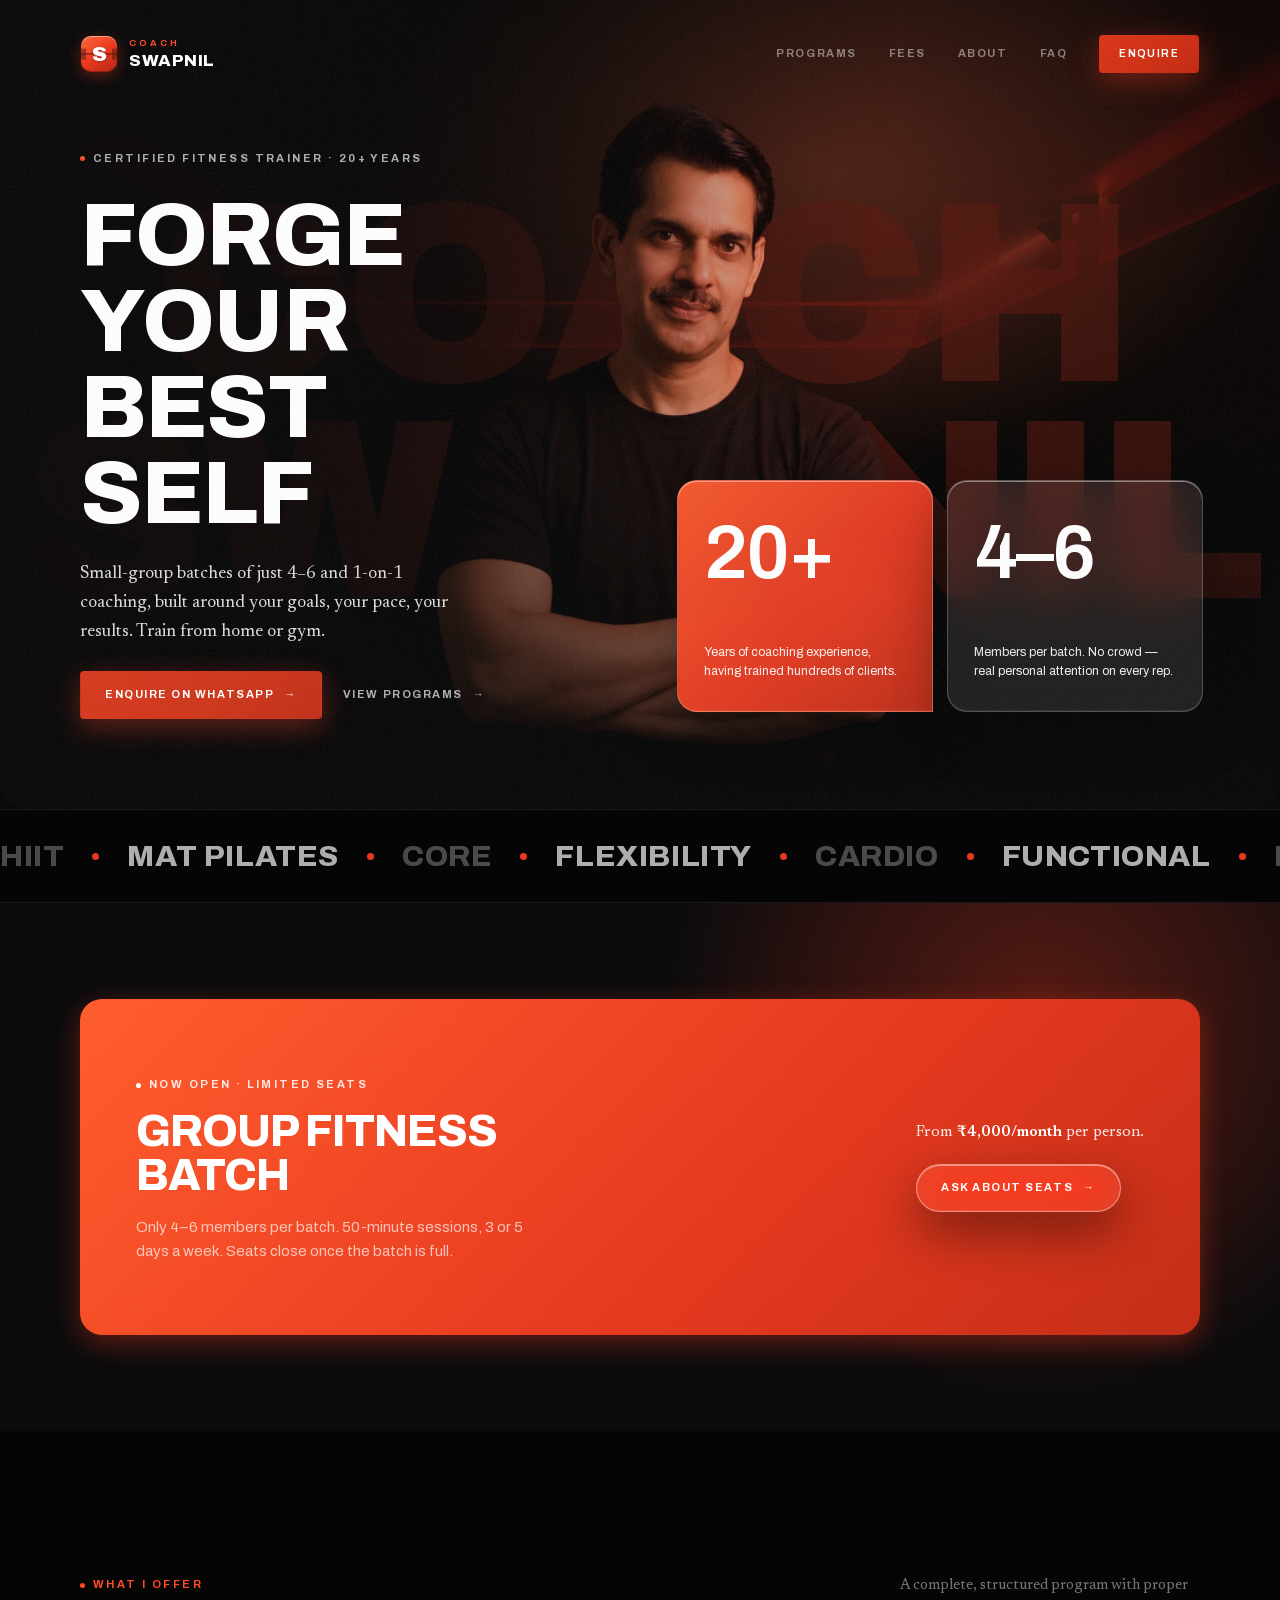
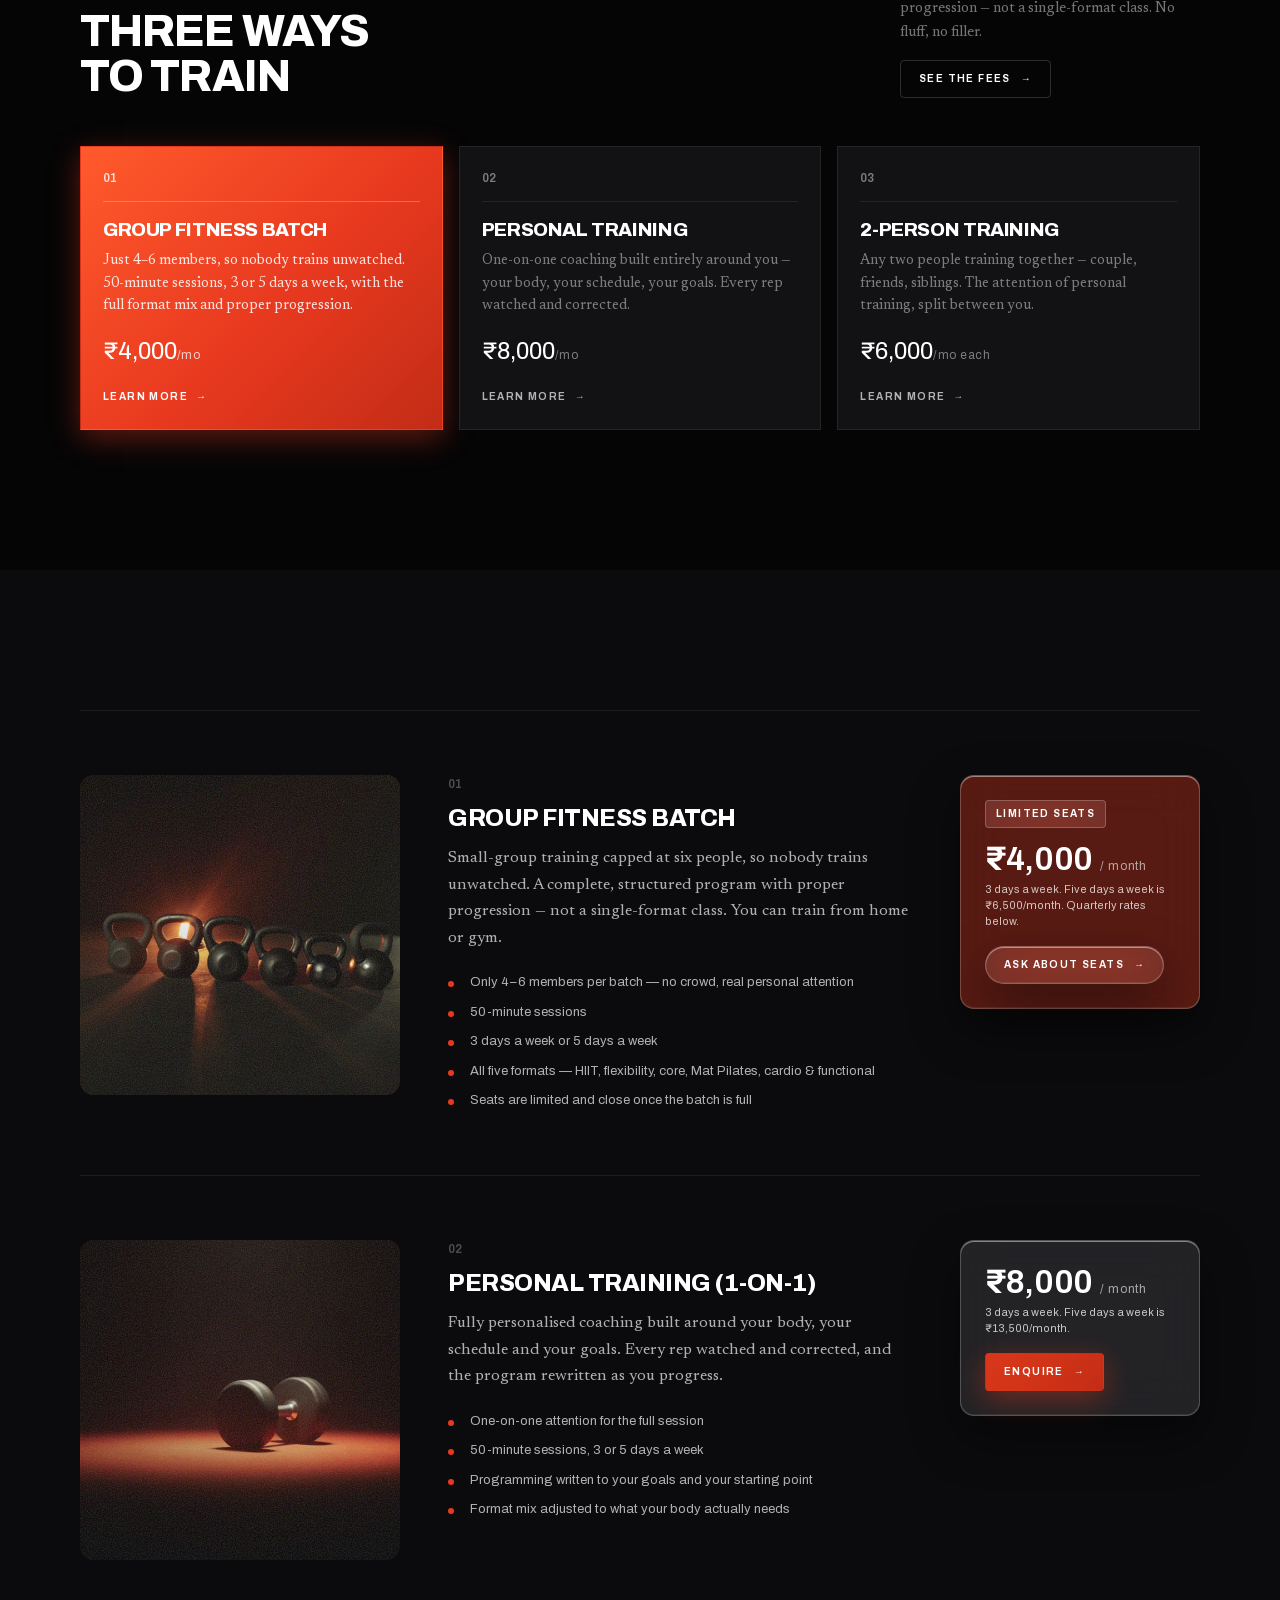
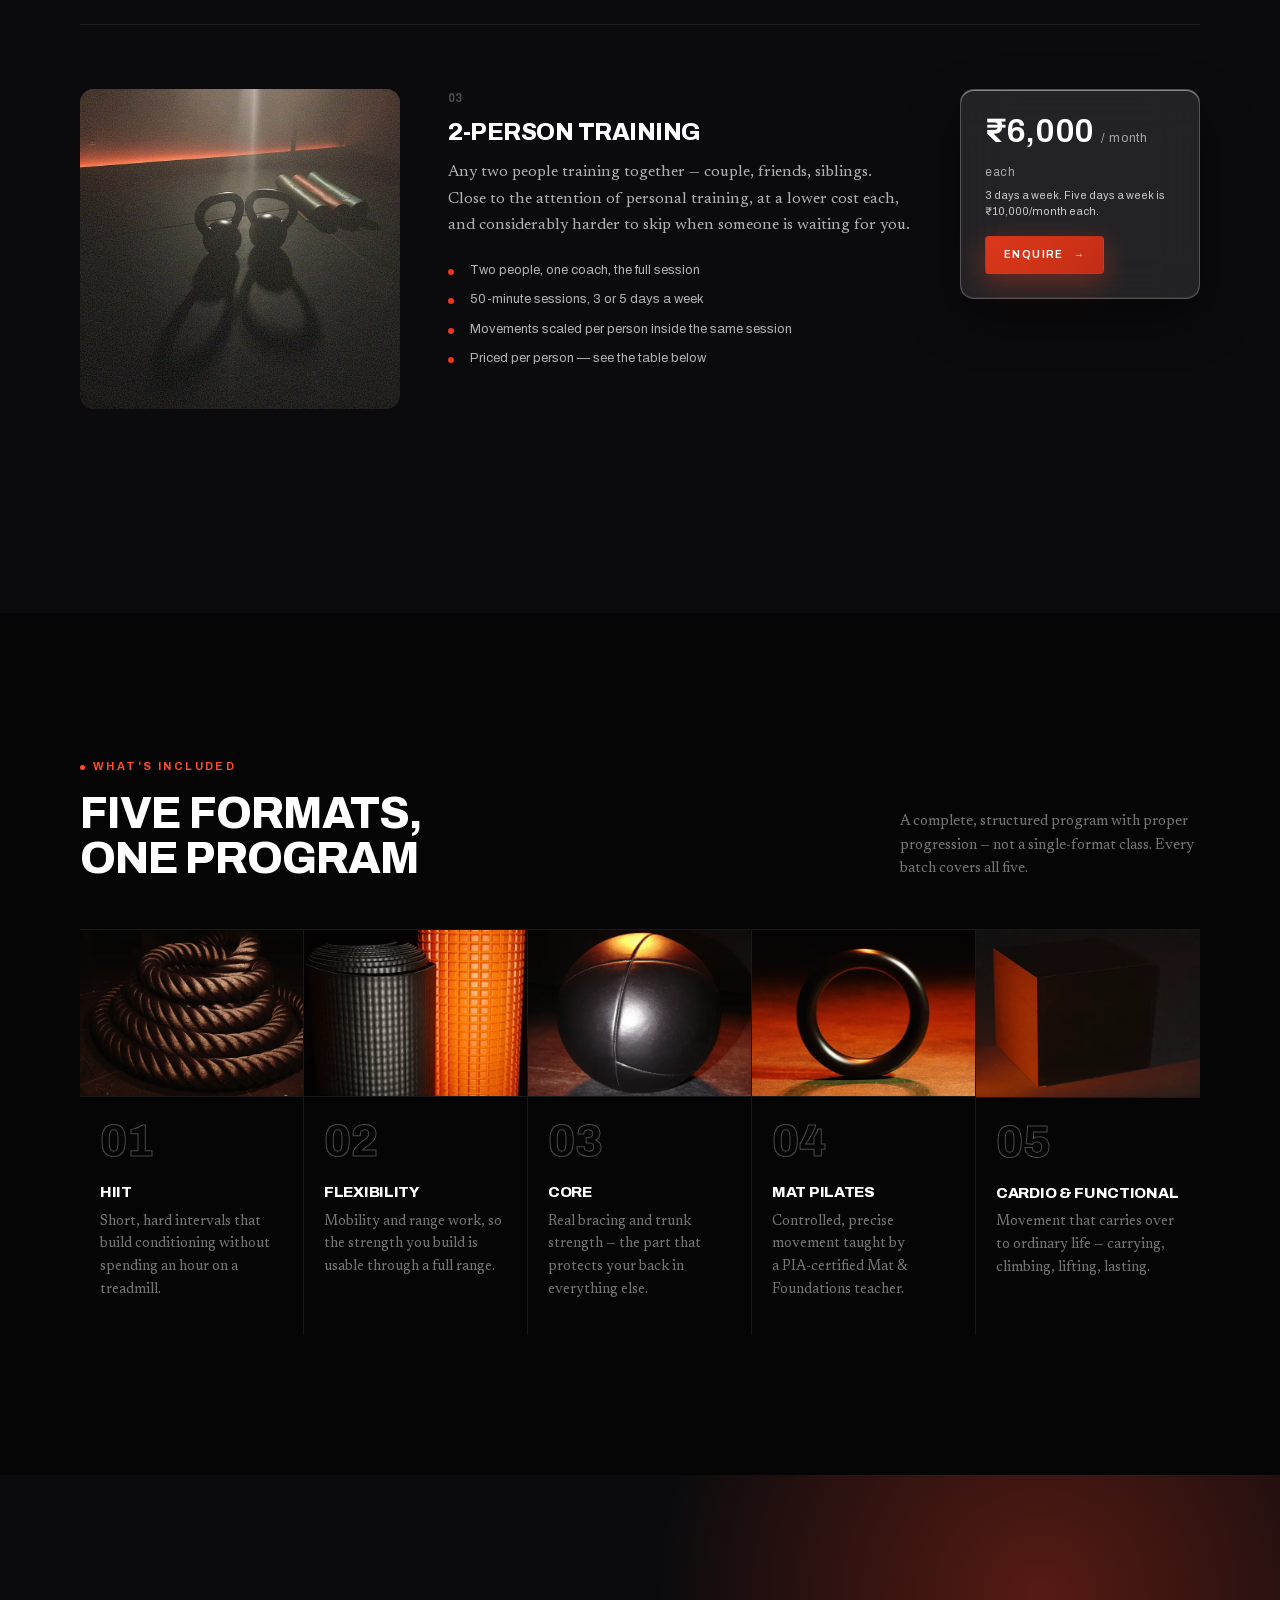
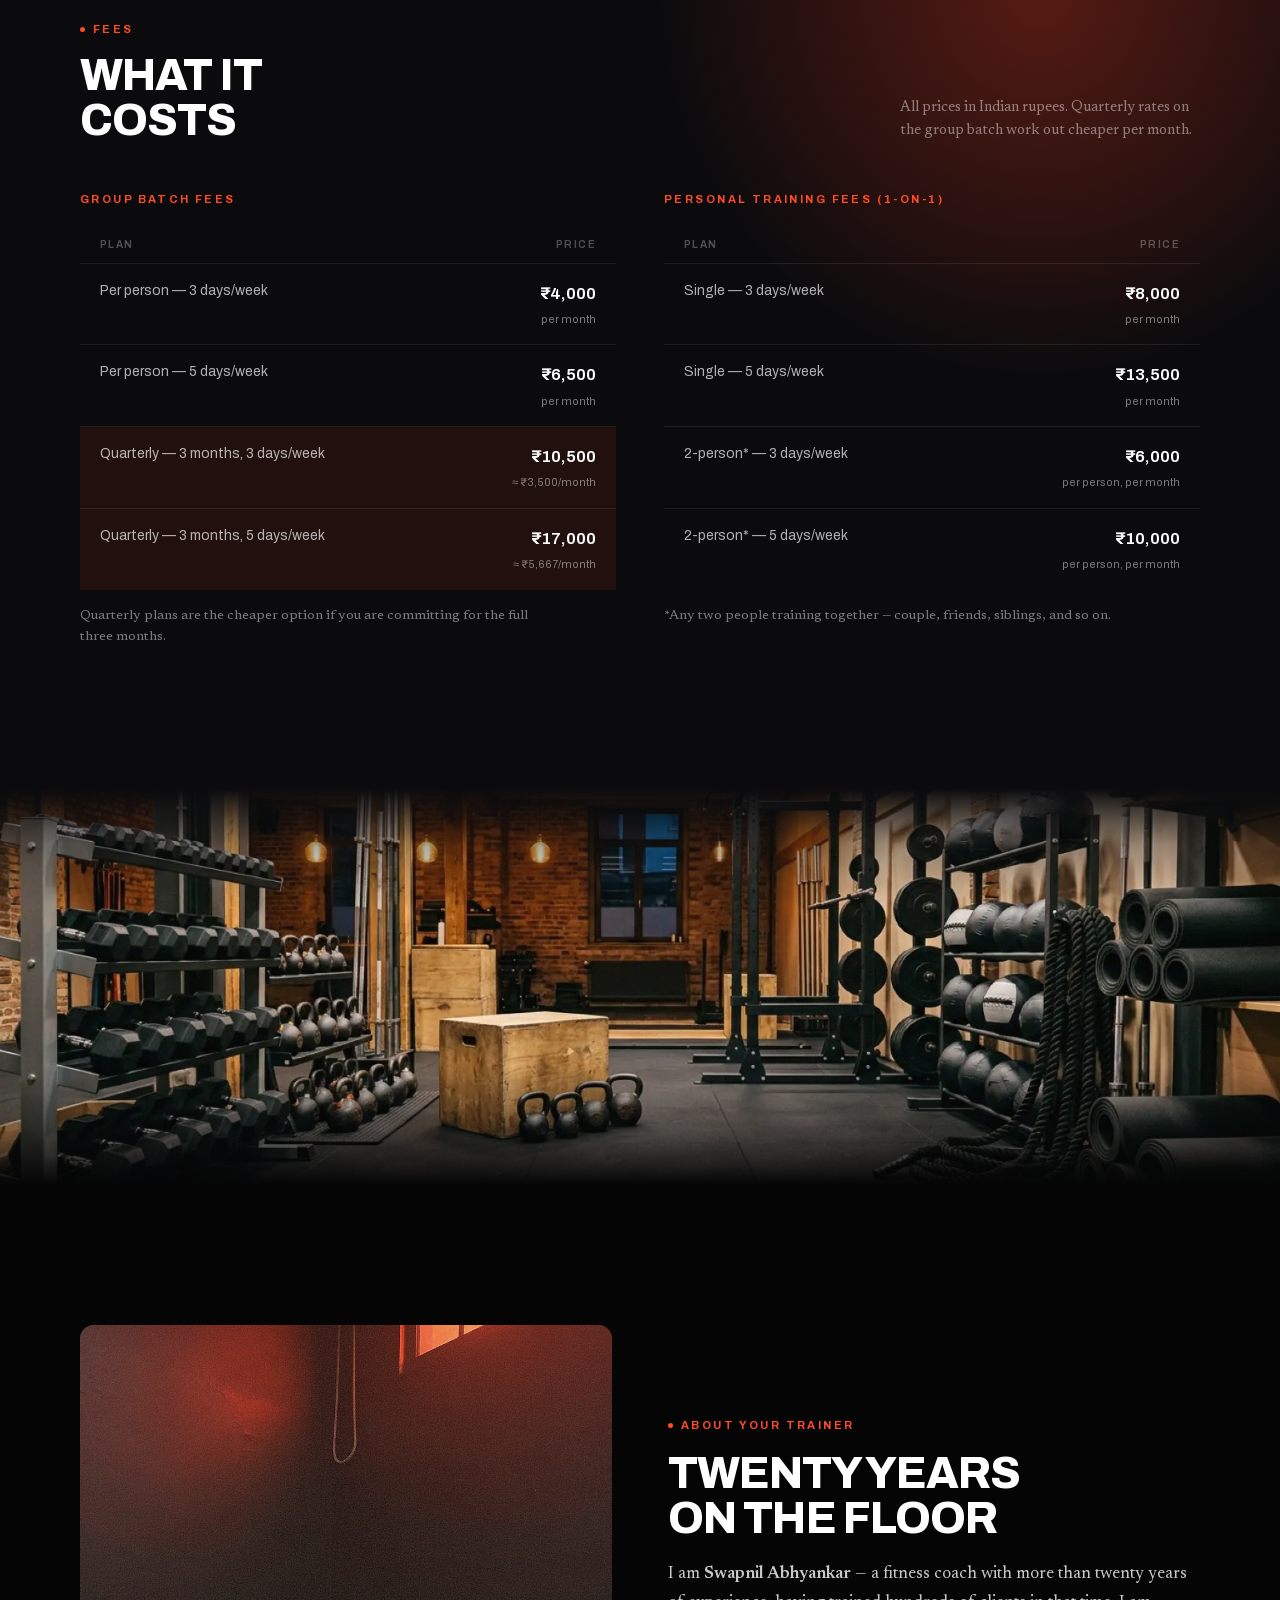
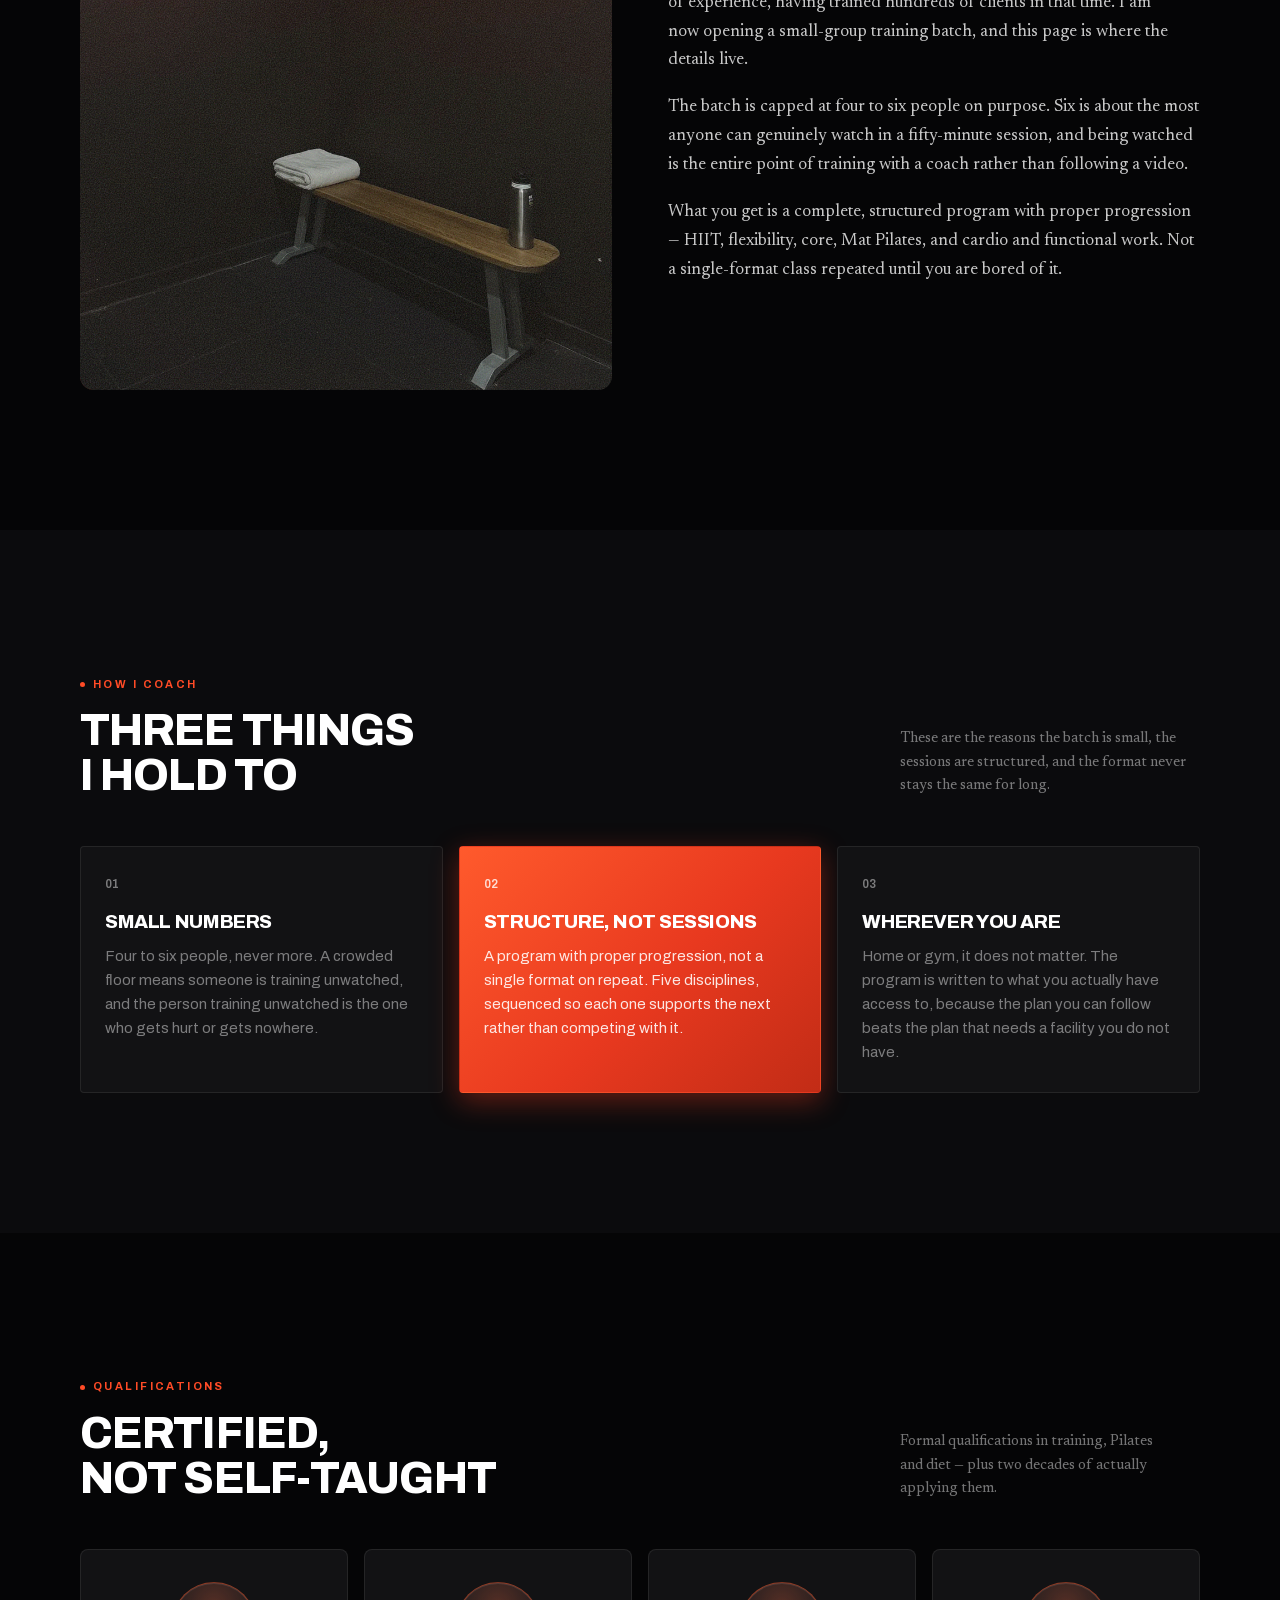
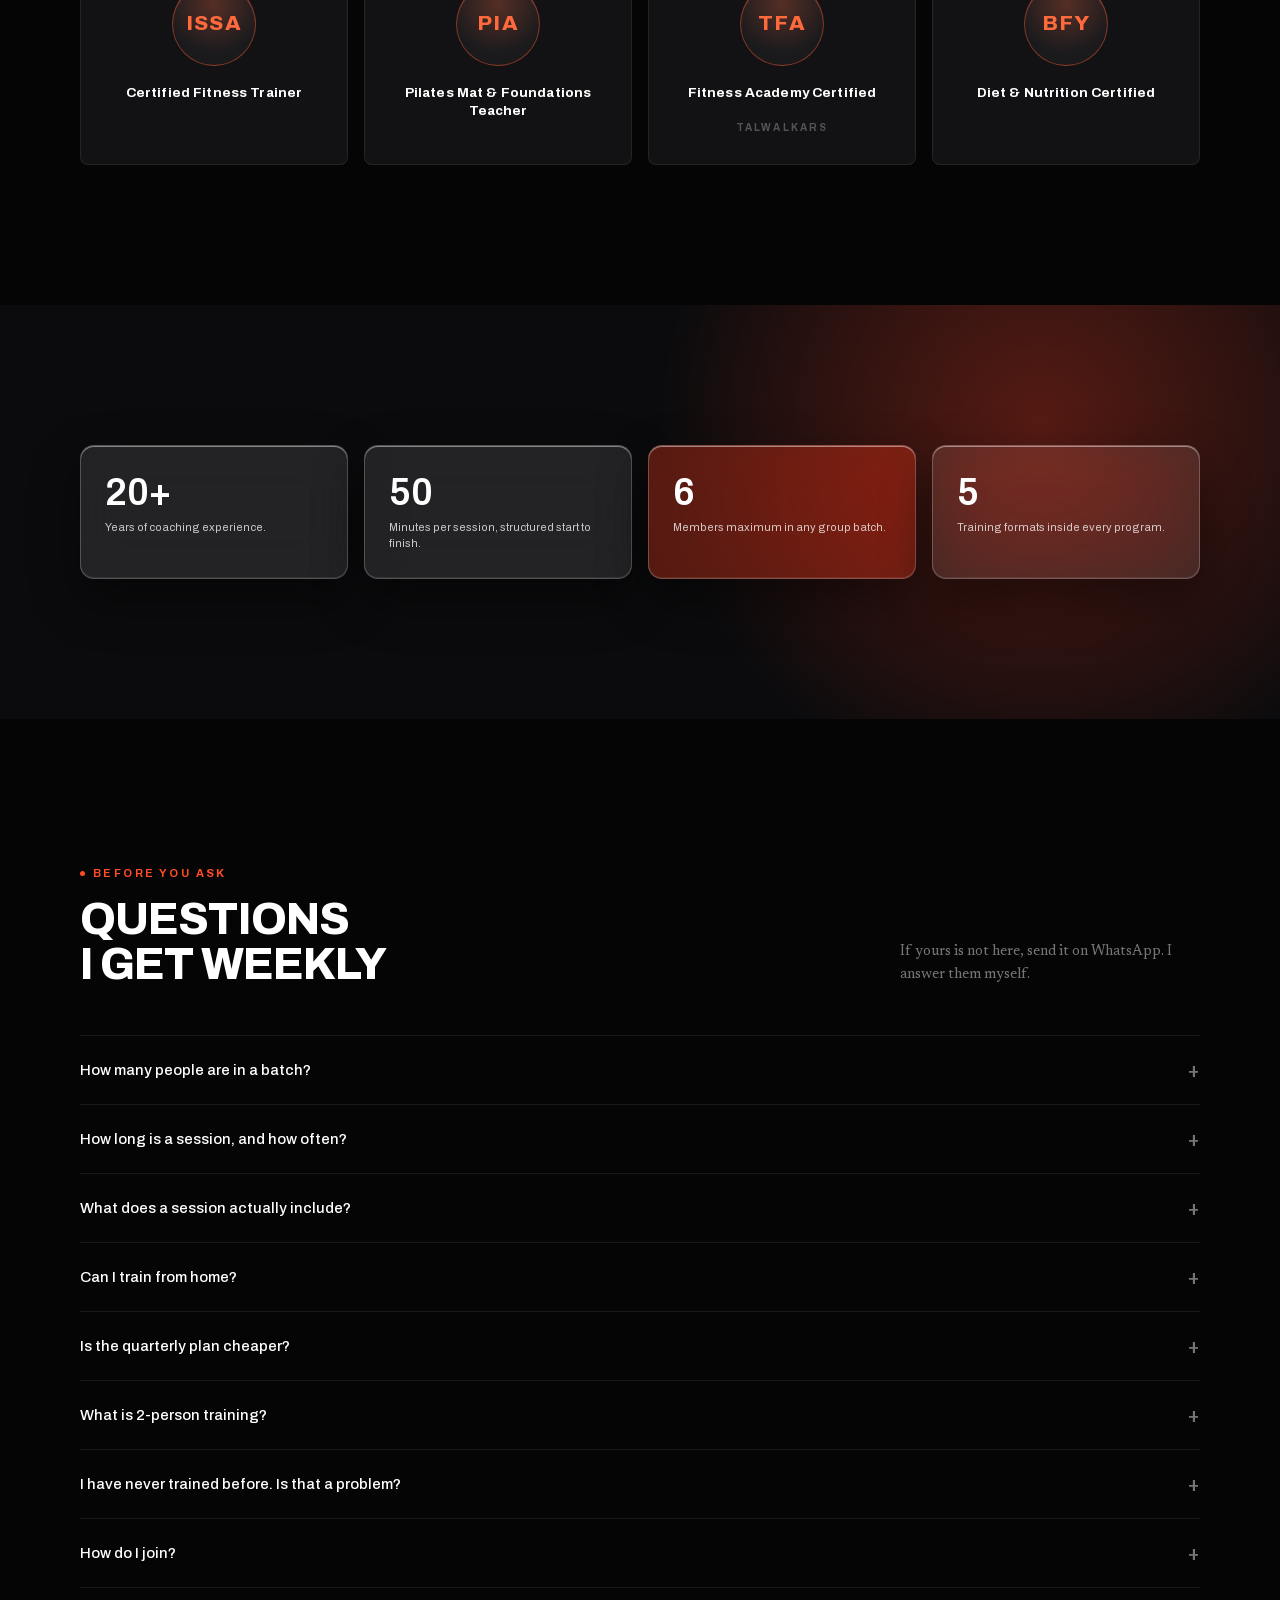
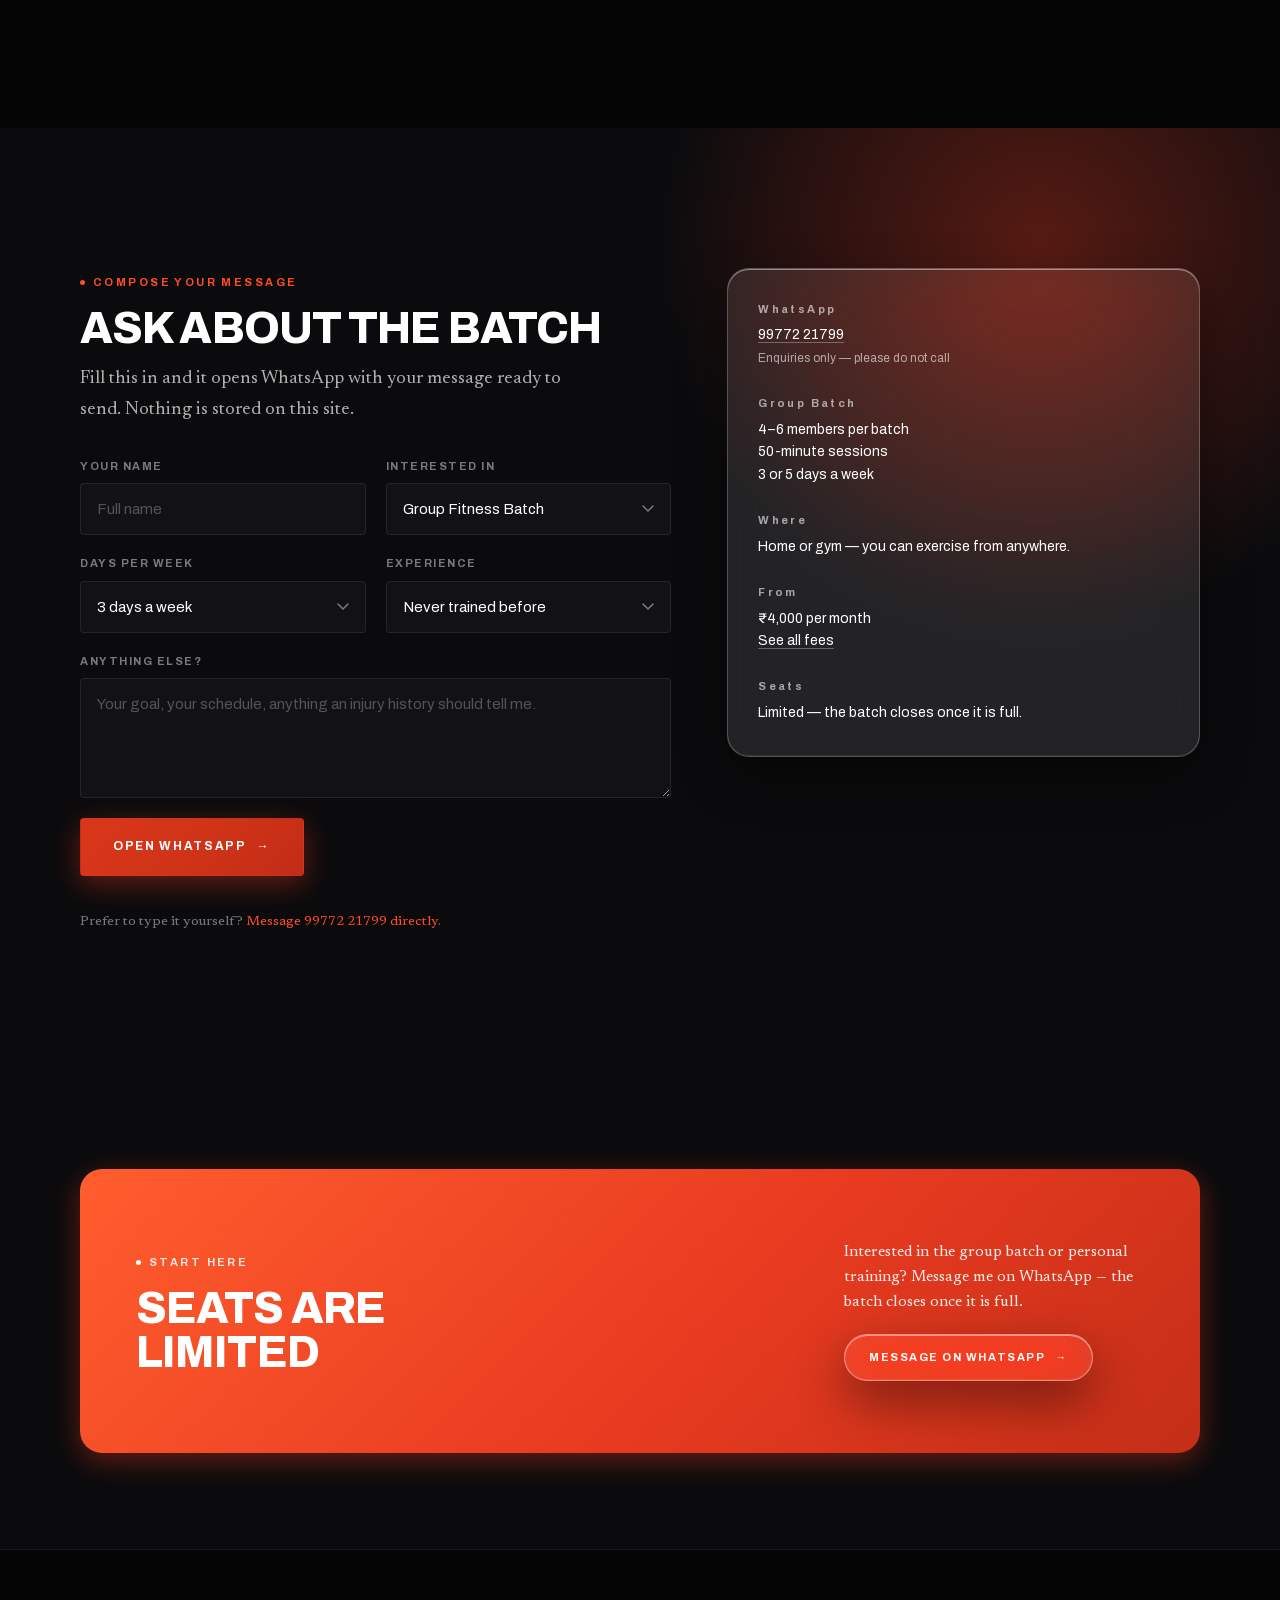
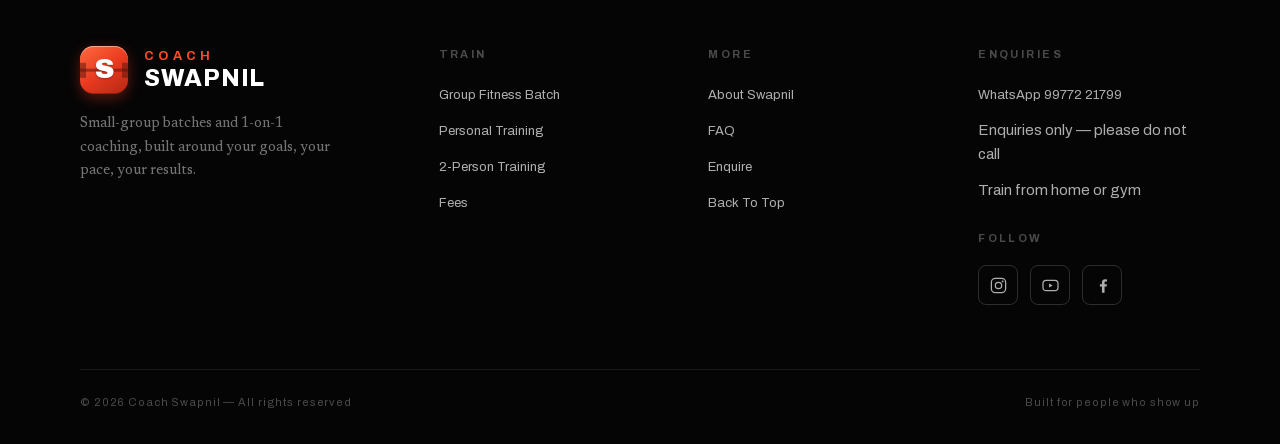
==== commit a01deb1b: "QA pass: fix clipped step numbers, inverted band fade, duplicate cert captions Four defects found re" ====
--- a/index.html
+++ b/index.html
@@ -36,9 +36,9 @@
      latin faces every view needs. latin-ext loads on demand via unicode-range. -->
 <link rel="preload" href="fonts/archivo-latin-normal.woff2" as="font" type="font/woff2" crossorigin>
 <link rel="preload" href="fonts/newsreader-latin-normal.woff2" as="font" type="font/woff2" crossorigin>
-<link rel="stylesheet" href="css/styles.css?v=21">
-<link rel="stylesheet" href="css/components.css?v=21">
-<link rel="stylesheet" href="css/layout.css?v=21">
+<link rel="stylesheet" href="css/styles.css?v=22">
+<link rel="stylesheet" href="css/components.css?v=22">
+<link rel="stylesheet" href="css/layout.css?v=22">
 <!-- Reveal tier, set before first paint so nothing flashes in then hides.
      .js-reveal   — scripting is on, so [data-reveal] may start hidden.
      .css-scroll  — scroll-driven animation is available; site.js then skips
@@ -386,7 +386,7 @@
   <!-- ============================== BAND ============================== -->
   <!-- Decorative breather between the fee tables and the bio. -->
   <div class="band" aria-hidden="true">
-    <img src="assets/band-studio.webp" alt="" loading="lazy" width="1920" height="1080">
+    <img src="assets/band-studio.webp" alt="" loading="lazy" width="1600" height="893">
   </div>
 
   <!-- ============================== ABOUT ============================= -->
@@ -466,12 +466,10 @@
         <div class="cert" data-reveal>
           <span class="cert__seal">ISSA</span>
           <span class="cert__name">Certified Fitness Trainer</span>
-          <span class="cert__label">ISSA</span>
         </div>
         <div class="cert" data-reveal>
           <span class="cert__seal">PIA</span>
           <span class="cert__name">Pilates Mat &amp; Foundations Teacher</span>
-          <span class="cert__label">PIA</span>
         </div>
         <div class="cert" data-reveal>
           <span class="cert__seal">TFA</span>
@@ -481,7 +479,6 @@
         <div class="cert" data-reveal>
           <span class="cert__seal">BFY</span>
           <span class="cert__name">Diet &amp; Nutrition Certified</span>
-          <span class="cert__label">BFY</span>
         </div>
       </div>
     </div>
@@ -735,6 +732,6 @@
   </div>
 </footer>
 
-<script src="js/site.js?v=21"></script>
+<script src="js/site.js?v=22"></script>
 </body>
 </html>
--- a/css/styles.css
+++ b/css/styles.css
@@ -4,9 +4,9 @@
    NOTE: the ?v= query must be bumped here as well as on the <link> tags in the
    HTML. A version on styles.css alone does not invalidate these @imports, so
    token edits appear to have no effect until the browser is hard-reloaded. */
-@import './fonts.css?v=21';
-@import './tokens/typography.css?v=21';
-@import './tokens/colors.css?v=21';
-@import './tokens/spacing.css?v=21';
-@import './tokens/effects.css?v=21';
-@import './tokens/base.css?v=21';
+@import './fonts.css?v=22';
+@import './tokens/typography.css?v=22';
+@import './tokens/colors.css?v=22';
+@import './tokens/spacing.css?v=22';
+@import './tokens/effects.css?v=22';
+@import './tokens/base.css?v=22';
--- a/css/layout.css
+++ b/css/layout.css
@@ -390,8 +390,15 @@
 .step h3{font-size:17px;margin:22px 0 10px}
 .step p{margin:0;font-size:14.5px;color:var(--fg-3);line-height:1.62}
 /* Thumbnail at the head of a step card. Bleeds to the card's edges by
-   cancelling its padding, so the image meets the dividing rules. */
+   cancelling its padding, so the image meets the dividing rules.
+   The index precedes it in source order (it reads better that way for
+   screen readers), so the card is a flex column and the media is pulled to
+   the front with `order`. Do NOT do this by giving the media a negative
+   top margin large enough to clear the index — that slides the image over
+   the number and guillotines it. */
+.step:has(.step__media){display:flex;flex-direction:column}
 .step__media{
+  order:-1;
   display:block;margin:-30px -20px 22px;
   aspect-ratio:4/3;overflow:hidden;
   border-bottom:1px solid var(--border-subtle);
@@ -411,14 +418,23 @@
   background:var(--black-0);
 }
 .band img{width:100%;height:100%;object-fit:cover;display:block}
-/* Feathers into the bands above and below so it reads as part of the page
-   rather than a pasted-in rectangle. */
+/* Feathers into the sections above and below so it reads as part of the page
+   rather than a pasted-in rectangle. The two stops are NOT interchangeable:
+   the top must fade to whatever #fees sits on (the body, --black-1) and the
+   bottom to whatever #about sits on (--black-0). Swap them and both edges
+   show a hard seam. */
+/* Grain and gradient are deliberately SEPARATE layers. Stacking them in one
+   background shares a single opacity, and the grain level that vanishes on a
+   near-black photo turns to visible speckle on a mid-tone one. */
+.band::before{
+  content:"";position:absolute;inset:0;pointer-events:none;
+  background:var(--grain);opacity:0.05;
+}
 .band::after{
   content:"";position:absolute;inset:0;pointer-events:none;
-  background:
-    linear-gradient(to bottom,var(--black-0) 0%,transparent 22%,transparent 78%,var(--black-1) 100%),
-    var(--grain);
-  opacity:0.96;
+  background:linear-gradient(to bottom,
+    var(--black-1) 0%,rgba(11,11,13,0.35) 14%,transparent 30%,
+    transparent 70%,rgba(5,5,6,0.4) 86%,var(--black-0) 100%);
 }
 @supports (animation-timeline:view()){
   @media (prefers-reduced-motion:no-preference){
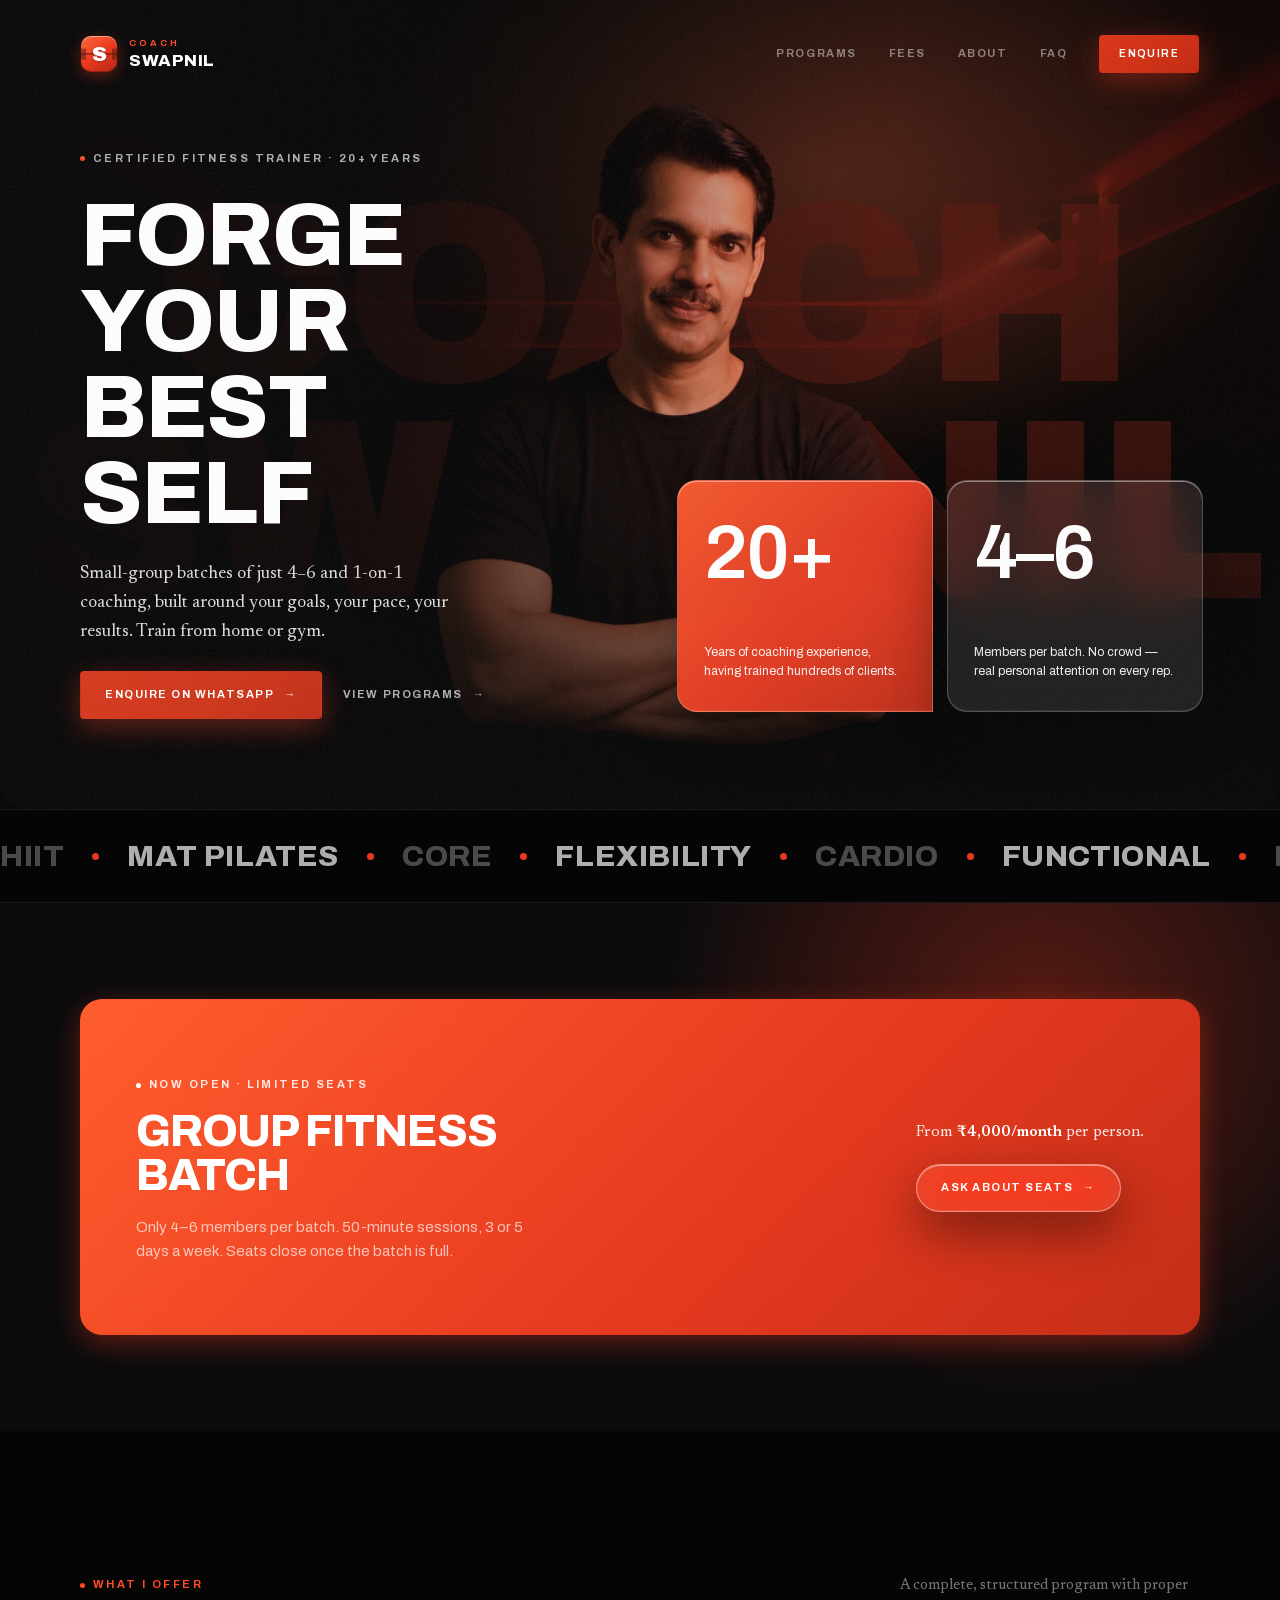
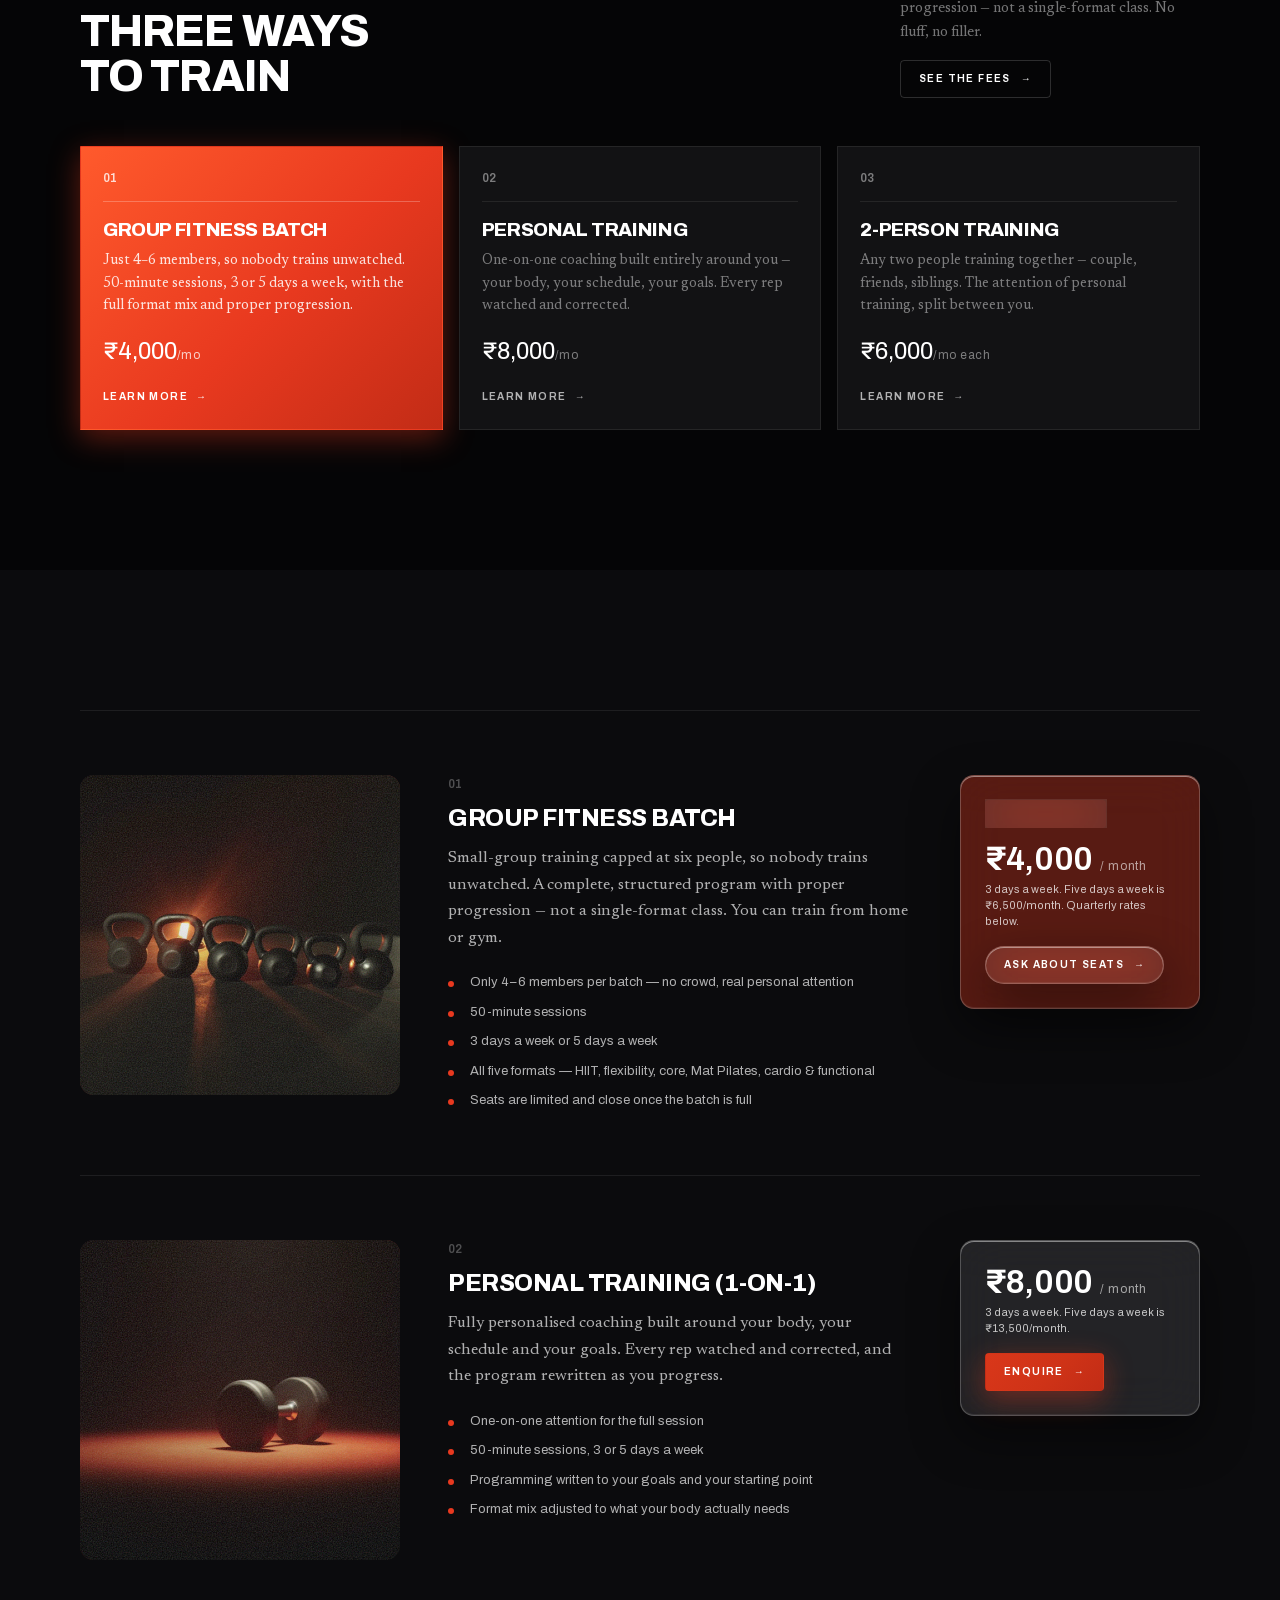
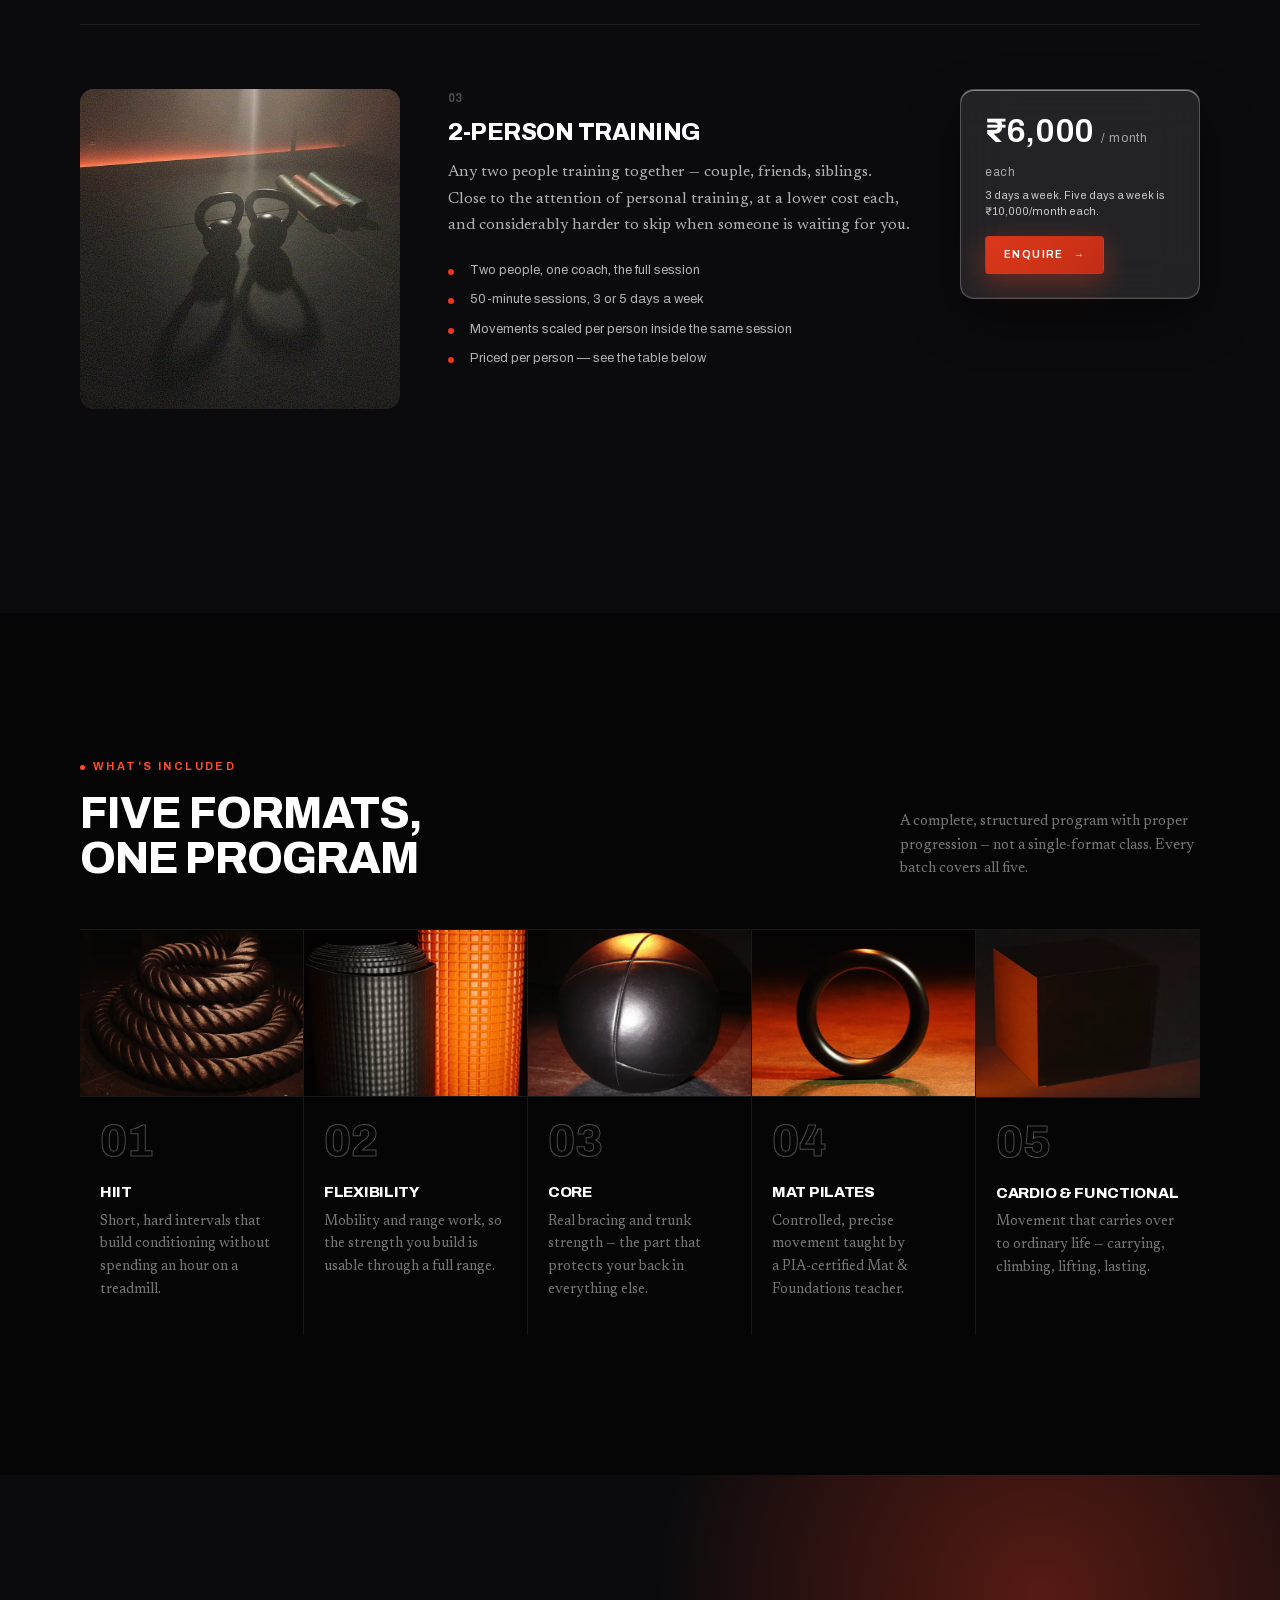
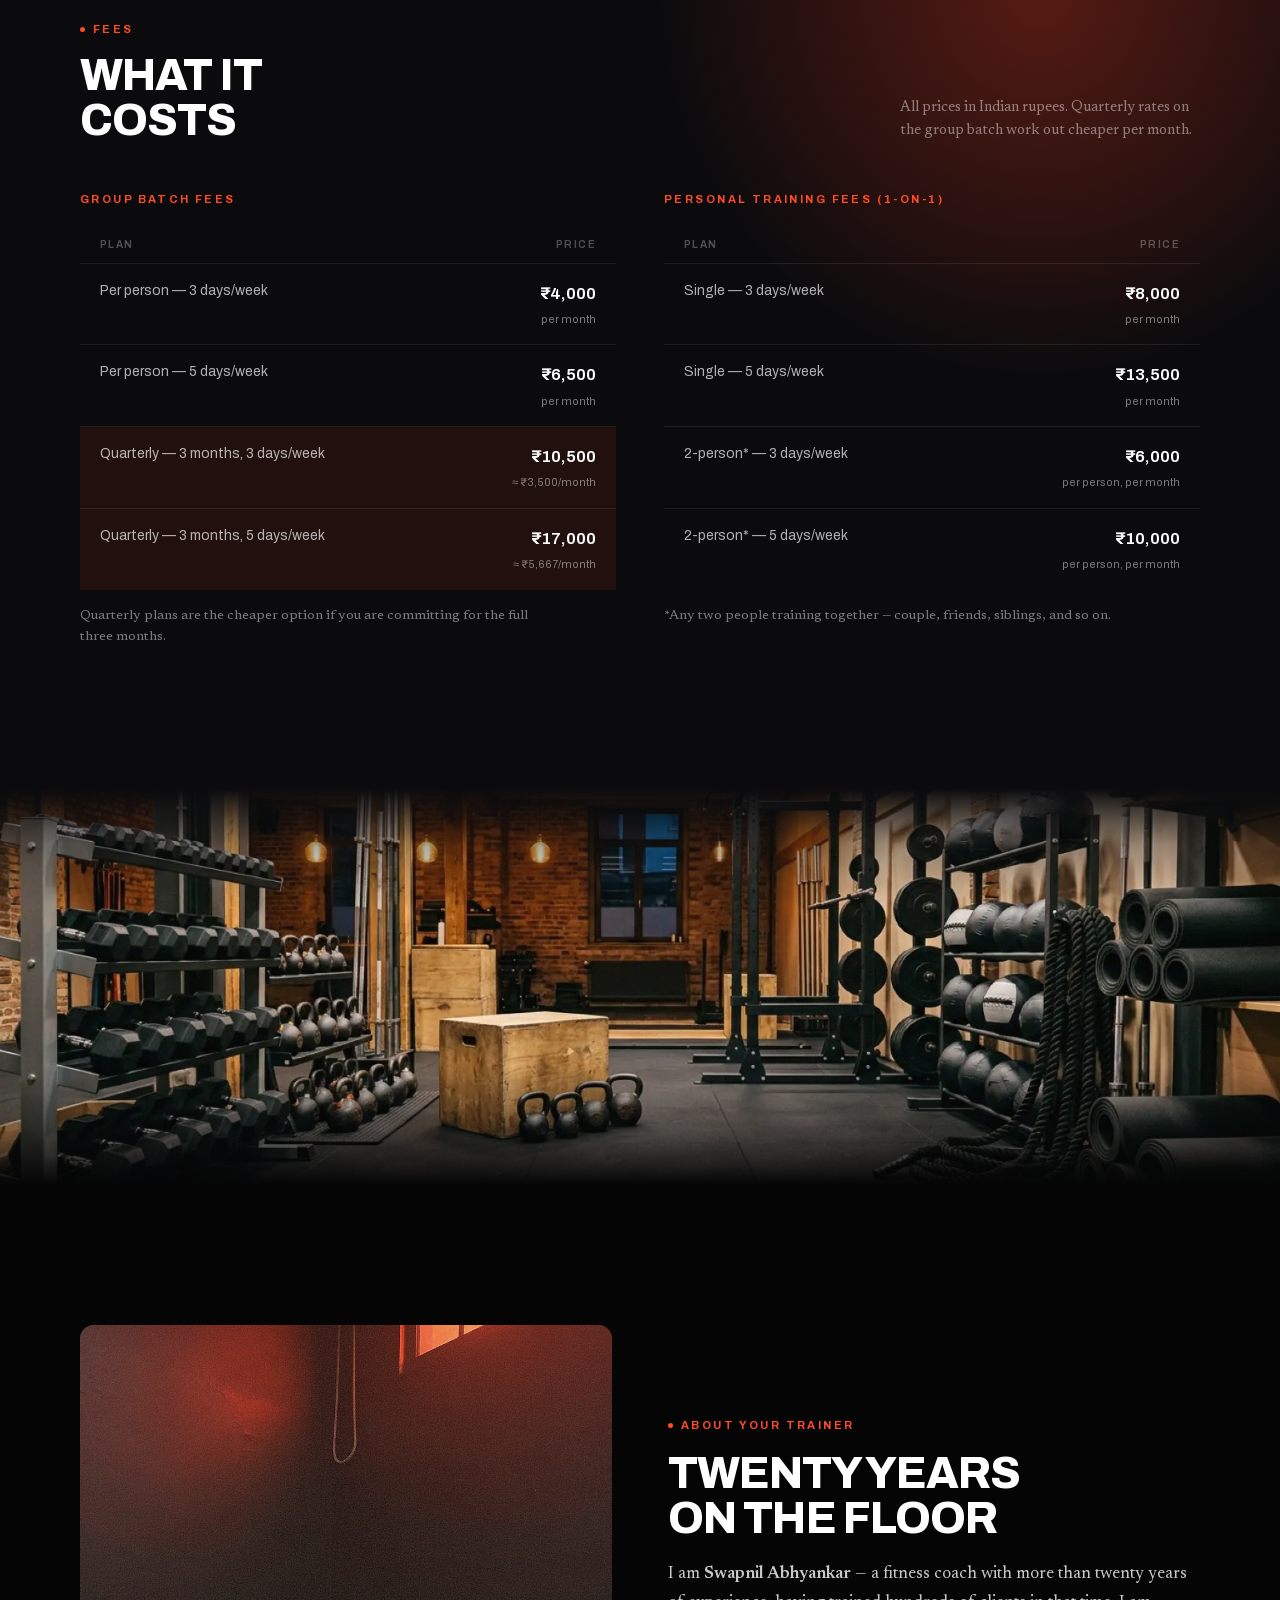
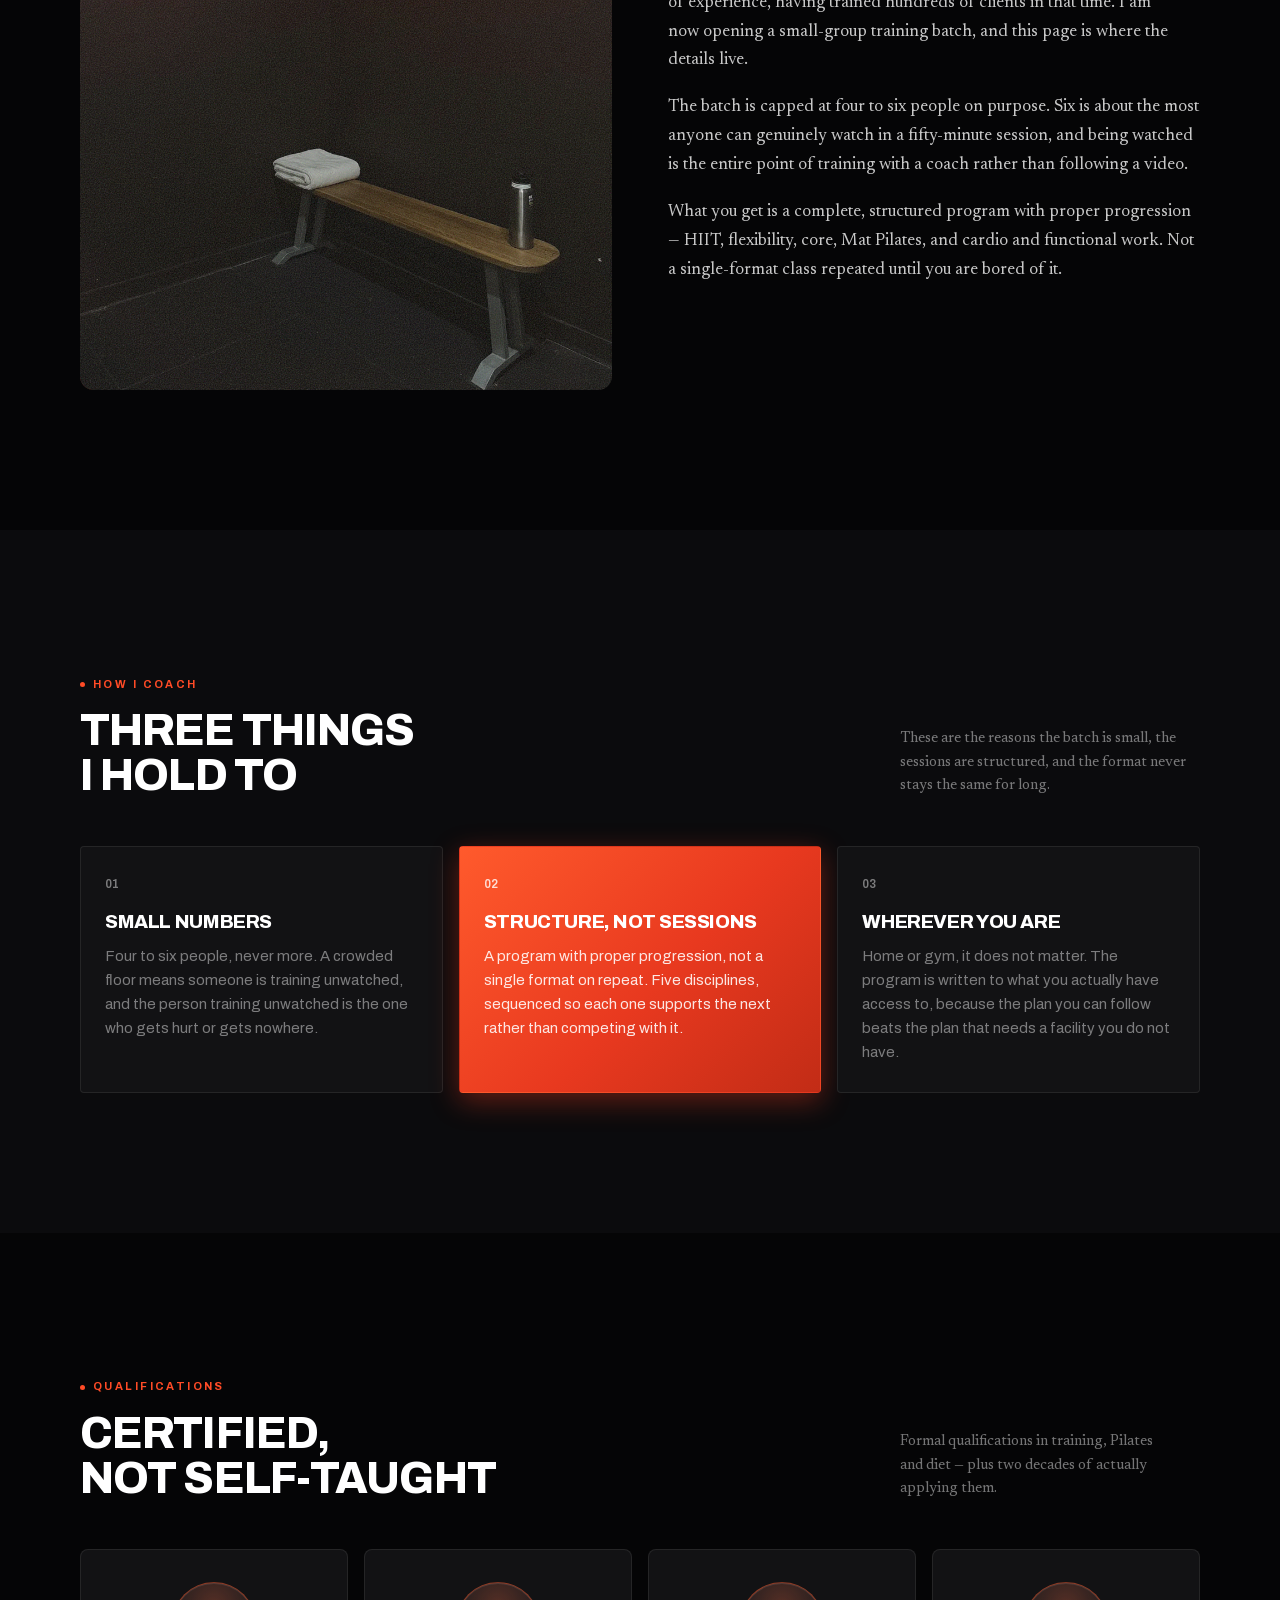
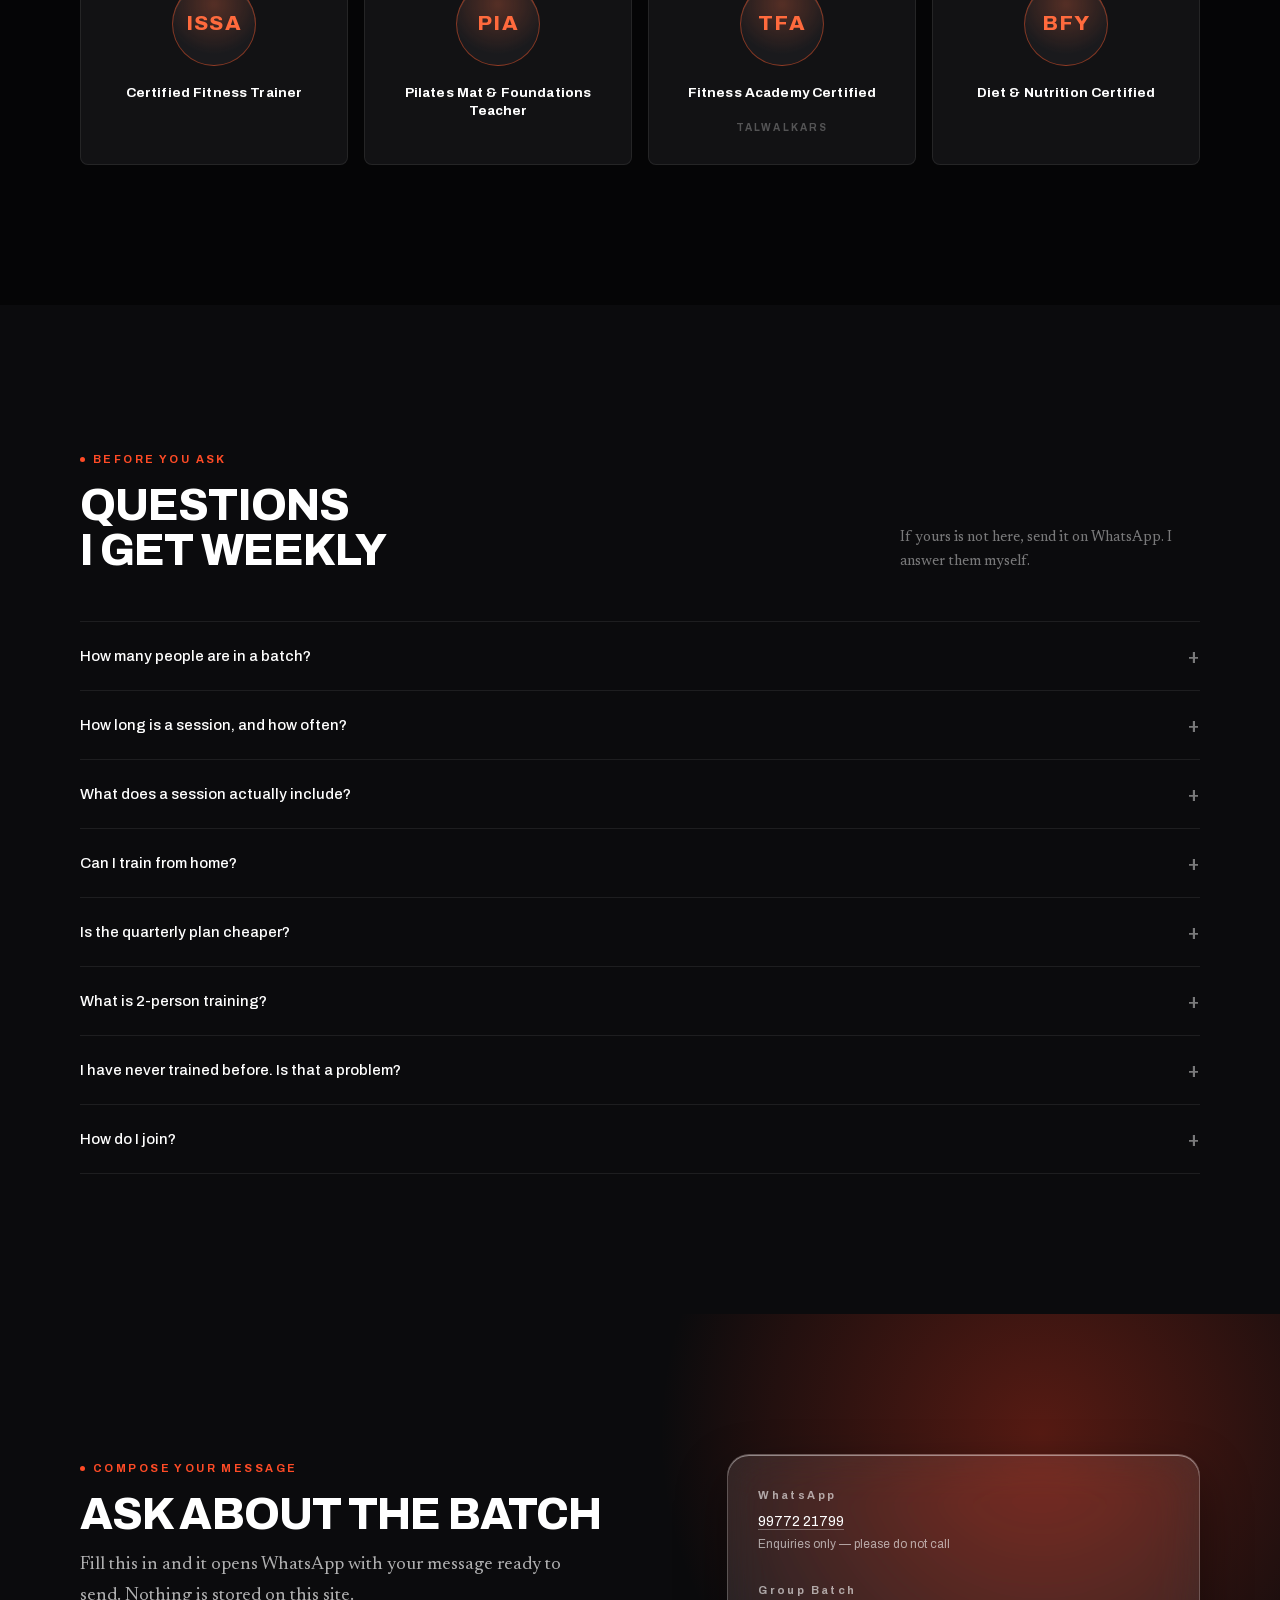
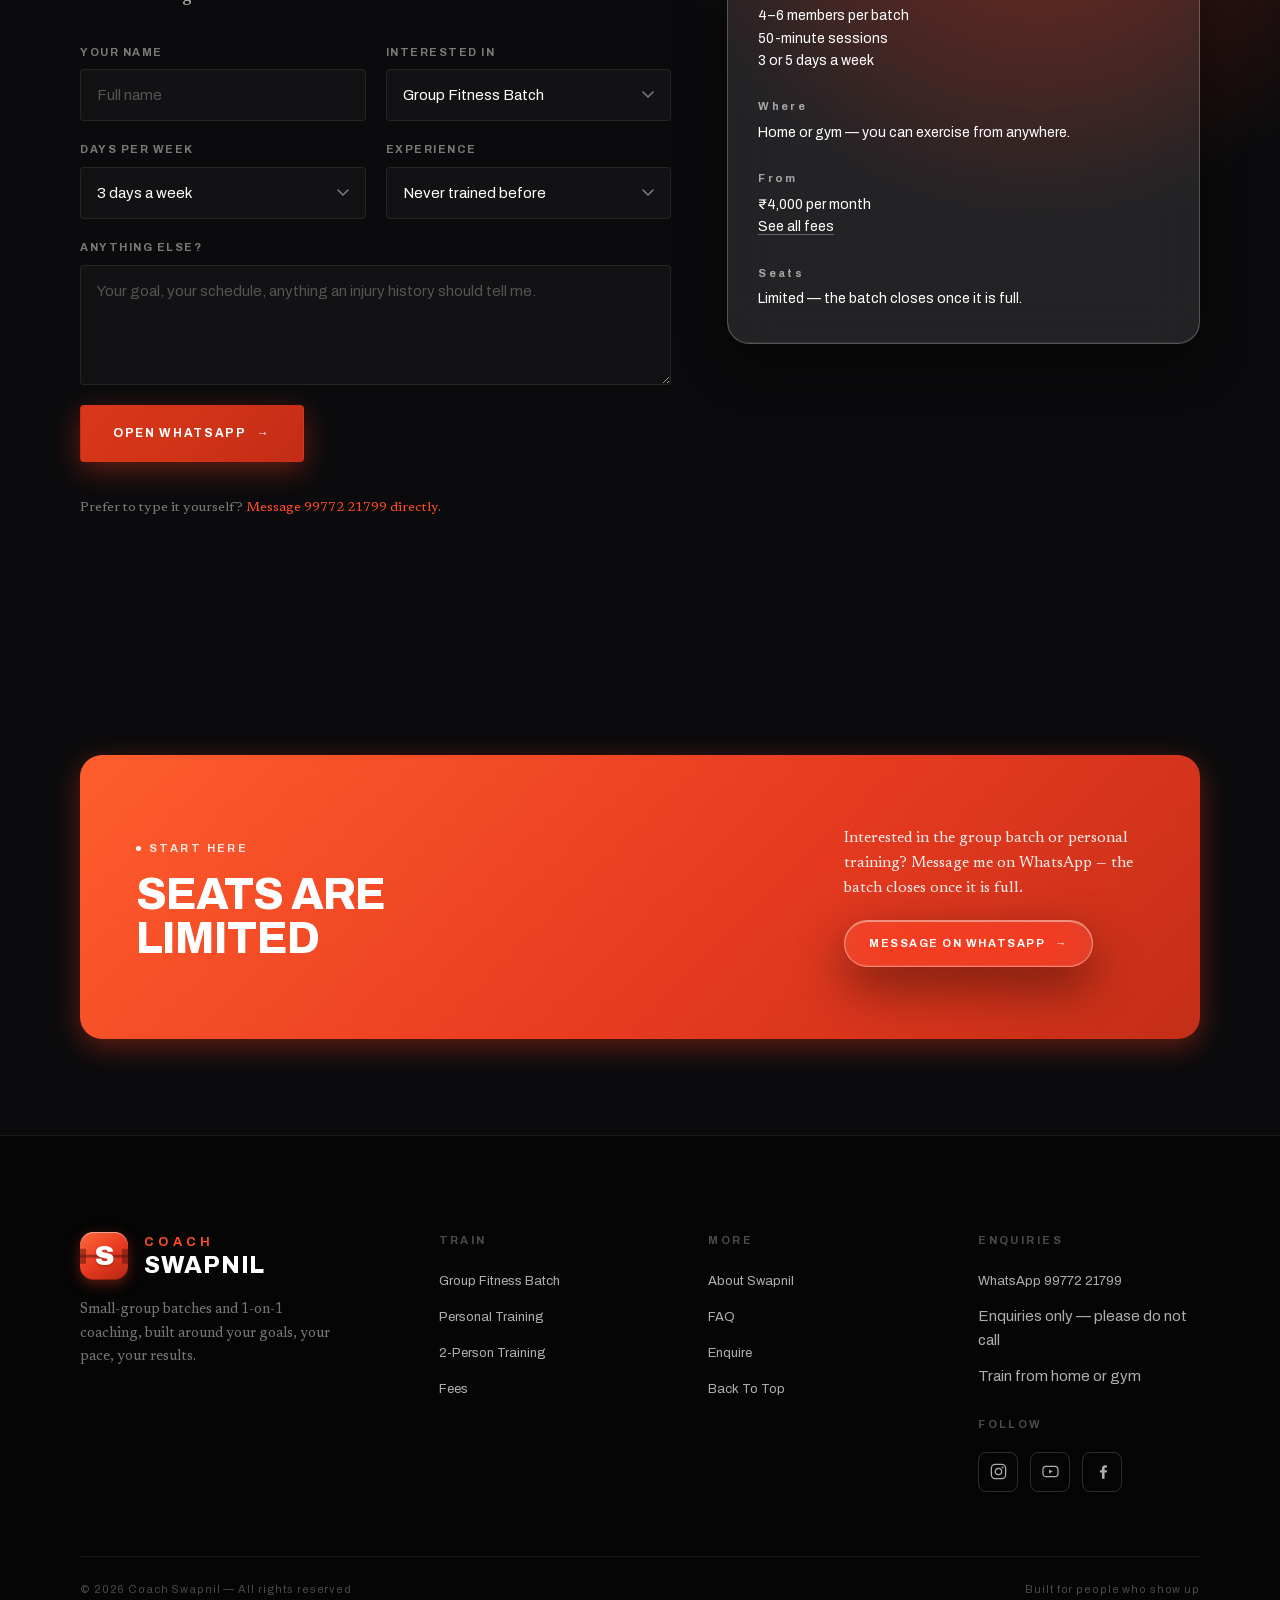
==== commit 70083067: "Remove the "By the numbers" stat band It restated what the page already said: the hero carries the s" ====
--- a/index.html
+++ b/index.html
@@ -36,9 +36,9 @@
      latin faces every view needs. latin-ext loads on demand via unicode-range. -->
 <link rel="preload" href="fonts/archivo-latin-normal.woff2" as="font" type="font/woff2" crossorigin>
 <link rel="preload" href="fonts/newsreader-latin-normal.woff2" as="font" type="font/woff2" crossorigin>
-<link rel="stylesheet" href="css/styles.css?v=22">
-<link rel="stylesheet" href="css/components.css?v=22">
-<link rel="stylesheet" href="css/layout.css?v=22">
+<link rel="stylesheet" href="css/styles.css?v=23">
+<link rel="stylesheet" href="css/components.css?v=23">
+<link rel="stylesheet" href="css/layout.css?v=23">
 <!-- Reveal tier, set before first paint so nothing flashes in then hides.
      .js-reveal   — scripting is on, so [data-reveal] may start hidden.
      .css-scroll  — scroll-driven animation is available; site.js then skips
@@ -484,32 +484,10 @@
     </div>
   </section>
 
-  <!-- ============================= NUMBERS ============================ -->
-  <section class="section section--glow" aria-label="By the numbers">
-    <div class="shell">
-      <div class="stat-band" data-reveal-stagger>
-        <div class="glass" data-reveal>
-          <div class="stat__value"><span data-count="20">20</span>+</div>
-          <div class="stat__label">Years of coaching experience.</div>
-        </div>
-        <div class="glass" data-reveal>
-          <div class="stat__value"><span data-count="50">50</span></div>
-          <div class="stat__label">Minutes per session, structured start to finish.</div>
-        </div>
-        <div class="glass glass--ember" data-reveal>
-          <div class="stat__value"><span data-count="6">6</span></div>
-          <div class="stat__label">Members maximum in any group batch.</div>
-        </div>
-        <div class="glass" data-reveal>
-          <div class="stat__value"><span data-count="5">5</span></div>
-          <div class="stat__label">Training formats inside every program.</div>
-        </div>
-      </div>
-    </div>
-  </section>
-
   <!-- =============================== FAQ ============================== -->
-  <section class="section section--band" id="faq" aria-labelledby="faqHead">
+  <!-- Plain, not section--band: the certifications block above it is a band,
+       and two of those in a row merge into one undivided slab. -->
+  <section class="section" id="faq" aria-labelledby="faqHead">
     <div class="shell">
       <div class="section-head" data-reveal>
         <div>
@@ -732,6 +710,6 @@
   </div>
 </footer>
 
-<script src="js/site.js?v=22"></script>
+<script src="js/site.js?v=23"></script>
 </body>
 </html>
--- a/css/styles.css
+++ b/css/styles.css
@@ -4,9 +4,9 @@
    NOTE: the ?v= query must be bumped here as well as on the <link> tags in the
    HTML. A version on styles.css alone does not invalidate these @imports, so
    token edits appear to have no effect until the browser is hard-reloaded. */
-@import './fonts.css?v=22';
-@import './tokens/typography.css?v=22';
-@import './tokens/colors.css?v=22';
-@import './tokens/spacing.css?v=22';
-@import './tokens/effects.css?v=22';
-@import './tokens/base.css?v=22';
+@import './fonts.css?v=23';
+@import './tokens/typography.css?v=23';
+@import './tokens/colors.css?v=23';
+@import './tokens/spacing.css?v=23';
+@import './tokens/effects.css?v=23';
+@import './tokens/base.css?v=23';
--- a/css/layout.css
+++ b/css/layout.css
@@ -472,13 +472,6 @@
   .step{border-right:0}
 }
 
-/* --- Stat band ----------------------------------------------------------- */
-.stat-band{display:grid;grid-template-columns:repeat(4,1fr);gap:16px}
-.stat-band .glass{padding:26px 24px}
-.stat-band .stat__label{max-width:none}
-@media (max-width:860px){.stat-band{grid-template-columns:repeat(2,1fr)}}
-@media (max-width:460px){.stat-band{grid-template-columns:1fr}}
-
 /* --- Testimonials -------------------------------------------------------- */
 .quote{display:flex;flex-direction:column;gap:20px;padding:28px 26px}
 .quote blockquote{
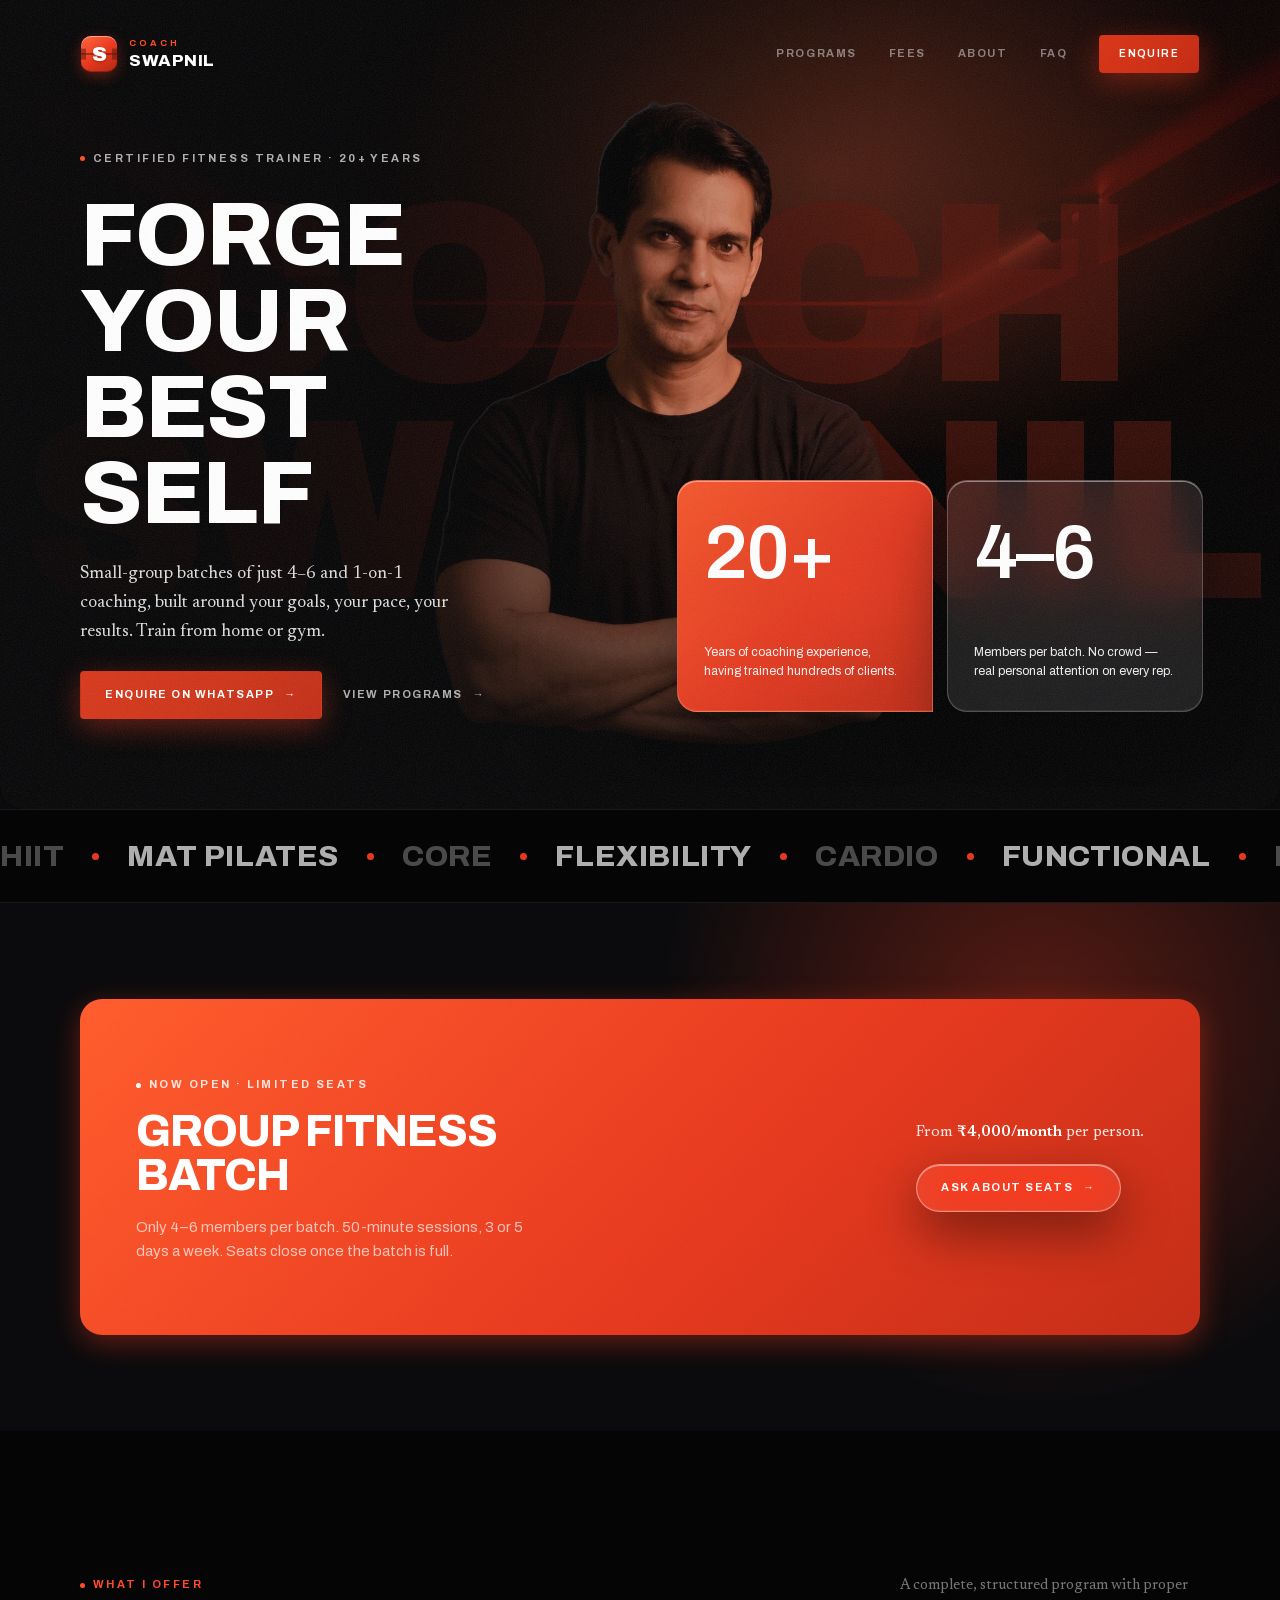
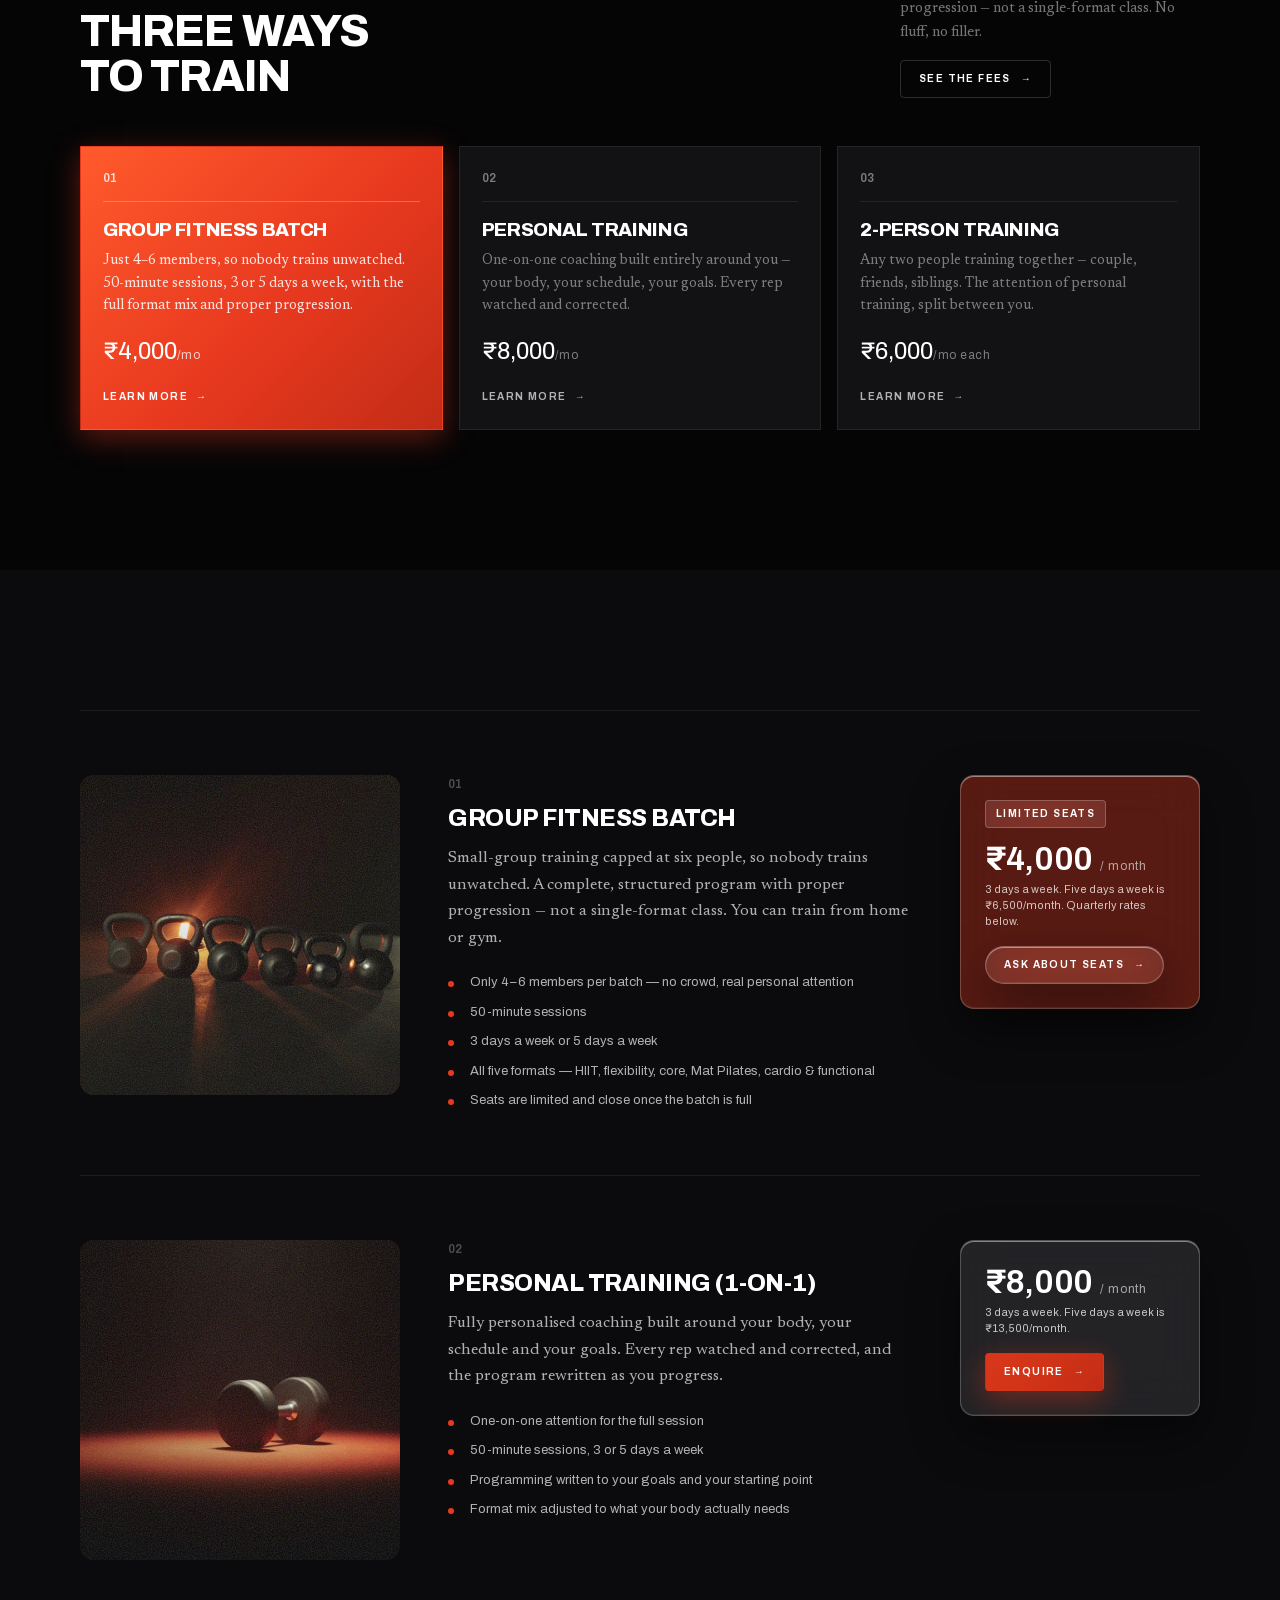
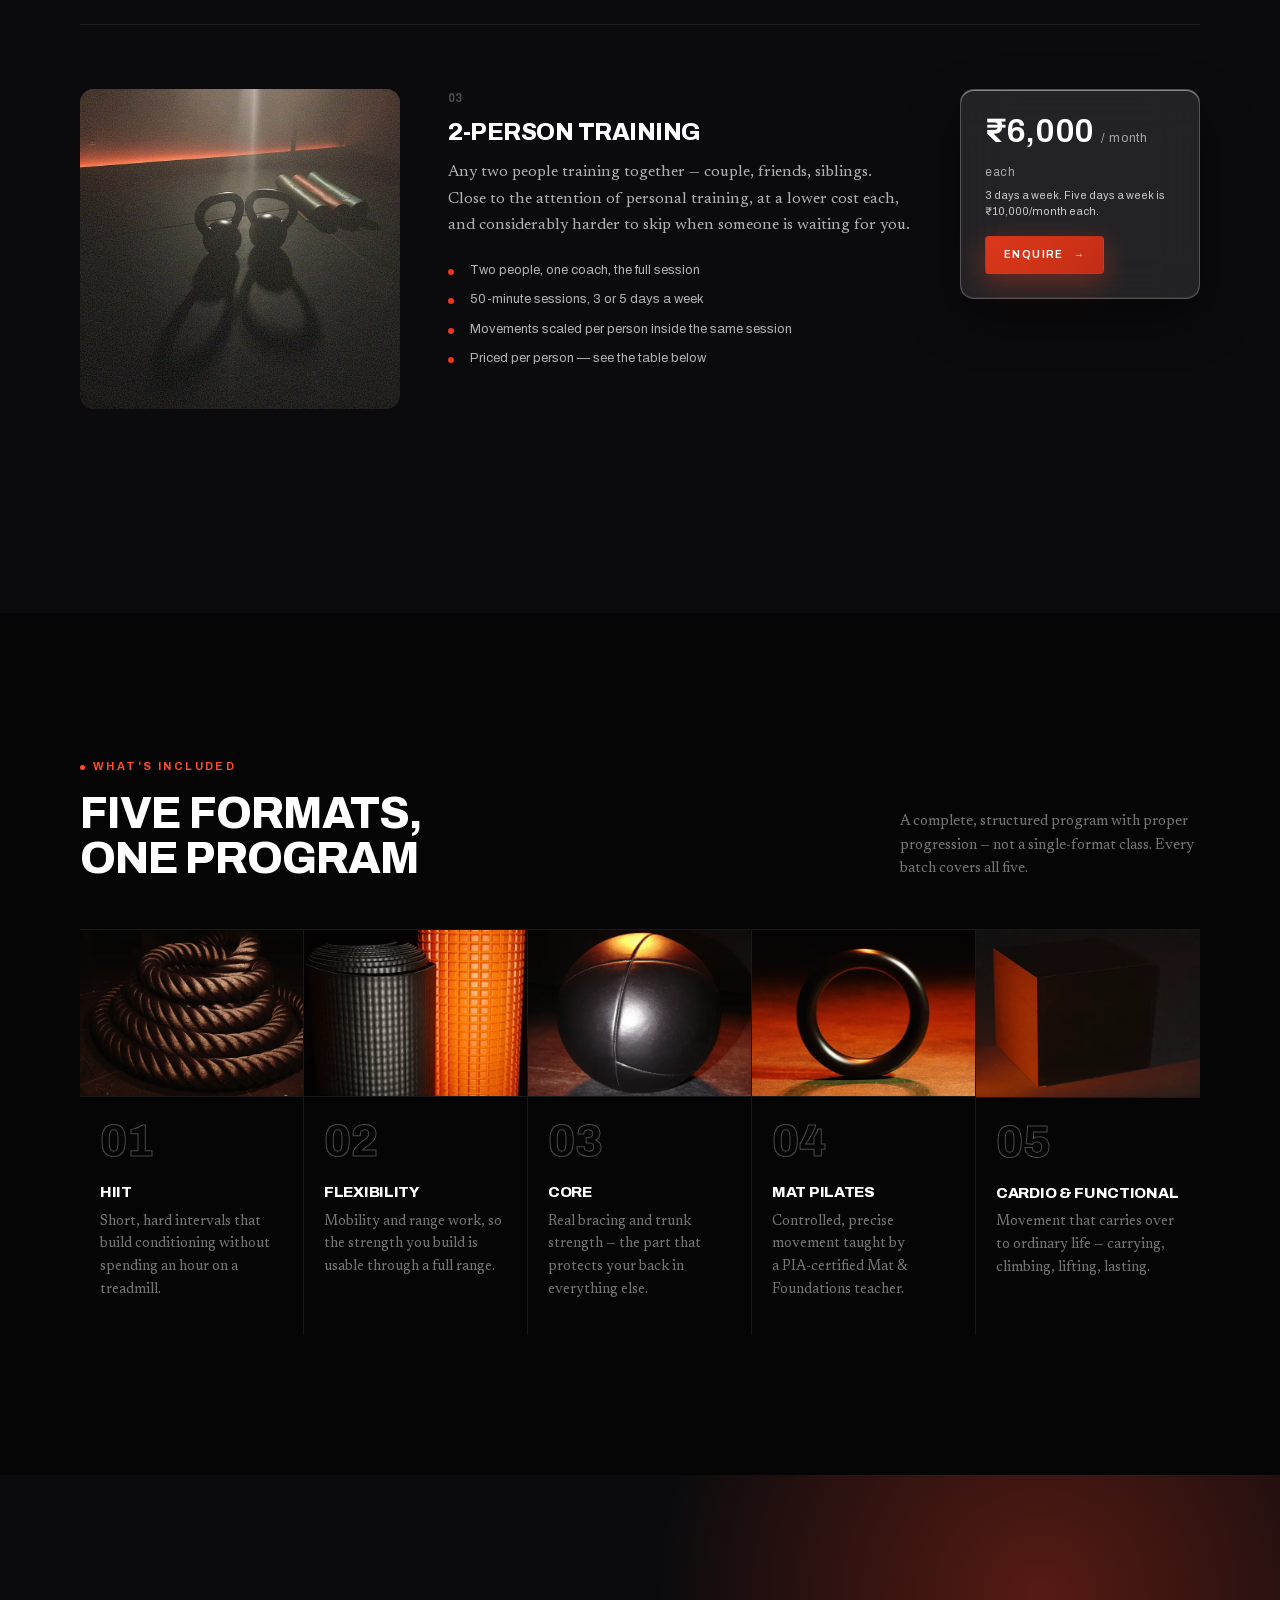
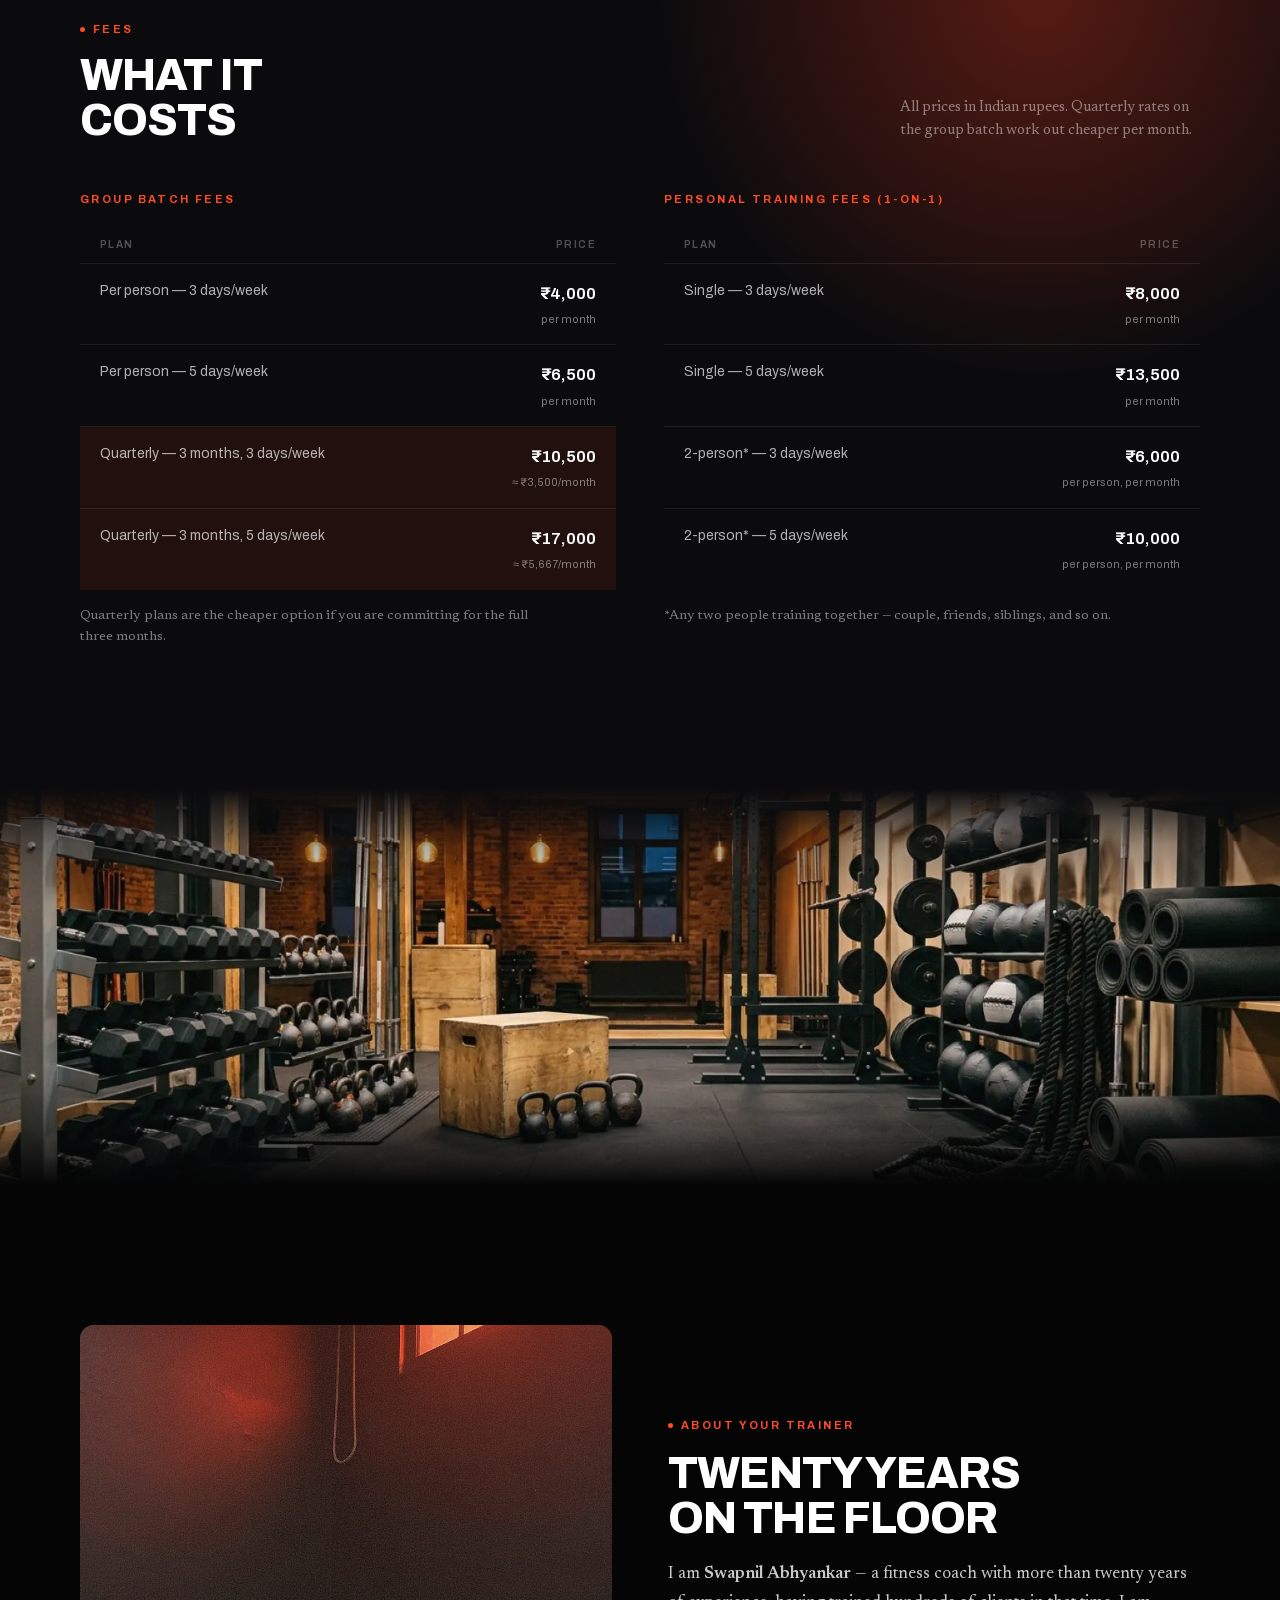
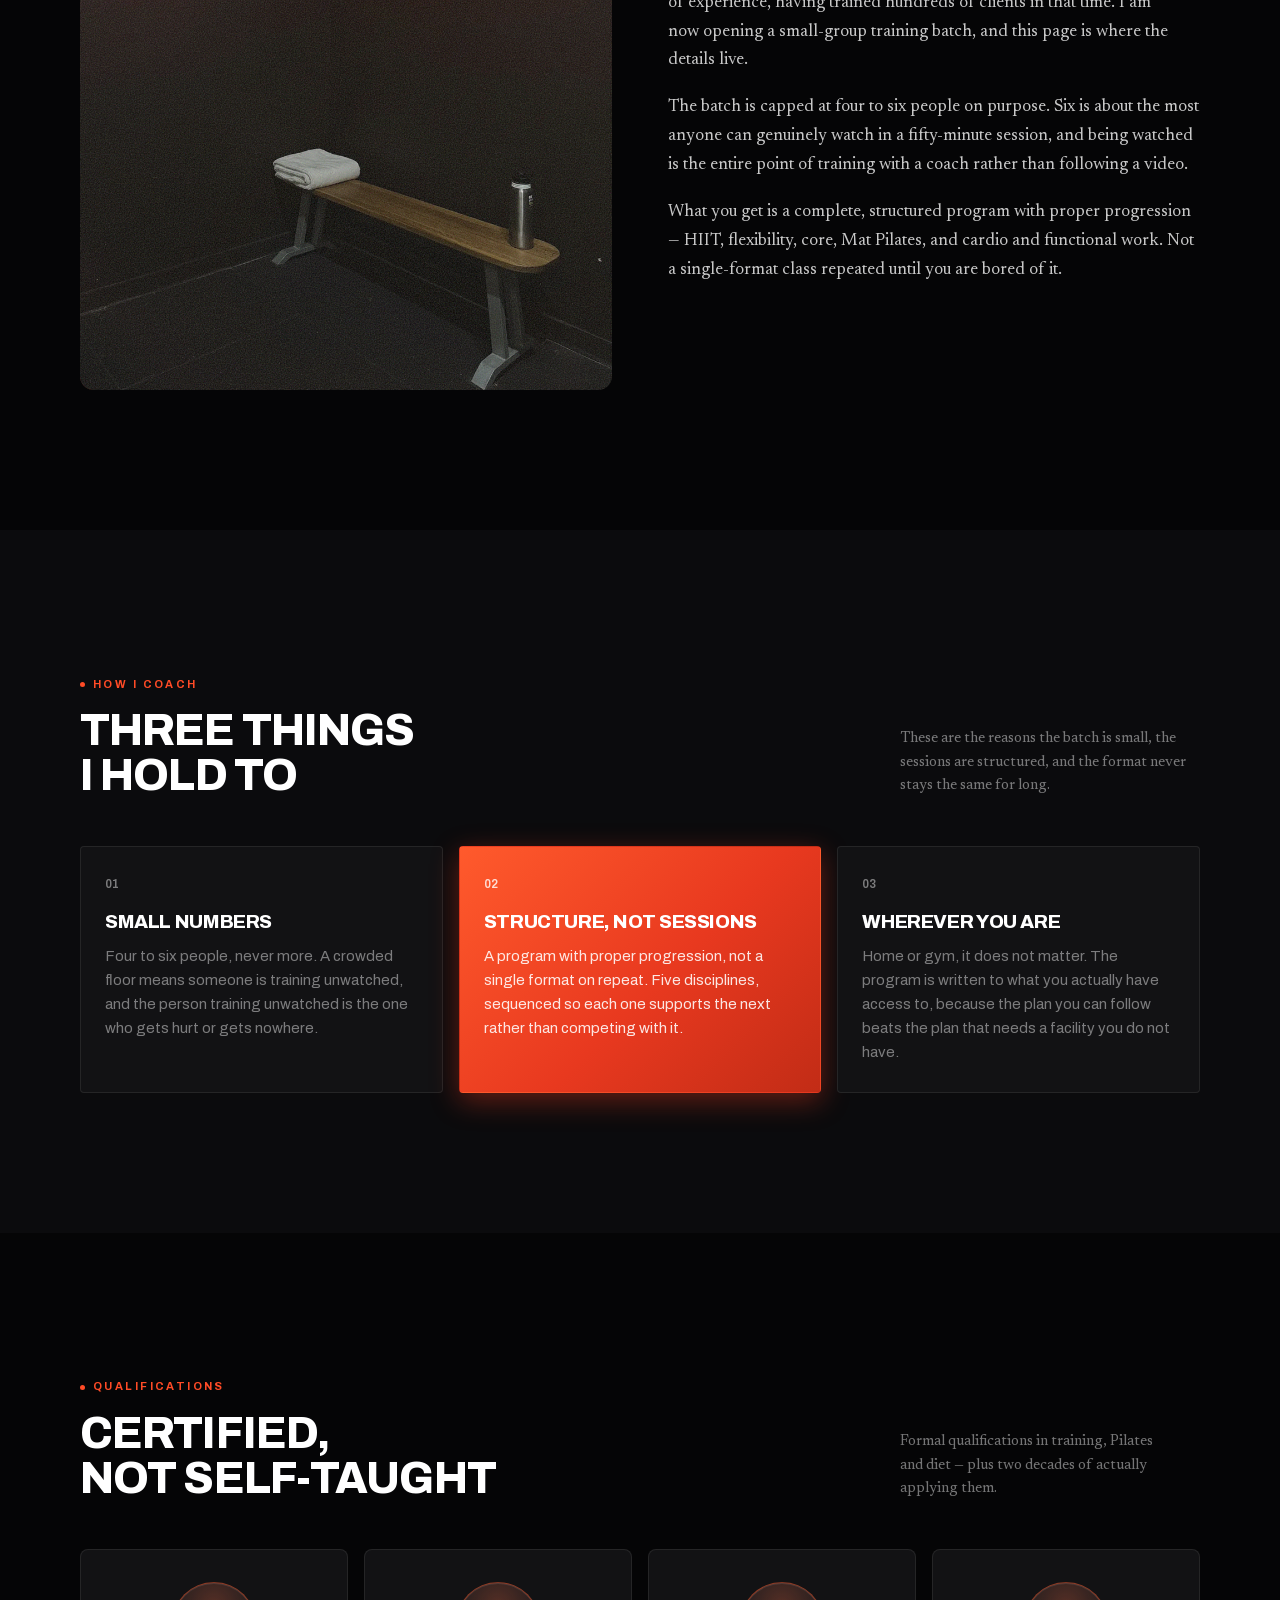
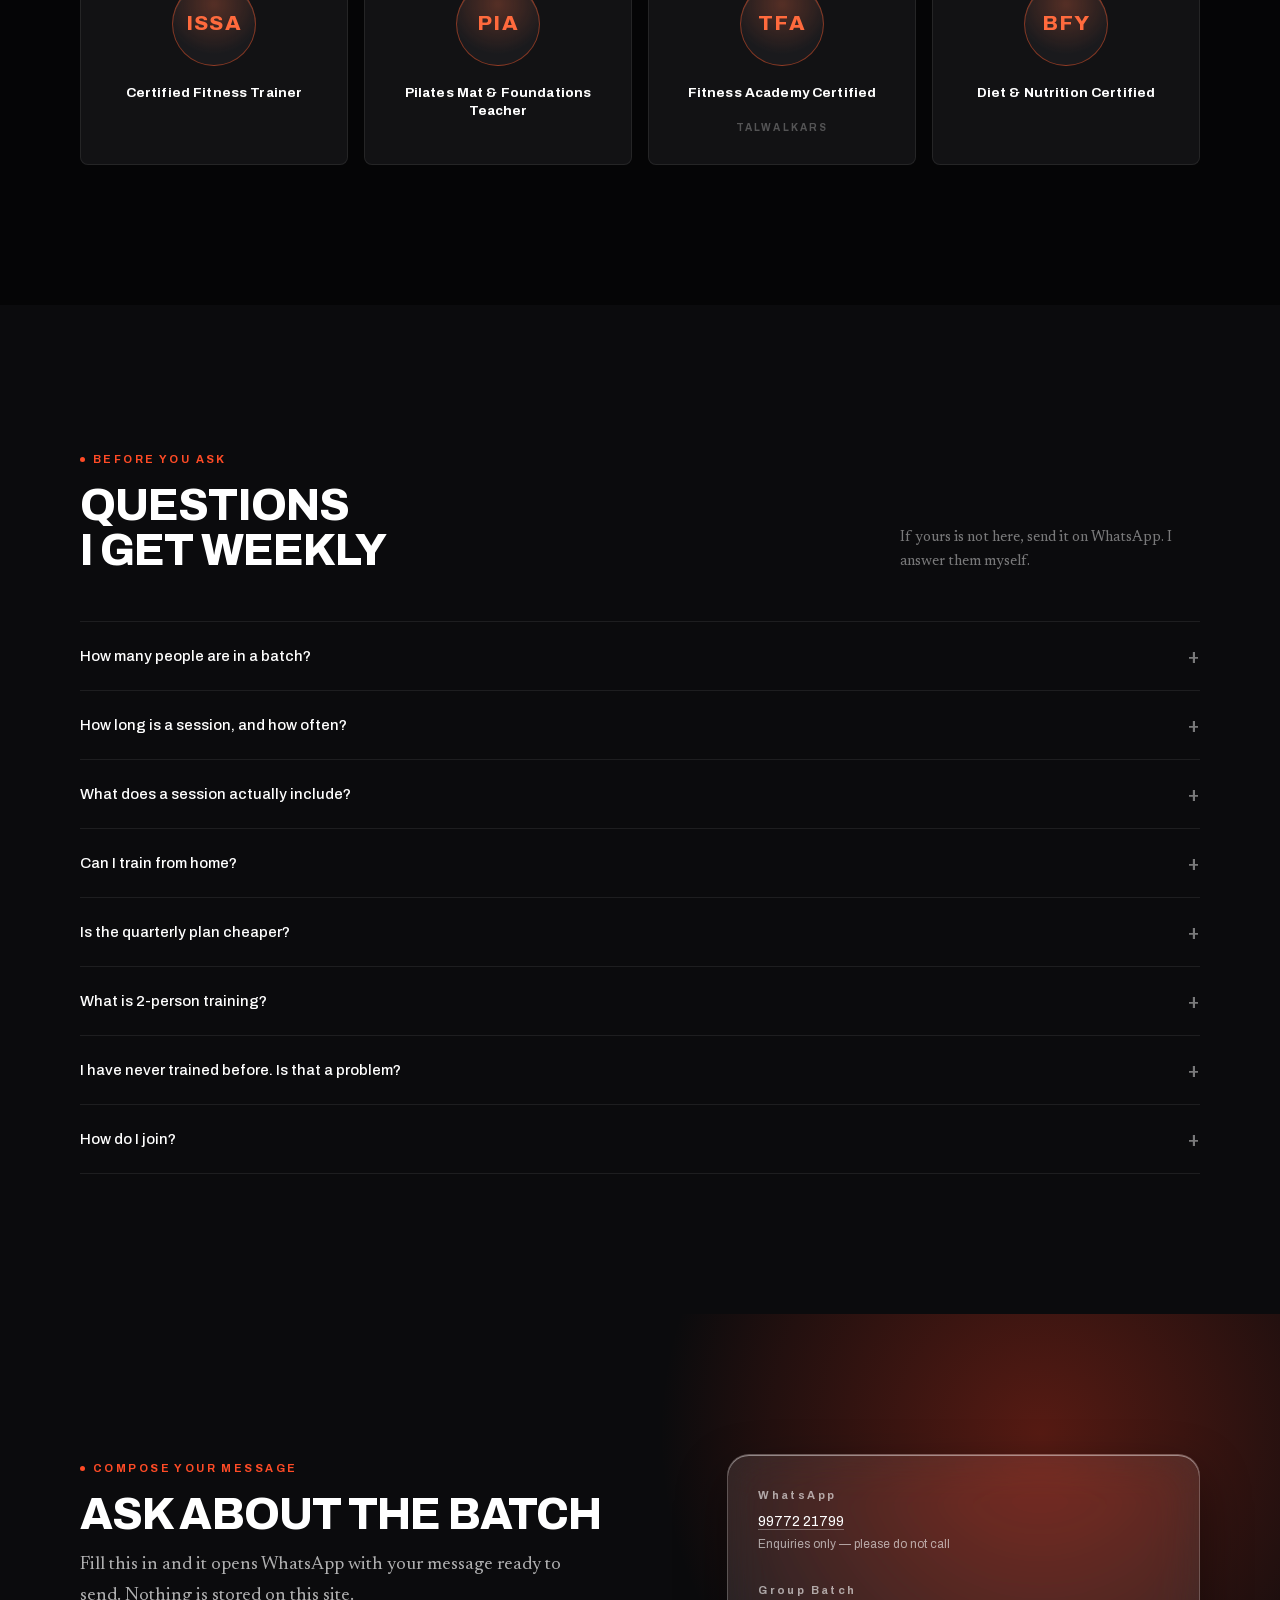
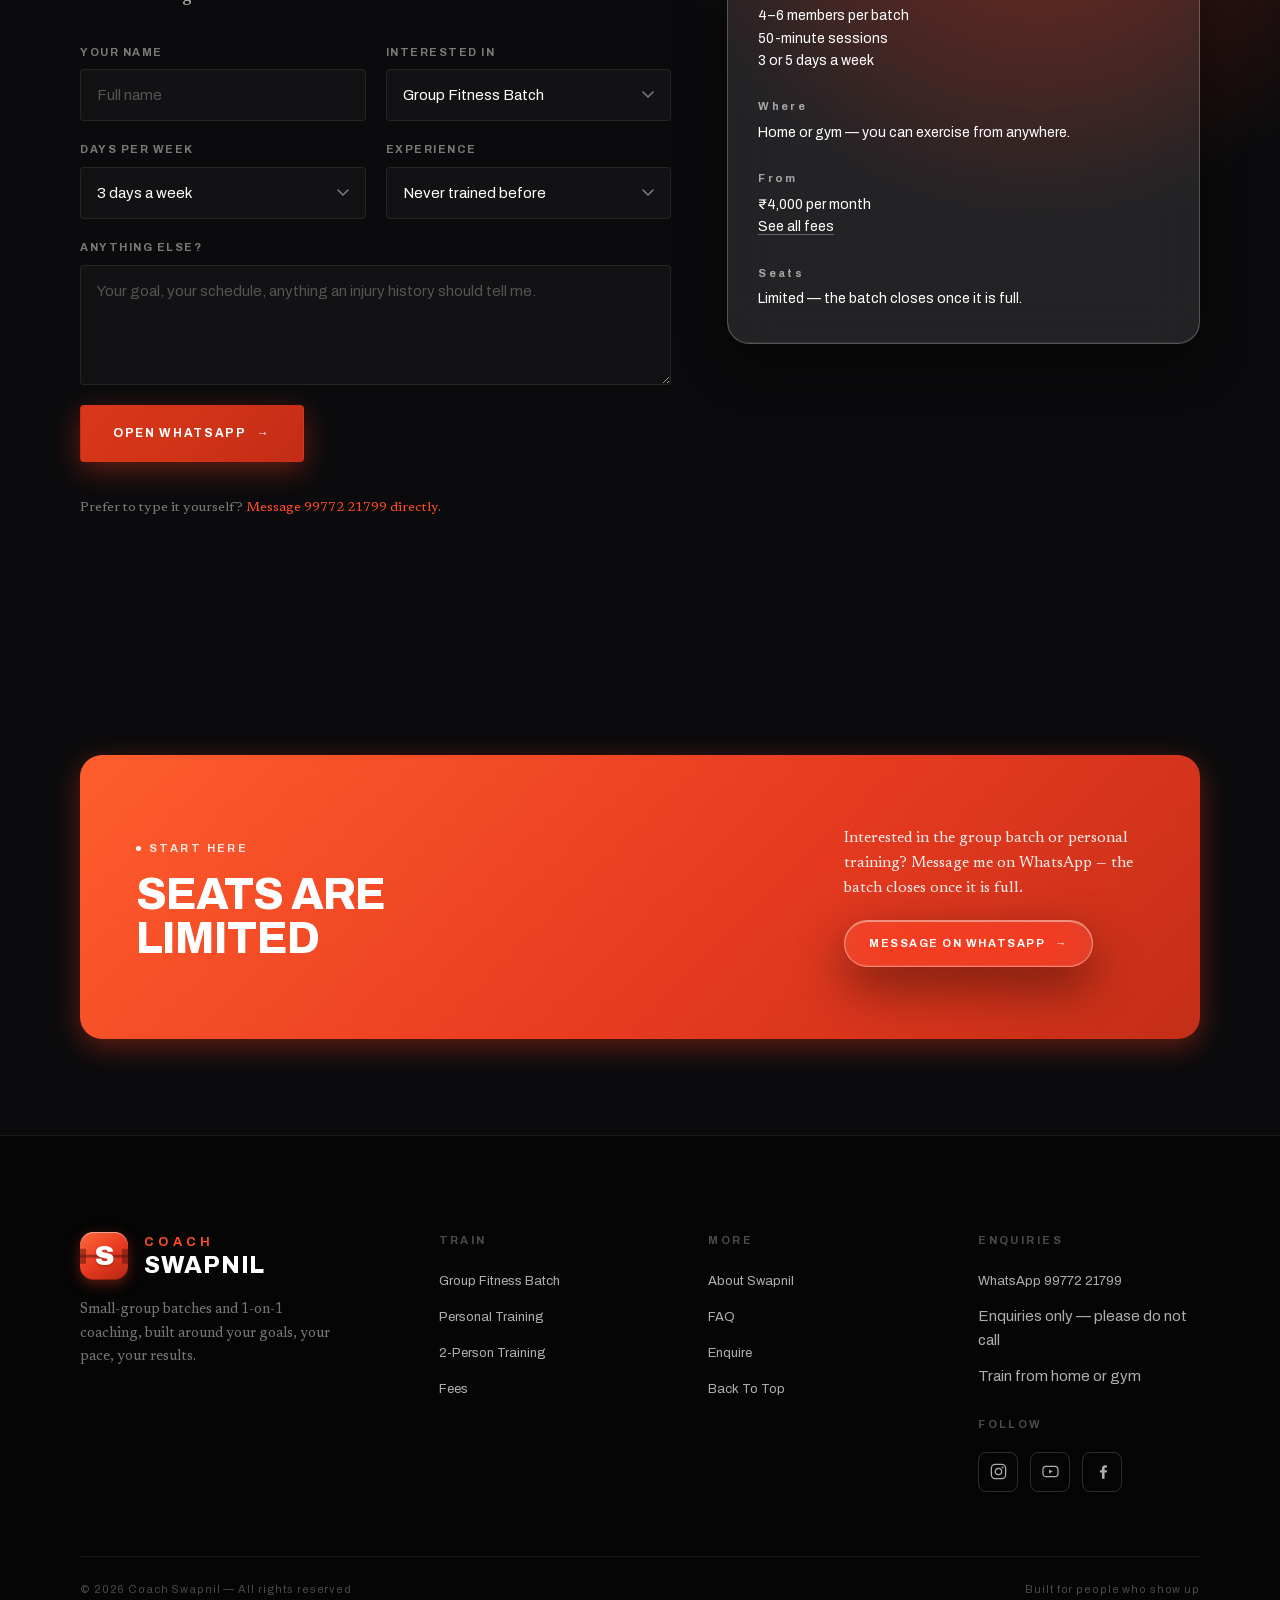
==== commit 9c472f65: "Hero: remove the moustache Identity-preserving edit of the existing hero rather than a fresh generat" ====
--- a/index.html
+++ b/index.html
@@ -75,10 +75,10 @@
     <div class="hero__watermark" aria-hidden="true">Coach<br>Swapnil</div>
 
     <picture class="hero__photo">
-      <source srcset="assets/swapnil-hero.webp" type="image/webp">
-      <img src="assets/swapnil-hero.png"
+      <source srcset="assets/swapnil-hero.webp?v=24" type="image/webp">
+      <img src="assets/swapnil-hero.png?v=24"
            alt="Coach Swapnil, certified fitness trainer, arms folded"
-           width="1001" height="1500" fetchpriority="high" decoding="async">
+           width="793" height="1200" fetchpriority="high" decoding="async">
     </picture>
     <div class="hero__scrim" aria-hidden="true"></div>
 
@@ -386,7 +386,7 @@
   <!-- ============================== BAND ============================== -->
   <!-- Decorative breather between the fee tables and the bio. -->
   <div class="band" aria-hidden="true">
-    <img src="assets/band-studio.webp" alt="" loading="lazy" width="1600" height="893">
+    <img src="assets/band-studio.webp?v=24" alt="" loading="lazy" width="1600" height="893">
   </div>
 
   <!-- ============================== ABOUT ============================= -->
